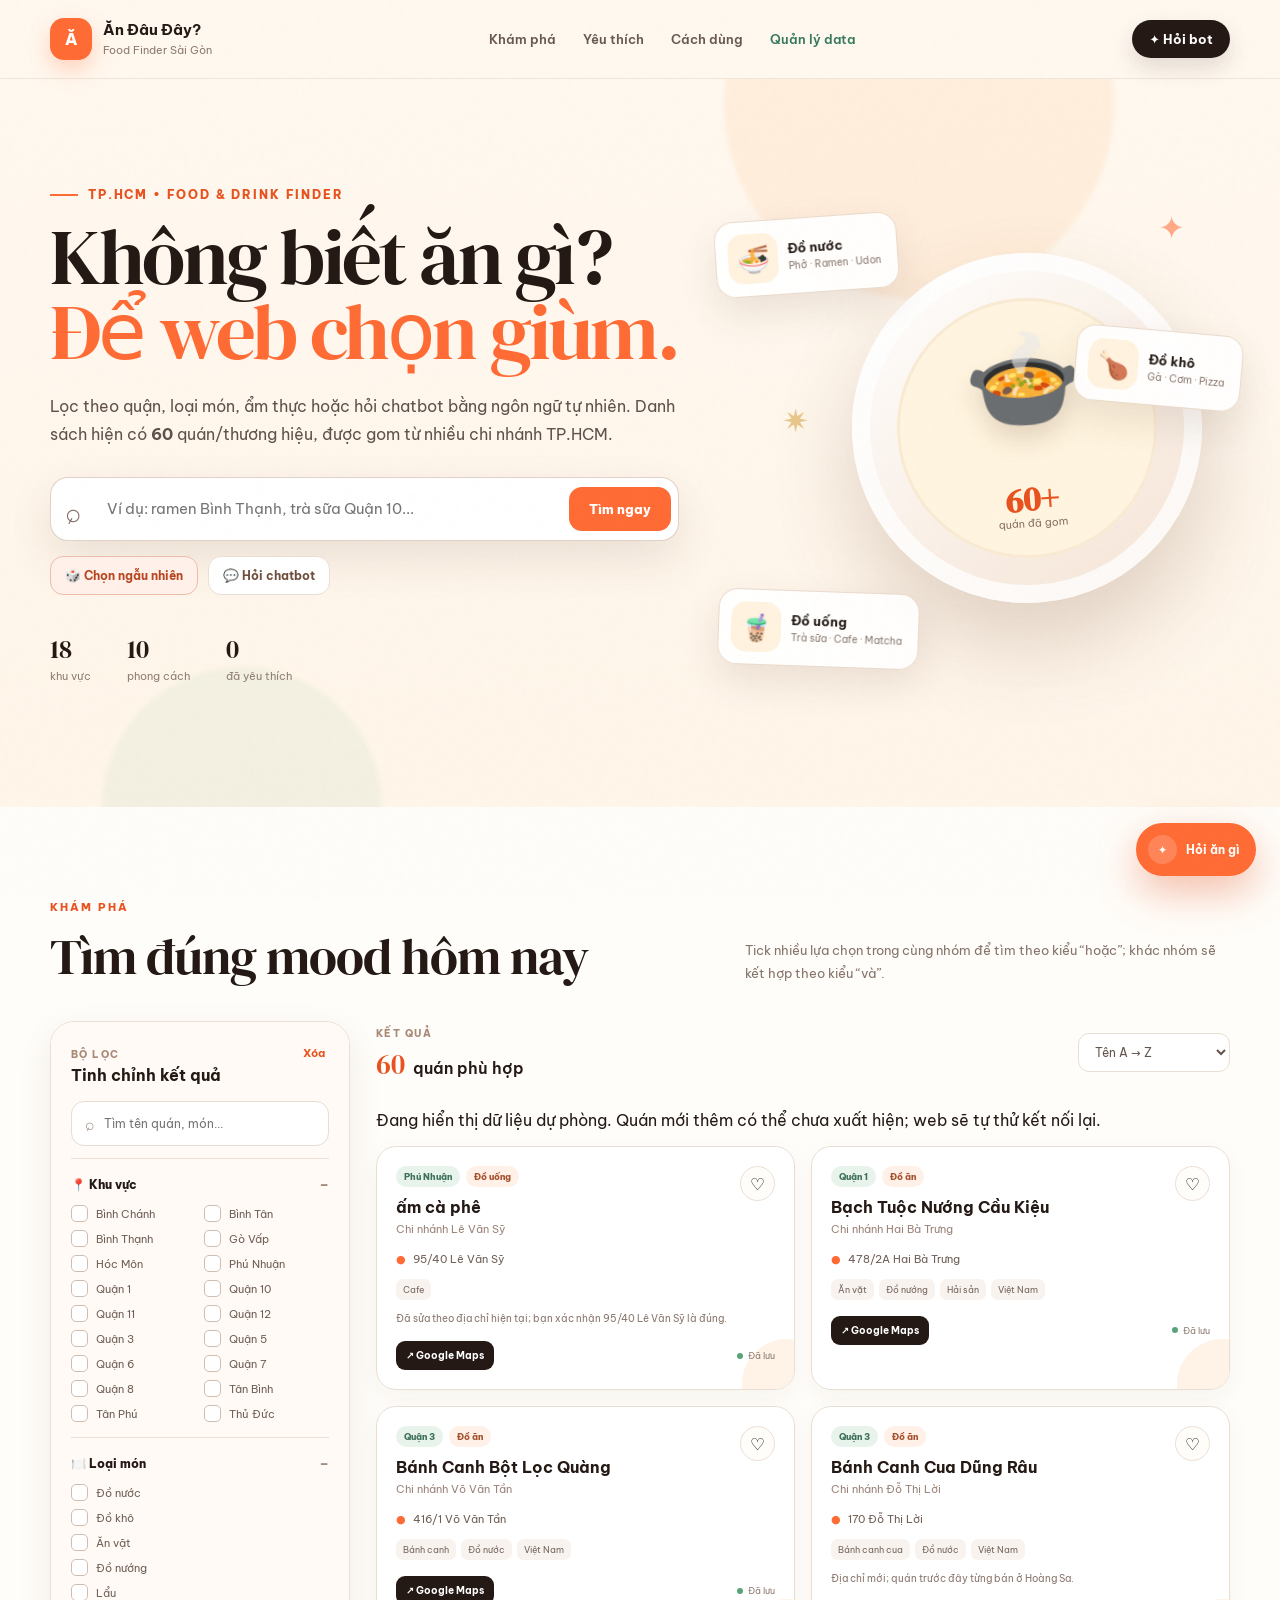
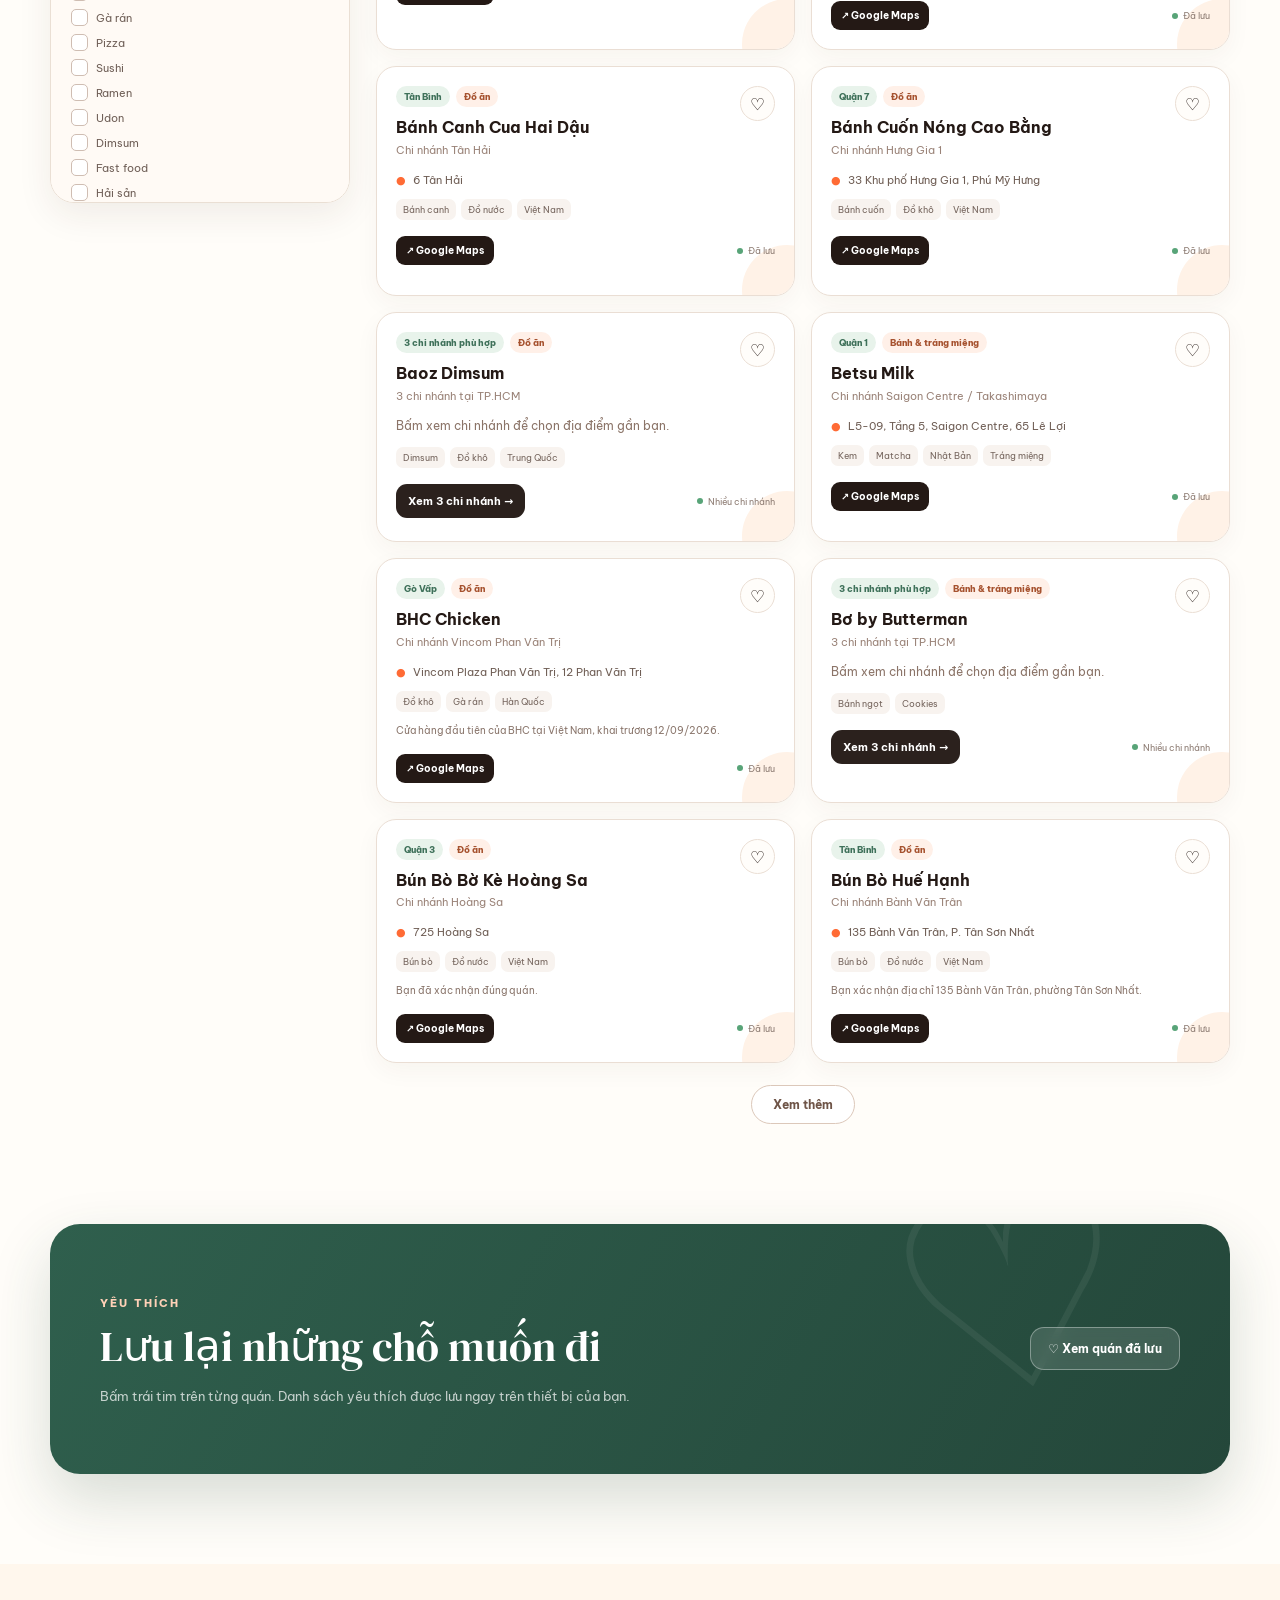
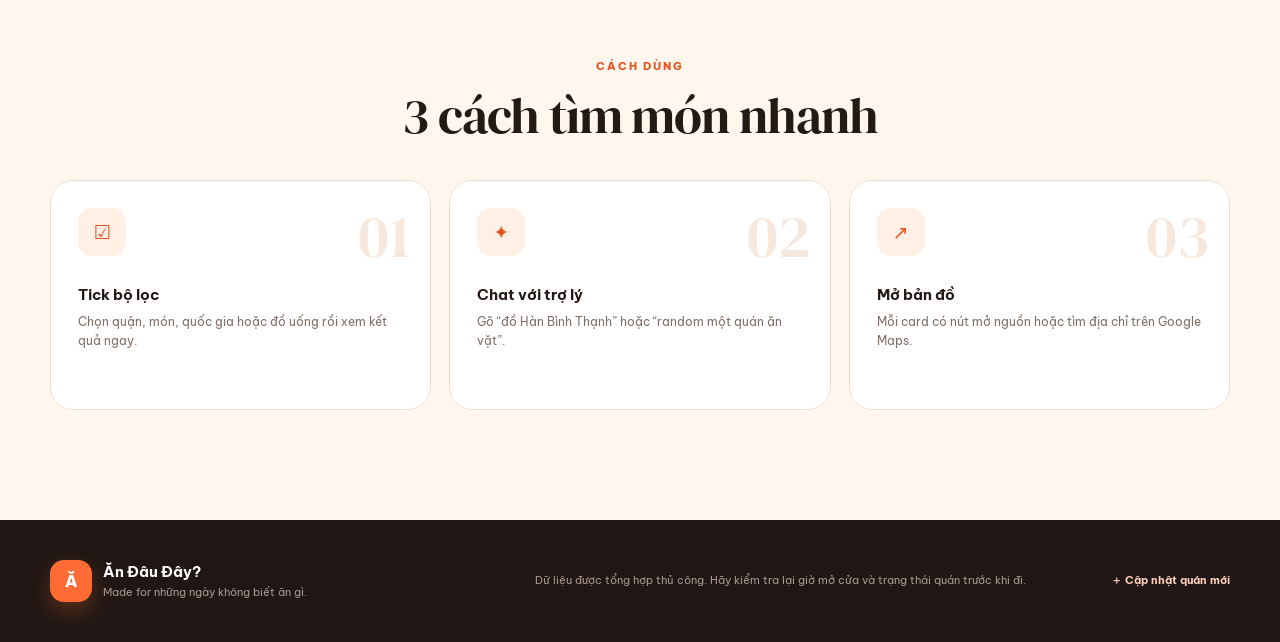
==== index.html @ cd3bc708 "fix" ====
<!DOCTYPE html>
<html lang="vi">
<head>
  <meta charset="UTF-8" />
  <meta name="viewport" content="width=device-width, initial-scale=1.0" />
  <meta name="description" content="Tìm quán ăn, quán nước và nhà hàng ở TP.HCM theo quận, món ăn và phong cách ẩm thực." />
  <meta name="theme-color" content="#ff6b35" />
  <title>Ăn Đâu Đây? — Food Finder Sài Gòn</title>
  <link rel="preconnect" href="https://fonts.googleapis.com" />
  <link rel="preconnect" href="https://fonts.gstatic.com" crossorigin />
  <link href="https://fonts.googleapis.com/css2?family=Be+Vietnam+Pro:wght@400;500;600;700;800&family=DM+Serif+Display&display=swap" rel="stylesheet" />
  <link rel="icon" href="./assets/favicon.svg" type="image/svg+xml" />
  <link rel="stylesheet" href="./style.css" />
</head>
<body>
  <div class="noise"></div>
  <header class="site-header">
    <div class="container nav-wrap">
      <a class="brand" href="#top" aria-label="Ăn Đâu Đây?">
        <span class="brand-mark">Ă</span>
        <span>
          <strong>Ăn Đâu Đây?</strong>
          <small>Food Finder Sài Gòn</small>
        </span>
      </a>
      <nav class="nav-links" aria-label="Điều hướng chính">
        <a href="#discover">Khám phá</a>
        <a href="#favorites">Yêu thích</a>
        <a href="#how-it-works">Cách dùng</a>
        <a class="admin-link" href="./admin.html">Quản lý data</a>
      </nav>
      <button class="nav-chat-btn" id="navChatBtn" type="button">✦ Hỏi bot</button>
    </div>
  </header>

  <main id="top">
    <section class="hero">
      <div class="hero-orb hero-orb-one"></div>
      <div class="hero-orb hero-orb-two"></div>
      <div class="container hero-grid">
        <div class="hero-copy">
          <div class="eyebrow"><span></span> TP.HCM • FOOD & DRINK FINDER</div>
          <h1>Không biết ăn gì?<br><em>Để web chọn giùm.</em></h1>
          <p class="hero-lead">Lọc theo quận, loại món, ẩm thực hoặc hỏi chatbot bằng ngôn ngữ tự nhiên. Danh sách hiện có <strong id="heroCount">0</strong> quán/thương hiệu, được gom từ nhiều chi nhánh TP.HCM.</p>

          <div class="hero-search">
            <div class="hero-search-icon">⌕</div>
            <input id="heroSearchInput" type="search" autocomplete="off" placeholder="Ví dụ: ramen Bình Thạnh, trà sữa Quận 10..." />
            <button id="heroSearchBtn" type="button">Tìm ngay</button>
          </div>

          <div class="hero-actions">
            <button class="primary-action" id="randomBtn" type="button">🎲 Chọn ngẫu nhiên</button>
            <button class="secondary-action" id="heroChatBtn" type="button">💬 Hỏi chatbot</button>
          </div>

          <div class="mini-stats" aria-label="Thống kê nhanh">
            <div><strong id="districtStat">0</strong><span>khu vực</span></div>
            <div><strong id="cuisineStat">0</strong><span>phong cách</span></div>
            <div><strong id="favoriteStat">0</strong><span>đã yêu thích</span></div>
          </div>
        </div>

        <div class="hero-visual" aria-hidden="true">
          <div class="food-card fc-one"><span>🍜</span><b>Đồ nước</b><small>Phở · Ramen · Udon</small></div>
          <div class="food-card fc-two"><span>🍗</span><b>Đồ khô</b><small>Gà · Cơm · Pizza</small></div>
          <div class="food-card fc-three"><span>🧋</span><b>Đồ uống</b><small>Trà sữa · Cafe · Matcha</small></div>
          <div class="hero-plate">
            <div class="plate-inner">
              <span class="plate-noodle">🍲</span>
              <div class="plate-copy"><strong id="plateCount">0+</strong><small>quán đã gom</small></div>
            </div>
          </div>
          <div class="sparkle sp-one">✦</div>
          <div class="sparkle sp-two">✷</div>
        </div>
      </div>
    </section>

    <section class="discover-section" id="discover">
      <div class="container section-heading">
        <div>
          <span class="kicker">KHÁM PHÁ</span>
          <h2>Tìm đúng mood hôm nay</h2>
        </div>
        <p>Tick nhiều lựa chọn trong cùng nhóm để tìm theo kiểu “hoặc”; khác nhóm sẽ kết hợp theo kiểu “và”.</p>
      </div>

      <div class="container discover-layout">
        <aside class="filter-card" id="filterPanel">
          <div class="filter-title-row">
            <div><span class="filter-caption">BỘ LỌC</span><h3>Tinh chỉnh kết quả</h3></div>
            <button id="clearFilters" class="clear-btn" type="button">Xóa</button>
          </div>

          <div class="side-search">
            <span>⌕</span>
            <input id="searchInput" type="search" placeholder="Tìm tên quán, món..." />
          </div>

          <div class="filter-group">
            <button class="filter-group-head" type="button" data-collapse="districtFilters"><span>📍 Khu vực</span><b>−</b></button>
            <div class="filter-options compact" id="districtFilters"></div>
          </div>

          <div class="filter-group">
            <button class="filter-group-head" type="button" data-collapse="foodTypeFilters"><span>🍽️ Loại món</span><b>−</b></button>
            <div class="filter-options" id="foodTypeFilters"></div>
          </div>

          <div class="filter-group">
            <button class="filter-group-head" type="button" data-collapse="cuisineFilters"><span>🌏 Ẩm thực</span><b>−</b></button>
            <div class="filter-options" id="cuisineFilters"></div>
          </div>

          <div class="filter-group">
            <button class="filter-group-head" type="button" data-collapse="dessertFilters"><span>🍰 Bánh & tráng miệng</span><b>−</b></button>
            <div class="filter-options" id="dessertFilters"></div>
          </div>

          <div class="filter-group">
            <button class="filter-group-head" type="button" data-collapse="drinkFilters"><span>🧋 Đồ uống</span><b>−</b></button>
            <div class="filter-options" id="drinkFilters"></div>
          </div>
        </aside>

        <section class="results-column">
          <div class="results-toolbar">
            <div>
              <span class="result-label">KẾT QUẢ</span>
              <h3><strong id="resultCount">0</strong> quán phù hợp</h3>
            </div>
            <div class="toolbar-actions">
              <button id="mobileFilterBtn" class="mobile-filter-btn" type="button">☷ Bộ lọc</button>
              <select id="sortSelect" aria-label="Sắp xếp">
                <option value="name">Tên A → Z</option>
                <option value="district">Theo khu vực</option>
                <option value="favorites">Yêu thích trước</option>
              </select>
            </div>
          </div>

          <div id="activeFilters" class="active-filters"></div>
          <p id="dataStatus" role="status" hidden></p>
          <div id="restaurantGrid" class="restaurant-grid"></div>

          <div id="emptyState" class="empty-state hidden">
            <div class="empty-emoji">🥢</div>
            <h3>Chưa có quán nào khớp</h3>
            <p>Thử bỏ bớt một bộ lọc hoặc hỏi chatbot để tìm cách khác.</p>
            <button type="button" id="emptyClearBtn">Xóa bộ lọc</button>
          </div>

          <div class="load-more-wrap">
            <button id="loadMoreBtn" class="load-more" type="button">Xem thêm</button>
          </div>
        </section>
      </div>
    </section>

    <section class="favorite-section" id="favorites">
      <div class="container favorite-banner">
        <div>
          <span class="kicker light">YÊU THÍCH</span>
          <h2>Lưu lại những chỗ muốn đi</h2>
          <p>Bấm trái tim trên từng quán. Danh sách yêu thích được lưu ngay trên thiết bị của bạn.</p>
        </div>
        <button id="showFavoritesBtn" type="button">♡ Xem quán đã lưu</button>
      </div>
    </section>

    <section class="how-section" id="how-it-works">
      <div class="container">
        <div class="section-heading center">
          <div><span class="kicker">CÁCH DÙNG</span><h2>3 cách tìm món nhanh</h2></div>
        </div>
        <div class="how-grid">
          <article><span>01</span><div class="how-icon">☑</div><h3>Tick bộ lọc</h3><p>Chọn quận, món, quốc gia hoặc đồ uống rồi xem kết quả ngay.</p></article>
          <article><span>02</span><div class="how-icon">✦</div><h3>Chat với trợ lý</h3><p>Gõ “đồ Hàn Bình Thạnh” hoặc “random một quán ăn vặt”.</p></article>
          <article><span>03</span><div class="how-icon">↗</div><h3>Mở bản đồ</h3><p>Mỗi card có nút mở nguồn hoặc tìm địa chỉ trên Google Maps.</p></article>
        </div>
      </div>
    </section>
  </main>

  <footer class="footer">
    <div class="container footer-grid">
      <div class="brand footer-brand"><span class="brand-mark">Ă</span><span><strong>Ăn Đâu Đây?</strong><small>Made for những ngày không biết ăn gì.</small></span></div>
      <p>Dữ liệu được tổng hợp thủ công. Hãy kiểm tra lại giờ mở cửa và trạng thái quán trước khi đi.</p>
      <a href="./admin.html">＋ Cập nhật quán mới</a>
    </div>
  </footer>

  <button id="chatFab" class="chat-fab" type="button" aria-label="Mở chatbot"><span>✦</span><b>Hỏi ăn gì</b></button>

  <section id="chatWidget" class="chat-widget" aria-label="Chatbot tìm quán" aria-hidden="true">
    <header class="chat-header">
      <div class="bot-avatar">✦</div>
      <div><strong>Măm Măm Bot</strong><small><i></i> đang online</small></div>
      <button id="closeChatBtn" type="button" aria-label="Đóng chatbot">×</button>
    </header>
    <div id="chatMessages" class="chat-messages" aria-live="polite"></div>
    <div class="chat-suggestions" id="chatSuggestions">
      <button type="button">Đồ Hàn ở Bình Thạnh</button>
      <button type="button">Random một quán</button>
      <button type="button">Trà sữa Quận 10</button>
    </div>
    <form id="chatForm" class="chat-form">
      <input id="chatInput" type="text" autocomplete="off" placeholder="Bạn muốn ăn gì?" />
      <button type="submit" aria-label="Gửi">➜</button>
    </form>
  </section>


  <section id="branchModal" class="branch-modal" aria-hidden="true" aria-label="Danh sách chi nhánh">
    <div class="branch-modal-card" role="dialog" aria-modal="true">
      <header class="branch-modal-head">
        <div>
          <span>CHI NHÁNH</span>
          <h2 id="branchModalTitle">Tên quán</h2>
          <p id="branchModalMeta"></p>
        </div>
        <button id="closeBranchModal" type="button" aria-label="Đóng">×</button>
      </header>
      <div id="branchModalList" class="branch-modal-list"></div>
    </div>
  </section>

  <div id="filterBackdrop" class="filter-backdrop"></div>
  <div id="toast" class="toast" role="status"></div>

  <script src="./config.js?v=4.1.1"></script>
  <script src="./app.js?v=4.1.2"></script>
</body>
</html>
---- style.css ----
:root {
  --ink: #241915;
  --ink-soft: #5f514b;
  --cream: #fff8ef;
  --paper: #fffdf9;
  --line: #eadfd4;
  --orange: #ff6b35;
  --orange-dark: #e8521f;
  --peach: #ffd7c7;
  --butter: #ffe7a9;
  --green: #37795d;
  --green-soft: #e8f3eb;
  --brown: #6f4d3b;
  --shadow: 0 24px 70px rgba(63, 38, 24, .12);
  --shadow-soft: 0 12px 35px rgba(63, 38, 24, .08);
  --radius: 28px;
}

* { box-sizing: border-box; }
html { scroll-behavior: smooth; }
body {
  margin: 0;
  font-family: "Be Vietnam Pro", system-ui, sans-serif;
  color: var(--ink);
  background: var(--cream);
  min-height: 100vh;
}
body.modal-open { overflow: hidden; }
button, input, select, textarea { font: inherit; }
button, a { -webkit-tap-highlight-color: transparent; }
a { color: inherit; text-decoration: none; }
button { color: inherit; }
.container { width: min(1180px, calc(100% - 32px)); margin: 0 auto; }
.hidden { display: none !important; }
.noise {
  position: fixed; inset: 0; pointer-events: none; z-index: 9999; opacity: .025;
  background-image: url("data:image/svg+xml,%3Csvg viewBox='0 0 180 180' xmlns='http://www.w3.org/2000/svg'%3E%3Cfilter id='n'%3E%3CfeTurbulence type='fractalNoise' baseFrequency='.9' numOctaves='4' stitchTiles='stitch'/%3E%3C/filter%3E%3Crect width='100%25' height='100%25' filter='url(%23n)' opacity='.45'/%3E%3C/svg%3E");
}

/* Header */
.site-header {
  position: sticky; top: 0; z-index: 50;
  backdrop-filter: blur(18px);
  background: rgba(255,248,239,.84);
  border-bottom: 1px solid rgba(234,223,212,.75);
}
.nav-wrap { height: 78px; display: flex; align-items: center; justify-content: space-between; gap: 24px; }
.brand { display: inline-flex; align-items: center; gap: 11px; min-width: max-content; }
.brand-mark {
  width: 42px; height: 42px; border-radius: 14px; display: grid; place-items: center;
  background: var(--orange); color: white; font-weight: 800; box-shadow: 0 9px 22px rgba(255,107,53,.28);
}
.brand strong { display: block; font-size: .96rem; line-height: 1.2; }
.brand small { display: block; color: #8e7a6f; font-size: .67rem; margin-top: 3px; }
.nav-links { display: flex; align-items: center; gap: 27px; font-size: .84rem; font-weight: 600; color: #695850; }
.nav-links a { position: relative; transition: .2s ease; }
.nav-links a:hover { color: var(--orange-dark); }
.admin-link { color: var(--green) !important; }
.nav-chat-btn {
  border: 0; border-radius: 999px; padding: 11px 17px; cursor: pointer;
  background: var(--ink); color: white; font-weight: 700; font-size: .8rem;
  box-shadow: 0 10px 22px rgba(36,25,21,.13);
}

/* Hero */
.hero { position: relative; overflow: hidden; padding: 76px 0 92px; background: linear-gradient(180deg, #fff8ef 0%, #fff5e9 100%); }
.hero-grid { display: grid; grid-template-columns: 1.1fr .9fr; min-height: 560px; align-items: center; gap: 36px; position: relative; z-index: 2; }
.eyebrow { display: flex; align-items: center; gap: 10px; font-size: .72rem; font-weight: 800; letter-spacing: .16em; color: var(--orange-dark); }
.eyebrow span { width: 28px; height: 2px; background: var(--orange); display: inline-block; }
.hero h1 { font-family: "DM Serif Display", serif; font-weight: 400; font-size: clamp(3.2rem, 6.2vw, 5.8rem); line-height: .94; margin: 18px 0 22px; letter-spacing: -.035em; }
.hero h1 em { color: var(--orange); font-style: normal; }
.hero-lead { max-width: 680px; margin: 0 0 29px; color: var(--ink-soft); line-height: 1.75; font-size: 1rem; }
.hero-search {
  max-width: 690px; height: 64px; display: grid; grid-template-columns: 42px 1fr auto; align-items: center;
  background: white; border: 1px solid rgba(224,207,195,.95); border-radius: 18px; padding: 6px 7px 6px 12px; box-shadow: 0 18px 45px rgba(72,43,24,.11);
}
.hero-search-icon { font-size: 1.7rem; transform: rotate(-16deg); color: #806c62; }
.hero-search input { min-width: 0; border: 0; outline: 0; background: transparent; font-size: .92rem; color: var(--ink); }
.hero-search button { border: 0; border-radius: 13px; padding: 14px 20px; cursor: pointer; background: var(--orange); color: white; font-weight: 800; font-size: .82rem; }
.hero-actions { display: flex; gap: 10px; margin-top: 15px; }
.primary-action, .secondary-action { border-radius: 13px; padding: 11px 14px; cursor: pointer; font-size: .78rem; font-weight: 700; }
.primary-action { border: 1px solid #eebdaa; background: #fff0e9; color: #b74620; }
.secondary-action { border: 1px solid var(--line); background: white; color: var(--brown); }
.mini-stats { display: flex; gap: 36px; margin-top: 36px; }
.mini-stats div { display: flex; flex-direction: column; }
.mini-stats strong { font-family: "DM Serif Display", serif; font-size: 1.65rem; font-weight: 400; }
.mini-stats span { font-size: .69rem; color: #907e74; margin-top: 2px; }
.hero-visual { position: relative; min-height: 520px; }
.hero-plate {
  position: absolute; width: 350px; height: 350px; border-radius: 50%; right: 28px; top: 78px;
  background: linear-gradient(145deg,#fff,#f5e3d4); box-shadow: 0 42px 85px rgba(102,62,35,.2), inset 0 0 0 18px rgba(255,255,255,.75);
  display: grid; place-items: center; transform: rotate(-4deg);
}
.plate-inner { width: 260px; height: 260px; border-radius: 50%; background: #fff4df; display: grid; place-items: center; box-shadow: inset 0 0 0 3px rgba(174,117,69,.08); text-align: center; }
.plate-noodle { font-size: 6rem; filter: drop-shadow(0 14px 12px rgba(89,52,24,.16)); transform: translateY(-10px); }
.plate-copy { display: flex; flex-direction: column; margin-top: -20px; }
.plate-copy strong { font-family: "DM Serif Display", serif; font-size: 2.1rem; color: var(--orange-dark); line-height: 1; }
.plate-copy small { font-size: .67rem; color: #8a7264; }
.food-card { position: absolute; display: grid; grid-template-columns: 50px auto; grid-template-rows: auto auto; column-gap: 10px; align-items: center; background: rgba(255,255,255,.9); backdrop-filter: blur(12px); border: 1px solid rgba(233,216,202,.95); border-radius: 19px; padding: 12px 16px 12px 12px; box-shadow: 0 16px 38px rgba(72,43,24,.11); z-index: 3; }
.food-card > span { grid-row: 1 / span 2; width: 50px; height: 50px; border-radius: 15px; display: grid; place-items: center; background: #fff2df; font-size: 1.65rem; }
.food-card b { font-size: .8rem; align-self: end; }
.food-card small { font-size: .62rem; color: #8b786e; align-self: start; margin-top: 3px; }
.fc-one { top: 42px; left: 0; transform: rotate(-4deg); }
.fc-two { right: -12px; top: 155px; transform: rotate(5deg); }
.fc-three { left: 3px; bottom: 28px; transform: rotate(2deg); }
.hero-orb { position: absolute; border-radius: 50%; filter: blur(2px); }
.hero-orb-one { width: 390px; height: 390px; background: rgba(255,205,154,.22); top: -170px; right: 13%; }
.hero-orb-two { width: 280px; height: 280px; background: rgba(181,221,190,.17); bottom: -140px; left: 8%; }
.sparkle { position: absolute; font-size: 2rem; color: var(--orange); opacity: .55; }
.sp-one { right: 45px; top: 32px; }
.sp-two { left: 67px; top: 225px; color: #d6a13d; }

/* Headings */
.discover-section { padding: 88px 0 100px; background: var(--paper); }
.section-heading { display: flex; align-items: end; justify-content: space-between; gap: 28px; margin-bottom: 30px; }
.section-heading.center { justify-content: center; text-align: center; }
.section-heading h2 { margin: 6px 0 0; font-family: "DM Serif Display", serif; font-weight: 400; font-size: clamp(2.2rem,4vw,3.3rem); letter-spacing: -.02em; }
.section-heading > p { max-width: 485px; color: #86736a; font-size: .84rem; line-height: 1.7; margin: 0 0 5px; }
.kicker { font-size: .68rem; letter-spacing: .18em; color: var(--orange-dark); font-weight: 800; }
.kicker.light { color: #ffd1b7; }

/* Filters / results */
.discover-layout { display: grid; grid-template-columns: 300px 1fr; gap: 26px; align-items: start; }
.filter-card { position: sticky; top: 96px; max-height: calc(100vh - 118px); overflow-y: auto; background: #fffaf5; border: 1px solid var(--line); border-radius: 24px; padding: 20px; box-shadow: var(--shadow-soft); scrollbar-width: thin; scrollbar-color: #dfc7b8 transparent; }
.filter-title-row { display: flex; justify-content: space-between; align-items: start; gap: 12px; margin-bottom: 16px; }
.filter-title-row h3 { font-size: 1.02rem; margin: 3px 0 0; }
.filter-caption, .result-label { font-size: .62rem; letter-spacing: .15em; color: #a88978; font-weight: 800; }
.clear-btn { border: 0; background: transparent; color: var(--orange-dark); font-size: .7rem; font-weight: 700; cursor: pointer; padding: 4px; }
.side-search { height: 45px; border: 1px solid #e9dcd0; background: white; border-radius: 13px; display: flex; align-items: center; gap: 8px; padding: 0 12px; margin-bottom: 12px; }
.side-search span { color: #9d887c; transform: rotate(-15deg); }
.side-search input { width: 100%; border: 0; outline: 0; font-size: .76rem; background: transparent; }
.filter-group { border-top: 1px solid #ecdfd5; }
.filter-group-head { width: 100%; display: flex; justify-content: space-between; align-items: center; border: 0; background: transparent; padding: 15px 0 11px; font-size: .76rem; font-weight: 800; cursor: pointer; text-align: left; }
.filter-group-head b { font-size: 1rem; font-weight: 500; color: #a18b7e; }
.filter-options { display: grid; grid-template-columns: 1fr; gap: 8px; padding-bottom: 15px; }
.filter-options.compact { grid-template-columns: 1fr 1fr; }
.check-item { display: flex; align-items: center; gap: 8px; color: #6f5f57; font-size: .7rem; cursor: pointer; min-width: 0; }
.check-item input { position: absolute; opacity: 0; pointer-events: none; }
.fake-check { width: 17px; height: 17px; flex: 0 0 17px; border: 1.5px solid #cfbdb2; border-radius: 5px; display: grid; place-items: center; background: white; transition: .17s ease; }
.fake-check::after { content: "✓"; color: white; font-size: .68rem; font-weight: 800; transform: scale(0); transition: .15s ease; }
.check-item input:checked + .fake-check { background: var(--orange); border-color: var(--orange); }
.check-item input:checked + .fake-check::after { transform: scale(1); }
.check-item span:last-child { overflow: hidden; text-overflow: ellipsis; white-space: nowrap; }
.results-column { min-width: 0; }
.results-toolbar { display: flex; align-items: center; justify-content: space-between; gap: 18px; min-height: 60px; }
.results-toolbar h3 { font-size: 1rem; margin: 4px 0 0; font-weight: 600; }
.results-toolbar h3 strong { font-family: "DM Serif Display", serif; font-weight: 400; font-size: 1.75rem; color: var(--orange-dark); margin-right: 4px; }
.toolbar-actions { display: flex; gap: 8px; align-items: center; }
.toolbar-actions select { border: 1px solid var(--line); background: white; color: #65544c; border-radius: 11px; padding: 10px 30px 10px 12px; font-size: .72rem; outline: 0; }
.mobile-filter-btn { display: none; border: 1px solid var(--line); background: white; border-radius: 11px; padding: 10px 12px; font-size: .72rem; font-weight: 700; }
.active-filters { display: flex; flex-wrap: wrap; gap: 7px; margin: 8px 0 18px; min-height: 1px; }
.filter-chip { border: 1px solid #f0c8b8; background: #fff0e9; color: #b84b23; padding: 7px 10px; border-radius: 999px; font-size: .66rem; font-weight: 700; cursor: pointer; }
.restaurant-grid { display: grid; grid-template-columns: repeat(2,minmax(0,1fr)); gap: 16px; }
.restaurant-card { position: relative; background: white; border: 1px solid #eaded4; border-radius: 20px; padding: 19px; min-height: 230px; box-shadow: 0 8px 24px rgba(78,45,26,.045); transition: transform .2s ease, box-shadow .2s ease, border-color .2s ease; overflow: hidden; }
.restaurant-card::before { content: ""; position: absolute; width: 90px; height: 90px; border-radius: 50%; background: #fff2e7; right: -38px; bottom: -40px; }
.restaurant-card:hover { transform: translateY(-3px); box-shadow: 0 18px 42px rgba(78,45,26,.10); border-color: #e5cfc0; }
.card-top { display: flex; justify-content: space-between; gap: 12px; align-items: flex-start; }
.card-title-wrap { min-width: 0; }
.card-eyebrow { display: flex; gap: 6px; flex-wrap: wrap; margin-bottom: 9px; }
.district-tag, .main-tag { border-radius: 999px; padding: 5px 8px; font-size: .58rem; font-weight: 800; }
.district-tag { color: #3f715a; background: var(--green-soft); }
.main-tag { color: #a6522f; background: #fff0e8; }
.restaurant-card h4 { margin: 0; font-size: .98rem; line-height: 1.42; padding-right: 2px; }
.branch-name { margin: 4px 0 0; color: #9a8378; font-size: .66rem; }
.favorite-btn { flex: 0 0 35px; height: 35px; border-radius: 50%; border: 1px solid #eaded4; background: #fffdfa; display: grid; place-items: center; cursor: pointer; font-size: 1.05rem; transition: .16s ease; }
.favorite-btn.active { background: #fff0ec; border-color: #f2bbaa; color: var(--orange-dark); }
.card-address { display: flex; align-items: flex-start; gap: 7px; margin: 15px 0 11px; color: #6f5e55; font-size: .69rem; line-height: 1.5; }
.card-address span { color: var(--orange); }
.card-tags { display: flex; flex-wrap: wrap; gap: 5px; margin: 0 0 16px; }
.card-tags span { font-size: .58rem; padding: 5px 7px; background: #f8f3ef; color: #75655d; border-radius: 7px; }
.card-note { color: #8a766c; font-size: .62rem; line-height: 1.55; margin: -5px 0 15px; display: -webkit-box; -webkit-line-clamp: 2; -webkit-box-orient: vertical; overflow: hidden; }
.card-footer { position: relative; z-index: 2; display: flex; justify-content: space-between; gap: 8px; align-items: center; margin-top: auto; }
.map-link { display: inline-flex; align-items: center; gap: 6px; border-radius: 9px; background: var(--ink); color: white; padding: 8px 10px; font-size: .62rem; font-weight: 700; }
.status-dot { display: inline-flex; align-items: center; gap: 5px; color: #8d7c73; font-size: .56rem; }
.status-dot i { width: 6px; height: 6px; border-radius: 50%; background: #58a478; }
.empty-state { background: #fff9f3; border: 1px dashed #dec7b8; border-radius: 22px; padding: 60px 20px; text-align: center; margin-top: 10px; }
.empty-emoji { font-size: 2.6rem; }
.empty-state h3 { margin: 10px 0 4px; }
.empty-state p { color: #8d776c; font-size: .76rem; }
.empty-state button { border: 0; background: var(--orange); color: white; border-radius: 10px; padding: 10px 13px; font-size: .72rem; font-weight: 700; cursor: pointer; }
.load-more-wrap { display: flex; justify-content: center; margin-top: 22px; }
.load-more { border: 1px solid #dcc8ba; background: white; border-radius: 999px; padding: 11px 21px; cursor: pointer; color: #6f5548; font-size: .72rem; font-weight: 700; }

/* Favorite banner */
.favorite-section { background: var(--paper); padding: 0 0 90px; }
.favorite-banner { position: relative; overflow: hidden; min-height: 250px; background: linear-gradient(120deg,#2f5f4d,#24473a); border-radius: 30px; padding: 45px 50px; color: white; display: flex; justify-content: space-between; align-items: center; gap: 30px; box-shadow: 0 25px 60px rgba(34,72,57,.18); }
.favorite-banner::after { content: "♡"; position: absolute; font-family: serif; font-size: 17rem; right: 8%; top: -88px; color: rgba(255,255,255,.06); transform: rotate(-12deg); }
.favorite-banner > div { position: relative; z-index: 2; max-width: 650px; }
.favorite-banner h2 { font-family: "DM Serif Display", serif; font-weight: 400; font-size: 2.6rem; margin: 7px 0 10px; }
.favorite-banner p { margin: 0; color: rgba(255,255,255,.72); font-size: .82rem; line-height: 1.7; }
.favorite-banner button { position: relative; z-index: 2; flex: 0 0 auto; border: 1px solid rgba(255,255,255,.35); background: rgba(255,255,255,.13); color: white; border-radius: 14px; padding: 13px 17px; font-size: .75rem; font-weight: 700; cursor: pointer; backdrop-filter: blur(7px); }

/* how */
.how-section { padding: 90px 0 110px; background: #fff7ed; }
.how-grid { display: grid; grid-template-columns: repeat(3,1fr); gap: 18px; }
.how-grid article { position: relative; overflow: hidden; background: white; border: 1px solid var(--line); border-radius: 23px; padding: 27px; min-height: 230px; }
.how-grid article > span { position: absolute; right: 20px; top: 13px; font-family: "DM Serif Display", serif; font-size: 3.8rem; color: #f6e8dc; }
.how-icon { width: 48px; height: 48px; display: grid; place-items: center; background: #fff0e6; border-radius: 14px; color: var(--orange-dark); margin-bottom: 29px; font-size: 1.2rem; }
.how-grid h3 { margin: 0 0 8px; font-size: .95rem; }
.how-grid p { margin: 0; color: #826f65; font-size: .72rem; line-height: 1.7; }

/* Footer */
.footer { background: #201714; color: white; padding: 40px 0; }
.footer-grid { display: grid; grid-template-columns: 1fr 1.2fr auto; gap: 34px; align-items: center; }
.footer-brand .brand-mark { background: var(--orange); }
.footer-brand small { color: #a9968d; }
.footer p { margin: 0; color: #aa9890; font-size: .68rem; line-height: 1.6; }
.footer > .container > a { color: #ffd0bc; font-size: .7rem; font-weight: 700; }

/* Chat */
.chat-fab { position: fixed; right: 24px; bottom: 24px; z-index: 75; display: flex; align-items: center; gap: 9px; border: 0; background: var(--orange); color: white; border-radius: 999px; padding: 12px 16px 12px 12px; cursor: pointer; box-shadow: 0 16px 40px rgba(223,78,28,.35); font-size: .72rem; }
.chat-fab span { width: 29px; height: 29px; border-radius: 50%; display: grid; place-items: center; background: rgba(255,255,255,.18); }
.chat-widget { position: fixed; z-index: 80; right: 24px; bottom: 24px; width: min(390px,calc(100vw - 28px)); height: min(620px,calc(100vh - 38px)); background: #fffdf9; border: 1px solid #ead8cc; border-radius: 24px; box-shadow: 0 28px 90px rgba(50,27,17,.26); display: flex; flex-direction: column; transform: translateY(20px) scale(.97); opacity: 0; pointer-events: none; transition: .2s ease; overflow: hidden; }
.chat-widget.open { transform: translateY(0) scale(1); opacity: 1; pointer-events: auto; }
.chat-header { background: #2b211d; color: white; padding: 15px; display: grid; grid-template-columns: 42px 1fr auto; align-items: center; gap: 10px; }
.bot-avatar { width: 42px; height: 42px; border-radius: 14px; background: var(--orange); display: grid; place-items: center; font-size: 1.15rem; }
.chat-header strong { display: block; font-size: .82rem; }
.chat-header small { color: #cbbab1; font-size: .61rem; display: flex; align-items: center; gap: 5px; margin-top: 3px; }
.chat-header small i { display: inline-block; width: 6px; height: 6px; background: #60c88a; border-radius: 50%; }
.chat-header button { border: 0; background: transparent; color: #c7b8b0; font-size: 1.5rem; cursor: pointer; }
.chat-messages { flex: 1; overflow-y: auto; padding: 16px; display: flex; flex-direction: column; gap: 10px; background: linear-gradient(180deg,#fffaf5,#fffdf9); }
.message { max-width: 84%; padding: 10px 12px; border-radius: 15px; font-size: .7rem; line-height: 1.6; animation: pop .18s ease; }
.message.bot { align-self: flex-start; background: white; border: 1px solid #eadfd5; border-bottom-left-radius: 5px; color: #57483f; }
.message.user { align-self: flex-end; background: var(--orange); color: white; border-bottom-right-radius: 5px; }
.message strong { font-size: .72rem; }
.bot-results { margin-top: 8px; display: grid; gap: 7px; }
.bot-result { background: #fff7f1; border: 1px solid #f0ddd0; border-radius: 10px; padding: 8px; }
.bot-result b { display: block; font-size: .66rem; }
.bot-result span { display: block; color: #88736a; font-size: .57rem; margin-top: 2px; }
.bot-result a { display: inline-block; margin-top: 5px; color: var(--orange-dark); font-weight: 700; font-size: .58rem; }
.chat-suggestions { padding: 8px 12px 5px; display: flex; gap: 6px; overflow-x: auto; background: #fffdf9; scrollbar-width: none; }
.chat-suggestions::-webkit-scrollbar { display: none; }
.chat-suggestions button { flex: 0 0 auto; border: 1px solid #ead8cc; background: white; color: #6e5a50; border-radius: 999px; padding: 7px 9px; font-size: .58rem; cursor: pointer; }
.chat-form { display: grid; grid-template-columns: 1fr 42px; gap: 8px; padding: 10px 12px 12px; border-top: 1px solid #eee1d8; background: white; }
.chat-form input { min-width: 0; border: 1px solid #e7d9cf; background: #fffaf5; border-radius: 12px; outline: 0; padding: 10px 12px; font-size: .7rem; }
.chat-form input:focus { border-color: #efaf94; box-shadow: 0 0 0 3px rgba(255,107,53,.08); }
.chat-form button { border: 0; border-radius: 12px; background: var(--orange); color: white; cursor: pointer; font-size: 1rem; }
@keyframes pop { from { opacity: 0; transform: translateY(4px); } }

/* toast */
.toast { position: fixed; left: 50%; bottom: 30px; z-index: 120; background: #251c18; color: white; border-radius: 999px; padding: 10px 15px; font-size: .68rem; transform: translate(-50%,20px); opacity: 0; pointer-events: none; transition: .2s ease; box-shadow: 0 12px 30px rgba(0,0,0,.18); }
.toast.show { opacity: 1; transform: translate(-50%,0); }
.filter-backdrop { display: none; }

/* Responsive */
@media (max-width: 1040px) {
  .nav-links { display: none; }
  .hero-grid { grid-template-columns: 1fr .72fr; }
  .hero-plate { width: 300px; height: 300px; right: 0; }
  .plate-inner { width: 225px; height: 225px; }
  .food-card { transform: scale(.9); }
  .fc-one { left: -30px; }
  .fc-three { left: -28px; }
  .restaurant-grid { grid-template-columns: 1fr; }
}

@media (max-width: 800px) {
  .site-header { position: sticky; }
  .nav-wrap { height: 68px; }
  .nav-chat-btn { padding: 9px 13px; }
  .hero { padding: 52px 0 60px; }
  .hero-grid { grid-template-columns: 1fr; min-height: auto; }
  .hero-copy { text-align: center; }
  .eyebrow { justify-content: center; }
  .hero-lead { margin-left: auto; margin-right: auto; }
  .hero-search { margin: 0 auto; }
  .hero-actions, .mini-stats { justify-content: center; }
  .hero-visual { display: none; }
  .section-heading { display: block; text-align: center; }
  .section-heading > p { margin: 13px auto 0; }
  .discover-layout { display: block; }
  .filter-card { position: fixed; z-index: 90; left: 10px; bottom: 10px; top: 80px; width: min(340px,calc(100vw - 20px)); max-height: none; transform: translateX(-110%); transition: .22s ease; box-shadow: 0 25px 70px rgba(43,25,17,.28); }
  .filter-card.open { transform: translateX(0); }
  .filter-backdrop { position: fixed; inset: 0; z-index: 85; background: rgba(38,24,17,.38); backdrop-filter: blur(4px); }
  .filter-backdrop.show { display: block; }
  .mobile-filter-btn { display: inline-flex; }
  .restaurant-grid { grid-template-columns: repeat(2,minmax(0,1fr)); }
  .favorite-banner { padding: 38px 30px; }
  .how-grid { grid-template-columns: 1fr; }
  .footer-grid { grid-template-columns: 1fr; text-align: center; }
  .footer-brand { justify-content: center; }
}

@media (max-width: 590px) {
  .container { width: min(100% - 22px,1180px); }
  .brand small { display: none; }
  .nav-chat-btn { font-size: .7rem; }
  .hero h1 { font-size: 3.15rem; }
  .hero-lead { font-size: .82rem; }
  .hero-search { height: auto; grid-template-columns: 34px 1fr; padding: 8px 10px; }
  .hero-search button { grid-column: 1 / -1; width: 100%; margin-top: 4px; }
  .hero-actions { flex-wrap: wrap; }
  .mini-stats { gap: 25px; }
  .discover-section { padding-top: 65px; }
  .section-heading h2 { font-size: 2.3rem; }
  .restaurant-grid { grid-template-columns: 1fr; }
  .results-toolbar { align-items: flex-end; }
  .toolbar-actions { flex-direction: column; align-items: stretch; }
  .toolbar-actions select { max-width: 150px; }
  .favorite-banner { display: block; text-align: center; padding: 35px 22px; }
  .favorite-banner h2 { font-size: 2.2rem; }
  .favorite-banner button { margin-top: 22px; }
  .chat-fab { right: 14px; bottom: 14px; }
  .chat-fab b { display: none; }
  .chat-widget { right: 8px; bottom: 8px; width: calc(100vw - 16px); height: min(640px,calc(100vh - 16px)); }
}

/* ===== V4: GỘP THƯƠNG HIỆU / CHI NHÁNH ===== */
.branch-summary { margin: 14px 0 12px; color: #8b7468; font-size: .72rem; line-height: 1.6; }
.branch-open-btn { position: relative; z-index: 2; border: 0; background: #2b211d; color: #fff; border-radius: 11px; padding: 10px 12px; font-size: .68rem; font-weight: 700; cursor: pointer; }
.branch-open-btn:hover { background: #ff6b35; }

.branch-modal { position: fixed; inset: 0; z-index: 120; display: grid; place-items: center; padding: 18px; background: rgba(34,24,20,.52); backdrop-filter: blur(7px); opacity: 0; pointer-events: none; transition: .18s ease; }
.branch-modal.open { opacity: 1; pointer-events: auto; }
.branch-modal-card { width: min(720px,100%); max-height: min(760px,calc(100vh - 36px)); display: flex; flex-direction: column; background: #fffdf9; border: 1px solid #ecd9cc; border-radius: 28px; overflow: hidden; box-shadow: 0 30px 90px rgba(48,28,18,.28); transform: translateY(14px) scale(.985); transition: .18s ease; }
.branch-modal.open .branch-modal-card { transform: translateY(0) scale(1); }
.branch-modal-head { display: flex; align-items: flex-start; justify-content: space-between; gap: 20px; padding: 24px 26px 19px; background: linear-gradient(135deg,#2b211d,#3d2d26); color: white; }
.branch-modal-head span { display: block; color: #ffb194; font-size: .58rem; font-weight: 800; letter-spacing: .13em; margin-bottom: 5px; }
.branch-modal-head h2 { margin: 0; font-family: "DM Serif Display",serif; font-weight: 400; font-size: 1.7rem; }
.branch-modal-head p { margin: 5px 0 0; color: #d6c6bd; font-size: .7rem; }
.branch-modal-head button { width: 38px; height: 38px; border-radius: 50%; border: 1px solid rgba(255,255,255,.18); background: rgba(255,255,255,.08); color: white; font-size: 1.45rem; cursor: pointer; }
.branch-modal-list { padding: 18px; overflow-y: auto; display: grid; gap: 11px; }
.branch-item { display: grid; grid-template-columns: 1fr auto; gap: 16px; align-items: center; border: 1px solid #eadbd1; border-radius: 17px; background: #fff; padding: 15px 16px; }
.branch-item-head { display: flex; flex-wrap: wrap; align-items: center; gap: 8px; }
.branch-item-head strong { font-size: .8rem; }
.branch-item-head span { border-radius: 999px; padding: 4px 8px; background: #edf6f0; color: #41705e; font-size: .56rem; font-weight: 700; }
.branch-item p { margin: 6px 0 8px; color: #78655b; font-size: .68rem; line-height: 1.45; }
.branch-item-tags { display: flex; flex-wrap: wrap; gap: 5px; }
.branch-item-tags em { font-style: normal; padding: 4px 7px; border-radius: 8px; background: #f7f1ec; color: #877267; font-size: .53rem; }
.branch-item > a { white-space: nowrap; text-decoration: none; background: #ff6b35; color: white; border-radius: 10px; padding: 9px 11px; font-size: .62rem; font-weight: 800; }

.bot-result button { border: 0; background: transparent; color: #f05a25; padding: 2px 0 0; font: inherit; font-size: .61rem; font-weight: 800; cursor: pointer; text-align: left; }

@media (max-width: 560px) {
  .branch-modal { padding: 8px; }
  .branch-modal-card { max-height: calc(100vh - 16px); border-radius: 22px; }
  .branch-modal-head { padding: 20px 18px 16px; }
  .branch-item { grid-template-columns: 1fr; }
  .branch-item > a { justify-self: start; }
}
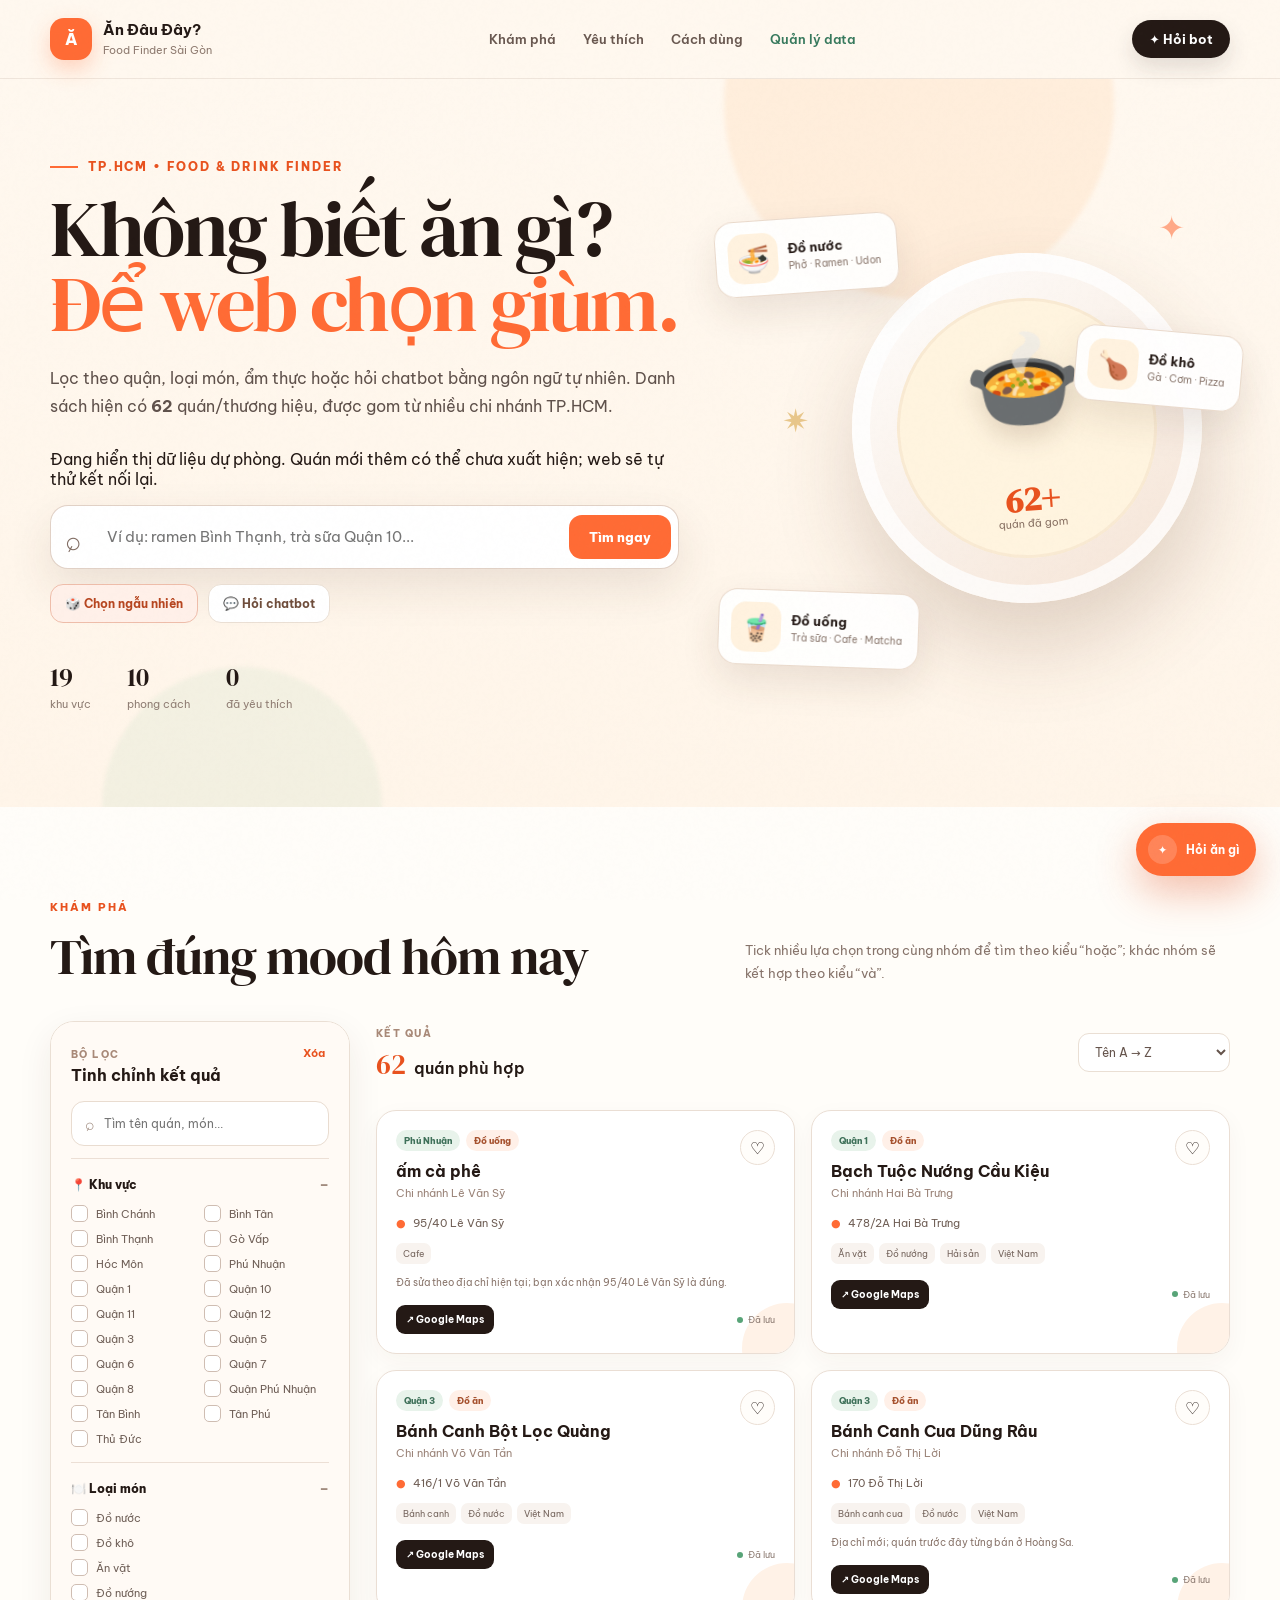
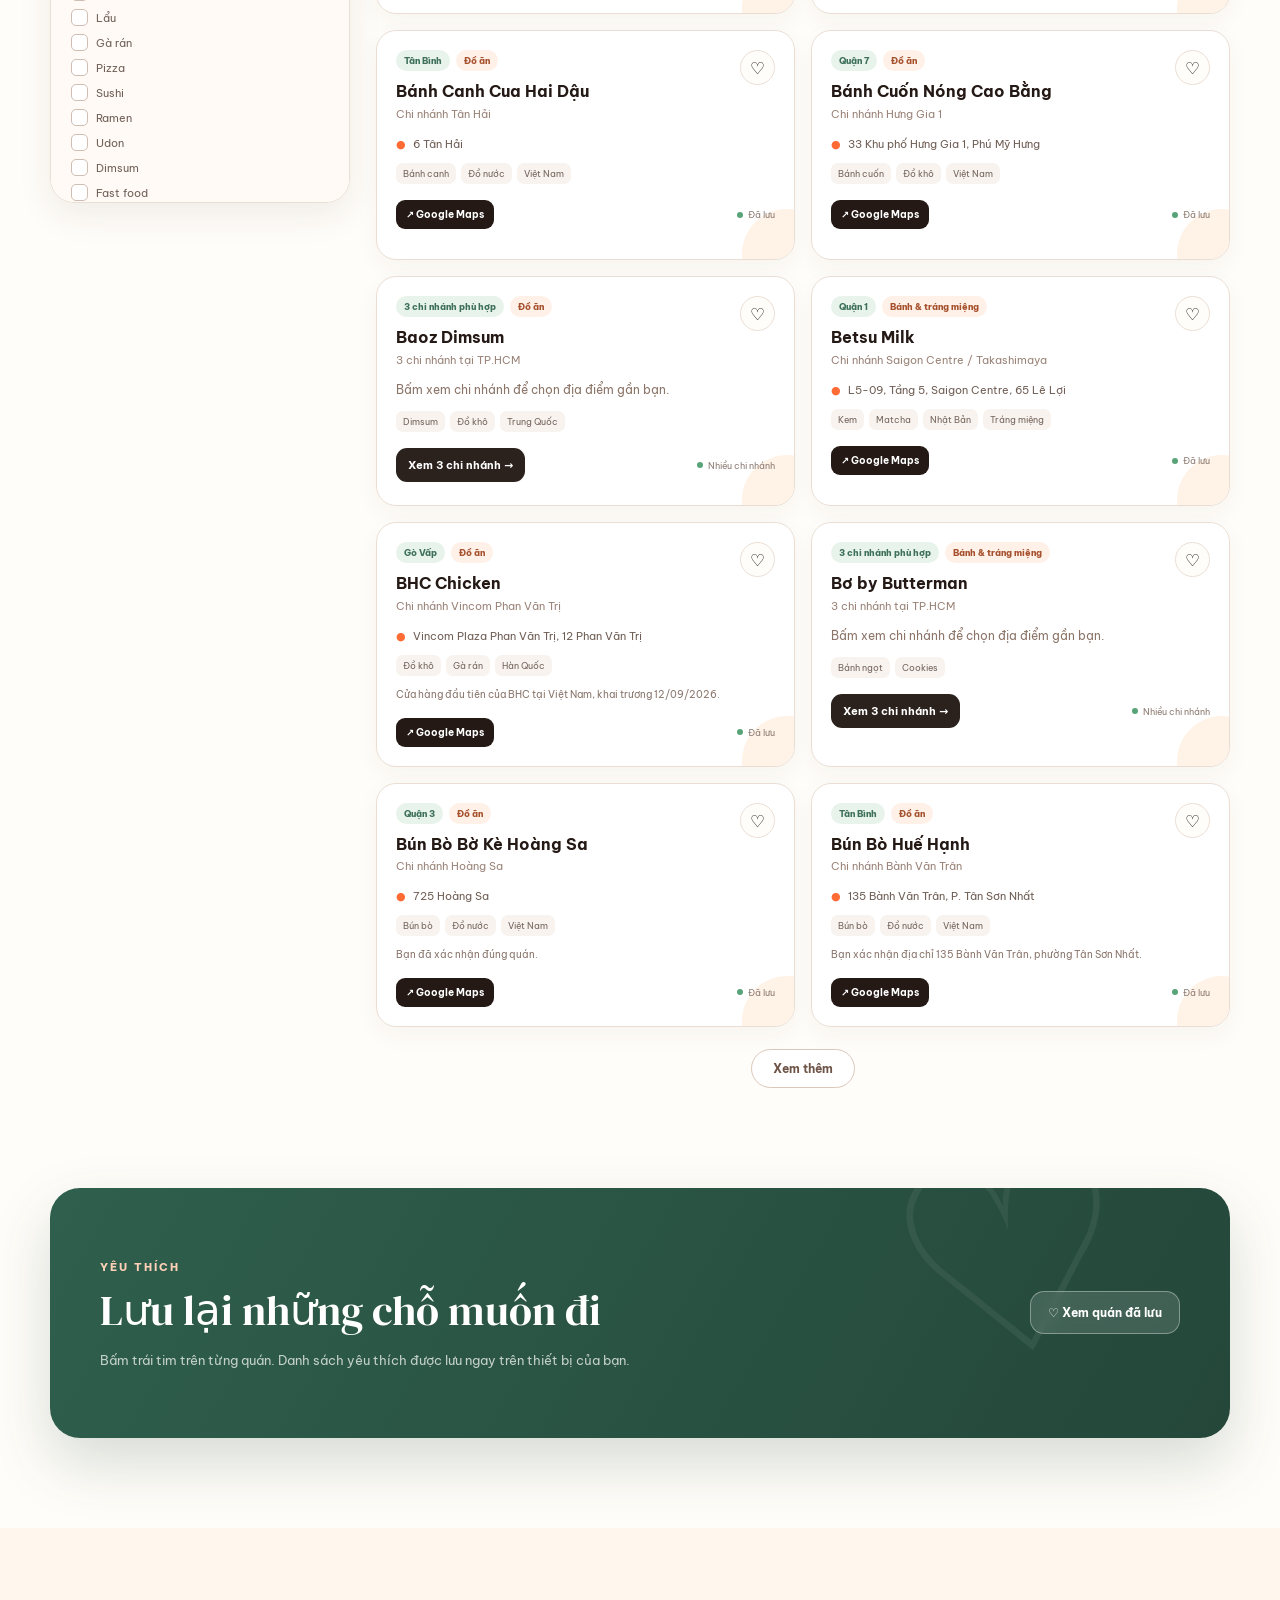
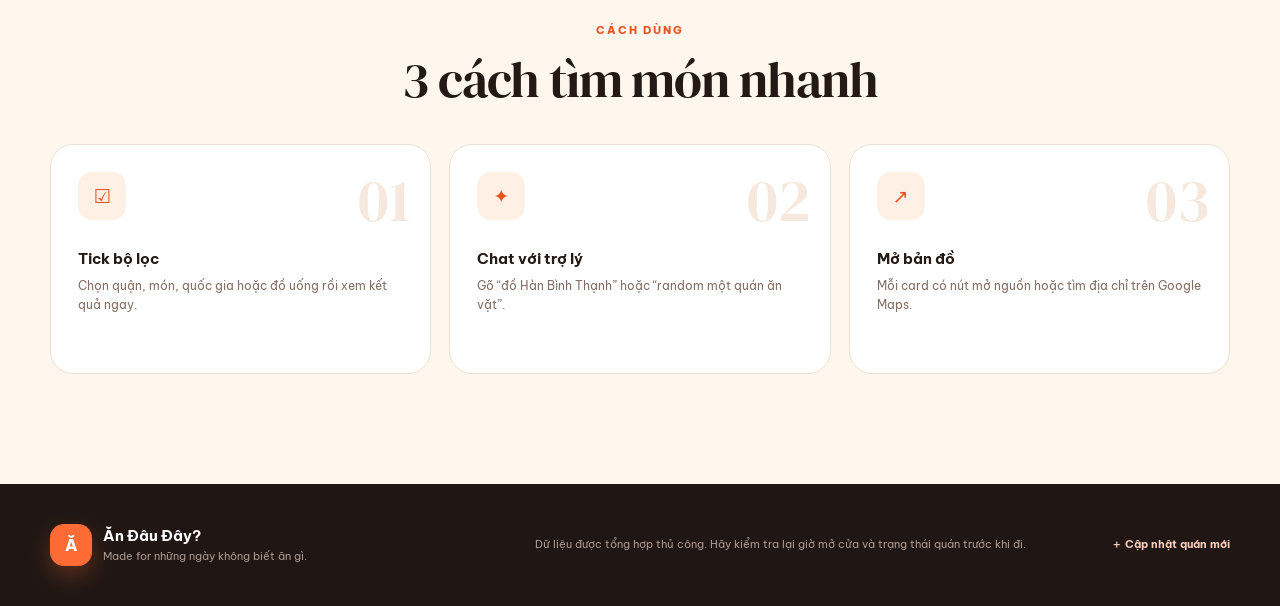
==== commit 422a8774: "fix" ====
--- a/index.html
+++ b/index.html
@@ -42,6 +42,7 @@
           <div class="eyebrow"><span></span> TP.HCM • FOOD & DRINK FINDER</div>
           <h1>Không biết ăn gì?<br><em>Để web chọn giùm.</em></h1>
           <p class="hero-lead">Lọc theo quận, loại món, ẩm thực hoặc hỏi chatbot bằng ngôn ngữ tự nhiên. Danh sách hiện có <strong id="heroCount">0</strong> quán/thương hiệu, được gom từ nhiều chi nhánh TP.HCM.</p>
+          <p id="dataStatus" role="status" hidden></p>
 
           <div class="hero-search">
             <div class="hero-search-icon">⌕</div>
@@ -141,7 +142,7 @@
           </div>
 
           <div id="activeFilters" class="active-filters"></div>
-          <p id="dataStatus" role="status" hidden></p>
+          
           <div id="restaurantGrid" class="restaurant-grid"></div>
 
           <div id="emptyState" class="empty-state hidden">
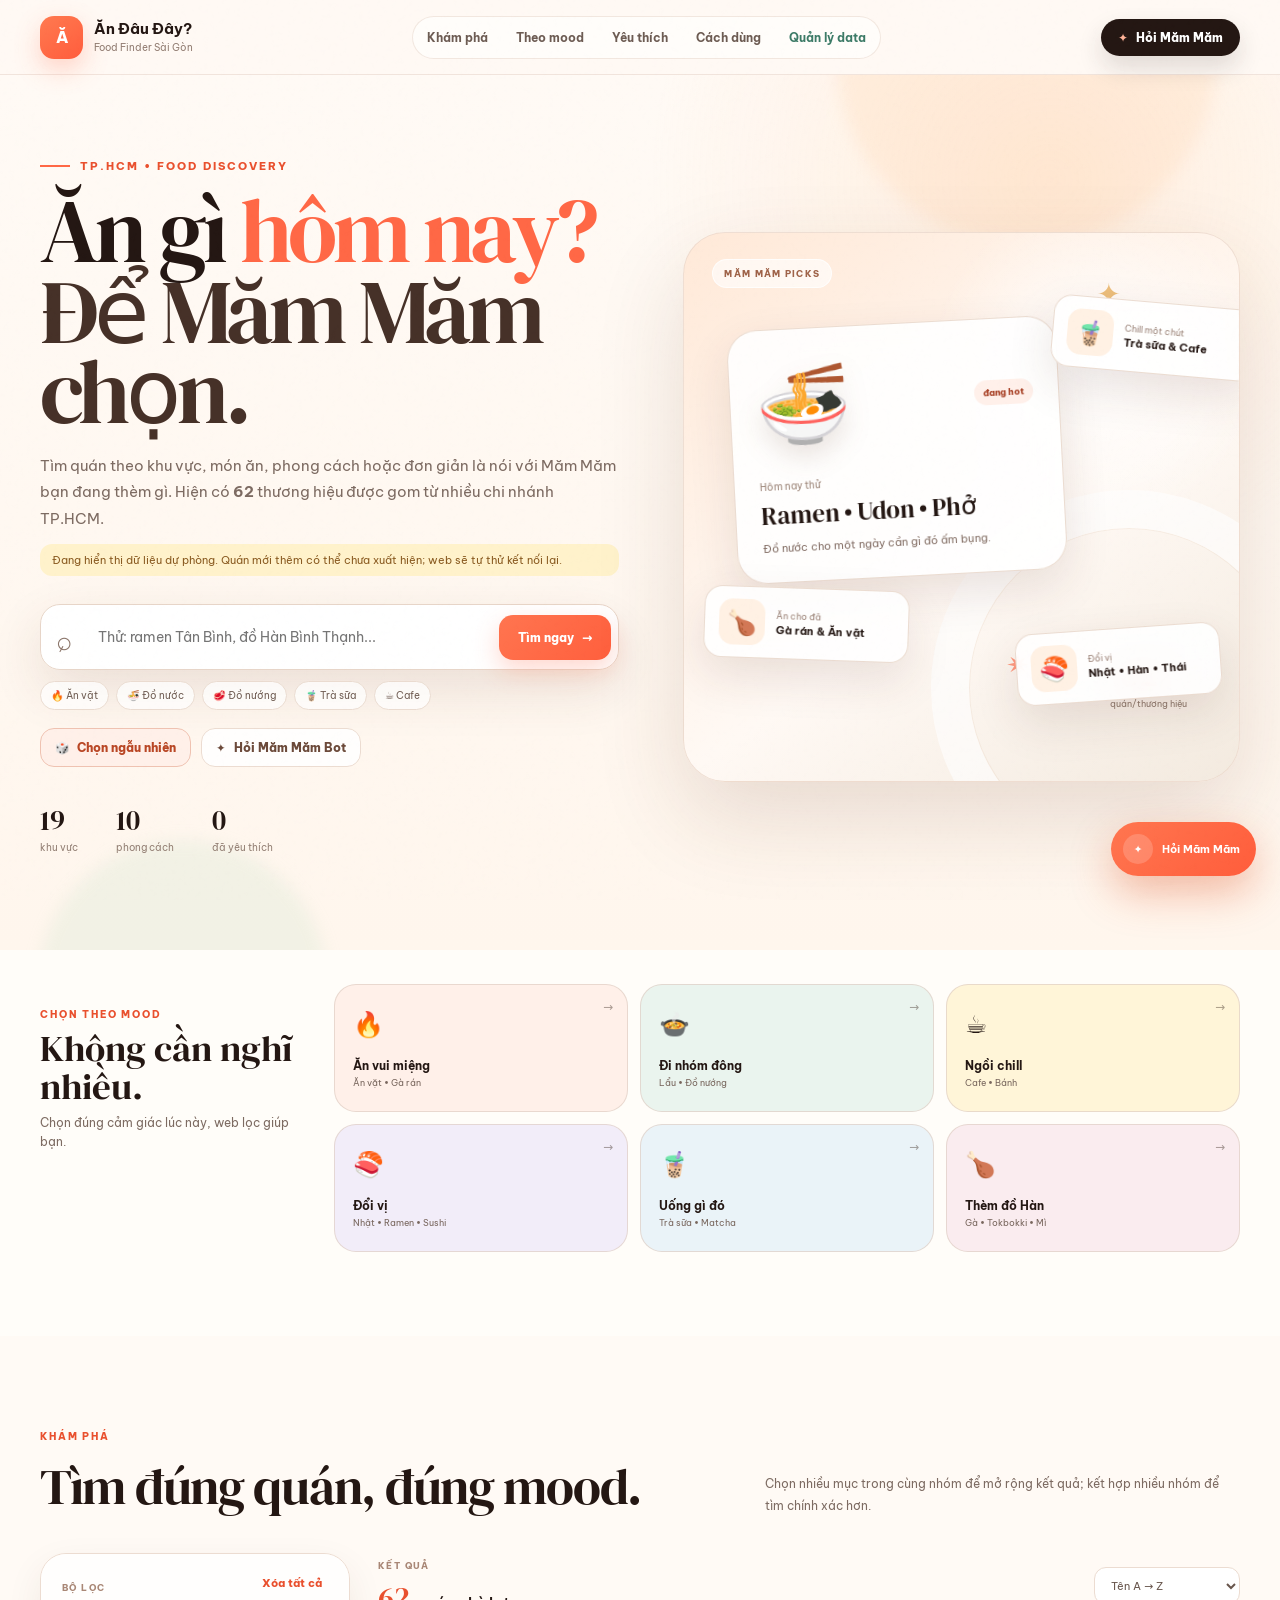
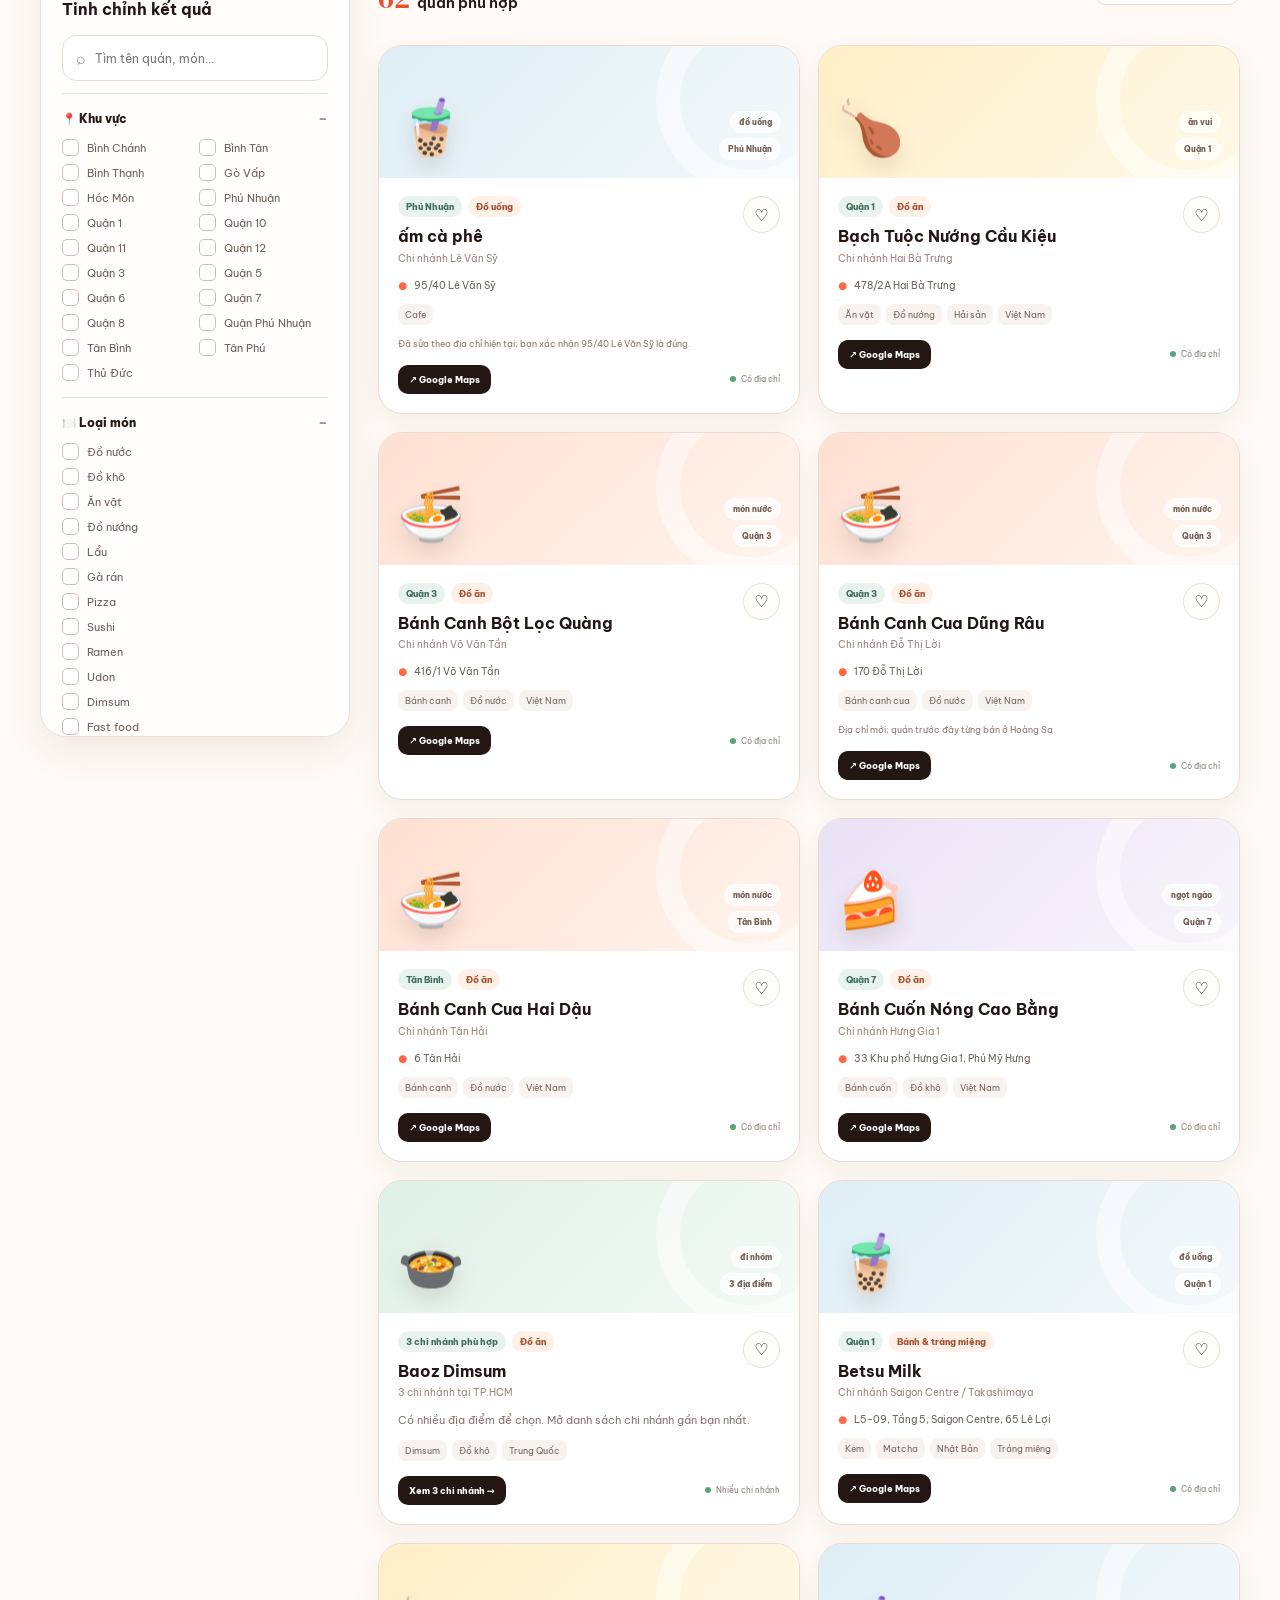
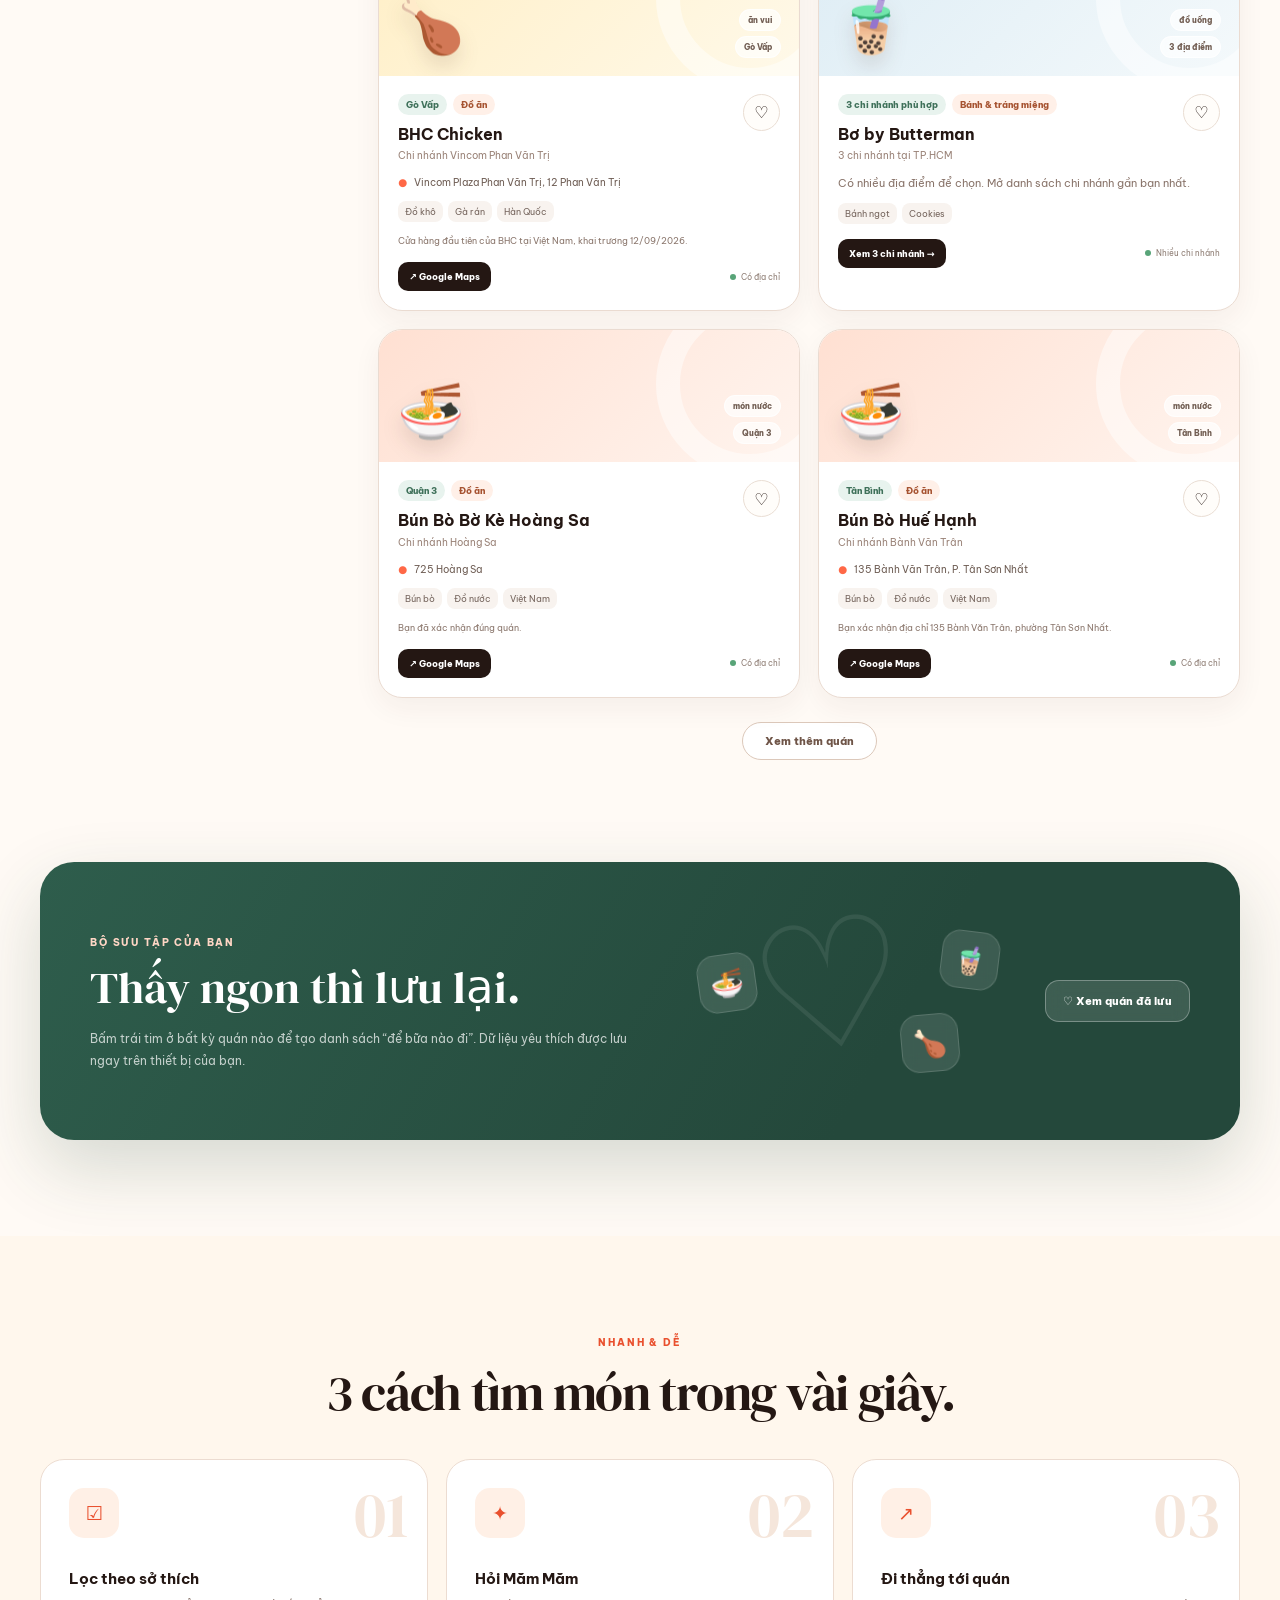
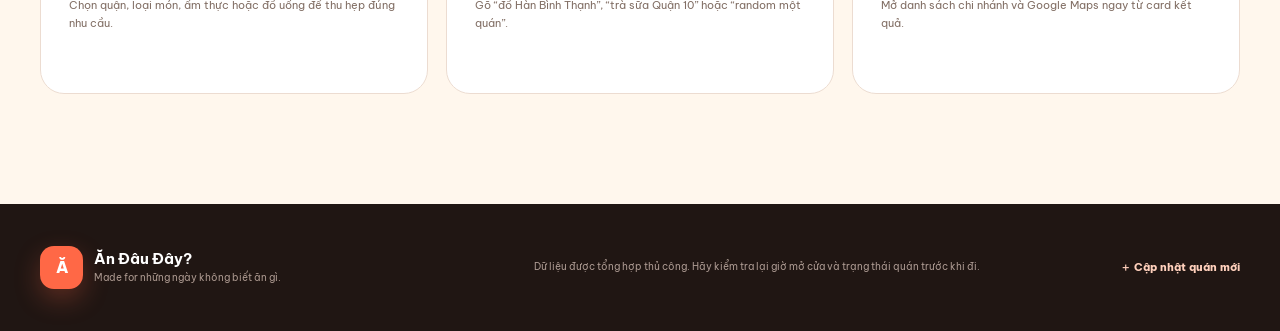
==== commit 0f160b5f: "redesign" ====
--- a/index.html
+++ b/index.html
@@ -4,16 +4,17 @@
   <meta charset="UTF-8" />
   <meta name="viewport" content="width=device-width, initial-scale=1.0" />
   <meta name="description" content="Tìm quán ăn, quán nước và nhà hàng ở TP.HCM theo quận, món ăn và phong cách ẩm thực." />
-  <meta name="theme-color" content="#ff6b35" />
+  <meta name="theme-color" content="#ff6846" />
   <title>Ăn Đâu Đây? — Food Finder Sài Gòn</title>
   <link rel="preconnect" href="https://fonts.googleapis.com" />
   <link rel="preconnect" href="https://fonts.gstatic.com" crossorigin />
   <link href="https://fonts.googleapis.com/css2?family=Be+Vietnam+Pro:wght@400;500;600;700;800&family=DM+Serif+Display&display=swap" rel="stylesheet" />
   <link rel="icon" href="./assets/favicon.svg" type="image/svg+xml" />
-  <link rel="stylesheet" href="./style.css" />
+  <link rel="stylesheet" href="./style.css?v=5.0" />
 </head>
 <body>
   <div class="noise"></div>
+
   <header class="site-header">
     <div class="container nav-wrap">
       <a class="brand" href="#top" aria-label="Ăn Đâu Đây?">
@@ -23,36 +24,49 @@
           <small>Food Finder Sài Gòn</small>
         </span>
       </a>
+
       <nav class="nav-links" aria-label="Điều hướng chính">
         <a href="#discover">Khám phá</a>
+        <a href="#moods">Theo mood</a>
         <a href="#favorites">Yêu thích</a>
         <a href="#how-it-works">Cách dùng</a>
         <a class="admin-link" href="./admin.html">Quản lý data</a>
       </nav>
-      <button class="nav-chat-btn" id="navChatBtn" type="button">✦ Hỏi bot</button>
+
+      <button class="nav-chat-btn" id="navChatBtn" type="button"><span>✦</span> Hỏi Măm Măm</button>
     </div>
   </header>
 
   <main id="top">
     <section class="hero">
-      <div class="hero-orb hero-orb-one"></div>
-      <div class="hero-orb hero-orb-two"></div>
+      <div class="hero-glow hero-glow-a"></div>
+      <div class="hero-glow hero-glow-b"></div>
+
       <div class="container hero-grid">
         <div class="hero-copy">
-          <div class="eyebrow"><span></span> TP.HCM • FOOD & DRINK FINDER</div>
-          <h1>Không biết ăn gì?<br><em>Để web chọn giùm.</em></h1>
-          <p class="hero-lead">Lọc theo quận, loại món, ẩm thực hoặc hỏi chatbot bằng ngôn ngữ tự nhiên. Danh sách hiện có <strong id="heroCount">0</strong> quán/thương hiệu, được gom từ nhiều chi nhánh TP.HCM.</p>
+          <div class="eyebrow"><span></span> TP.HCM • FOOD DISCOVERY</div>
+          <h1>Ăn gì <em>hôm nay?</em><br><span>Để Măm Măm chọn.</span></h1>
+          <p class="hero-lead">Tìm quán theo khu vực, món ăn, phong cách hoặc đơn giản là nói với Măm Măm bạn đang thèm gì. Hiện có <strong id="heroCount">0</strong> thương hiệu được gom từ nhiều chi nhánh TP.HCM.</p>
           <p id="dataStatus" role="status" hidden></p>
 
-          <div class="hero-search">
-            <div class="hero-search-icon">⌕</div>
-            <input id="heroSearchInput" type="search" autocomplete="off" placeholder="Ví dụ: ramen Bình Thạnh, trà sữa Quận 10..." />
-            <button id="heroSearchBtn" type="button">Tìm ngay</button>
+          <div class="hero-search-wrap">
+            <div class="hero-search">
+              <div class="hero-search-icon">⌕</div>
+              <input id="heroSearchInput" type="search" autocomplete="off" placeholder="Thử: ramen Tân Bình, đồ Hàn Bình Thạnh..." />
+              <button id="heroSearchBtn" type="button">Tìm ngay <span>→</span></button>
+            </div>
+            <div class="quick-searches" aria-label="Gợi ý tìm nhanh">
+              <button type="button" data-quick-search="Ăn vặt">🔥 Ăn vặt</button>
+              <button type="button" data-quick-search="Đồ nước">🍜 Đồ nước</button>
+              <button type="button" data-quick-search="Đồ nướng">🥩 Đồ nướng</button>
+              <button type="button" data-quick-search="Trà sữa">🧋 Trà sữa</button>
+              <button type="button" data-quick-search="Cafe">☕ Cafe</button>
+            </div>
           </div>
 
           <div class="hero-actions">
-            <button class="primary-action" id="randomBtn" type="button">🎲 Chọn ngẫu nhiên</button>
-            <button class="secondary-action" id="heroChatBtn" type="button">💬 Hỏi chatbot</button>
+            <button class="primary-action" id="randomBtn" type="button"><span>🎲</span> Chọn ngẫu nhiên</button>
+            <button class="secondary-action" id="heroChatBtn" type="button"><span>✦</span> Hỏi Măm Măm Bot</button>
           </div>
 
           <div class="mini-stats" aria-label="Thống kê nhanh">
@@ -63,17 +77,53 @@
         </div>
 
         <div class="hero-visual" aria-hidden="true">
-          <div class="food-card fc-one"><span>🍜</span><b>Đồ nước</b><small>Phở · Ramen · Udon</small></div>
-          <div class="food-card fc-two"><span>🍗</span><b>Đồ khô</b><small>Gà · Cơm · Pizza</small></div>
-          <div class="food-card fc-three"><span>🧋</span><b>Đồ uống</b><small>Trà sữa · Cafe · Matcha</small></div>
-          <div class="hero-plate">
-            <div class="plate-inner">
-              <span class="plate-noodle">🍲</span>
-              <div class="plate-copy"><strong id="plateCount">0+</strong><small>quán đã gom</small></div>
-            </div>
-          </div>
-          <div class="sparkle sp-one">✦</div>
-          <div class="sparkle sp-two">✷</div>
+          <div class="visual-shell">
+            <div class="visual-badge">MĂM MĂM PICKS</div>
+            <div class="visual-card visual-main">
+              <div class="visual-main-top">
+                <span class="visual-emoji">🍜</span>
+                <span class="visual-pill">đang hot</span>
+              </div>
+              <div>
+                <small>Hôm nay thử</small>
+                <strong>Ramen • Udon • Phở</strong>
+                <p>Đồ nước cho một ngày cần gì đó ấm bụng.</p>
+              </div>
+            </div>
+            <div class="visual-card visual-side one">
+              <span>🧋</span>
+              <div><small>Chill một chút</small><b>Trà sữa & Cafe</b></div>
+            </div>
+            <div class="visual-card visual-side two">
+              <span>🍗</span>
+              <div><small>Ăn cho đã</small><b>Gà rán & Ăn vặt</b></div>
+            </div>
+            <div class="visual-card visual-side three">
+              <span>🍣</span>
+              <div><small>Đổi vị</small><b>Nhật • Hàn • Thái</b></div>
+            </div>
+            <div class="visual-count"><strong id="plateCount">0+</strong><span>quán/thương hiệu</span></div>
+            <div class="visual-sparkle s1">✦</div>
+            <div class="visual-sparkle s2">✷</div>
+          </div>
+        </div>
+      </div>
+    </section>
+
+    <section class="mood-section" id="moods">
+      <div class="container mood-wrap">
+        <div class="mood-heading">
+          <span class="kicker">CHỌN THEO MOOD</span>
+          <h2>Không cần nghĩ nhiều.</h2>
+          <p>Chọn đúng cảm giác lúc này, web lọc giúp bạn.</p>
+        </div>
+        <div class="mood-grid">
+          <button type="button" class="mood-card coral" data-quick-search="Ăn vặt"><span>🔥</span><b>Ăn vui miệng</b><small>Ăn vặt • Gà rán</small></button>
+          <button type="button" class="mood-card green" data-quick-search="Lẩu"><span>🍲</span><b>Đi nhóm đông</b><small>Lẩu • Đồ nướng</small></button>
+          <button type="button" class="mood-card yellow" data-quick-search="Cafe"><span>☕</span><b>Ngồi chill</b><small>Cafe • Bánh</small></button>
+          <button type="button" class="mood-card lilac" data-quick-search="Nhật Bản"><span>🍣</span><b>Đổi vị</b><small>Nhật • Ramen • Sushi</small></button>
+          <button type="button" class="mood-card blue" data-quick-search="Trà sữa"><span>🧋</span><b>Uống gì đó</b><small>Trà sữa • Matcha</small></button>
+          <button type="button" class="mood-card rose" data-quick-search="Hàn Quốc"><span>🍗</span><b>Thèm đồ Hàn</b><small>Gà • Tokbokki • Mì</small></button>
         </div>
       </div>
     </section>
@@ -82,16 +132,16 @@
       <div class="container section-heading">
         <div>
           <span class="kicker">KHÁM PHÁ</span>
-          <h2>Tìm đúng mood hôm nay</h2>
-        </div>
-        <p>Tick nhiều lựa chọn trong cùng nhóm để tìm theo kiểu “hoặc”; khác nhóm sẽ kết hợp theo kiểu “và”.</p>
+          <h2>Tìm đúng quán, đúng mood.</h2>
+        </div>
+        <p>Chọn nhiều mục trong cùng nhóm để mở rộng kết quả; kết hợp nhiều nhóm để tìm chính xác hơn.</p>
       </div>
 
       <div class="container discover-layout">
         <aside class="filter-card" id="filterPanel">
           <div class="filter-title-row">
             <div><span class="filter-caption">BỘ LỌC</span><h3>Tinh chỉnh kết quả</h3></div>
-            <button id="clearFilters" class="clear-btn" type="button">Xóa</button>
+            <button id="clearFilters" class="clear-btn" type="button">Xóa tất cả</button>
           </div>
 
           <div class="side-search">
@@ -142,18 +192,17 @@
           </div>
 
           <div id="activeFilters" class="active-filters"></div>
-          
           <div id="restaurantGrid" class="restaurant-grid"></div>
 
           <div id="emptyState" class="empty-state hidden">
             <div class="empty-emoji">🥢</div>
             <h3>Chưa có quán nào khớp</h3>
-            <p>Thử bỏ bớt một bộ lọc hoặc hỏi chatbot để tìm cách khác.</p>
+            <p>Thử bỏ bớt một bộ lọc hoặc hỏi Măm Măm để tìm cách khác.</p>
             <button type="button" id="emptyClearBtn">Xóa bộ lọc</button>
           </div>
 
           <div class="load-more-wrap">
-            <button id="loadMoreBtn" class="load-more" type="button">Xem thêm</button>
+            <button id="loadMoreBtn" class="load-more" type="button">Xem thêm quán</button>
           </div>
         </section>
       </div>
@@ -161,11 +210,12 @@
 
     <section class="favorite-section" id="favorites">
       <div class="container favorite-banner">
-        <div>
-          <span class="kicker light">YÊU THÍCH</span>
-          <h2>Lưu lại những chỗ muốn đi</h2>
-          <p>Bấm trái tim trên từng quán. Danh sách yêu thích được lưu ngay trên thiết bị của bạn.</p>
-        </div>
+        <div class="favorite-copy">
+          <span class="kicker light">BỘ SƯU TẬP CỦA BẠN</span>
+          <h2>Thấy ngon thì lưu lại.</h2>
+          <p>Bấm trái tim ở bất kỳ quán nào để tạo danh sách “để bữa nào đi”. Dữ liệu yêu thích được lưu ngay trên thiết bị của bạn.</p>
+        </div>
+        <div class="favorite-art" aria-hidden="true"><span>♡</span><i>🍜</i><i>🧋</i><i>🍗</i></div>
         <button id="showFavoritesBtn" type="button">♡ Xem quán đã lưu</button>
       </div>
     </section>
@@ -173,12 +223,12 @@
     <section class="how-section" id="how-it-works">
       <div class="container">
         <div class="section-heading center">
-          <div><span class="kicker">CÁCH DÙNG</span><h2>3 cách tìm món nhanh</h2></div>
+          <div><span class="kicker">NHANH & DỄ</span><h2>3 cách tìm món trong vài giây.</h2></div>
         </div>
         <div class="how-grid">
-          <article><span>01</span><div class="how-icon">☑</div><h3>Tick bộ lọc</h3><p>Chọn quận, món, quốc gia hoặc đồ uống rồi xem kết quả ngay.</p></article>
-          <article><span>02</span><div class="how-icon">✦</div><h3>Chat với trợ lý</h3><p>Gõ “đồ Hàn Bình Thạnh” hoặc “random một quán ăn vặt”.</p></article>
-          <article><span>03</span><div class="how-icon">↗</div><h3>Mở bản đồ</h3><p>Mỗi card có nút mở nguồn hoặc tìm địa chỉ trên Google Maps.</p></article>
+          <article><span>01</span><div class="how-icon">☑</div><h3>Lọc theo sở thích</h3><p>Chọn quận, loại món, ẩm thực hoặc đồ uống để thu hẹp đúng nhu cầu.</p></article>
+          <article><span>02</span><div class="how-icon">✦</div><h3>Hỏi Măm Măm</h3><p>Gõ “đồ Hàn Bình Thạnh”, “trà sữa Quận 10” hoặc “random một quán”.</p></article>
+          <article><span>03</span><div class="how-icon">↗</div><h3>Đi thẳng tới quán</h3><p>Mở danh sách chi nhánh và Google Maps ngay từ card kết quả.</p></article>
         </div>
       </div>
     </section>
@@ -192,7 +242,7 @@
     </div>
   </footer>
 
-  <button id="chatFab" class="chat-fab" type="button" aria-label="Mở chatbot"><span>✦</span><b>Hỏi ăn gì</b></button>
+  <button id="chatFab" class="chat-fab" type="button" aria-label="Mở chatbot"><span>✦</span><b>Hỏi Măm Măm</b></button>
 
   <section id="chatWidget" class="chat-widget" aria-label="Chatbot tìm quán" aria-hidden="true">
     <header class="chat-header">
@@ -207,11 +257,10 @@
       <button type="button">Trà sữa Quận 10</button>
     </div>
     <form id="chatForm" class="chat-form">
-      <input id="chatInput" type="text" autocomplete="off" placeholder="Bạn muốn ăn gì?" />
+      <input id="chatInput" type="text" autocomplete="off" placeholder="Bạn đang thèm gì?" />
       <button type="submit" aria-label="Gửi">➜</button>
     </form>
   </section>
-
 
   <section id="branchModal" class="branch-modal" aria-hidden="true" aria-label="Danh sách chi nhánh">
     <div class="branch-modal-card" role="dialog" aria-modal="true">
@@ -230,7 +279,7 @@
   <div id="filterBackdrop" class="filter-backdrop"></div>
   <div id="toast" class="toast" role="status"></div>
 
-  <script src="./config.js?v=4.1.1"></script>
-  <script src="./app.js?v=4.1.2"></script>
+  <script src="./config.js?v=5.0"></script>
+  <script src="./app.js?v=5.0"></script>
 </body>
 </html>
--- a/style.css
+++ b/style.css
@@ -1,339 +1,714 @@
 :root {
-  --ink: #241915;
-  --ink-soft: #5f514b;
-  --cream: #fff8ef;
+  --ink: #241713;
+  --ink-2: #3b2921;
+  --muted: #7d6b62;
+  --muted-2: #a08c81;
+  --cream: #fff8f2;
   --paper: #fffdf9;
-  --line: #eadfd4;
-  --orange: #ff6b35;
-  --orange-dark: #e8521f;
-  --peach: #ffd7c7;
-  --butter: #ffe7a9;
-  --green: #37795d;
-  --green-soft: #e8f3eb;
-  --brown: #6f4d3b;
-  --shadow: 0 24px 70px rgba(63, 38, 24, .12);
-  --shadow-soft: 0 12px 35px rgba(63, 38, 24, .08);
-  --radius: 28px;
+  --surface: #ffffff;
+  --surface-2: #fff3ea;
+  --line: #ecdcd1;
+  --line-2: #f3e7de;
+  --orange: #ff6846;
+  --orange-dark: #e9502e;
+  --orange-soft: #fff0e9;
+  --green: #3d7b67;
+  --green-soft: #e8f3ee;
+  --yellow: #f4c968;
+  --brown: #6c4a3a;
+  --shadow: 0 28px 80px rgba(80, 45, 28, .12);
+  --shadow-soft: 0 14px 36px rgba(80, 45, 28, .08);
+  --radius-xl: 34px;
+  --radius-lg: 26px;
+  --radius-md: 18px;
 }
 
 * { box-sizing: border-box; }
 html { scroll-behavior: smooth; }
 body {
   margin: 0;
+  min-height: 100vh;
+  overflow-x: hidden;
   font-family: "Be Vietnam Pro", system-ui, sans-serif;
   color: var(--ink);
   background: var(--cream);
-  min-height: 100vh;
 }
 body.modal-open { overflow: hidden; }
 button, input, select, textarea { font: inherit; }
 button, a { -webkit-tap-highlight-color: transparent; }
 a { color: inherit; text-decoration: none; }
 button { color: inherit; }
-.container { width: min(1180px, calc(100% - 32px)); margin: 0 auto; }
+.container { width: min(1200px, calc(100% - 34px)); margin: 0 auto; }
 .hidden { display: none !important; }
+
 .noise {
-  position: fixed; inset: 0; pointer-events: none; z-index: 9999; opacity: .025;
-  background-image: url("data:image/svg+xml,%3Csvg viewBox='0 0 180 180' xmlns='http://www.w3.org/2000/svg'%3E%3Cfilter id='n'%3E%3CfeTurbulence type='fractalNoise' baseFrequency='.9' numOctaves='4' stitchTiles='stitch'/%3E%3C/filter%3E%3Crect width='100%25' height='100%25' filter='url(%23n)' opacity='.45'/%3E%3C/svg%3E");
+  position: fixed;
+  inset: 0;
+  pointer-events: none;
+  z-index: 9999;
+  opacity: .018;
+  background-image: url("data:image/svg+xml,%3Csvg viewBox='0 0 180 180' xmlns='http://www.w3.org/2000/svg'%3E%3Cfilter id='n'%3E%3CfeTurbulence type='fractalNoise' baseFrequency='.9' numOctaves='4' stitchTiles='stitchTiles'/%3E%3C/filter%3E%3Crect width='100%25' height='100%25' filter='url(%23n)' opacity='.42'/%3E%3C/svg%3E");
 }
 
 /* Header */
 .site-header {
-  position: sticky; top: 0; z-index: 50;
-  backdrop-filter: blur(18px);
-  background: rgba(255,248,239,.84);
-  border-bottom: 1px solid rgba(234,223,212,.75);
-}
-.nav-wrap { height: 78px; display: flex; align-items: center; justify-content: space-between; gap: 24px; }
+  position: sticky;
+  top: 0;
+  z-index: 60;
+  border-bottom: 1px solid rgba(236, 220, 209, .72);
+  background: rgba(255, 250, 245, .84);
+  backdrop-filter: blur(20px) saturate(140%);
+}
+.nav-wrap {
+  height: 74px;
+  display: flex;
+  align-items: center;
+  justify-content: space-between;
+  gap: 26px;
+}
 .brand { display: inline-flex; align-items: center; gap: 11px; min-width: max-content; }
 .brand-mark {
-  width: 42px; height: 42px; border-radius: 14px; display: grid; place-items: center;
-  background: var(--orange); color: white; font-weight: 800; box-shadow: 0 9px 22px rgba(255,107,53,.28);
-}
-.brand strong { display: block; font-size: .96rem; line-height: 1.2; }
-.brand small { display: block; color: #8e7a6f; font-size: .67rem; margin-top: 3px; }
-.nav-links { display: flex; align-items: center; gap: 27px; font-size: .84rem; font-weight: 600; color: #695850; }
-.nav-links a { position: relative; transition: .2s ease; }
+  width: 43px;
+  height: 43px;
+  display: grid;
+  place-items: center;
+  border-radius: 14px;
+  color: white;
+  font-weight: 800;
+  background: linear-gradient(145deg, #ff7a50, #ff5d3d);
+  box-shadow: 0 10px 26px rgba(255, 104, 70, .27);
+}
+.brand strong { display: block; font-size: .95rem; line-height: 1.2; }
+.brand small { display: block; margin-top: 3px; color: #927d72; font-size: .65rem; }
+.nav-links {
+  display: flex;
+  align-items: center;
+  gap: 24px;
+  padding: 8px 12px;
+  border: 1px solid rgba(236, 220, 209, .65);
+  border-radius: 999px;
+  background: rgba(255, 255, 255, .55);
+  font-size: .75rem;
+  font-weight: 700;
+  color: #6d5c53;
+}
+.nav-links a { padding: 5px 2px; transition: .2s ease; }
 .nav-links a:hover { color: var(--orange-dark); }
 .admin-link { color: var(--green) !important; }
 .nav-chat-btn {
-  border: 0; border-radius: 999px; padding: 11px 17px; cursor: pointer;
-  background: var(--ink); color: white; font-weight: 700; font-size: .8rem;
-  box-shadow: 0 10px 22px rgba(36,25,21,.13);
-}
+  display: inline-flex;
+  align-items: center;
+  gap: 8px;
+  border: 0;
+  border-radius: 999px;
+  padding: 11px 17px;
+  cursor: pointer;
+  color: white;
+  background: var(--ink);
+  font-size: .75rem;
+  font-weight: 800;
+  box-shadow: 0 12px 26px rgba(36, 23, 19, .14);
+  transition: transform .18s ease, background .18s ease;
+}
+.nav-chat-btn:hover { transform: translateY(-1px); background: #38261f; }
+.nav-chat-btn span { color: #ffb398; }
 
 /* Hero */
-.hero { position: relative; overflow: hidden; padding: 76px 0 92px; background: linear-gradient(180deg, #fff8ef 0%, #fff5e9 100%); }
-.hero-grid { display: grid; grid-template-columns: 1.1fr .9fr; min-height: 560px; align-items: center; gap: 36px; position: relative; z-index: 2; }
-.eyebrow { display: flex; align-items: center; gap: 10px; font-size: .72rem; font-weight: 800; letter-spacing: .16em; color: var(--orange-dark); }
-.eyebrow span { width: 28px; height: 2px; background: var(--orange); display: inline-block; }
-.hero h1 { font-family: "DM Serif Display", serif; font-weight: 400; font-size: clamp(3.2rem, 6.2vw, 5.8rem); line-height: .94; margin: 18px 0 22px; letter-spacing: -.035em; }
+.hero {
+  position: relative;
+  overflow: hidden;
+  padding: 84px 0 96px;
+  background:
+    radial-gradient(circle at 82% 12%, rgba(255, 199, 153, .24), transparent 25rem),
+    linear-gradient(180deg, #fffaf5 0%, #fff6ed 100%);
+}
+.hero-grid {
+  position: relative;
+  z-index: 2;
+  display: grid;
+  grid-template-columns: 1.02fr .98fr;
+  align-items: center;
+  gap: 64px;
+  min-height: 590px;
+}
+.hero-copy { max-width: 690px; }
+.eyebrow {
+  display: flex;
+  align-items: center;
+  gap: 10px;
+  color: var(--orange-dark);
+  font-size: .69rem;
+  font-weight: 800;
+  letter-spacing: .18em;
+}
+.eyebrow span { width: 30px; height: 2px; background: var(--orange); }
+.hero h1 {
+  margin: 18px 0 20px;
+  font-family: "DM Serif Display", serif;
+  font-size: clamp(3.8rem, 7vw, 6.5rem);
+  font-weight: 400;
+  line-height: .9;
+  letter-spacing: -.045em;
+}
 .hero h1 em { color: var(--orange); font-style: normal; }
-.hero-lead { max-width: 680px; margin: 0 0 29px; color: var(--ink-soft); line-height: 1.75; font-size: 1rem; }
+.hero h1 span { color: #463128; }
+.hero-lead {
+  max-width: 650px;
+  margin: 0;
+  color: var(--muted);
+  font-size: .93rem;
+  line-height: 1.78;
+}
+#dataStatus {
+  margin: 12px 0 0;
+  padding: 9px 12px;
+  border-radius: 12px;
+  color: #8a5b21;
+  background: #fff2cb;
+  font-size: .7rem;
+}
+.hero-search-wrap { margin-top: 28px; }
 .hero-search {
-  max-width: 690px; height: 64px; display: grid; grid-template-columns: 42px 1fr auto; align-items: center;
-  background: white; border: 1px solid rgba(224,207,195,.95); border-radius: 18px; padding: 6px 7px 6px 12px; box-shadow: 0 18px 45px rgba(72,43,24,.11);
-}
-.hero-search-icon { font-size: 1.7rem; transform: rotate(-16deg); color: #806c62; }
-.hero-search input { min-width: 0; border: 0; outline: 0; background: transparent; font-size: .92rem; color: var(--ink); }
-.hero-search button { border: 0; border-radius: 13px; padding: 14px 20px; cursor: pointer; background: var(--orange); color: white; font-weight: 800; font-size: .82rem; }
-.hero-actions { display: flex; gap: 10px; margin-top: 15px; }
-.primary-action, .secondary-action { border-radius: 13px; padding: 11px 14px; cursor: pointer; font-size: .78rem; font-weight: 700; }
-.primary-action { border: 1px solid #eebdaa; background: #fff0e9; color: #b74620; }
-.secondary-action { border: 1px solid var(--line); background: white; color: var(--brown); }
-.mini-stats { display: flex; gap: 36px; margin-top: 36px; }
+  display: grid;
+  grid-template-columns: 42px 1fr auto;
+  align-items: center;
+  height: 66px;
+  max-width: 690px;
+  padding: 6px 7px 6px 13px;
+  border: 1px solid #e7d5c8;
+  border-radius: 20px;
+  background: rgba(255, 255, 255, .94);
+  box-shadow: 0 20px 52px rgba(87, 50, 30, .12);
+}
+.hero-search-icon { color: #8b756a; font-size: 1.7rem; transform: rotate(-16deg); }
+.hero-search input {
+  min-width: 0;
+  border: 0;
+  outline: 0;
+  color: var(--ink);
+  background: transparent;
+  font-size: .86rem;
+}
+.hero-search button {
+  display: inline-flex;
+  align-items: center;
+  gap: 8px;
+  border: 0;
+  border-radius: 14px;
+  padding: 15px 19px;
+  cursor: pointer;
+  color: white;
+  background: linear-gradient(135deg, #ff7550, #ff5f3d);
+  font-size: .78rem;
+  font-weight: 800;
+  box-shadow: 0 10px 24px rgba(255, 104, 70, .26);
+}
+.quick-searches {
+  display: flex;
+  flex-wrap: wrap;
+  gap: 7px;
+  margin-top: 11px;
+}
+.quick-searches button {
+  border: 1px solid #eadbd0;
+  border-radius: 999px;
+  padding: 7px 10px;
+  cursor: pointer;
+  color: #725f55;
+  background: rgba(255, 255, 255, .72);
+  font-size: .64rem;
+  transition: .18s ease;
+}
+.quick-searches button:hover { border-color: #f4b49f; color: var(--orange-dark); transform: translateY(-1px); }
+.hero-actions { display: flex; gap: 10px; margin-top: 18px; }
+.primary-action, .secondary-action {
+  display: inline-flex;
+  align-items: center;
+  gap: 8px;
+  border-radius: 14px;
+  padding: 11px 14px;
+  cursor: pointer;
+  font-size: .72rem;
+  font-weight: 800;
+}
+.primary-action { border: 1px solid #efc2b1; color: #b94725; background: #fff0e9; }
+.secondary-action { border: 1px solid var(--line); color: var(--brown); background: rgba(255,255,255,.85); }
+.mini-stats { display: flex; gap: 38px; margin-top: 34px; }
 .mini-stats div { display: flex; flex-direction: column; }
-.mini-stats strong { font-family: "DM Serif Display", serif; font-size: 1.65rem; font-weight: 400; }
-.mini-stats span { font-size: .69rem; color: #907e74; margin-top: 2px; }
-.hero-visual { position: relative; min-height: 520px; }
-.hero-plate {
-  position: absolute; width: 350px; height: 350px; border-radius: 50%; right: 28px; top: 78px;
-  background: linear-gradient(145deg,#fff,#f5e3d4); box-shadow: 0 42px 85px rgba(102,62,35,.2), inset 0 0 0 18px rgba(255,255,255,.75);
-  display: grid; place-items: center; transform: rotate(-4deg);
-}
-.plate-inner { width: 260px; height: 260px; border-radius: 50%; background: #fff4df; display: grid; place-items: center; box-shadow: inset 0 0 0 3px rgba(174,117,69,.08); text-align: center; }
-.plate-noodle { font-size: 6rem; filter: drop-shadow(0 14px 12px rgba(89,52,24,.16)); transform: translateY(-10px); }
-.plate-copy { display: flex; flex-direction: column; margin-top: -20px; }
-.plate-copy strong { font-family: "DM Serif Display", serif; font-size: 2.1rem; color: var(--orange-dark); line-height: 1; }
-.plate-copy small { font-size: .67rem; color: #8a7264; }
-.food-card { position: absolute; display: grid; grid-template-columns: 50px auto; grid-template-rows: auto auto; column-gap: 10px; align-items: center; background: rgba(255,255,255,.9); backdrop-filter: blur(12px); border: 1px solid rgba(233,216,202,.95); border-radius: 19px; padding: 12px 16px 12px 12px; box-shadow: 0 16px 38px rgba(72,43,24,.11); z-index: 3; }
-.food-card > span { grid-row: 1 / span 2; width: 50px; height: 50px; border-radius: 15px; display: grid; place-items: center; background: #fff2df; font-size: 1.65rem; }
-.food-card b { font-size: .8rem; align-self: end; }
-.food-card small { font-size: .62rem; color: #8b786e; align-self: start; margin-top: 3px; }
-.fc-one { top: 42px; left: 0; transform: rotate(-4deg); }
-.fc-two { right: -12px; top: 155px; transform: rotate(5deg); }
-.fc-three { left: 3px; bottom: 28px; transform: rotate(2deg); }
-.hero-orb { position: absolute; border-radius: 50%; filter: blur(2px); }
-.hero-orb-one { width: 390px; height: 390px; background: rgba(255,205,154,.22); top: -170px; right: 13%; }
-.hero-orb-two { width: 280px; height: 280px; background: rgba(181,221,190,.17); bottom: -140px; left: 8%; }
-.sparkle { position: absolute; font-size: 2rem; color: var(--orange); opacity: .55; }
-.sp-one { right: 45px; top: 32px; }
-.sp-two { left: 67px; top: 225px; color: #d6a13d; }
-
-/* Headings */
-.discover-section { padding: 88px 0 100px; background: var(--paper); }
-.section-heading { display: flex; align-items: end; justify-content: space-between; gap: 28px; margin-bottom: 30px; }
+.mini-stats strong { font-family: "DM Serif Display", serif; font-size: 1.72rem; font-weight: 400; }
+.mini-stats span { margin-top: 2px; color: #948075; font-size: .64rem; }
+
+.hero-visual { min-height: 550px; }
+.visual-shell {
+  position: relative;
+  width: 100%;
+  height: 550px;
+  border: 1px solid rgba(235, 217, 204, .8);
+  border-radius: 42px;
+  background:
+    radial-gradient(circle at 74% 24%, rgba(255,255,255,.95), transparent 28%),
+    linear-gradient(145deg, #ffe9d8, #fff9f4 58%, #f3eadf);
+  box-shadow: 0 36px 90px rgba(90, 50, 27, .14);
+  overflow: hidden;
+}
+.visual-shell::before {
+  content: "";
+  position: absolute;
+  width: 320px;
+  height: 320px;
+  right: -88px;
+  bottom: -105px;
+  border-radius: 50%;
+  border: 38px solid rgba(255,255,255,.62);
+  box-shadow: inset 0 0 0 1px rgba(195, 145, 112, .1);
+}
+.visual-badge {
+  position: absolute;
+  top: 26px;
+  left: 28px;
+  z-index: 3;
+  padding: 8px 11px;
+  border: 1px solid rgba(255,255,255,.75);
+  border-radius: 999px;
+  color: #9f6349;
+  background: rgba(255,255,255,.62);
+  backdrop-filter: blur(10px);
+  font-size: .58rem;
+  font-weight: 800;
+  letter-spacing: .14em;
+}
+.visual-card {
+  position: absolute;
+  z-index: 2;
+  border: 1px solid rgba(233, 216, 203, .88);
+  background: rgba(255, 255, 255, .9);
+  backdrop-filter: blur(16px);
+  box-shadow: 0 18px 46px rgba(79, 45, 29, .12);
+}
+.visual-main {
+  top: 90px;
+  left: 48px;
+  width: 330px;
+  min-height: 235px;
+  padding: 25px;
+  border-radius: 30px;
+  transform: rotate(-3deg);
+}
+.visual-main-top { display: flex; align-items: center; justify-content: space-between; margin-bottom: 28px; }
+.visual-emoji { font-size: 4.8rem; filter: drop-shadow(0 12px 13px rgba(92,54,28,.13)); }
+.visual-pill { padding: 7px 9px; border-radius: 999px; color: #a94328; background: #fff0ea; font-size: .58rem; font-weight: 800; }
+.visual-main small { display: block; margin-bottom: 5px; color: #9c8578; font-size: .62rem; }
+.visual-main strong { display: block; font-family: "DM Serif Display", serif; font-size: 1.55rem; font-weight: 400; }
+.visual-main p { margin: 8px 0 0; color: #857067; font-size: .67rem; line-height: 1.55; }
+.visual-side {
+  display: flex;
+  align-items: center;
+  gap: 11px;
+  min-width: 205px;
+  padding: 12px 14px;
+  border-radius: 18px;
+}
+.visual-side > span { width: 46px; height: 46px; display: grid; place-items: center; border-radius: 14px; background: #fff1e4; font-size: 1.5rem; }
+.visual-side small { display: block; color: #9a8276; font-size: .55rem; }
+.visual-side b { display: block; margin-top: 2px; font-size: .7rem; }
+.visual-side.one { top: 69px; right: -18px; transform: rotate(5deg); }
+.visual-side.two { top: 355px; left: 20px; transform: rotate(2deg); }
+.visual-side.three { top: 395px; right: 18px; transform: rotate(-4deg); }
+.visual-count {
+  position: absolute;
+  right: 52px;
+  bottom: 72px;
+  z-index: 1;
+  display: flex;
+  flex-direction: column;
+  align-items: center;
+}
+.visual-count strong { color: var(--orange-dark); font-family: "DM Serif Display", serif; font-size: 2.2rem; font-weight: 400; }
+.visual-count span { color: #8d786c; font-size: .56rem; }
+.visual-sparkle { position: absolute; color: #e39f3a; font-size: 1.8rem; opacity: .65; }
+.visual-sparkle.s1 { top: 42px; right: 118px; }
+.visual-sparkle.s2 { bottom: 98px; left: 58%; color: var(--orange); }
+.hero-glow { position: absolute; border-radius: 50%; filter: blur(8px); }
+.hero-glow-a { width: 380px; height: 380px; right: 5%; top: -210px; background: rgba(255, 198, 150, .18); }
+.hero-glow-b { width: 290px; height: 290px; left: 3%; bottom: -180px; background: rgba(172, 217, 187, .16); }
+
+/* Mood */
+.mood-section { padding: 34px 0 84px; background: var(--paper); }
+.mood-wrap { display: grid; grid-template-columns: 260px 1fr; gap: 34px; align-items: stretch; }
+.mood-heading { padding: 18px 0; }
+.mood-heading h2 { margin: 8px 0 8px; font-family: "DM Serif Display", serif; font-size: 2.3rem; font-weight: 400; line-height: 1.02; }
+.mood-heading p { margin: 0; color: var(--muted); font-size: .72rem; line-height: 1.65; }
+.mood-grid { display: grid; grid-template-columns: repeat(3, 1fr); gap: 12px; }
+.mood-card {
+  position: relative;
+  overflow: hidden;
+  min-height: 128px;
+  padding: 18px;
+  border: 1px solid rgba(224, 207, 197, .7);
+  border-radius: 22px;
+  cursor: pointer;
+  text-align: left;
+  transition: transform .18s ease, box-shadow .18s ease;
+}
+.mood-card:hover { transform: translateY(-3px); box-shadow: var(--shadow-soft); }
+.mood-card > span { display: block; margin-bottom: 18px; font-size: 1.55rem; }
+.mood-card b { display: block; font-size: .77rem; }
+.mood-card small { display: block; margin-top: 4px; color: #78665d; font-size: .58rem; }
+.mood-card::after { content: "→"; position: absolute; right: 14px; top: 14px; color: rgba(54, 37, 29, .42); font-size: .75rem; }
+.mood-card.coral { background: #fff0e9; }
+.mood-card.green { background: #eaf4ee; }
+.mood-card.yellow { background: #fff5d8; }
+.mood-card.lilac { background: #f2edf9; }
+.mood-card.blue { background: #eaf3f8; }
+.mood-card.rose { background: #faecef; }
+
+/* Shared headings */
+.discover-section { padding: 88px 0 102px; background: #fffaf5; }
+.section-heading { display: flex; align-items: end; justify-content: space-between; gap: 28px; margin-bottom: 32px; }
 .section-heading.center { justify-content: center; text-align: center; }
-.section-heading h2 { margin: 6px 0 0; font-family: "DM Serif Display", serif; font-weight: 400; font-size: clamp(2.2rem,4vw,3.3rem); letter-spacing: -.02em; }
-.section-heading > p { max-width: 485px; color: #86736a; font-size: .84rem; line-height: 1.7; margin: 0 0 5px; }
-.kicker { font-size: .68rem; letter-spacing: .18em; color: var(--orange-dark); font-weight: 800; }
-.kicker.light { color: #ffd1b7; }
-
-/* Filters / results */
-.discover-layout { display: grid; grid-template-columns: 300px 1fr; gap: 26px; align-items: start; }
-.filter-card { position: sticky; top: 96px; max-height: calc(100vh - 118px); overflow-y: auto; background: #fffaf5; border: 1px solid var(--line); border-radius: 24px; padding: 20px; box-shadow: var(--shadow-soft); scrollbar-width: thin; scrollbar-color: #dfc7b8 transparent; }
+.section-heading h2 { margin: 7px 0 0; font-family: "DM Serif Display", serif; font-size: clamp(2.3rem, 4vw, 3.5rem); font-weight: 400; letter-spacing: -.025em; }
+.section-heading > p { max-width: 475px; margin: 0 0 5px; color: var(--muted); font-size: .78rem; line-height: 1.72; }
+.kicker { color: var(--orange-dark); font-size: .64rem; font-weight: 800; letter-spacing: .18em; }
+.kicker.light { color: #ffd6c5; }
+
+/* Filters & results */
+.discover-layout { display: grid; grid-template-columns: 310px 1fr; gap: 28px; align-items: start; }
+.filter-card {
+  position: sticky;
+  top: 94px;
+  max-height: calc(100vh - 116px);
+  overflow-y: auto;
+  padding: 21px;
+  border: 1px solid var(--line);
+  border-radius: 26px;
+  background: rgba(255, 255, 255, .78);
+  box-shadow: var(--shadow-soft);
+  backdrop-filter: blur(16px);
+  scrollbar-width: thin;
+  scrollbar-color: #dec5b6 transparent;
+}
 .filter-title-row { display: flex; justify-content: space-between; align-items: start; gap: 12px; margin-bottom: 16px; }
-.filter-title-row h3 { font-size: 1.02rem; margin: 3px 0 0; }
-.filter-caption, .result-label { font-size: .62rem; letter-spacing: .15em; color: #a88978; font-weight: 800; }
-.clear-btn { border: 0; background: transparent; color: var(--orange-dark); font-size: .7rem; font-weight: 700; cursor: pointer; padding: 4px; }
-.side-search { height: 45px; border: 1px solid #e9dcd0; background: white; border-radius: 13px; display: flex; align-items: center; gap: 8px; padding: 0 12px; margin-bottom: 12px; }
-.side-search span { color: #9d887c; transform: rotate(-15deg); }
-.side-search input { width: 100%; border: 0; outline: 0; font-size: .76rem; background: transparent; }
-.filter-group { border-top: 1px solid #ecdfd5; }
-.filter-group-head { width: 100%; display: flex; justify-content: space-between; align-items: center; border: 0; background: transparent; padding: 15px 0 11px; font-size: .76rem; font-weight: 800; cursor: pointer; text-align: left; }
-.filter-group-head b { font-size: 1rem; font-weight: 500; color: #a18b7e; }
-.filter-options { display: grid; grid-template-columns: 1fr; gap: 8px; padding-bottom: 15px; }
+.filter-title-row h3 { margin: 4px 0 0; font-size: 1rem; }
+.filter-caption, .result-label { color: #a98776; font-size: .58rem; font-weight: 800; letter-spacing: .15em; }
+.clear-btn { border: 0; background: transparent; color: var(--orange-dark); cursor: pointer; font-size: .66rem; font-weight: 800; }
+.side-search {
+  height: 46px;
+  display: flex;
+  align-items: center;
+  gap: 8px;
+  padding: 0 12px;
+  margin-bottom: 12px;
+  border: 1px solid #eadbd0;
+  border-radius: 14px;
+  background: white;
+}
+.side-search span { color: #9c867a; transform: rotate(-15deg); }
+.side-search input { width: 100%; border: 0; outline: 0; background: transparent; font-size: .72rem; }
+.filter-group { border-top: 1px solid #eee2d8; }
+.filter-group-head {
+  width: 100%;
+  display: flex;
+  align-items: center;
+  justify-content: space-between;
+  padding: 15px 0 11px;
+  border: 0;
+  cursor: pointer;
+  text-align: left;
+  background: transparent;
+  font-size: .72rem;
+  font-weight: 800;
+}
+.filter-group-head b { color: #a58f83; font-size: .95rem; font-weight: 500; }
+.filter-options { display: grid; grid-template-columns: 1fr; gap: 8px; padding-bottom: 16px; }
 .filter-options.compact { grid-template-columns: 1fr 1fr; }
-.check-item { display: flex; align-items: center; gap: 8px; color: #6f5f57; font-size: .7rem; cursor: pointer; min-width: 0; }
+.check-item { display: flex; align-items: center; gap: 8px; min-width: 0; cursor: pointer; color: #6f5f57; font-size: .66rem; }
 .check-item input { position: absolute; opacity: 0; pointer-events: none; }
-.fake-check { width: 17px; height: 17px; flex: 0 0 17px; border: 1.5px solid #cfbdb2; border-radius: 5px; display: grid; place-items: center; background: white; transition: .17s ease; }
-.fake-check::after { content: "✓"; color: white; font-size: .68rem; font-weight: 800; transform: scale(0); transition: .15s ease; }
-.check-item input:checked + .fake-check { background: var(--orange); border-color: var(--orange); }
+.fake-check { width: 17px; height: 17px; flex: 0 0 17px; display: grid; place-items: center; border: 1.5px solid #cdbcb2; border-radius: 5px; background: white; transition: .16s ease; }
+.fake-check::after { content: "✓"; color: white; font-size: .65rem; font-weight: 800; transform: scale(0); transition: .15s ease; }
+.check-item input:checked + .fake-check { border-color: var(--orange); background: var(--orange); }
 .check-item input:checked + .fake-check::after { transform: scale(1); }
 .check-item span:last-child { overflow: hidden; text-overflow: ellipsis; white-space: nowrap; }
 .results-column { min-width: 0; }
-.results-toolbar { display: flex; align-items: center; justify-content: space-between; gap: 18px; min-height: 60px; }
-.results-toolbar h3 { font-size: 1rem; margin: 4px 0 0; font-weight: 600; }
-.results-toolbar h3 strong { font-family: "DM Serif Display", serif; font-weight: 400; font-size: 1.75rem; color: var(--orange-dark); margin-right: 4px; }
+.results-toolbar { min-height: 60px; display: flex; align-items: center; justify-content: space-between; gap: 18px; }
+.results-toolbar h3 { margin: 4px 0 0; font-size: .95rem; font-weight: 600; }
+.results-toolbar h3 strong { margin-right: 4px; color: var(--orange-dark); font-family: "DM Serif Display", serif; font-size: 1.85rem; font-weight: 400; }
 .toolbar-actions { display: flex; gap: 8px; align-items: center; }
-.toolbar-actions select { border: 1px solid var(--line); background: white; color: #65544c; border-radius: 11px; padding: 10px 30px 10px 12px; font-size: .72rem; outline: 0; }
-.mobile-filter-btn { display: none; border: 1px solid var(--line); background: white; border-radius: 11px; padding: 10px 12px; font-size: .72rem; font-weight: 700; }
-.active-filters { display: flex; flex-wrap: wrap; gap: 7px; margin: 8px 0 18px; min-height: 1px; }
-.filter-chip { border: 1px solid #f0c8b8; background: #fff0e9; color: #b84b23; padding: 7px 10px; border-radius: 999px; font-size: .66rem; font-weight: 700; cursor: pointer; }
-.restaurant-grid { display: grid; grid-template-columns: repeat(2,minmax(0,1fr)); gap: 16px; }
-.restaurant-card { position: relative; background: white; border: 1px solid #eaded4; border-radius: 20px; padding: 19px; min-height: 230px; box-shadow: 0 8px 24px rgba(78,45,26,.045); transition: transform .2s ease, box-shadow .2s ease, border-color .2s ease; overflow: hidden; }
-.restaurant-card::before { content: ""; position: absolute; width: 90px; height: 90px; border-radius: 50%; background: #fff2e7; right: -38px; bottom: -40px; }
-.restaurant-card:hover { transform: translateY(-3px); box-shadow: 0 18px 42px rgba(78,45,26,.10); border-color: #e5cfc0; }
+.toolbar-actions select { border: 1px solid var(--line); border-radius: 12px; padding: 10px 31px 10px 12px; outline: 0; color: #68564d; background: white; font-size: .68rem; }
+.mobile-filter-btn { display: none; border: 1px solid var(--line); border-radius: 12px; padding: 10px 12px; background: white; font-size: .68rem; font-weight: 700; }
+.active-filters { min-height: 1px; display: flex; flex-wrap: wrap; gap: 7px; margin: 8px 0 18px; }
+.filter-chip { border: 1px solid #f1c6b6; border-radius: 999px; padding: 7px 10px; cursor: pointer; color: #b84b29; background: #fff0e9; font-size: .62rem; font-weight: 800; }
+
+.restaurant-grid { display: grid; grid-template-columns: repeat(2, minmax(0, 1fr)); gap: 18px; }
+.restaurant-card {
+  position: relative;
+  min-height: 330px;
+  overflow: hidden;
+  border: 1px solid #eadbd1;
+  border-radius: 24px;
+  background: white;
+  box-shadow: 0 10px 28px rgba(74, 44, 28, .055);
+  transition: transform .2s ease, box-shadow .2s ease, border-color .2s ease;
+}
+.restaurant-card:hover { transform: translateY(-4px); border-color: #e4c8b7; box-shadow: 0 22px 48px rgba(74, 44, 28, .11); }
+.card-visual {
+  position: relative;
+  height: 132px;
+  display: flex;
+  align-items: flex-end;
+  justify-content: space-between;
+  padding: 18px;
+  overflow: hidden;
+}
+.card-visual::after { content: ""; position: absolute; width: 140px; height: 140px; right: -45px; top: -40px; border: 24px solid rgba(255,255,255,.45); border-radius: 50%; }
+.card-visual.coral { background: linear-gradient(135deg, #ffe0d2, #fff4ee); }
+.card-visual.green { background: linear-gradient(135deg, #dff0e6, #f4faf6); }
+.card-visual.yellow { background: linear-gradient(135deg, #ffefc7, #fff9e9); }
+.card-visual.blue { background: linear-gradient(135deg, #deedf5, #f4f9fb); }
+.card-visual.lilac { background: linear-gradient(135deg, #e9e2f5, #f8f5fc); }
+.card-food-icon { position: relative; z-index: 2; font-size: 3.4rem; filter: drop-shadow(0 11px 10px rgba(75, 43, 25, .12)); }
+.card-visual-meta { position: relative; z-index: 2; display: flex; flex-direction: column; align-items: flex-end; gap: 5px; }
+.card-visual-meta span { padding: 5px 8px; border: 1px solid rgba(255,255,255,.68); border-radius: 999px; color: #725e53; background: rgba(255,255,255,.68); font-size: .53rem; font-weight: 800; backdrop-filter: blur(8px); }
+.card-body { padding: 18px 19px 19px; }
 .card-top { display: flex; justify-content: space-between; gap: 12px; align-items: flex-start; }
 .card-title-wrap { min-width: 0; }
-.card-eyebrow { display: flex; gap: 6px; flex-wrap: wrap; margin-bottom: 9px; }
-.district-tag, .main-tag { border-radius: 999px; padding: 5px 8px; font-size: .58rem; font-weight: 800; }
+.card-eyebrow { display: flex; flex-wrap: wrap; gap: 6px; margin-bottom: 8px; }
+.district-tag, .main-tag { border-radius: 999px; padding: 5px 8px; font-size: .54rem; font-weight: 800; }
 .district-tag { color: #3f715a; background: var(--green-soft); }
-.main-tag { color: #a6522f; background: #fff0e8; }
-.restaurant-card h4 { margin: 0; font-size: .98rem; line-height: 1.42; padding-right: 2px; }
-.branch-name { margin: 4px 0 0; color: #9a8378; font-size: .66rem; }
-.favorite-btn { flex: 0 0 35px; height: 35px; border-radius: 50%; border: 1px solid #eaded4; background: #fffdfa; display: grid; place-items: center; cursor: pointer; font-size: 1.05rem; transition: .16s ease; }
-.favorite-btn.active { background: #fff0ec; border-color: #f2bbaa; color: var(--orange-dark); }
-.card-address { display: flex; align-items: flex-start; gap: 7px; margin: 15px 0 11px; color: #6f5e55; font-size: .69rem; line-height: 1.5; }
+.main-tag { color: #a65331; background: #fff0e8; }
+.restaurant-card h4 { margin: 0; font-size: 1rem; line-height: 1.4; }
+.branch-name { margin: 4px 0 0; color: #9a8378; font-size: .63rem; }
+.favorite-btn { width: 37px; height: 37px; flex: 0 0 37px; display: grid; place-items: center; border: 1px solid #eaded4; border-radius: 50%; cursor: pointer; background: #fffdfa; font-size: 1.02rem; transition: .16s ease; }
+.favorite-btn:hover { transform: scale(1.05); }
+.favorite-btn.active { border-color: #f2b9a8; color: var(--orange-dark); background: #fff0ec; }
+.branch-summary { margin: 13px 0 11px; color: #89746a; font-size: .67rem; line-height: 1.55; }
+.card-address { display: flex; align-items: flex-start; gap: 7px; margin: 13px 0 10px; color: #6f5e55; font-size: .65rem; line-height: 1.55; }
 .card-address span { color: var(--orange); }
-.card-tags { display: flex; flex-wrap: wrap; gap: 5px; margin: 0 0 16px; }
-.card-tags span { font-size: .58rem; padding: 5px 7px; background: #f8f3ef; color: #75655d; border-radius: 7px; }
-.card-note { color: #8a766c; font-size: .62rem; line-height: 1.55; margin: -5px 0 15px; display: -webkit-box; -webkit-line-clamp: 2; -webkit-box-orient: vertical; overflow: hidden; }
-.card-footer { position: relative; z-index: 2; display: flex; justify-content: space-between; gap: 8px; align-items: center; margin-top: auto; }
-.map-link { display: inline-flex; align-items: center; gap: 6px; border-radius: 9px; background: var(--ink); color: white; padding: 8px 10px; font-size: .62rem; font-weight: 700; }
-.status-dot { display: inline-flex; align-items: center; gap: 5px; color: #8d7c73; font-size: .56rem; }
+.card-tags { display: flex; flex-wrap: wrap; gap: 5px; margin: 0 0 15px; }
+.card-tags span { padding: 5px 7px; border-radius: 8px; color: #75655d; background: #f8f3ef; font-size: .54rem; }
+.card-note { display: -webkit-box; overflow: hidden; margin: -3px 0 14px; color: #8a766c; font-size: .58rem; line-height: 1.5; -webkit-line-clamp: 2; -webkit-box-orient: vertical; }
+.card-footer { position: relative; z-index: 2; display: flex; align-items: center; justify-content: space-between; gap: 8px; margin-top: auto; }
+.map-link, .branch-open-btn { display: inline-flex; align-items: center; gap: 6px; border: 0; border-radius: 10px; padding: 9px 11px; cursor: pointer; color: white; background: var(--ink); font-size: .59rem; font-weight: 800; }
+.branch-open-btn:hover, .map-link:hover { background: var(--orange); }
+.status-dot { display: inline-flex; align-items: center; gap: 5px; color: #8d7c73; font-size: .52rem; }
 .status-dot i { width: 6px; height: 6px; border-radius: 50%; background: #58a478; }
-.empty-state { background: #fff9f3; border: 1px dashed #dec7b8; border-radius: 22px; padding: 60px 20px; text-align: center; margin-top: 10px; }
+.empty-state { margin-top: 10px; padding: 62px 20px; border: 1px dashed #dec7b8; border-radius: 24px; text-align: center; background: #fff9f3; }
 .empty-emoji { font-size: 2.6rem; }
 .empty-state h3 { margin: 10px 0 4px; }
-.empty-state p { color: #8d776c; font-size: .76rem; }
-.empty-state button { border: 0; background: var(--orange); color: white; border-radius: 10px; padding: 10px 13px; font-size: .72rem; font-weight: 700; cursor: pointer; }
-.load-more-wrap { display: flex; justify-content: center; margin-top: 22px; }
-.load-more { border: 1px solid #dcc8ba; background: white; border-radius: 999px; padding: 11px 21px; cursor: pointer; color: #6f5548; font-size: .72rem; font-weight: 700; }
-
-/* Favorite banner */
-.favorite-section { background: var(--paper); padding: 0 0 90px; }
-.favorite-banner { position: relative; overflow: hidden; min-height: 250px; background: linear-gradient(120deg,#2f5f4d,#24473a); border-radius: 30px; padding: 45px 50px; color: white; display: flex; justify-content: space-between; align-items: center; gap: 30px; box-shadow: 0 25px 60px rgba(34,72,57,.18); }
-.favorite-banner::after { content: "♡"; position: absolute; font-family: serif; font-size: 17rem; right: 8%; top: -88px; color: rgba(255,255,255,.06); transform: rotate(-12deg); }
-.favorite-banner > div { position: relative; z-index: 2; max-width: 650px; }
-.favorite-banner h2 { font-family: "DM Serif Display", serif; font-weight: 400; font-size: 2.6rem; margin: 7px 0 10px; }
-.favorite-banner p { margin: 0; color: rgba(255,255,255,.72); font-size: .82rem; line-height: 1.7; }
-.favorite-banner button { position: relative; z-index: 2; flex: 0 0 auto; border: 1px solid rgba(255,255,255,.35); background: rgba(255,255,255,.13); color: white; border-radius: 14px; padding: 13px 17px; font-size: .75rem; font-weight: 700; cursor: pointer; backdrop-filter: blur(7px); }
-
-/* how */
-.how-section { padding: 90px 0 110px; background: #fff7ed; }
-.how-grid { display: grid; grid-template-columns: repeat(3,1fr); gap: 18px; }
-.how-grid article { position: relative; overflow: hidden; background: white; border: 1px solid var(--line); border-radius: 23px; padding: 27px; min-height: 230px; }
-.how-grid article > span { position: absolute; right: 20px; top: 13px; font-family: "DM Serif Display", serif; font-size: 3.8rem; color: #f6e8dc; }
-.how-icon { width: 48px; height: 48px; display: grid; place-items: center; background: #fff0e6; border-radius: 14px; color: var(--orange-dark); margin-bottom: 29px; font-size: 1.2rem; }
-.how-grid h3 { margin: 0 0 8px; font-size: .95rem; }
-.how-grid p { margin: 0; color: #826f65; font-size: .72rem; line-height: 1.7; }
+.empty-state p { color: #8d776c; font-size: .72rem; }
+.empty-state button { border: 0; border-radius: 10px; padding: 10px 13px; cursor: pointer; color: white; background: var(--orange); font-size: .68rem; font-weight: 800; }
+.load-more-wrap { display: flex; justify-content: center; margin-top: 24px; }
+.load-more { border: 1px solid #dcc8ba; border-radius: 999px; padding: 11px 22px; cursor: pointer; color: #6f5548; background: white; font-size: .68rem; font-weight: 800; }
+
+/* Favorites */
+.favorite-section { padding: 0 0 96px; background: #fffaf5; }
+.favorite-banner {
+  position: relative;
+  min-height: 278px;
+  display: grid;
+  grid-template-columns: 1.2fr .7fr auto;
+  align-items: center;
+  gap: 28px;
+  overflow: hidden;
+  padding: 48px 50px;
+  border-radius: 34px;
+  color: white;
+  background: linear-gradient(120deg, #2e5d4c, #24483b 70%);
+  box-shadow: 0 28px 70px rgba(37, 78, 60, .19);
+}
+.favorite-copy { position: relative; z-index: 2; max-width: 650px; }
+.favorite-banner h2 { margin: 7px 0 10px; font-family: "DM Serif Display", serif; font-size: 2.8rem; font-weight: 400; }
+.favorite-banner p { margin: 0; color: rgba(255,255,255,.72); font-size: .76rem; line-height: 1.75; }
+.favorite-art { position: relative; min-height: 150px; }
+.favorite-art > span { position: absolute; left: 20%; top: -42px; color: rgba(255,255,255,.08); font-family: serif; font-size: 11rem; transform: rotate(-10deg); }
+.favorite-art i { position: absolute; width: 58px; height: 58px; display: grid; place-items: center; border: 1px solid rgba(255,255,255,.15); border-radius: 18px; background: rgba(255,255,255,.11); font-style: normal; font-size: 1.7rem; backdrop-filter: blur(9px); }
+.favorite-art i:nth-of-type(1) { left: 12px; top: 28px; transform: rotate(-8deg); }
+.favorite-art i:nth-of-type(2) { right: 18px; top: 5px; transform: rotate(7deg); }
+.favorite-art i:nth-of-type(3) { right: 58px; bottom: 4px; transform: rotate(-5deg); }
+.favorite-banner button { position: relative; z-index: 2; border: 1px solid rgba(255,255,255,.3); border-radius: 14px; padding: 13px 17px; cursor: pointer; color: white; background: rgba(255,255,255,.12); font-size: .7rem; font-weight: 800; backdrop-filter: blur(8px); }
+
+/* How */
+.how-section { padding: 94px 0 110px; background: #fff7ed; }
+.how-grid { display: grid; grid-template-columns: repeat(3, 1fr); gap: 18px; }
+.how-grid article { position: relative; min-height: 235px; overflow: hidden; padding: 28px; border: 1px solid var(--line); border-radius: 24px; background: white; }
+.how-grid article > span { position: absolute; right: 19px; top: 11px; color: #f5e6db; font-family: "DM Serif Display", serif; font-size: 4rem; }
+.how-icon { width: 50px; height: 50px; display: grid; place-items: center; margin-bottom: 31px; border-radius: 15px; color: var(--orange-dark); background: #fff0e6; font-size: 1.2rem; }
+.how-grid h3 { margin: 0 0 8px; font-size: .93rem; }
+.how-grid p { margin: 0; color: #826f65; font-size: .68rem; line-height: 1.72; }
 
 /* Footer */
-.footer { background: #201714; color: white; padding: 40px 0; }
+.footer { padding: 42px 0; color: white; background: #201613; }
 .footer-grid { display: grid; grid-template-columns: 1fr 1.2fr auto; gap: 34px; align-items: center; }
 .footer-brand .brand-mark { background: var(--orange); }
 .footer-brand small { color: #a9968d; }
-.footer p { margin: 0; color: #aa9890; font-size: .68rem; line-height: 1.6; }
-.footer > .container > a { color: #ffd0bc; font-size: .7rem; font-weight: 700; }
+.footer p { margin: 0; color: #aa9890; font-size: .64rem; line-height: 1.65; }
+.footer > .container > a { color: #ffd0bc; font-size: .67rem; font-weight: 800; }
 
 /* Chat */
-.chat-fab { position: fixed; right: 24px; bottom: 24px; z-index: 75; display: flex; align-items: center; gap: 9px; border: 0; background: var(--orange); color: white; border-radius: 999px; padding: 12px 16px 12px 12px; cursor: pointer; box-shadow: 0 16px 40px rgba(223,78,28,.35); font-size: .72rem; }
-.chat-fab span { width: 29px; height: 29px; border-radius: 50%; display: grid; place-items: center; background: rgba(255,255,255,.18); }
-.chat-widget { position: fixed; z-index: 80; right: 24px; bottom: 24px; width: min(390px,calc(100vw - 28px)); height: min(620px,calc(100vh - 38px)); background: #fffdf9; border: 1px solid #ead8cc; border-radius: 24px; box-shadow: 0 28px 90px rgba(50,27,17,.26); display: flex; flex-direction: column; transform: translateY(20px) scale(.97); opacity: 0; pointer-events: none; transition: .2s ease; overflow: hidden; }
-.chat-widget.open { transform: translateY(0) scale(1); opacity: 1; pointer-events: auto; }
-.chat-header { background: #2b211d; color: white; padding: 15px; display: grid; grid-template-columns: 42px 1fr auto; align-items: center; gap: 10px; }
-.bot-avatar { width: 42px; height: 42px; border-radius: 14px; background: var(--orange); display: grid; place-items: center; font-size: 1.15rem; }
+.chat-fab {
+  position: fixed;
+  right: 24px;
+  bottom: 24px;
+  z-index: 75;
+  display: flex;
+  align-items: center;
+  gap: 9px;
+  border: 0;
+  border-radius: 999px;
+  padding: 12px 16px 12px 12px;
+  cursor: pointer;
+  color: white;
+  background: linear-gradient(135deg, #ff7650, #ff5d3b);
+  box-shadow: 0 17px 42px rgba(224, 78, 29, .35);
+  font-size: .68rem;
+  font-weight: 800;
+}
+.chat-fab span { width: 30px; height: 30px; display: grid; place-items: center; border-radius: 50%; background: rgba(255,255,255,.18); }
+.chat-widget {
+  position: fixed;
+  right: 24px;
+  bottom: 24px;
+  z-index: 80;
+  width: min(410px, calc(100vw - 28px));
+  height: min(650px, calc(100vh - 38px));
+  display: flex;
+  flex-direction: column;
+  overflow: hidden;
+  border: 1px solid #e7d5ca;
+  border-radius: 28px;
+  background: #fffdf9;
+  box-shadow: 0 30px 96px rgba(50, 27, 17, .28);
+  opacity: 0;
+  pointer-events: none;
+  transform: translateY(22px) scale(.97);
+  transition: .22s ease;
+}
+.chat-widget.open { opacity: 1; pointer-events: auto; transform: translateY(0) scale(1); }
+.chat-header {
+  display: grid;
+  grid-template-columns: 46px 1fr auto;
+  align-items: center;
+  gap: 11px;
+  padding: 16px;
+  color: white;
+  background: linear-gradient(135deg, #2a201c, #392720);
+}
+.bot-avatar { width: 46px; height: 46px; display: grid; place-items: center; border-radius: 15px; background: var(--orange); font-size: 1.2rem; box-shadow: 0 8px 18px rgba(255,104,70,.24); }
 .chat-header strong { display: block; font-size: .82rem; }
-.chat-header small { color: #cbbab1; font-size: .61rem; display: flex; align-items: center; gap: 5px; margin-top: 3px; }
-.chat-header small i { display: inline-block; width: 6px; height: 6px; background: #60c88a; border-radius: 50%; }
-.chat-header button { border: 0; background: transparent; color: #c7b8b0; font-size: 1.5rem; cursor: pointer; }
-.chat-messages { flex: 1; overflow-y: auto; padding: 16px; display: flex; flex-direction: column; gap: 10px; background: linear-gradient(180deg,#fffaf5,#fffdf9); }
-.message { max-width: 84%; padding: 10px 12px; border-radius: 15px; font-size: .7rem; line-height: 1.6; animation: pop .18s ease; }
-.message.bot { align-self: flex-start; background: white; border: 1px solid #eadfd5; border-bottom-left-radius: 5px; color: #57483f; }
-.message.user { align-self: flex-end; background: var(--orange); color: white; border-bottom-right-radius: 5px; }
-.message strong { font-size: .72rem; }
-.bot-results { margin-top: 8px; display: grid; gap: 7px; }
-.bot-result { background: #fff7f1; border: 1px solid #f0ddd0; border-radius: 10px; padding: 8px; }
+.chat-header small { display: flex; align-items: center; gap: 5px; margin-top: 3px; color: #cdbab1; font-size: .58rem; }
+.chat-header small i { width: 6px; height: 6px; display: inline-block; border-radius: 50%; background: #60c88a; }
+.chat-header button { border: 0; cursor: pointer; color: #c9b8b0; background: transparent; font-size: 1.45rem; }
+.chat-messages { flex: 1; display: flex; flex-direction: column; gap: 10px; overflow-y: auto; padding: 16px; background: linear-gradient(180deg, #fff9f4, #fffdf9); }
+.message { max-width: 86%; padding: 11px 13px; border-radius: 16px; font-size: .68rem; line-height: 1.62; animation: pop .18s ease; }
+.message.bot { align-self: flex-start; border: 1px solid #eadfd5; border-bottom-left-radius: 5px; color: #57483f; background: white; }
+.message.user { align-self: flex-end; border-bottom-right-radius: 5px; color: white; background: var(--orange); }
+.message strong { font-size: .7rem; }
+.bot-results { display: grid; gap: 8px; margin-top: 9px; }
+.bot-result { padding: 10px; border: 1px solid #f0ddd0; border-radius: 12px; background: #fff7f1; }
 .bot-result b { display: block; font-size: .66rem; }
-.bot-result span { display: block; color: #88736a; font-size: .57rem; margin-top: 2px; }
-.bot-result a { display: inline-block; margin-top: 5px; color: var(--orange-dark); font-weight: 700; font-size: .58rem; }
-.chat-suggestions { padding: 8px 12px 5px; display: flex; gap: 6px; overflow-x: auto; background: #fffdf9; scrollbar-width: none; }
+.bot-result span { display: block; margin-top: 2px; color: #88736a; font-size: .56rem; }
+.bot-result a, .bot-result button { display: inline-block; margin-top: 6px; border: 0; padding: 0; cursor: pointer; color: var(--orange-dark); background: transparent; font-size: .57rem; font-weight: 800; }
+.chat-suggestions { display: flex; gap: 6px; overflow-x: auto; padding: 8px 12px 5px; background: #fffdf9; scrollbar-width: none; }
 .chat-suggestions::-webkit-scrollbar { display: none; }
-.chat-suggestions button { flex: 0 0 auto; border: 1px solid #ead8cc; background: white; color: #6e5a50; border-radius: 999px; padding: 7px 9px; font-size: .58rem; cursor: pointer; }
-.chat-form { display: grid; grid-template-columns: 1fr 42px; gap: 8px; padding: 10px 12px 12px; border-top: 1px solid #eee1d8; background: white; }
-.chat-form input { min-width: 0; border: 1px solid #e7d9cf; background: #fffaf5; border-radius: 12px; outline: 0; padding: 10px 12px; font-size: .7rem; }
-.chat-form input:focus { border-color: #efaf94; box-shadow: 0 0 0 3px rgba(255,107,53,.08); }
-.chat-form button { border: 0; border-radius: 12px; background: var(--orange); color: white; cursor: pointer; font-size: 1rem; }
+.chat-suggestions button { flex: 0 0 auto; border: 1px solid #ead8cc; border-radius: 999px; padding: 7px 9px; cursor: pointer; color: #6e5a50; background: white; font-size: .56rem; }
+.chat-form { display: grid; grid-template-columns: 1fr 44px; gap: 8px; padding: 10px 12px 12px; border-top: 1px solid #eee1d8; background: white; }
+.chat-form input { min-width: 0; border: 1px solid #e7d9cf; border-radius: 13px; padding: 11px 12px; outline: 0; background: #fffaf5; font-size: .68rem; }
+.chat-form input:focus { border-color: #efad94; box-shadow: 0 0 0 3px rgba(255,104,70,.08); }
+.chat-form button { border: 0; border-radius: 13px; cursor: pointer; color: white; background: var(--orange); font-size: 1rem; }
 @keyframes pop { from { opacity: 0; transform: translateY(4px); } }
 
-/* toast */
-.toast { position: fixed; left: 50%; bottom: 30px; z-index: 120; background: #251c18; color: white; border-radius: 999px; padding: 10px 15px; font-size: .68rem; transform: translate(-50%,20px); opacity: 0; pointer-events: none; transition: .2s ease; box-shadow: 0 12px 30px rgba(0,0,0,.18); }
+/* Branch modal */
+.branch-modal { position: fixed; inset: 0; z-index: 120; display: grid; place-items: center; padding: 18px; background: rgba(34,24,20,.52); backdrop-filter: blur(8px); opacity: 0; pointer-events: none; transition: .18s ease; }
+.branch-modal.open { opacity: 1; pointer-events: auto; }
+.branch-modal-card { width: min(740px,100%); max-height: min(780px,calc(100vh - 36px)); display: flex; flex-direction: column; overflow: hidden; border: 1px solid #ecd9cc; border-radius: 30px; background: #fffdf9; box-shadow: 0 30px 90px rgba(48,28,18,.28); transform: translateY(14px) scale(.985); transition: .18s ease; }
+.branch-modal.open .branch-modal-card { transform: translateY(0) scale(1); }
+.branch-modal-head { display: flex; align-items: flex-start; justify-content: space-between; gap: 20px; padding: 25px 27px 20px; color: white; background: linear-gradient(135deg,#2b211d,#412f27); }
+.branch-modal-head span { display: block; margin-bottom: 5px; color: #ffb194; font-size: .56rem; font-weight: 800; letter-spacing: .14em; }
+.branch-modal-head h2 { margin: 0; font-family: "DM Serif Display", serif; font-size: 1.8rem; font-weight: 400; }
+.branch-modal-head p { margin: 5px 0 0; color: #d6c6bd; font-size: .67rem; }
+.branch-modal-head button { width: 39px; height: 39px; border: 1px solid rgba(255,255,255,.18); border-radius: 50%; cursor: pointer; color: white; background: rgba(255,255,255,.08); font-size: 1.45rem; }
+.branch-modal-list { display: grid; gap: 11px; overflow-y: auto; padding: 18px; }
+.branch-item { display: grid; grid-template-columns: 1fr auto; gap: 16px; align-items: center; padding: 15px 16px; border: 1px solid #eadbd1; border-radius: 18px; background: white; }
+.branch-item-head { display: flex; flex-wrap: wrap; align-items: center; gap: 8px; }
+.branch-item-head strong { font-size: .77rem; }
+.branch-item-head span { padding: 4px 8px; border-radius: 999px; color: #41705e; background: #edf6f0; font-size: .54rem; font-weight: 700; }
+.branch-item p { margin: 6px 0 8px; color: #78655b; font-size: .65rem; line-height: 1.45; }
+.branch-item-tags { display: flex; flex-wrap: wrap; gap: 5px; }
+.branch-item-tags em { padding: 4px 7px; border-radius: 8px; color: #877267; background: #f7f1ec; font-size: .51rem; font-style: normal; }
+.branch-item > a { white-space: nowrap; padding: 9px 11px; border-radius: 10px; color: white; background: var(--orange); font-size: .59rem; font-weight: 800; }
+
+/* Utility */
+.toast { position: fixed; left: 50%; bottom: 30px; z-index: 130; padding: 10px 15px; border-radius: 999px; color: white; background: #251c18; box-shadow: 0 12px 30px rgba(0,0,0,.18); font-size: .64rem; opacity: 0; pointer-events: none; transform: translate(-50%,20px); transition: .2s ease; }
 .toast.show { opacity: 1; transform: translate(-50%,0); }
 .filter-backdrop { display: none; }
 
 /* Responsive */
-@media (max-width: 1040px) {
+@media (max-width: 1080px) {
   .nav-links { display: none; }
-  .hero-grid { grid-template-columns: 1fr .72fr; }
-  .hero-plate { width: 300px; height: 300px; right: 0; }
-  .plate-inner { width: 225px; height: 225px; }
-  .food-card { transform: scale(.9); }
-  .fc-one { left: -30px; }
-  .fc-three { left: -28px; }
+  .hero-grid { grid-template-columns: 1fr .8fr; gap: 36px; }
+  .visual-shell { height: 510px; }
+  .visual-main { width: 290px; left: 28px; }
+  .visual-side { min-width: 180px; }
   .restaurant-grid { grid-template-columns: 1fr; }
-}
-
-@media (max-width: 800px) {
-  .site-header { position: sticky; }
+  .favorite-banner { grid-template-columns: 1.15fr .65fr; }
+  .favorite-banner > button { grid-column: 1 / -1; justify-self: start; }
+}
+
+@media (max-width: 820px) {
   .nav-wrap { height: 68px; }
-  .nav-chat-btn { padding: 9px 13px; }
-  .hero { padding: 52px 0 60px; }
+  .hero { padding: 54px 0 64px; }
   .hero-grid { grid-template-columns: 1fr; min-height: auto; }
-  .hero-copy { text-align: center; }
+  .hero-copy { max-width: none; text-align: center; }
   .eyebrow { justify-content: center; }
-  .hero-lead { margin-left: auto; margin-right: auto; }
-  .hero-search { margin: 0 auto; }
+  .hero-lead, .hero-search, .quick-searches { margin-left: auto; margin-right: auto; }
+  .quick-searches { justify-content: center; }
   .hero-actions, .mini-stats { justify-content: center; }
   .hero-visual { display: none; }
+  .mood-wrap { grid-template-columns: 1fr; }
+  .mood-heading { text-align: center; }
+  .mood-grid { grid-template-columns: repeat(3, 1fr); }
   .section-heading { display: block; text-align: center; }
   .section-heading > p { margin: 13px auto 0; }
   .discover-layout { display: block; }
-  .filter-card { position: fixed; z-index: 90; left: 10px; bottom: 10px; top: 80px; width: min(340px,calc(100vw - 20px)); max-height: none; transform: translateX(-110%); transition: .22s ease; box-shadow: 0 25px 70px rgba(43,25,17,.28); }
+  .filter-card { position: fixed; left: 10px; top: 80px; bottom: 10px; z-index: 90; width: min(350px, calc(100vw - 20px)); max-height: none; transform: translateX(-110%); transition: .22s ease; box-shadow: 0 26px 72px rgba(43,25,17,.28); }
   .filter-card.open { transform: translateX(0); }
   .filter-backdrop { position: fixed; inset: 0; z-index: 85; background: rgba(38,24,17,.38); backdrop-filter: blur(4px); }
   .filter-backdrop.show { display: block; }
   .mobile-filter-btn { display: inline-flex; }
-  .restaurant-grid { grid-template-columns: repeat(2,minmax(0,1fr)); }
-  .favorite-banner { padding: 38px 30px; }
+  .restaurant-grid { grid-template-columns: repeat(2, minmax(0,1fr)); }
+  .favorite-banner { grid-template-columns: 1fr; padding: 38px 30px; text-align: center; }
+  .favorite-art { display: none; }
+  .favorite-banner > button { justify-self: center; }
   .how-grid { grid-template-columns: 1fr; }
   .footer-grid { grid-template-columns: 1fr; text-align: center; }
   .footer-brand { justify-content: center; }
 }
 
-@media (max-width: 590px) {
-  .container { width: min(100% - 22px,1180px); }
+@media (max-width: 600px) {
+  .container { width: min(100% - 22px, 1200px); }
   .brand small { display: none; }
-  .nav-chat-btn { font-size: .7rem; }
-  .hero h1 { font-size: 3.15rem; }
-  .hero-lead { font-size: .82rem; }
+  .nav-chat-btn { padding: 9px 12px; font-size: .66rem; }
+  .hero h1 { font-size: 3.45rem; }
+  .hero-lead { font-size: .78rem; }
   .hero-search { height: auto; grid-template-columns: 34px 1fr; padding: 8px 10px; }
-  .hero-search button { grid-column: 1 / -1; width: 100%; margin-top: 4px; }
+  .hero-search button { grid-column: 1 / -1; width: 100%; justify-content: center; margin-top: 4px; }
   .hero-actions { flex-wrap: wrap; }
   .mini-stats { gap: 25px; }
-  .discover-section { padding-top: 65px; }
-  .section-heading h2 { font-size: 2.3rem; }
+  .mood-section { padding-bottom: 62px; }
+  .mood-grid { grid-template-columns: repeat(2, 1fr); }
+  .mood-card { min-height: 116px; padding: 15px; }
+  .discover-section { padding-top: 68px; }
+  .section-heading h2 { font-size: 2.4rem; }
   .restaurant-grid { grid-template-columns: 1fr; }
   .results-toolbar { align-items: flex-end; }
   .toolbar-actions { flex-direction: column; align-items: stretch; }
   .toolbar-actions select { max-width: 150px; }
-  .favorite-banner { display: block; text-align: center; padding: 35px 22px; }
-  .favorite-banner h2 { font-size: 2.2rem; }
-  .favorite-banner button { margin-top: 22px; }
+  .favorite-banner { padding: 35px 22px; }
+  .favorite-banner h2 { font-size: 2.25rem; }
   .chat-fab { right: 14px; bottom: 14px; }
   .chat-fab b { display: none; }
-  .chat-widget { right: 8px; bottom: 8px; width: calc(100vw - 16px); height: min(640px,calc(100vh - 16px)); }
-}
-
-/* ===== V4: GỘP THƯƠNG HIỆU / CHI NHÁNH ===== */
-.branch-summary { margin: 14px 0 12px; color: #8b7468; font-size: .72rem; line-height: 1.6; }
-.branch-open-btn { position: relative; z-index: 2; border: 0; background: #2b211d; color: #fff; border-radius: 11px; padding: 10px 12px; font-size: .68rem; font-weight: 700; cursor: pointer; }
-.branch-open-btn:hover { background: #ff6b35; }
-
-.branch-modal { position: fixed; inset: 0; z-index: 120; display: grid; place-items: center; padding: 18px; background: rgba(34,24,20,.52); backdrop-filter: blur(7px); opacity: 0; pointer-events: none; transition: .18s ease; }
-.branch-modal.open { opacity: 1; pointer-events: auto; }
-.branch-modal-card { width: min(720px,100%); max-height: min(760px,calc(100vh - 36px)); display: flex; flex-direction: column; background: #fffdf9; border: 1px solid #ecd9cc; border-radius: 28px; overflow: hidden; box-shadow: 0 30px 90px rgba(48,28,18,.28); transform: translateY(14px) scale(.985); transition: .18s ease; }
-.branch-modal.open .branch-modal-card { transform: translateY(0) scale(1); }
-.branch-modal-head { display: flex; align-items: flex-start; justify-content: space-between; gap: 20px; padding: 24px 26px 19px; background: linear-gradient(135deg,#2b211d,#3d2d26); color: white; }
-.branch-modal-head span { display: block; color: #ffb194; font-size: .58rem; font-weight: 800; letter-spacing: .13em; margin-bottom: 5px; }
-.branch-modal-head h2 { margin: 0; font-family: "DM Serif Display",serif; font-weight: 400; font-size: 1.7rem; }
-.branch-modal-head p { margin: 5px 0 0; color: #d6c6bd; font-size: .7rem; }
-.branch-modal-head button { width: 38px; height: 38px; border-radius: 50%; border: 1px solid rgba(255,255,255,.18); background: rgba(255,255,255,.08); color: white; font-size: 1.45rem; cursor: pointer; }
-.branch-modal-list { padding: 18px; overflow-y: auto; display: grid; gap: 11px; }
-.branch-item { display: grid; grid-template-columns: 1fr auto; gap: 16px; align-items: center; border: 1px solid #eadbd1; border-radius: 17px; background: #fff; padding: 15px 16px; }
-.branch-item-head { display: flex; flex-wrap: wrap; align-items: center; gap: 8px; }
-.branch-item-head strong { font-size: .8rem; }
-.branch-item-head span { border-radius: 999px; padding: 4px 8px; background: #edf6f0; color: #41705e; font-size: .56rem; font-weight: 700; }
-.branch-item p { margin: 6px 0 8px; color: #78655b; font-size: .68rem; line-height: 1.45; }
-.branch-item-tags { display: flex; flex-wrap: wrap; gap: 5px; }
-.branch-item-tags em { font-style: normal; padding: 4px 7px; border-radius: 8px; background: #f7f1ec; color: #877267; font-size: .53rem; }
-.branch-item > a { white-space: nowrap; text-decoration: none; background: #ff6b35; color: white; border-radius: 10px; padding: 9px 11px; font-size: .62rem; font-weight: 800; }
-
-.bot-result button { border: 0; background: transparent; color: #f05a25; padding: 2px 0 0; font: inherit; font-size: .61rem; font-weight: 800; cursor: pointer; text-align: left; }
-
-@media (max-width: 560px) {
+  .chat-widget { right: 8px; bottom: 8px; width: calc(100vw - 16px); height: min(650px, calc(100vh - 16px)); }
   .branch-modal { padding: 8px; }
-  .branch-modal-card { max-height: calc(100vh - 16px); border-radius: 22px; }
+  .branch-modal-card { max-height: calc(100vh - 16px); border-radius: 23px; }
   .branch-modal-head { padding: 20px 18px 16px; }
   .branch-item { grid-template-columns: 1fr; }
   .branch-item > a { justify-self: start; }
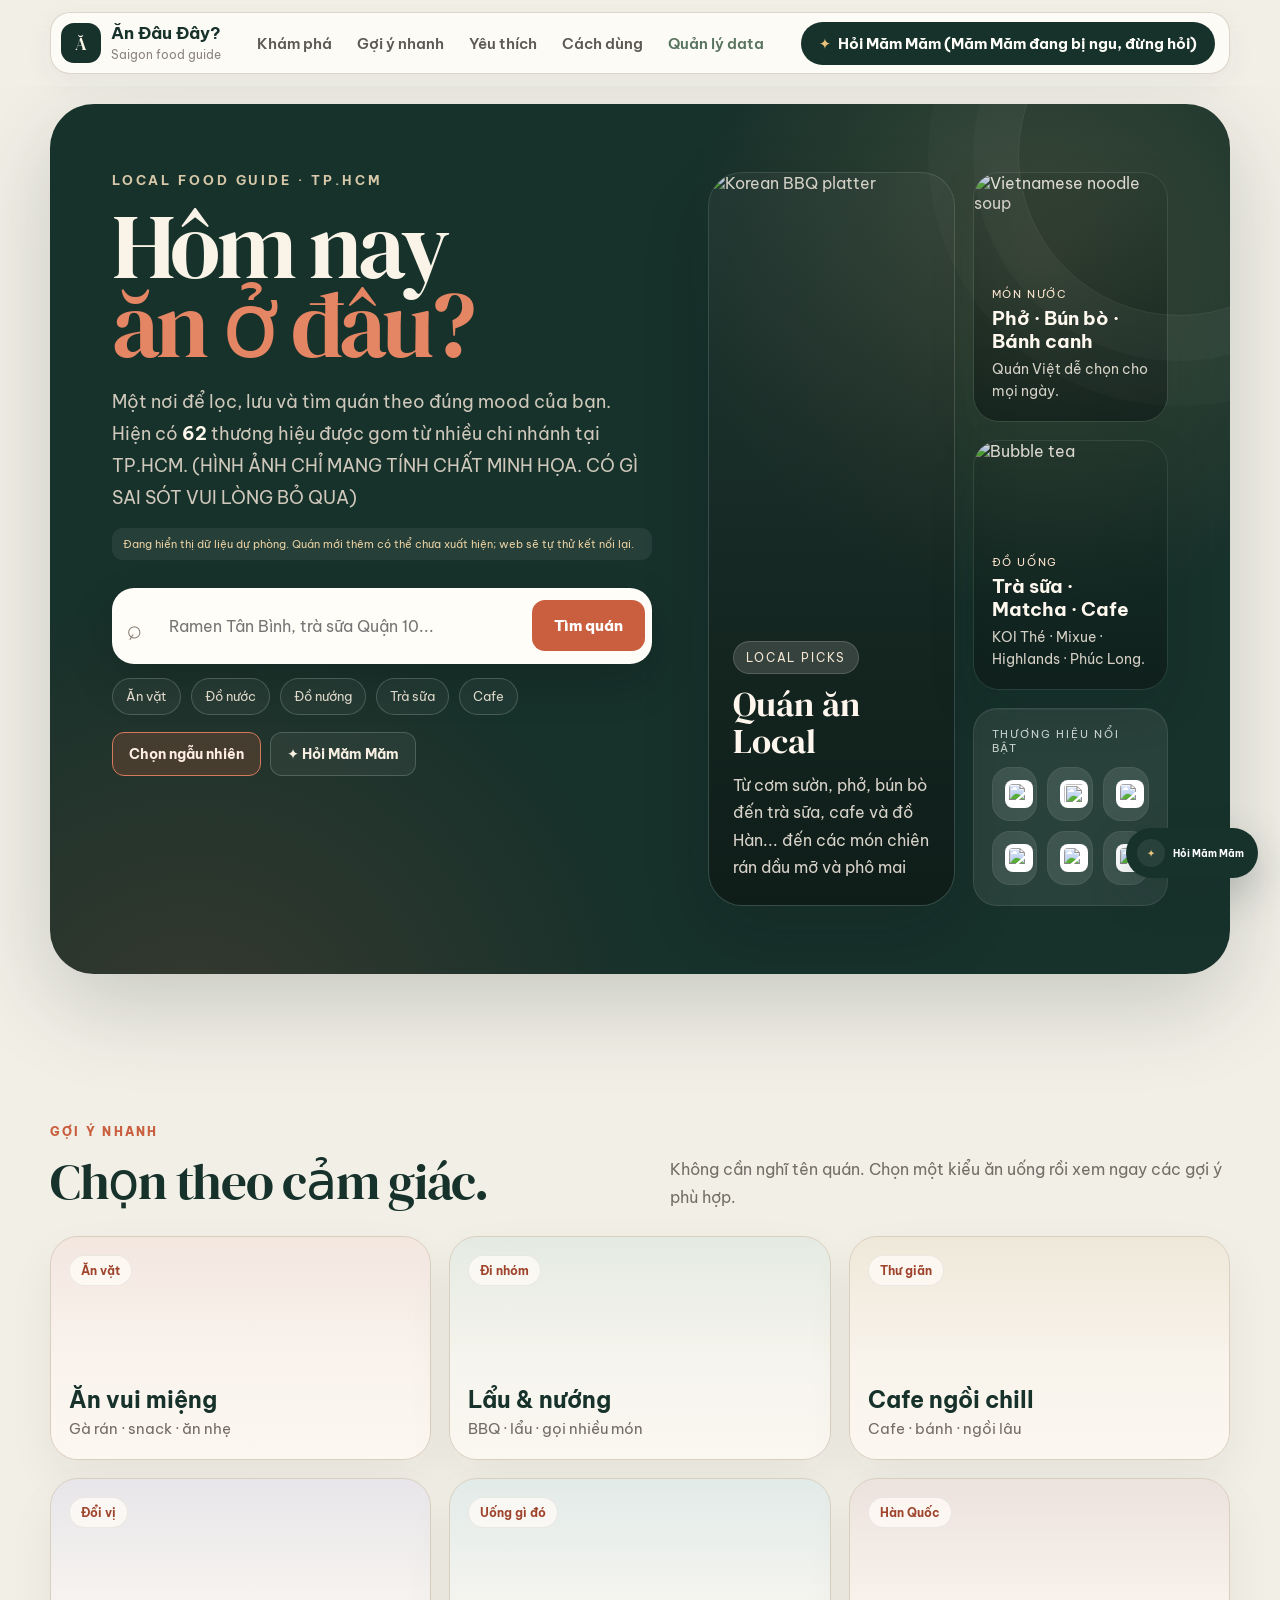
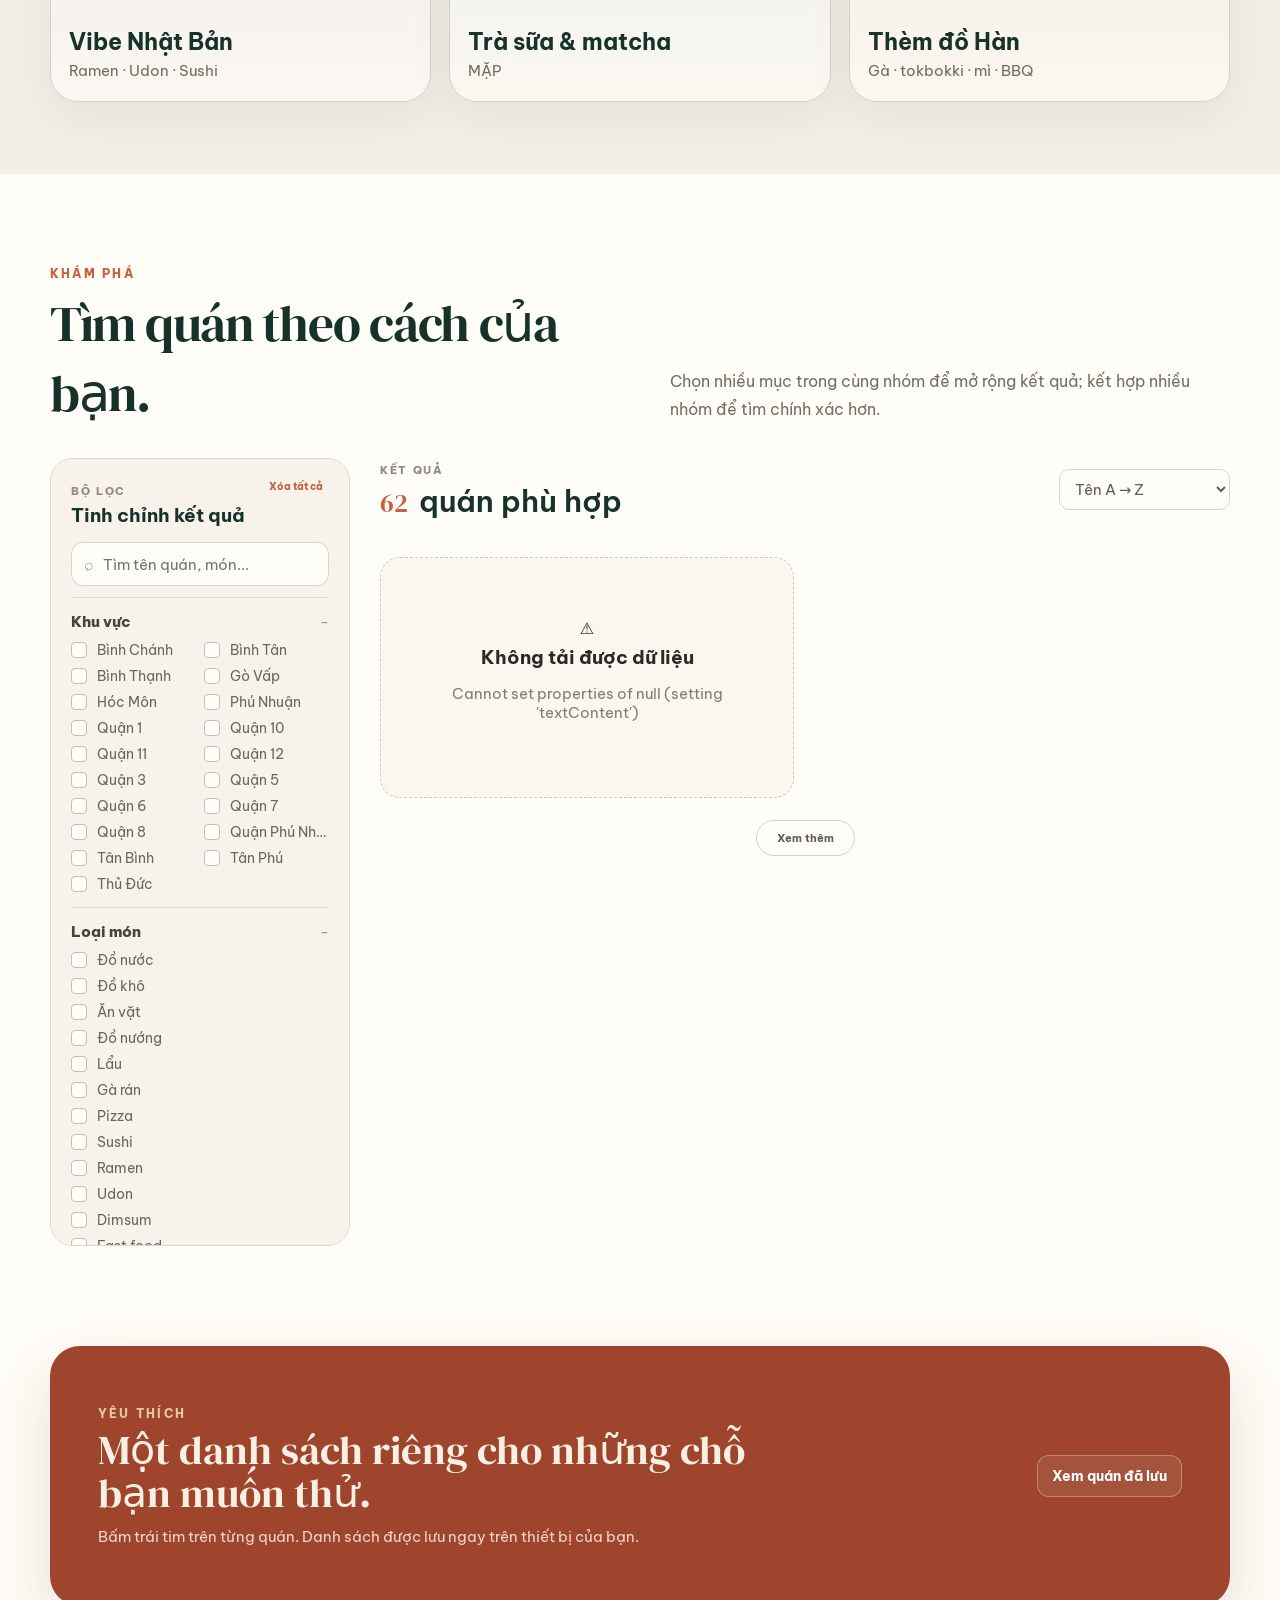
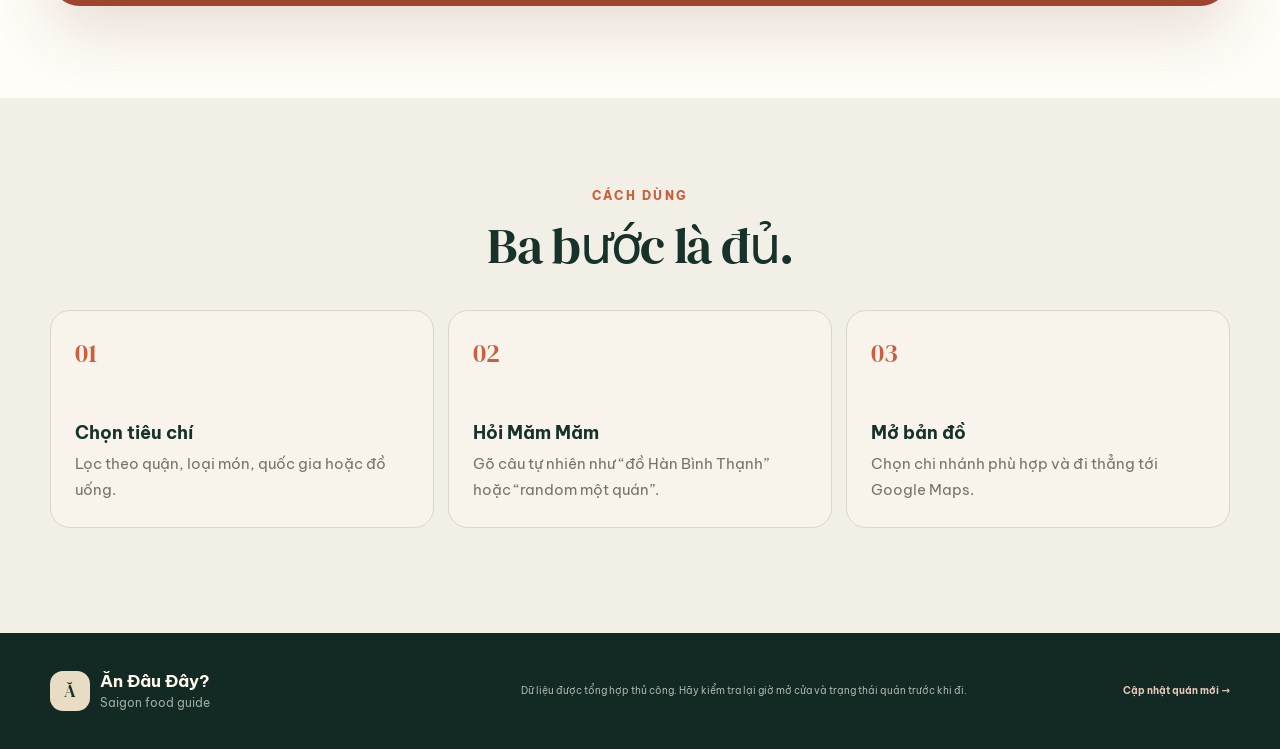
==== commit 728d6b4a: "update" ====
--- a/index.html
+++ b/index.html
@@ -4,126 +4,144 @@
   <meta charset="UTF-8" />
   <meta name="viewport" content="width=device-width, initial-scale=1.0" />
   <meta name="description" content="Tìm quán ăn, quán nước và nhà hàng ở TP.HCM theo quận, món ăn và phong cách ẩm thực." />
-  <meta name="theme-color" content="#ff6846" />
+  <meta name="theme-color" content="#16362f" />
   <title>Ăn Đâu Đây? — Food Finder Sài Gòn</title>
   <link rel="preconnect" href="https://fonts.googleapis.com" />
   <link rel="preconnect" href="https://fonts.gstatic.com" crossorigin />
   <link href="https://fonts.googleapis.com/css2?family=Be+Vietnam+Pro:wght@400;500;600;700;800&family=DM+Serif+Display&display=swap" rel="stylesheet" />
   <link rel="icon" href="./assets/favicon.svg" type="image/svg+xml" />
-  <link rel="stylesheet" href="./style.css?v=5.0" />
+  <link rel="stylesheet" href="./style.css?v=8.0" />
 </head>
 <body>
-  <div class="noise"></div>
-
   <header class="site-header">
     <div class="container nav-wrap">
       <a class="brand" href="#top" aria-label="Ăn Đâu Đây?">
         <span class="brand-mark">Ă</span>
         <span>
           <strong>Ăn Đâu Đây?</strong>
-          <small>Food Finder Sài Gòn</small>
+          <small>Saigon food guide</small>
         </span>
       </a>
 
       <nav class="nav-links" aria-label="Điều hướng chính">
         <a href="#discover">Khám phá</a>
-        <a href="#moods">Theo mood</a>
+        <a href="#moods">Gợi ý nhanh</a>
         <a href="#favorites">Yêu thích</a>
         <a href="#how-it-works">Cách dùng</a>
         <a class="admin-link" href="./admin.html">Quản lý data</a>
       </nav>
 
-      <button class="nav-chat-btn" id="navChatBtn" type="button"><span>✦</span> Hỏi Măm Măm</button>
+      <button class="nav-chat-btn" id="navChatBtn" type="button">
+        <span>✦</span> Hỏi Măm Măm (Măm Măm đang bị ngu, đừng hỏi)
+      </button>
     </div>
   </header>
 
   <main id="top">
     <section class="hero">
-      <div class="hero-glow hero-glow-a"></div>
-      <div class="hero-glow hero-glow-b"></div>
-
-      <div class="container hero-grid">
+      <div class="container hero-shell">
         <div class="hero-copy">
-          <div class="eyebrow"><span></span> TP.HCM • FOOD DISCOVERY</div>
-          <h1>Ăn gì <em>hôm nay?</em><br><span>Để Măm Măm chọn.</span></h1>
-          <p class="hero-lead">Tìm quán theo khu vực, món ăn, phong cách hoặc đơn giản là nói với Măm Măm bạn đang thèm gì. Hiện có <strong id="heroCount">0</strong> thương hiệu được gom từ nhiều chi nhánh TP.HCM.</p>
+          <div class="eyebrow">LOCAL FOOD GUIDE · TP.HCM</div>
+          <h1>Hôm nay<br><em>ăn ở đâu?</em></h1>
+          <p class="hero-lead">Một nơi để lọc, lưu và tìm quán theo đúng mood của bạn. Hiện có <strong id="heroCount">0</strong> thương hiệu được gom từ nhiều chi nhánh tại TP.HCM. (HÌNH ẢNH CHỈ MANG TÍNH CHẤT MINH HỌA. CÓ GÌ SAI SÓT VUI LÒNG BỎ QUA)</p>
           <p id="dataStatus" role="status" hidden></p>
 
           <div class="hero-search-wrap">
             <div class="hero-search">
-              <div class="hero-search-icon">⌕</div>
-              <input id="heroSearchInput" type="search" autocomplete="off" placeholder="Thử: ramen Tân Bình, đồ Hàn Bình Thạnh..." />
-              <button id="heroSearchBtn" type="button">Tìm ngay <span>→</span></button>
+              <span class="search-symbol">⌕</span>
+              <input id="heroSearchInput" type="search" autocomplete="off" placeholder="Ramen Tân Bình, trà sữa Quận 10..." />
+              <button id="heroSearchBtn" type="button">Tìm quán</button>
             </div>
             <div class="quick-searches" aria-label="Gợi ý tìm nhanh">
-              <button type="button" data-quick-search="Ăn vặt">🔥 Ăn vặt</button>
-              <button type="button" data-quick-search="Đồ nước">🍜 Đồ nước</button>
-              <button type="button" data-quick-search="Đồ nướng">🥩 Đồ nướng</button>
-              <button type="button" data-quick-search="Trà sữa">🧋 Trà sữa</button>
-              <button type="button" data-quick-search="Cafe">☕ Cafe</button>
+              <button type="button" data-quick-search="Ăn vặt">Ăn vặt</button>
+              <button type="button" data-quick-search="Đồ nước">Đồ nước</button>
+              <button type="button" data-quick-search="Đồ nướng">Đồ nướng</button>
+              <button type="button" data-quick-search="Trà sữa">Trà sữa</button>
+              <button type="button" data-quick-search="Cafe">Cafe</button>
             </div>
           </div>
 
           <div class="hero-actions">
-            <button class="primary-action" id="randomBtn" type="button"><span>🎲</span> Chọn ngẫu nhiên</button>
-            <button class="secondary-action" id="heroChatBtn" type="button"><span>✦</span> Hỏi Măm Măm Bot</button>
-          </div>
-
-          <div class="mini-stats" aria-label="Thống kê nhanh">
-            <div><strong id="districtStat">0</strong><span>khu vực</span></div>
-            <div><strong id="cuisineStat">0</strong><span>phong cách</span></div>
-            <div><strong id="favoriteStat">0</strong><span>đã yêu thích</span></div>
-          </div>
-        </div>
-
-        <div class="hero-visual" aria-hidden="true">
-          <div class="visual-shell">
-            <div class="visual-badge">MĂM MĂM PICKS</div>
-            <div class="visual-card visual-main">
-              <div class="visual-main-top">
-                <span class="visual-emoji">🍜</span>
-                <span class="visual-pill">đang hot</span>
+            <button class="primary-action" id="randomBtn" type="button">Chọn ngẫu nhiên</button>
+            <button class="secondary-action" id="heroChatBtn" type="button">✦ Hỏi Măm Măm</button>
+          </div>
+        </div>
+
+        <div class="hero-showcase" aria-hidden="true">
+          <article class="showcase-feature">
+            <img src="https://images.pexels.com/photos/5785545/pexels-photo-5785545.jpeg?auto=compress&cs=tinysrgb&w=1200" alt="Korean BBQ platter" />
+            <div class="showcase-scrim"></div>
+            <div class="showcase-copy">
+              <span class="showcase-kicker">Local picks</span>
+              <strong>Quán ăn Local</strong>
+              <p>Từ cơm sườn, phở, bún bò đến trà sữa, cafe và đồ Hàn... đến các món chiên rán dầu mỡ và phô mai</p>
+            </div>
+          </article>
+
+          <div class="showcase-mini-grid">
+            <article class="showcase-mini-card">
+              <img src="https://images.pexels.com/photos/4153908/pexels-photo-4153908.jpeg?auto=compress&cs=tinysrgb&w=1200" alt="Vietnamese noodle soup" />
+              <div class="showcase-mini-copy">
+                <span>Món nước</span>
+                <b>Phở · Bún bò · Bánh canh</b>
+                <small>Quán Việt dễ chọn cho mọi ngày.</small>
               </div>
-              <div>
-                <small>Hôm nay thử</small>
-                <strong>Ramen • Udon • Phở</strong>
-                <p>Đồ nước cho một ngày cần gì đó ấm bụng.</p>
+            </article>
+
+            <article class="showcase-mini-card">
+              <img src="https://images.pexels.com/photos/35137082/pexels-photo-35137082.jpeg?auto=compress&cs=tinysrgb&w=1200" alt="Bubble tea" />
+              <div class="showcase-mini-copy">
+                <span>Đồ uống</span>
+                <b>Trà sữa · Matcha · Cafe</b>
+                <small>KOI Thé · Mixue · Highlands · Phúc Long.</small>
               </div>
-            </div>
-            <div class="visual-card visual-side one">
-              <span>🧋</span>
-              <div><small>Chill một chút</small><b>Trà sữa & Cafe</b></div>
-            </div>
-            <div class="visual-card visual-side two">
-              <span>🍗</span>
-              <div><small>Ăn cho đã</small><b>Gà rán & Ăn vặt</b></div>
-            </div>
-            <div class="visual-card visual-side three">
-              <span>🍣</span>
-              <div><small>Đổi vị</small><b>Nhật • Hàn • Thái</b></div>
-            </div>
-            <div class="visual-count"><strong id="plateCount">0+</strong><span>quán/thương hiệu</span></div>
-            <div class="visual-sparkle s1">✦</div>
-            <div class="visual-sparkle s2">✷</div>
+            </article>
+          </div>
+
+          <div class="showcase-brand-row">
+            <span class="showcase-brand-label">Thương hiệu nổi bật</span>
+            <div class="showcase-brand-chips">
+              <div class="showcase-brand-chip"><img src="https://thumb.wikimedia.org/wikipedia/vi/thumb/d/d3/Starbucks_Corporation_Logo_2011.svg/1280px-Starbucks_Corporation_Logo_2011.svg.png?utm_source=vi.wikipedia.org&utm_campaign=index&utm_content=thumbnail" alt="Starbucks logo" /><b>Starbucks</b></div>
+              <div class="showcase-brand-chip"><img src="https://thumb.wikimedia.org/wikipedia/vi/thumb/3/32/Logo_Ph%C3%BAc_Long.svg/960px-Logo_Ph%C3%BAc_Long.svg.png?utm_source=vi.wikipedia.org&utm_campaign=index&utm_content=thumbnail alt="Phúc Long logo" /><b>Phúc Long</b></div>
+              <div class="showcase-brand-chip"><img src="https://cdn.haitrieu.com/wp-content/uploads/2022/03/highlands-coffee-red-logo.png" alt="Highlands logo" /><b>Highlands</b></div>
+              <div class="showcase-brand-chip"><img src="https://vcdn1-kinhdoanh.vnecdn.net/2023/07/05/354413646-179485114820680-1747-9953-7239-1688547132.jpg?w=1020&h=0&q=100&dpr=2&fit=crop&s=fjIg1iF7sBy8AHRT6PZ0sw" alt="KOI Thé logo" /><b>KOI Thé</b></div>
+              <div class="showcase-brand-chip"><img src="https://aeonmall-review-rikkei.cdn.vccloud.vn/public/wp/22/tenants/xgM3gkzgHo6zxvwRRLD5tqJJo7FLQKq9S5xfIj4Y.png" alt="Marugame Udon logo" /><b>Marukame</b></div>
+              <div class="showcase-brand-chip"><img src="https://media.loveitopcdn.com/3807/logo-popeyes-compressed.jpg" alt="Popeyes logo" /><b>Popeyes</b></div>
+            </div>
           </div>
         </div>
       </div>
     </section>
 
     <section class="mood-section" id="moods">
-      <div class="container mood-wrap">
-        <div class="mood-heading">
-          <span class="kicker">CHỌN THEO MOOD</span>
-          <h2>Không cần nghĩ nhiều.</h2>
-          <p>Chọn đúng cảm giác lúc này, web lọc giúp bạn.</p>
-        </div>
+      <div class="container">
+        <div class="section-heading compact-heading">
+          <div>
+            <span class="kicker">GỢI Ý NHANH</span>
+            <h2>Chọn theo cảm giác.</h2>
+          </div>
+          <p>Không cần nghĩ tên quán. Chọn một kiểu ăn uống rồi xem ngay các gợi ý phù hợp.</p>
+        </div>
+
         <div class="mood-grid">
-          <button type="button" class="mood-card coral" data-quick-search="Ăn vặt"><span>🔥</span><b>Ăn vui miệng</b><small>Ăn vặt • Gà rán</small></button>
-          <button type="button" class="mood-card green" data-quick-search="Lẩu"><span>🍲</span><b>Đi nhóm đông</b><small>Lẩu • Đồ nướng</small></button>
-          <button type="button" class="mood-card yellow" data-quick-search="Cafe"><span>☕</span><b>Ngồi chill</b><small>Cafe • Bánh</small></button>
-          <button type="button" class="mood-card lilac" data-quick-search="Nhật Bản"><span>🍣</span><b>Đổi vị</b><small>Nhật • Ramen • Sushi</small></button>
-          <button type="button" class="mood-card blue" data-quick-search="Trà sữa"><span>🧋</span><b>Uống gì đó</b><small>Trà sữa • Matcha</small></button>
-          <button type="button" class="mood-card rose" data-quick-search="Hàn Quốc"><span>🍗</span><b>Thèm đồ Hàn</b><small>Gà • Tokbokki • Mì</small></button>
+          <button class="mood-card mood-1" type="button" data-quick-search="Ăn vặt">
+            <span class="mood-tag">Ăn vặt</span><b>Ăn vui miệng</b><small>Gà rán · snack · ăn nhẹ</small>
+          </button>
+          <button class="mood-card mood-2" type="button" data-quick-search="Lẩu">
+            <span class="mood-tag">Đi nhóm</span><b>Lẩu & nướng</b><small>BBQ · lẩu · gọi nhiều món</small>
+          </button>
+          <button class="mood-card mood-3" type="button" data-quick-search="Cafe">
+            <span class="mood-tag">Thư giãn</span><b>Cafe ngồi chill</b><small>Cafe · bánh · ngồi lâu</small>
+          </button>
+          <button class="mood-card mood-4" type="button" data-quick-search="Nhật Bản">
+            <span class="mood-tag">Đổi vị</span><b>Vibe Nhật Bản</b><small>Ramen · Udon · Sushi</small>
+          </button>
+          <button class="mood-card mood-5" type="button" data-quick-search="Trà sữa">
+            <span class="mood-tag">Uống gì đó</span><b>Trà sữa & matcha</b><small>MẶP</small>
+          </button>
+          <button class="mood-card mood-6" type="button" data-quick-search="Hàn Quốc">
+            <span class="mood-tag">Hàn Quốc</span><b>Thèm đồ Hàn</b><small>Gà · tokbokki · mì · BBQ</small>
+          </button>
         </div>
       </div>
     </section>
@@ -132,7 +150,7 @@
       <div class="container section-heading">
         <div>
           <span class="kicker">KHÁM PHÁ</span>
-          <h2>Tìm đúng quán, đúng mood.</h2>
+          <h2>Tìm quán theo cách của bạn.</h2>
         </div>
         <p>Chọn nhiều mục trong cùng nhóm để mở rộng kết quả; kết hợp nhiều nhóm để tìm chính xác hơn.</p>
       </div>
@@ -150,27 +168,23 @@
           </div>
 
           <div class="filter-group">
-            <button class="filter-group-head" type="button" data-collapse="districtFilters"><span>📍 Khu vực</span><b>−</b></button>
+            <button class="filter-group-head" type="button" data-collapse="districtFilters"><span>Khu vực</span><b>−</b></button>
             <div class="filter-options compact" id="districtFilters"></div>
           </div>
-
-          <div class="filter-group">
-            <button class="filter-group-head" type="button" data-collapse="foodTypeFilters"><span>🍽️ Loại món</span><b>−</b></button>
+          <div class="filter-group">
+            <button class="filter-group-head" type="button" data-collapse="foodTypeFilters"><span>Loại món</span><b>−</b></button>
             <div class="filter-options" id="foodTypeFilters"></div>
           </div>
-
-          <div class="filter-group">
-            <button class="filter-group-head" type="button" data-collapse="cuisineFilters"><span>🌏 Ẩm thực</span><b>−</b></button>
+          <div class="filter-group">
+            <button class="filter-group-head" type="button" data-collapse="cuisineFilters"><span>Ẩm thực</span><b>−</b></button>
             <div class="filter-options" id="cuisineFilters"></div>
           </div>
-
-          <div class="filter-group">
-            <button class="filter-group-head" type="button" data-collapse="dessertFilters"><span>🍰 Bánh & tráng miệng</span><b>−</b></button>
+          <div class="filter-group">
+            <button class="filter-group-head" type="button" data-collapse="dessertFilters"><span>Bánh & tráng miệng</span><b>−</b></button>
             <div class="filter-options" id="dessertFilters"></div>
           </div>
-
-          <div class="filter-group">
-            <button class="filter-group-head" type="button" data-collapse="drinkFilters"><span>🧋 Đồ uống</span><b>−</b></button>
+          <div class="filter-group">
+            <button class="filter-group-head" type="button" data-collapse="drinkFilters"><span>Đồ uống</span><b>−</b></button>
             <div class="filter-options" id="drinkFilters"></div>
           </div>
         </aside>
@@ -182,7 +196,7 @@
               <h3><strong id="resultCount">0</strong> quán phù hợp</h3>
             </div>
             <div class="toolbar-actions">
-              <button id="mobileFilterBtn" class="mobile-filter-btn" type="button">☷ Bộ lọc</button>
+              <button id="mobileFilterBtn" class="mobile-filter-btn" type="button">Bộ lọc</button>
               <select id="sortSelect" aria-label="Sắp xếp">
                 <option value="name">Tên A → Z</option>
                 <option value="district">Theo khu vực</option>
@@ -195,14 +209,14 @@
           <div id="restaurantGrid" class="restaurant-grid"></div>
 
           <div id="emptyState" class="empty-state hidden">
-            <div class="empty-emoji">🥢</div>
+            <div class="empty-mark">—</div>
             <h3>Chưa có quán nào khớp</h3>
             <p>Thử bỏ bớt một bộ lọc hoặc hỏi Măm Măm để tìm cách khác.</p>
             <button type="button" id="emptyClearBtn">Xóa bộ lọc</button>
           </div>
 
           <div class="load-more-wrap">
-            <button id="loadMoreBtn" class="load-more" type="button">Xem thêm quán</button>
+            <button id="loadMoreBtn" class="load-more" type="button">Xem thêm</button>
           </div>
         </section>
       </div>
@@ -210,25 +224,24 @@
 
     <section class="favorite-section" id="favorites">
       <div class="container favorite-banner">
-        <div class="favorite-copy">
-          <span class="kicker light">BỘ SƯU TẬP CỦA BẠN</span>
-          <h2>Thấy ngon thì lưu lại.</h2>
-          <p>Bấm trái tim ở bất kỳ quán nào để tạo danh sách “để bữa nào đi”. Dữ liệu yêu thích được lưu ngay trên thiết bị của bạn.</p>
-        </div>
-        <div class="favorite-art" aria-hidden="true"><span>♡</span><i>🍜</i><i>🧋</i><i>🍗</i></div>
-        <button id="showFavoritesBtn" type="button">♡ Xem quán đã lưu</button>
+        <div>
+          <span class="kicker light">YÊU THÍCH</span>
+          <h2>Một danh sách riêng cho những chỗ bạn muốn thử.</h2>
+          <p>Bấm trái tim trên từng quán. Danh sách được lưu ngay trên thiết bị của bạn.</p>
+        </div>
+        <button id="showFavoritesBtn" type="button">Xem quán đã lưu</button>
       </div>
     </section>
 
     <section class="how-section" id="how-it-works">
       <div class="container">
         <div class="section-heading center">
-          <div><span class="kicker">NHANH & DỄ</span><h2>3 cách tìm món trong vài giây.</h2></div>
+          <div><span class="kicker">CÁCH DÙNG</span><h2>Ba bước là đủ.</h2></div>
         </div>
         <div class="how-grid">
-          <article><span>01</span><div class="how-icon">☑</div><h3>Lọc theo sở thích</h3><p>Chọn quận, loại món, ẩm thực hoặc đồ uống để thu hẹp đúng nhu cầu.</p></article>
-          <article><span>02</span><div class="how-icon">✦</div><h3>Hỏi Măm Măm</h3><p>Gõ “đồ Hàn Bình Thạnh”, “trà sữa Quận 10” hoặc “random một quán”.</p></article>
-          <article><span>03</span><div class="how-icon">↗</div><h3>Đi thẳng tới quán</h3><p>Mở danh sách chi nhánh và Google Maps ngay từ card kết quả.</p></article>
+          <article><span>01</span><h3>Chọn tiêu chí</h3><p>Lọc theo quận, loại món, quốc gia hoặc đồ uống.</p></article>
+          <article><span>02</span><h3>Hỏi Măm Măm</h3><p>Gõ câu tự nhiên như “đồ Hàn Bình Thạnh” hoặc “random một quán”.</p></article>
+          <article><span>03</span><h3>Mở bản đồ</h3><p>Chọn chi nhánh phù hợp và đi thẳng tới Google Maps.</p></article>
         </div>
       </div>
     </section>
@@ -236,9 +249,9 @@
 
   <footer class="footer">
     <div class="container footer-grid">
-      <div class="brand footer-brand"><span class="brand-mark">Ă</span><span><strong>Ăn Đâu Đây?</strong><small>Made for những ngày không biết ăn gì.</small></span></div>
+      <div class="brand footer-brand"><span class="brand-mark">Ă</span><span><strong>Ăn Đâu Đây?</strong><small>Saigon food guide</small></span></div>
       <p>Dữ liệu được tổng hợp thủ công. Hãy kiểm tra lại giờ mở cửa và trạng thái quán trước khi đi.</p>
-      <a href="./admin.html">＋ Cập nhật quán mới</a>
+      <a href="./admin.html">Cập nhật quán mới →</a>
     </div>
   </footer>
 
@@ -246,7 +259,7 @@
 
   <section id="chatWidget" class="chat-widget" aria-label="Chatbot tìm quán" aria-hidden="true">
     <header class="chat-header">
-      <div class="bot-avatar">✦</div>
+      <div class="bot-avatar">M</div>
       <div><strong>Măm Măm Bot</strong><small><i></i> đang online</small></div>
       <button id="closeChatBtn" type="button" aria-label="Đóng chatbot">×</button>
     </header>
@@ -257,8 +270,8 @@
       <button type="button">Trà sữa Quận 10</button>
     </div>
     <form id="chatForm" class="chat-form">
-      <input id="chatInput" type="text" autocomplete="off" placeholder="Bạn đang thèm gì?" />
-      <button type="submit" aria-label="Gửi">➜</button>
+      <input id="chatInput" type="text" autocomplete="off" placeholder="Bạn muốn ăn gì?" />
+      <button type="submit" aria-label="Gửi">→</button>
     </form>
   </section>
 
@@ -279,7 +292,8 @@
   <div id="filterBackdrop" class="filter-backdrop"></div>
   <div id="toast" class="toast" role="status"></div>
 
-  <script src="./config.js?v=5.0"></script>
-  <script src="./app.js?v=5.0"></script>
+  <span id="favoriteStat" hidden>0</span>
+  <script src="./config.js?v=8.0"></script>
+  <script src="./app.js?v=8.0"></script>
 </body>
 </html>
--- a/style.css
+++ b/style.css
@@ -1,715 +1,899 @@
 :root {
-  --ink: #241713;
-  --ink-2: #3b2921;
-  --muted: #7d6b62;
-  --muted-2: #a08c81;
-  --cream: #fff8f2;
-  --paper: #fffdf9;
-  --surface: #ffffff;
-  --surface-2: #fff3ea;
-  --line: #ecdcd1;
-  --line-2: #f3e7de;
-  --orange: #ff6846;
-  --orange-dark: #e9502e;
-  --orange-soft: #fff0e9;
-  --green: #3d7b67;
-  --green-soft: #e8f3ee;
-  --yellow: #f4c968;
-  --brown: #6c4a3a;
-  --shadow: 0 28px 80px rgba(80, 45, 28, .12);
-  --shadow-soft: 0 14px 36px rgba(80, 45, 28, .08);
+  --ink: #17312b;
+  --ink-2: #23433b;
+  --text: #2a2926;
+  --muted: #736e66;
+  --cream: #f2efe7;
+  --paper: #fffdf8;
+  --paper-2: #f8f4ec;
+  --line: #ddd7ca;
+  --terracotta: #c95f3e;
+  --terracotta-dark: #9f452d;
+  --sage: #718d72;
+  --gold: #c7a35d;
+  --shadow: 0 22px 65px rgba(38, 49, 43, .11);
+  --shadow-soft: 0 10px 30px rgba(38, 49, 43, .07);
   --radius-xl: 34px;
-  --radius-lg: 26px;
-  --radius-md: 18px;
+  --radius-lg: 24px;
+  --radius-md: 16px;
 }
 
 * { box-sizing: border-box; }
 html { scroll-behavior: smooth; }
 body {
   margin: 0;
+  font-family: "Be Vietnam Pro", system-ui, sans-serif;
+  color: var(--text);
+  background: var(--cream);
   min-height: 100vh;
-  overflow-x: hidden;
-  font-family: "Be Vietnam Pro", system-ui, sans-serif;
-  color: var(--ink);
-  background: var(--cream);
 }
 body.modal-open { overflow: hidden; }
 button, input, select, textarea { font: inherit; }
 button, a { -webkit-tap-highlight-color: transparent; }
 a { color: inherit; text-decoration: none; }
 button { color: inherit; }
-.container { width: min(1200px, calc(100% - 34px)); margin: 0 auto; }
+.container { width: min(1180px, calc(100% - 32px)); margin: 0 auto; }
 .hidden { display: none !important; }
-
-.noise {
-  position: fixed;
-  inset: 0;
-  pointer-events: none;
-  z-index: 9999;
-  opacity: .018;
-  background-image: url("data:image/svg+xml,%3Csvg viewBox='0 0 180 180' xmlns='http://www.w3.org/2000/svg'%3E%3Cfilter id='n'%3E%3CfeTurbulence type='fractalNoise' baseFrequency='.9' numOctaves='4' stitchTiles='stitchTiles'/%3E%3C/filter%3E%3Crect width='100%25' height='100%25' filter='url(%23n)' opacity='.42'/%3E%3C/svg%3E");
-}
 
 /* Header */
 .site-header {
   position: sticky;
   top: 0;
   z-index: 60;
-  border-bottom: 1px solid rgba(236, 220, 209, .72);
-  background: rgba(255, 250, 245, .84);
-  backdrop-filter: blur(20px) saturate(140%);
+  padding: 12px 0;
+  background: rgba(242, 239, 231, .82);
+  backdrop-filter: blur(18px);
 }
 .nav-wrap {
-  height: 74px;
+  height: 62px;
   display: flex;
   align-items: center;
   justify-content: space-between;
-  gap: 26px;
-}
-.brand { display: inline-flex; align-items: center; gap: 11px; min-width: max-content; }
+  gap: 22px;
+  padding: 0 14px 0 10px;
+  border: 1px solid rgba(214, 207, 194, .85);
+  border-radius: 20px;
+  background: rgba(255, 253, 248, .86);
+  box-shadow: 0 8px 30px rgba(32, 53, 46, .06);
+}
+.brand { display: inline-flex; align-items: center; gap: 10px; min-width: max-content; }
 .brand-mark {
-  width: 43px;
-  height: 43px;
+  width: 40px;
+  height: 40px;
   display: grid;
   place-items: center;
-  border-radius: 14px;
-  color: white;
-  font-weight: 800;
-  background: linear-gradient(145deg, #ff7a50, #ff5d3d);
-  box-shadow: 0 10px 26px rgba(255, 104, 70, .27);
-}
-.brand strong { display: block; font-size: .95rem; line-height: 1.2; }
-.brand small { display: block; margin-top: 3px; color: #927d72; font-size: .65rem; }
-.nav-links {
-  display: flex;
-  align-items: center;
-  gap: 24px;
-  padding: 8px 12px;
-  border: 1px solid rgba(236, 220, 209, .65);
-  border-radius: 999px;
-  background: rgba(255, 255, 255, .55);
-  font-size: .75rem;
-  font-weight: 700;
-  color: #6d5c53;
-}
-.nav-links a { padding: 5px 2px; transition: .2s ease; }
-.nav-links a:hover { color: var(--orange-dark); }
-.admin-link { color: var(--green) !important; }
+  border-radius: 13px;
+  color: #fff8ed;
+  background: var(--ink);
+  font-family: "DM Serif Display", serif;
+  font-size: 1.15rem;
+}
+.brand strong { display: block; color: var(--ink); font-size: .9rem; line-height: 1.15; }
+.brand small { display: block; margin-top: 3px; color: #8b857d; font-size: .6rem; }
+.nav-links { display: flex; align-items: center; gap: 25px; color: #5d5a54; font-size: .73rem; font-weight: 600; }
+.nav-links a { transition: .18s ease; }
+.nav-links a:hover { color: var(--terracotta); }
+.admin-link { color: #58735e !important; }
 .nav-chat-btn {
   display: inline-flex;
   align-items: center;
-  gap: 8px;
+  gap: 7px;
   border: 0;
   border-radius: 999px;
-  padding: 11px 17px;
+  padding: 10px 15px;
   cursor: pointer;
-  color: white;
+  color: #fffdf8;
   background: var(--ink);
-  font-size: .75rem;
-  font-weight: 800;
-  box-shadow: 0 12px 26px rgba(36, 23, 19, .14);
-  transition: transform .18s ease, background .18s ease;
-}
-.nav-chat-btn:hover { transform: translateY(-1px); background: #38261f; }
-.nav-chat-btn span { color: #ffb398; }
+  font-size: .68rem;
+  font-weight: 700;
+}
+.nav-chat-btn span { color: #e8c27b; }
 
 /* Hero */
-.hero {
-  position: relative;
+.hero { padding: 18px 0 68px; }
+.hero-shell {
+  position: relative;
+  min-height: 610px;
+  display: grid;
+  grid-template-columns: 1.08fr .92fr;
+  gap: 56px;
+  align-items: center;
+  padding: 68px 62px;
+  border-radius: 44px;
   overflow: hidden;
-  padding: 84px 0 96px;
+  color: #f9f3e8;
   background:
-    radial-gradient(circle at 82% 12%, rgba(255, 199, 153, .24), transparent 25rem),
-    linear-gradient(180deg, #fffaf5 0%, #fff6ed 100%);
-}
-.hero-grid {
-  position: relative;
-  z-index: 2;
-  display: grid;
-  grid-template-columns: 1.02fr .98fr;
-  align-items: center;
-  gap: 64px;
-  min-height: 590px;
-}
-.hero-copy { max-width: 690px; }
-.eyebrow {
-  display: flex;
-  align-items: center;
-  gap: 10px;
-  color: var(--orange-dark);
-  font-size: .69rem;
-  font-weight: 800;
-  letter-spacing: .18em;
-}
-.eyebrow span { width: 30px; height: 2px; background: var(--orange); }
+    radial-gradient(circle at 84% 18%, rgba(232, 188, 116, .18), transparent 29%),
+    radial-gradient(circle at 12% 110%, rgba(201, 95, 62, .18), transparent 33%),
+    var(--ink);
+  box-shadow: 0 30px 90px rgba(28, 52, 44, .2);
+}
+.hero-shell::after {
+  content: "";
+  position: absolute;
+  width: 320px;
+  height: 320px;
+  right: -110px;
+  top: -110px;
+  border: 1px solid rgba(255,255,255,.09);
+  border-radius: 50%;
+  box-shadow: 0 0 0 45px rgba(255,255,255,.025), 0 0 0 90px rgba(255,255,255,.02);
+}
+.hero-copy { position: relative; z-index: 2; }
+.eyebrow { color: #d7c8a9; font-size: .63rem; font-weight: 700; letter-spacing: .22em; }
 .hero h1 {
   margin: 18px 0 20px;
   font-family: "DM Serif Display", serif;
-  font-size: clamp(3.8rem, 7vw, 6.5rem);
+  font-size: clamp(4rem, 7.2vw, 7rem);
+  line-height: .86;
   font-weight: 400;
-  line-height: .9;
-  letter-spacing: -.045em;
-}
-.hero h1 em { color: var(--orange); font-style: normal; }
-.hero h1 span { color: #463128; }
-.hero-lead {
-  max-width: 650px;
-  margin: 0;
-  color: var(--muted);
-  font-size: .93rem;
-  line-height: 1.78;
-}
-#dataStatus {
-  margin: 12px 0 0;
-  padding: 9px 12px;
-  border-radius: 12px;
-  color: #8a5b21;
-  background: #fff2cb;
-  font-size: .7rem;
-}
+  letter-spacing: -.04em;
+}
+.hero h1 em { color: #e48563; font-style: normal; }
+.hero-lead { max-width: 610px; margin: 0; color: #cfc8bb; font-size: .9rem; line-height: 1.8; }
+.hero-lead strong { color: #fff8ed; }
+#dataStatus { margin: 13px 0 0; padding: 9px 11px; border-radius: 11px; color: #e9d1a2; background: rgba(255,255,255,.07); font-size: .66rem; }
 .hero-search-wrap { margin-top: 28px; }
 .hero-search {
+  max-width: 660px;
+  height: 64px;
   display: grid;
   grid-template-columns: 42px 1fr auto;
   align-items: center;
-  height: 66px;
-  max-width: 690px;
   padding: 6px 7px 6px 13px;
-  border: 1px solid #e7d5c8;
-  border-radius: 20px;
-  background: rgba(255, 255, 255, .94);
-  box-shadow: 0 20px 52px rgba(87, 50, 30, .12);
-}
-.hero-search-icon { color: #8b756a; font-size: 1.7rem; transform: rotate(-16deg); }
-.hero-search input {
-  min-width: 0;
-  border: 0;
-  outline: 0;
-  color: var(--ink);
-  background: transparent;
-  font-size: .86rem;
-}
-.hero-search button {
-  display: inline-flex;
-  align-items: center;
-  gap: 8px;
-  border: 0;
-  border-radius: 14px;
-  padding: 15px 19px;
-  cursor: pointer;
-  color: white;
-  background: linear-gradient(135deg, #ff7550, #ff5f3d);
-  font-size: .78rem;
-  font-weight: 800;
-  box-shadow: 0 10px 24px rgba(255, 104, 70, .26);
-}
-.quick-searches {
-  display: flex;
-  flex-wrap: wrap;
-  gap: 7px;
-  margin-top: 11px;
-}
-.quick-searches button {
-  border: 1px solid #eadbd0;
-  border-radius: 999px;
-  padding: 7px 10px;
-  cursor: pointer;
-  color: #725f55;
-  background: rgba(255, 255, 255, .72);
-  font-size: .64rem;
-  transition: .18s ease;
-}
-.quick-searches button:hover { border-color: #f4b49f; color: var(--orange-dark); transform: translateY(-1px); }
-.hero-actions { display: flex; gap: 10px; margin-top: 18px; }
-.primary-action, .secondary-action {
-  display: inline-flex;
-  align-items: center;
-  gap: 8px;
-  border-radius: 14px;
-  padding: 11px 14px;
-  cursor: pointer;
-  font-size: .72rem;
-  font-weight: 800;
-}
-.primary-action { border: 1px solid #efc2b1; color: #b94725; background: #fff0e9; }
-.secondary-action { border: 1px solid var(--line); color: var(--brown); background: rgba(255,255,255,.85); }
-.mini-stats { display: flex; gap: 38px; margin-top: 34px; }
-.mini-stats div { display: flex; flex-direction: column; }
-.mini-stats strong { font-family: "DM Serif Display", serif; font-size: 1.72rem; font-weight: 400; }
-.mini-stats span { margin-top: 2px; color: #948075; font-size: .64rem; }
-
-.hero-visual { min-height: 550px; }
-.visual-shell {
-  position: relative;
-  width: 100%;
-  height: 550px;
-  border: 1px solid rgba(235, 217, 204, .8);
-  border-radius: 42px;
-  background:
-    radial-gradient(circle at 74% 24%, rgba(255,255,255,.95), transparent 28%),
-    linear-gradient(145deg, #ffe9d8, #fff9f4 58%, #f3eadf);
-  box-shadow: 0 36px 90px rgba(90, 50, 27, .14);
+  border-radius: 18px;
+  background: #fffdf8;
+  box-shadow: 0 18px 45px rgba(0,0,0,.16);
+}
+.search-symbol { color: #8b8174; font-size: 1.65rem; transform: rotate(-14deg); }
+.hero-search input { min-width: 0; border: 0; outline: 0; color: var(--text); background: transparent; font-size: .78rem; }
+.hero-search button { border: 0; border-radius: 13px; padding: 14px 18px; cursor: pointer; color: #fff; background: var(--terracotta); font-size: .7rem; font-weight: 800; }
+.quick-searches { display: flex; flex-wrap: wrap; gap: 7px; margin-top: 10px; }
+.quick-searches button { border: 1px solid rgba(255,255,255,.18); border-radius: 999px; padding: 7px 10px; cursor: pointer; color: #ded7c9; background: rgba(255,255,255,.04); font-size: .59rem; }
+.quick-searches button:hover { border-color: rgba(255,255,255,.38); color: #fff; }
+.hero-actions { display: flex; gap: 9px; margin-top: 17px; }
+.primary-action, .secondary-action { border-radius: 12px; padding: 10px 13px; cursor: pointer; font-size: .64rem; font-weight: 700; }
+.primary-action { border: 1px solid #d57a5e; color: #ffece4; background: rgba(201,95,62,.22); }
+.secondary-action { border: 1px solid rgba(255,255,255,.18); color: #f7efe2; background: rgba(255,255,255,.05); }
+
+.hero-board {
+  position: relative;
+  z-index: 2;
+  min-height: 470px;
+  padding: 28px;
+  border: 1px solid rgba(255,255,255,.13);
+  border-radius: 32px;
+  background: rgba(255,255,255,.055);
+  backdrop-filter: blur(14px);
   overflow: hidden;
 }
-.visual-shell::before {
-  content: "";
-  position: absolute;
-  width: 320px;
-  height: 320px;
-  right: -88px;
-  bottom: -105px;
-  border-radius: 50%;
-  border: 38px solid rgba(255,255,255,.62);
-  box-shadow: inset 0 0 0 1px rgba(195, 145, 112, .1);
-}
-.visual-badge {
-  position: absolute;
-  top: 26px;
-  left: 28px;
-  z-index: 3;
-  padding: 8px 11px;
-  border: 1px solid rgba(255,255,255,.75);
-  border-radius: 999px;
-  color: #9f6349;
-  background: rgba(255,255,255,.62);
-  backdrop-filter: blur(10px);
-  font-size: .58rem;
-  font-weight: 800;
-  letter-spacing: .14em;
-}
-.visual-card {
-  position: absolute;
+.board-topline { display: flex; justify-content: space-between; gap: 12px; color: #aebeb6; font-size: .53rem; letter-spacing: .13em; }
+.board-main-card {
+  position: relative;
   z-index: 2;
-  border: 1px solid rgba(233, 216, 203, .88);
-  background: rgba(255, 255, 255, .9);
-  backdrop-filter: blur(16px);
-  box-shadow: 0 18px 46px rgba(79, 45, 29, .12);
-}
-.visual-main {
-  top: 90px;
-  left: 48px;
-  width: 330px;
-  min-height: 235px;
-  padding: 25px;
-  border-radius: 30px;
-  transform: rotate(-3deg);
-}
-.visual-main-top { display: flex; align-items: center; justify-content: space-between; margin-bottom: 28px; }
-.visual-emoji { font-size: 4.8rem; filter: drop-shadow(0 12px 13px rgba(92,54,28,.13)); }
-.visual-pill { padding: 7px 9px; border-radius: 999px; color: #a94328; background: #fff0ea; font-size: .58rem; font-weight: 800; }
-.visual-main small { display: block; margin-bottom: 5px; color: #9c8578; font-size: .62rem; }
-.visual-main strong { display: block; font-family: "DM Serif Display", serif; font-size: 1.55rem; font-weight: 400; }
-.visual-main p { margin: 8px 0 0; color: #857067; font-size: .67rem; line-height: 1.55; }
-.visual-side {
-  display: flex;
-  align-items: center;
-  gap: 11px;
-  min-width: 205px;
-  padding: 12px 14px;
-  border-radius: 18px;
-}
-.visual-side > span { width: 46px; height: 46px; display: grid; place-items: center; border-radius: 14px; background: #fff1e4; font-size: 1.5rem; }
-.visual-side small { display: block; color: #9a8276; font-size: .55rem; }
-.visual-side b { display: block; margin-top: 2px; font-size: .7rem; }
-.visual-side.one { top: 69px; right: -18px; transform: rotate(5deg); }
-.visual-side.two { top: 355px; left: 20px; transform: rotate(2deg); }
-.visual-side.three { top: 395px; right: 18px; transform: rotate(-4deg); }
-.visual-count {
-  position: absolute;
-  right: 52px;
-  bottom: 72px;
-  z-index: 1;
+  margin-top: 28px;
+  min-height: 230px;
+  display: grid;
+  grid-template-columns: 58px 1fr;
+  gap: 18px;
+  align-items: end;
+  padding: 26px;
+  border-radius: 26px;
+  color: var(--text);
+  background: #f7f1e5;
+  box-shadow: 0 24px 55px rgba(0,0,0,.16);
+}
+.board-number { align-self: start; width: 48px; height: 48px; display: grid; place-items: center; border-radius: 50%; border: 1px solid #cdbda3; color: var(--terracotta-dark); font-family: "DM Serif Display", serif; font-size: 1.1rem; }
+.board-main-card small { color: #8f877b; font-size: .58rem; text-transform: uppercase; letter-spacing: .12em; }
+.board-main-card strong { display: block; margin-top: 8px; color: var(--ink); font-family: "DM Serif Display", serif; font-size: 1.75rem; font-weight: 400; line-height: 1.08; }
+.board-main-card p { margin: 10px 0 0; color: #766f66; font-size: .68rem; line-height: 1.65; }
+.board-row { position: relative; z-index: 2; display: grid; grid-template-columns: 1fr 1fr; gap: 10px; margin-top: 10px; }
+.mini-pick { min-height: 88px; padding: 14px 15px; border-radius: 18px; border: 1px solid rgba(255,255,255,.13); background: rgba(255,255,255,.07); }
+.mini-pick span { display: block; color: #d9c8a7; font-size: .53rem; }
+.mini-pick b { display: block; margin-top: 9px; color: #fff8ed; font-size: .73rem; }
+.mini-pick small { display: block; margin-top: 2px; color: #aebdb5; font-size: .56rem; }
+.board-stats { position: relative; z-index: 2; display: grid; grid-template-columns: repeat(3,1fr); gap: 8px; margin-top: 18px; padding-top: 18px; border-top: 1px solid rgba(255,255,255,.11); }
+.board-stats div { display: flex; flex-direction: column; }
+.board-stats strong { color: #f9f2e7; font-family: "DM Serif Display", serif; font-size: 1.35rem; font-weight: 400; }
+.board-stats span { margin-top: 2px; color: #98aaa1; font-size: .52rem; }
+.board-circle { position: absolute; border-radius: 50%; pointer-events: none; }
+.circle-a { width: 220px; height: 220px; right: -110px; bottom: 70px; border: 34px solid rgba(201,95,62,.12); }
+.circle-b { width: 120px; height: 120px; left: -65px; top: 110px; border: 20px solid rgba(200,166,99,.1); }
+
+/* Section headings */
+.section-heading { display: flex; justify-content: space-between; gap: 28px; align-items: end; margin-bottom: 30px; }
+.section-heading.center { justify-content: center; text-align: center; }
+.section-heading h2 { margin: 6px 0 0; color: var(--ink); font-family: "DM Serif Display", serif; font-size: clamp(2.2rem,4vw,3.35rem); font-weight: 400; letter-spacing: -.025em; }
+.section-heading > p { max-width: 475px; margin: 0 0 5px; color: var(--muted); font-size: .74rem; line-height: 1.75; }
+.kicker { color: var(--terracotta); font-size: .58rem; font-weight: 800; letter-spacing: .18em; }
+.kicker.light { color: #e3c99b; }
+.compact-heading { margin-bottom: 20px; }
+
+/* Moods */
+.mood-section { padding: 78px 0 72px; background: var(--cream); }
+.mood-grid { display: grid; grid-template-columns: repeat(6,1fr); gap: 10px; }
+.mood-card {
+  position: relative;
+  min-height: 146px;
   display: flex;
   flex-direction: column;
-  align-items: center;
-}
-.visual-count strong { color: var(--orange-dark); font-family: "DM Serif Display", serif; font-size: 2.2rem; font-weight: 400; }
-.visual-count span { color: #8d786c; font-size: .56rem; }
-.visual-sparkle { position: absolute; color: #e39f3a; font-size: 1.8rem; opacity: .65; }
-.visual-sparkle.s1 { top: 42px; right: 118px; }
-.visual-sparkle.s2 { bottom: 98px; left: 58%; color: var(--orange); }
-.hero-glow { position: absolute; border-radius: 50%; filter: blur(8px); }
-.hero-glow-a { width: 380px; height: 380px; right: 5%; top: -210px; background: rgba(255, 198, 150, .18); }
-.hero-glow-b { width: 290px; height: 290px; left: 3%; bottom: -180px; background: rgba(172, 217, 187, .16); }
-
-/* Mood */
-.mood-section { padding: 34px 0 84px; background: var(--paper); }
-.mood-wrap { display: grid; grid-template-columns: 260px 1fr; gap: 34px; align-items: stretch; }
-.mood-heading { padding: 18px 0; }
-.mood-heading h2 { margin: 8px 0 8px; font-family: "DM Serif Display", serif; font-size: 2.3rem; font-weight: 400; line-height: 1.02; }
-.mood-heading p { margin: 0; color: var(--muted); font-size: .72rem; line-height: 1.65; }
-.mood-grid { display: grid; grid-template-columns: repeat(3, 1fr); gap: 12px; }
-.mood-card {
-  position: relative;
-  overflow: hidden;
-  min-height: 128px;
-  padding: 18px;
-  border: 1px solid rgba(224, 207, 197, .7);
-  border-radius: 22px;
+  justify-content: flex-end;
+  align-items: flex-start;
+  padding: 17px;
+  border: 1px solid var(--line);
+  border-radius: 20px;
   cursor: pointer;
   text-align: left;
-  transition: transform .18s ease, box-shadow .18s ease;
-}
-.mood-card:hover { transform: translateY(-3px); box-shadow: var(--shadow-soft); }
-.mood-card > span { display: block; margin-bottom: 18px; font-size: 1.55rem; }
-.mood-card b { display: block; font-size: .77rem; }
-.mood-card small { display: block; margin-top: 4px; color: #78665d; font-size: .58rem; }
-.mood-card::after { content: "→"; position: absolute; right: 14px; top: 14px; color: rgba(54, 37, 29, .42); font-size: .75rem; }
-.mood-card.coral { background: #fff0e9; }
-.mood-card.green { background: #eaf4ee; }
-.mood-card.yellow { background: #fff5d8; }
-.mood-card.lilac { background: #f2edf9; }
-.mood-card.blue { background: #eaf3f8; }
-.mood-card.rose { background: #faecef; }
-
-/* Shared headings */
-.discover-section { padding: 88px 0 102px; background: #fffaf5; }
-.section-heading { display: flex; align-items: end; justify-content: space-between; gap: 28px; margin-bottom: 32px; }
-.section-heading.center { justify-content: center; text-align: center; }
-.section-heading h2 { margin: 7px 0 0; font-family: "DM Serif Display", serif; font-size: clamp(2.3rem, 4vw, 3.5rem); font-weight: 400; letter-spacing: -.025em; }
-.section-heading > p { max-width: 475px; margin: 0 0 5px; color: var(--muted); font-size: .78rem; line-height: 1.72; }
-.kicker { color: var(--orange-dark); font-size: .64rem; font-weight: 800; letter-spacing: .18em; }
-.kicker.light { color: #ffd6c5; }
-
-/* Filters & results */
-.discover-layout { display: grid; grid-template-columns: 310px 1fr; gap: 28px; align-items: start; }
+  background: var(--paper);
+  transition: transform .18s ease, box-shadow .18s ease, border-color .18s ease;
+}
+.mood-card:hover { transform: translateY(-3px); box-shadow: var(--shadow-soft); border-color: #cfc6b5; }
+.mood-index { position: absolute; top: 14px; right: 14px; color: #989084; font-family: "DM Serif Display", serif; font-size: 1rem; }
+.mood-card b { color: var(--ink); font-size: .72rem; }
+.mood-card small { margin-top: 4px; color: #7d766e; font-size: .54rem; line-height: 1.45; }
+.mood-1 { background: #f1e3dc; }
+.mood-2 { background: #e0e8df; }
+.mood-3 { background: #ece5d5; }
+.mood-4 { background: #e4e2e8; }
+.mood-5 { background: #dde8e7; }
+.mood-6 { background: #eaded9; }
+
+/* Discover */
+.discover-section { padding: 88px 0 100px; background: var(--paper); }
+.discover-layout { display: grid; grid-template-columns: 300px 1fr; gap: 30px; align-items: start; }
 .filter-card {
   position: sticky;
-  top: 94px;
-  max-height: calc(100vh - 116px);
+  top: 92px;
+  max-height: calc(100vh - 112px);
   overflow-y: auto;
-  padding: 21px;
-  border: 1px solid var(--line);
-  border-radius: 26px;
-  background: rgba(255, 255, 255, .78);
-  box-shadow: var(--shadow-soft);
-  backdrop-filter: blur(16px);
+  padding: 20px;
+  border: 1px solid #ddd7cb;
+  border-radius: 22px;
+  background: #f7f3eb;
   scrollbar-width: thin;
-  scrollbar-color: #dec5b6 transparent;
-}
-.filter-title-row { display: flex; justify-content: space-between; align-items: start; gap: 12px; margin-bottom: 16px; }
-.filter-title-row h3 { margin: 4px 0 0; font-size: 1rem; }
-.filter-caption, .result-label { color: #a98776; font-size: .58rem; font-weight: 800; letter-spacing: .15em; }
-.clear-btn { border: 0; background: transparent; color: var(--orange-dark); cursor: pointer; font-size: .66rem; font-weight: 800; }
-.side-search {
-  height: 46px;
-  display: flex;
-  align-items: center;
-  gap: 8px;
-  padding: 0 12px;
-  margin-bottom: 12px;
-  border: 1px solid #eadbd0;
-  border-radius: 14px;
-  background: white;
-}
-.side-search span { color: #9c867a; transform: rotate(-15deg); }
-.side-search input { width: 100%; border: 0; outline: 0; background: transparent; font-size: .72rem; }
-.filter-group { border-top: 1px solid #eee2d8; }
-.filter-group-head {
-  width: 100%;
-  display: flex;
-  align-items: center;
-  justify-content: space-between;
-  padding: 15px 0 11px;
-  border: 0;
-  cursor: pointer;
-  text-align: left;
-  background: transparent;
-  font-size: .72rem;
-  font-weight: 800;
-}
-.filter-group-head b { color: #a58f83; font-size: .95rem; font-weight: 500; }
-.filter-options { display: grid; grid-template-columns: 1fr; gap: 8px; padding-bottom: 16px; }
+  scrollbar-color: #c8c0b4 transparent;
+}
+.filter-title-row { display: flex; justify-content: space-between; align-items: start; gap: 12px; margin-bottom: 15px; }
+.filter-title-row h3 { margin: 4px 0 0; color: var(--ink); font-size: .92rem; }
+.filter-caption, .result-label { color: #93897e; font-size: .55rem; font-weight: 800; letter-spacing: .15em; }
+.clear-btn { border: 0; background: transparent; color: var(--terracotta); cursor: pointer; font-size: .61rem; font-weight: 800; }
+.side-search { height: 44px; display: flex; align-items: center; gap: 8px; padding: 0 11px; margin-bottom: 11px; border: 1px solid #dcd4c7; border-radius: 12px; background: #fffdf8; }
+.side-search span { color: #9a9287; transform: rotate(-14deg); }
+.side-search input { width: 100%; border: 0; outline: 0; background: transparent; font-size: .68rem; }
+.filter-group { border-top: 1px solid #ddd6ca; }
+.filter-group-head { width: 100%; display: flex; justify-content: space-between; align-items: center; padding: 14px 0 10px; border: 0; cursor: pointer; background: transparent; text-align: left; color: #44443f; font-size: .68rem; font-weight: 800; }
+.filter-group-head b { color: #9b9287; font-size: .9rem; font-weight: 500; }
+.filter-options { display: grid; grid-template-columns: 1fr; gap: 8px; padding-bottom: 14px; }
 .filter-options.compact { grid-template-columns: 1fr 1fr; }
-.check-item { display: flex; align-items: center; gap: 8px; min-width: 0; cursor: pointer; color: #6f5f57; font-size: .66rem; }
+.check-item { display: flex; align-items: center; gap: 7px; min-width: 0; color: #69655f; font-size: .62rem; cursor: pointer; }
 .check-item input { position: absolute; opacity: 0; pointer-events: none; }
-.fake-check { width: 17px; height: 17px; flex: 0 0 17px; display: grid; place-items: center; border: 1.5px solid #cdbcb2; border-radius: 5px; background: white; transition: .16s ease; }
-.fake-check::after { content: "✓"; color: white; font-size: .65rem; font-weight: 800; transform: scale(0); transition: .15s ease; }
-.check-item input:checked + .fake-check { border-color: var(--orange); background: var(--orange); }
+.fake-check { width: 16px; height: 16px; flex: 0 0 16px; display: grid; place-items: center; border: 1.4px solid #c6beb2; border-radius: 4px; background: #fffdf8; }
+.fake-check::after { content: "✓"; color: white; font-size: .63rem; font-weight: 800; transform: scale(0); transition: .14s ease; }
+.check-item input:checked + .fake-check { border-color: var(--ink); background: var(--ink); }
 .check-item input:checked + .fake-check::after { transform: scale(1); }
 .check-item span:last-child { overflow: hidden; text-overflow: ellipsis; white-space: nowrap; }
-.results-column { min-width: 0; }
-.results-toolbar { min-height: 60px; display: flex; align-items: center; justify-content: space-between; gap: 18px; }
-.results-toolbar h3 { margin: 4px 0 0; font-size: .95rem; font-weight: 600; }
-.results-toolbar h3 strong { margin-right: 4px; color: var(--orange-dark); font-family: "DM Serif Display", serif; font-size: 1.85rem; font-weight: 400; }
-.toolbar-actions { display: flex; gap: 8px; align-items: center; }
-.toolbar-actions select { border: 1px solid var(--line); border-radius: 12px; padding: 10px 31px 10px 12px; outline: 0; color: #68564d; background: white; font-size: .68rem; }
-.mobile-filter-btn { display: none; border: 1px solid var(--line); border-radius: 12px; padding: 10px 12px; background: white; font-size: .68rem; font-weight: 700; }
-.active-filters { min-height: 1px; display: flex; flex-wrap: wrap; gap: 7px; margin: 8px 0 18px; }
-.filter-chip { border: 1px solid #f1c6b6; border-radius: 999px; padding: 7px 10px; cursor: pointer; color: #b84b29; background: #fff0e9; font-size: .62rem; font-weight: 800; }
-
-.restaurant-grid { display: grid; grid-template-columns: repeat(2, minmax(0, 1fr)); gap: 18px; }
+
+.results-toolbar { min-height: 56px; display: flex; align-items: center; justify-content: space-between; gap: 18px; }
+.results-toolbar h3 { margin: 4px 0 0; font-size: .9rem; font-weight: 600; }
+.results-toolbar h3 strong { margin-right: 4px; color: var(--terracotta); font-family: "DM Serif Display", serif; font-size: 1.65rem; font-weight: 400; }
+.toolbar-actions { display: flex; align-items: center; gap: 8px; }
+.toolbar-actions select { border: 1px solid #dcd5c9; border-radius: 10px; padding: 9px 29px 9px 11px; outline: 0; color: #5f5b55; background: #fffdf8; font-size: .66rem; }
+.mobile-filter-btn { display: none; border: 1px solid #dcd5c9; border-radius: 10px; padding: 9px 11px; background: #fffdf8; font-size: .66rem; font-weight: 700; }
+.active-filters { min-height: 1px; display: flex; flex-wrap: wrap; gap: 6px; margin: 8px 0 17px; }
+.filter-chip { border: 1px solid #d9c7ba; border-radius: 999px; padding: 6px 9px; cursor: pointer; color: #8d4d36; background: #f6e8e0; font-size: .58rem; font-weight: 700; }
+.restaurant-grid { display: grid; grid-template-columns: repeat(2,minmax(0,1fr)); gap: 15px; }
+
+/* Brand cards - deliberately no food emojis */
 .restaurant-card {
-  position: relative;
-  min-height: 330px;
   overflow: hidden;
-  border: 1px solid #eadbd1;
-  border-radius: 24px;
-  background: white;
-  box-shadow: 0 10px 28px rgba(74, 44, 28, .055);
+  border: 1px solid #ded8cd;
+  border-radius: 22px;
+  background: #fffdf8;
+  box-shadow: 0 8px 24px rgba(41,54,48,.04);
   transition: transform .2s ease, box-shadow .2s ease, border-color .2s ease;
 }
-.restaurant-card:hover { transform: translateY(-4px); border-color: #e4c8b7; box-shadow: 0 22px 48px rgba(74, 44, 28, .11); }
+.restaurant-card:hover { transform: translateY(-3px); border-color: #cfc7ba; box-shadow: 0 18px 42px rgba(41,54,48,.09); }
 .card-visual {
   position: relative;
-  height: 132px;
+  min-height: 116px;
   display: flex;
   align-items: flex-end;
   justify-content: space-between;
   padding: 18px;
   overflow: hidden;
-}
-.card-visual::after { content: ""; position: absolute; width: 140px; height: 140px; right: -45px; top: -40px; border: 24px solid rgba(255,255,255,.45); border-radius: 50%; }
-.card-visual.coral { background: linear-gradient(135deg, #ffe0d2, #fff4ee); }
-.card-visual.green { background: linear-gradient(135deg, #dff0e6, #f4faf6); }
-.card-visual.yellow { background: linear-gradient(135deg, #ffefc7, #fff9e9); }
-.card-visual.blue { background: linear-gradient(135deg, #deedf5, #f4f9fb); }
-.card-visual.lilac { background: linear-gradient(135deg, #e9e2f5, #f8f5fc); }
-.card-food-icon { position: relative; z-index: 2; font-size: 3.4rem; filter: drop-shadow(0 11px 10px rgba(75, 43, 25, .12)); }
-.card-visual-meta { position: relative; z-index: 2; display: flex; flex-direction: column; align-items: flex-end; gap: 5px; }
-.card-visual-meta span { padding: 5px 8px; border: 1px solid rgba(255,255,255,.68); border-radius: 999px; color: #725e53; background: rgba(255,255,255,.68); font-size: .53rem; font-weight: 800; backdrop-filter: blur(8px); }
-.card-body { padding: 18px 19px 19px; }
-.card-top { display: flex; justify-content: space-between; gap: 12px; align-items: flex-start; }
+  background: #e7e3d9;
+}
+.card-visual::before, .card-visual::after { content: ""; position: absolute; border-radius: 50%; }
+.card-visual::before { width: 150px; height: 150px; right: -58px; top: -70px; border: 28px solid rgba(255,255,255,.28); }
+.card-visual::after { width: 70px; height: 70px; left: -28px; bottom: -34px; background: rgba(255,255,255,.22); }
+.card-visual.green { background: #dce5dc; }
+.card-visual.terracotta { background: #eddcd4; }
+.card-visual.gold { background: #ebe2ce; }
+.card-visual.blue { background: #dce7e6; }
+.card-visual.lilac { background: #e4e1e8; }
+.brand-monogram {
+  position: relative;
+  z-index: 2;
+  width: 58px;
+  height: 58px;
+  display: grid;
+  place-items: center;
+  border: 1px solid rgba(31,53,45,.16);
+  border-radius: 18px;
+  color: var(--ink);
+  background: rgba(255,253,248,.72);
+  backdrop-filter: blur(7px);
+  font-family: "DM Serif Display", serif;
+  font-size: 1.6rem;
+}
+.card-visual-meta { position: relative; z-index: 2; display: flex; flex-direction: column; align-items: flex-end; gap: 3px; }
+.card-visual-meta span:first-child { color: var(--ink); font-size: .62rem; font-weight: 800; }
+.card-visual-meta span:last-child { color: #6f706a; font-size: .54rem; }
+.card-body { padding: 18px; }
+.card-top { display: flex; justify-content: space-between; align-items: flex-start; gap: 12px; }
 .card-title-wrap { min-width: 0; }
-.card-eyebrow { display: flex; flex-wrap: wrap; gap: 6px; margin-bottom: 8px; }
-.district-tag, .main-tag { border-radius: 999px; padding: 5px 8px; font-size: .54rem; font-weight: 800; }
-.district-tag { color: #3f715a; background: var(--green-soft); }
-.main-tag { color: #a65331; background: #fff0e8; }
-.restaurant-card h4 { margin: 0; font-size: 1rem; line-height: 1.4; }
-.branch-name { margin: 4px 0 0; color: #9a8378; font-size: .63rem; }
-.favorite-btn { width: 37px; height: 37px; flex: 0 0 37px; display: grid; place-items: center; border: 1px solid #eaded4; border-radius: 50%; cursor: pointer; background: #fffdfa; font-size: 1.02rem; transition: .16s ease; }
-.favorite-btn:hover { transform: scale(1.05); }
-.favorite-btn.active { border-color: #f2b9a8; color: var(--orange-dark); background: #fff0ec; }
-.branch-summary { margin: 13px 0 11px; color: #89746a; font-size: .67rem; line-height: 1.55; }
-.card-address { display: flex; align-items: flex-start; gap: 7px; margin: 13px 0 10px; color: #6f5e55; font-size: .65rem; line-height: 1.55; }
-.card-address span { color: var(--orange); }
-.card-tags { display: flex; flex-wrap: wrap; gap: 5px; margin: 0 0 15px; }
-.card-tags span { padding: 5px 7px; border-radius: 8px; color: #75655d; background: #f8f3ef; font-size: .54rem; }
-.card-note { display: -webkit-box; overflow: hidden; margin: -3px 0 14px; color: #8a766c; font-size: .58rem; line-height: 1.5; -webkit-line-clamp: 2; -webkit-box-orient: vertical; }
-.card-footer { position: relative; z-index: 2; display: flex; align-items: center; justify-content: space-between; gap: 8px; margin-top: auto; }
-.map-link, .branch-open-btn { display: inline-flex; align-items: center; gap: 6px; border: 0; border-radius: 10px; padding: 9px 11px; cursor: pointer; color: white; background: var(--ink); font-size: .59rem; font-weight: 800; }
-.branch-open-btn:hover, .map-link:hover { background: var(--orange); }
-.status-dot { display: inline-flex; align-items: center; gap: 5px; color: #8d7c73; font-size: .52rem; }
-.status-dot i { width: 6px; height: 6px; border-radius: 50%; background: #58a478; }
-.empty-state { margin-top: 10px; padding: 62px 20px; border: 1px dashed #dec7b8; border-radius: 24px; text-align: center; background: #fff9f3; }
-.empty-emoji { font-size: 2.6rem; }
-.empty-state h3 { margin: 10px 0 4px; }
-.empty-state p { color: #8d776c; font-size: .72rem; }
-.empty-state button { border: 0; border-radius: 10px; padding: 10px 13px; cursor: pointer; color: white; background: var(--orange); font-size: .68rem; font-weight: 800; }
-.load-more-wrap { display: flex; justify-content: center; margin-top: 24px; }
-.load-more { border: 1px solid #dcc8ba; border-radius: 999px; padding: 11px 22px; cursor: pointer; color: #6f5548; background: white; font-size: .68rem; font-weight: 800; }
+.card-eyebrow { display: flex; flex-wrap: wrap; gap: 5px; margin-bottom: 8px; }
+.district-tag, .main-tag { padding: 4px 7px; border-radius: 999px; font-size: .53rem; font-weight: 800; }
+.district-tag { color: #436655; background: #e5eee7; }
+.main-tag { color: #87503a; background: #f3e5dd; }
+.restaurant-card h4 { margin: 0; color: var(--ink); font-size: .95rem; line-height: 1.42; }
+.branch-name { margin: 4px 0 0; color: #958c82; font-size: .6rem; }
+.favorite-btn { width: 34px; height: 34px; flex: 0 0 34px; display: grid; place-items: center; border: 1px solid #ddd6ca; border-radius: 50%; cursor: pointer; background: #fffdf8; font-size: .95rem; }
+.favorite-btn.active { border-color: #dfad9b; color: var(--terracotta); background: #f8e9e3; }
+.branch-summary, .card-address { margin: 13px 0 11px; color: #6f6a63; font-size: .64rem; line-height: 1.55; }
+.card-address { display: flex; gap: 7px; align-items: flex-start; }
+.card-address span { color: var(--terracotta); }
+.card-tags { display: flex; flex-wrap: wrap; gap: 5px; margin-bottom: 15px; }
+.card-tags span { padding: 5px 7px; border-radius: 7px; color: #6d6861; background: #f1eee8; font-size: .53rem; }
+.card-note { margin: -4px 0 14px; color: #8a837a; font-size: .57rem; line-height: 1.55; display: -webkit-box; -webkit-line-clamp: 2; -webkit-box-orient: vertical; overflow: hidden; }
+.card-footer { display: flex; justify-content: space-between; align-items: center; gap: 8px; }
+.map-link, .branch-open-btn { border: 0; border-radius: 9px; padding: 9px 11px; cursor: pointer; color: #fffdf8; background: var(--ink); font-size: .58rem; font-weight: 700; }
+.map-link:hover, .branch-open-btn:hover { background: var(--terracotta); }
+.status-dot { display: inline-flex; align-items: center; gap: 5px; color: #8b837a; font-size: .51rem; }
+.status-dot i { width: 5px; height: 5px; border-radius: 50%; background: var(--sage); }
+.empty-state { margin-top: 10px; padding: 60px 20px; border: 1px dashed #d2cabc; border-radius: 20px; text-align: center; background: #faf7f1; }
+.empty-mark { color: var(--terracotta); font-family: "DM Serif Display", serif; font-size: 2.2rem; }
+.empty-state h3 { margin: 7px 0 5px; }
+.empty-state p { color: #827b72; font-size: .7rem; }
+.empty-state button { border: 0; border-radius: 9px; padding: 9px 12px; cursor: pointer; color: #fff; background: var(--ink); font-size: .65rem; font-weight: 700; }
+.load-more-wrap { display: flex; justify-content: center; margin-top: 22px; }
+.load-more { border: 1px solid #d6cec0; border-radius: 999px; padding: 10px 20px; cursor: pointer; color: #5f5952; background: #fffdf8; font-size: .66rem; font-weight: 700; }
 
 /* Favorites */
-.favorite-section { padding: 0 0 96px; background: #fffaf5; }
-.favorite-banner {
-  position: relative;
-  min-height: 278px;
-  display: grid;
-  grid-template-columns: 1.2fr .7fr auto;
-  align-items: center;
-  gap: 28px;
-  overflow: hidden;
-  padding: 48px 50px;
-  border-radius: 34px;
-  color: white;
-  background: linear-gradient(120deg, #2e5d4c, #24483b 70%);
-  box-shadow: 0 28px 70px rgba(37, 78, 60, .19);
-}
-.favorite-copy { position: relative; z-index: 2; max-width: 650px; }
-.favorite-banner h2 { margin: 7px 0 10px; font-family: "DM Serif Display", serif; font-size: 2.8rem; font-weight: 400; }
-.favorite-banner p { margin: 0; color: rgba(255,255,255,.72); font-size: .76rem; line-height: 1.75; }
-.favorite-art { position: relative; min-height: 150px; }
-.favorite-art > span { position: absolute; left: 20%; top: -42px; color: rgba(255,255,255,.08); font-family: serif; font-size: 11rem; transform: rotate(-10deg); }
-.favorite-art i { position: absolute; width: 58px; height: 58px; display: grid; place-items: center; border: 1px solid rgba(255,255,255,.15); border-radius: 18px; background: rgba(255,255,255,.11); font-style: normal; font-size: 1.7rem; backdrop-filter: blur(9px); }
-.favorite-art i:nth-of-type(1) { left: 12px; top: 28px; transform: rotate(-8deg); }
-.favorite-art i:nth-of-type(2) { right: 18px; top: 5px; transform: rotate(7deg); }
-.favorite-art i:nth-of-type(3) { right: 58px; bottom: 4px; transform: rotate(-5deg); }
-.favorite-banner button { position: relative; z-index: 2; border: 1px solid rgba(255,255,255,.3); border-radius: 14px; padding: 13px 17px; cursor: pointer; color: white; background: rgba(255,255,255,.12); font-size: .7rem; font-weight: 800; backdrop-filter: blur(8px); }
+.favorite-section { padding: 0 0 92px; background: var(--paper); }
+.favorite-banner { min-height: 260px; display: flex; align-items: center; justify-content: space-between; gap: 32px; padding: 45px 48px; border-radius: 30px; color: #f8f0e3; background: var(--terracotta-dark); box-shadow: 0 25px 65px rgba(112,52,35,.16); }
+.favorite-banner > div { max-width: 720px; }
+.favorite-banner h2 { margin: 7px 0 10px; font-family: "DM Serif Display", serif; font-size: 2.55rem; font-weight: 400; line-height: 1.05; }
+.favorite-banner p { margin: 0; color: #efd7ca; font-size: .75rem; line-height: 1.7; }
+.favorite-banner button { border: 1px solid rgba(255,255,255,.3); border-radius: 12px; padding: 11px 14px; cursor: pointer; color: #fff; background: rgba(255,255,255,.08); font-size: .66rem; font-weight: 700; }
 
 /* How */
-.how-section { padding: 94px 0 110px; background: #fff7ed; }
-.how-grid { display: grid; grid-template-columns: repeat(3, 1fr); gap: 18px; }
-.how-grid article { position: relative; min-height: 235px; overflow: hidden; padding: 28px; border: 1px solid var(--line); border-radius: 24px; background: white; }
-.how-grid article > span { position: absolute; right: 19px; top: 11px; color: #f5e6db; font-family: "DM Serif Display", serif; font-size: 4rem; }
-.how-icon { width: 50px; height: 50px; display: grid; place-items: center; margin-bottom: 31px; border-radius: 15px; color: var(--orange-dark); background: #fff0e6; font-size: 1.2rem; }
-.how-grid h3 { margin: 0 0 8px; font-size: .93rem; }
-.how-grid p { margin: 0; color: #826f65; font-size: .68rem; line-height: 1.72; }
+.how-section { padding: 86px 0 105px; background: var(--cream); }
+.how-grid { display: grid; grid-template-columns: repeat(3,1fr); gap: 14px; }
+.how-grid article { min-height: 200px; padding: 24px; border: 1px solid #dcd5c9; border-radius: 20px; background: #f8f4ec; }
+.how-grid article > span { display: block; margin-bottom: 50px; color: var(--terracotta); font-family: "DM Serif Display", serif; font-size: 1.35rem; }
+.how-grid h3 { margin: 0 0 7px; color: var(--ink); font-size: .83rem; }
+.how-grid p { margin: 0; color: #78726a; font-size: .64rem; line-height: 1.7; }
 
 /* Footer */
-.footer { padding: 42px 0; color: white; background: #201613; }
-.footer-grid { display: grid; grid-template-columns: 1fr 1.2fr auto; gap: 34px; align-items: center; }
-.footer-brand .brand-mark { background: var(--orange); }
-.footer-brand small { color: #a9968d; }
-.footer p { margin: 0; color: #aa9890; font-size: .64rem; line-height: 1.65; }
-.footer > .container > a { color: #ffd0bc; font-size: .67rem; font-weight: 800; }
+.footer { padding: 38px 0; color: #d8d0c3; background: #132923; }
+.footer-grid { display: grid; grid-template-columns: 1fr 1.3fr auto; gap: 34px; align-items: center; }
+.footer-brand .brand-mark { color: var(--ink); background: #e9dcc5; }
+.footer-brand strong { color: #fff8ed; }
+.footer-brand small { color: #9eaaa4; }
+.footer p { margin: 0; color: #aab4af; font-size: .61rem; line-height: 1.65; }
+.footer a { color: #e4c7b4; font-size: .64rem; font-weight: 700; }
 
 /* Chat */
-.chat-fab {
-  position: fixed;
-  right: 24px;
-  bottom: 24px;
-  z-index: 75;
-  display: flex;
-  align-items: center;
-  gap: 9px;
-  border: 0;
-  border-radius: 999px;
-  padding: 12px 16px 12px 12px;
-  cursor: pointer;
-  color: white;
-  background: linear-gradient(135deg, #ff7650, #ff5d3b);
-  box-shadow: 0 17px 42px rgba(224, 78, 29, .35);
-  font-size: .68rem;
-  font-weight: 800;
-}
-.chat-fab span { width: 30px; height: 30px; display: grid; place-items: center; border-radius: 50%; background: rgba(255,255,255,.18); }
-.chat-widget {
-  position: fixed;
-  right: 24px;
-  bottom: 24px;
-  z-index: 80;
-  width: min(410px, calc(100vw - 28px));
-  height: min(650px, calc(100vh - 38px));
-  display: flex;
-  flex-direction: column;
-  overflow: hidden;
-  border: 1px solid #e7d5ca;
-  border-radius: 28px;
-  background: #fffdf9;
-  box-shadow: 0 30px 96px rgba(50, 27, 17, .28);
-  opacity: 0;
-  pointer-events: none;
-  transform: translateY(22px) scale(.97);
-  transition: .22s ease;
-}
-.chat-widget.open { opacity: 1; pointer-events: auto; transform: translateY(0) scale(1); }
-.chat-header {
-  display: grid;
-  grid-template-columns: 46px 1fr auto;
-  align-items: center;
-  gap: 11px;
-  padding: 16px;
-  color: white;
-  background: linear-gradient(135deg, #2a201c, #392720);
-}
-.bot-avatar { width: 46px; height: 46px; display: grid; place-items: center; border-radius: 15px; background: var(--orange); font-size: 1.2rem; box-shadow: 0 8px 18px rgba(255,104,70,.24); }
-.chat-header strong { display: block; font-size: .82rem; }
-.chat-header small { display: flex; align-items: center; gap: 5px; margin-top: 3px; color: #cdbab1; font-size: .58rem; }
-.chat-header small i { width: 6px; height: 6px; display: inline-block; border-radius: 50%; background: #60c88a; }
-.chat-header button { border: 0; cursor: pointer; color: #c9b8b0; background: transparent; font-size: 1.45rem; }
-.chat-messages { flex: 1; display: flex; flex-direction: column; gap: 10px; overflow-y: auto; padding: 16px; background: linear-gradient(180deg, #fff9f4, #fffdf9); }
-.message { max-width: 86%; padding: 11px 13px; border-radius: 16px; font-size: .68rem; line-height: 1.62; animation: pop .18s ease; }
-.message.bot { align-self: flex-start; border: 1px solid #eadfd5; border-bottom-left-radius: 5px; color: #57483f; background: white; }
-.message.user { align-self: flex-end; border-bottom-right-radius: 5px; color: white; background: var(--orange); }
-.message strong { font-size: .7rem; }
-.bot-results { display: grid; gap: 8px; margin-top: 9px; }
-.bot-result { padding: 10px; border: 1px solid #f0ddd0; border-radius: 12px; background: #fff7f1; }
-.bot-result b { display: block; font-size: .66rem; }
-.bot-result span { display: block; margin-top: 2px; color: #88736a; font-size: .56rem; }
-.bot-result a, .bot-result button { display: inline-block; margin-top: 6px; border: 0; padding: 0; cursor: pointer; color: var(--orange-dark); background: transparent; font-size: .57rem; font-weight: 800; }
-.chat-suggestions { display: flex; gap: 6px; overflow-x: auto; padding: 8px 12px 5px; background: #fffdf9; scrollbar-width: none; }
+.chat-fab { position: fixed; right: 22px; bottom: 22px; z-index: 75; display: flex; align-items: center; gap: 8px; border: 0; border-radius: 999px; padding: 11px 14px 11px 11px; cursor: pointer; color: #fff; background: var(--ink); box-shadow: 0 16px 42px rgba(23,49,43,.25); font-size: .65rem; }
+.chat-fab span { width: 28px; height: 28px; display: grid; place-items: center; border-radius: 50%; color: #e6c27e; background: rgba(255,255,255,.08); }
+.chat-widget { position: fixed; right: 22px; bottom: 22px; z-index: 80; width: min(400px,calc(100vw - 28px)); height: min(640px,calc(100vh - 38px)); display: flex; flex-direction: column; overflow: hidden; border: 1px solid #d8d0c3; border-radius: 24px; background: #fffdf8; box-shadow: 0 28px 90px rgba(36,46,41,.25); transform: translateY(20px) scale(.97); opacity: 0; pointer-events: none; transition: .2s ease; }
+.chat-widget.open { transform: translateY(0) scale(1); opacity: 1; pointer-events: auto; }
+.chat-header { display: grid; grid-template-columns: 42px 1fr auto; align-items: center; gap: 10px; padding: 15px; color: #fff; background: var(--ink); }
+.bot-avatar { width: 42px; height: 42px; display: grid; place-items: center; border-radius: 13px; color: var(--ink); background: #e5d8c0; font-family: "DM Serif Display", serif; font-size: 1.1rem; }
+.chat-header strong { display: block; font-size: .78rem; }
+.chat-header small { display: flex; align-items: center; gap: 5px; margin-top: 3px; color: #a8b6af; font-size: .58rem; }
+.chat-header small i { width: 6px; height: 6px; border-radius: 50%; background: #70b48a; }
+.chat-header button { border: 0; cursor: pointer; color: #b9c3be; background: transparent; font-size: 1.4rem; }
+.chat-messages { flex: 1; overflow-y: auto; display: flex; flex-direction: column; gap: 10px; padding: 16px; background: #f7f3eb; }
+.message { max-width: 84%; padding: 10px 12px; border-radius: 14px; font-size: .67rem; line-height: 1.6; }
+.message.bot { align-self: flex-start; border: 1px solid #ddd5c9; border-bottom-left-radius: 5px; color: #514d47; background: #fffdf8; }
+.message.user { align-self: flex-end; border-bottom-right-radius: 5px; color: #fff; background: var(--terracotta); }
+.bot-results { display: grid; gap: 7px; margin-top: 8px; }
+.bot-result { padding: 9px; border: 1px solid #ded6c9; border-radius: 10px; background: #f8f4ec; }
+.bot-result b { display: block; color: var(--ink); font-size: .64rem; }
+.bot-result span { display: block; margin-top: 2px; color: #7c756d; font-size: .55rem; }
+.bot-result a, .bot-result button { display: inline-block; margin-top: 5px; border: 0; padding: 0; cursor: pointer; color: var(--terracotta); background: transparent; font-size: .57rem; font-weight: 800; }
+.chat-suggestions { display: flex; gap: 6px; overflow-x: auto; padding: 8px 12px 5px; background: #fffdf8; scrollbar-width: none; }
 .chat-suggestions::-webkit-scrollbar { display: none; }
-.chat-suggestions button { flex: 0 0 auto; border: 1px solid #ead8cc; border-radius: 999px; padding: 7px 9px; cursor: pointer; color: #6e5a50; background: white; font-size: .56rem; }
-.chat-form { display: grid; grid-template-columns: 1fr 44px; gap: 8px; padding: 10px 12px 12px; border-top: 1px solid #eee1d8; background: white; }
-.chat-form input { min-width: 0; border: 1px solid #e7d9cf; border-radius: 13px; padding: 11px 12px; outline: 0; background: #fffaf5; font-size: .68rem; }
-.chat-form input:focus { border-color: #efad94; box-shadow: 0 0 0 3px rgba(255,104,70,.08); }
-.chat-form button { border: 0; border-radius: 13px; cursor: pointer; color: white; background: var(--orange); font-size: 1rem; }
-@keyframes pop { from { opacity: 0; transform: translateY(4px); } }
-
-/* Branch modal */
-.branch-modal { position: fixed; inset: 0; z-index: 120; display: grid; place-items: center; padding: 18px; background: rgba(34,24,20,.52); backdrop-filter: blur(8px); opacity: 0; pointer-events: none; transition: .18s ease; }
+.chat-suggestions button { flex: 0 0 auto; border: 1px solid #ddd5c9; border-radius: 999px; padding: 7px 9px; cursor: pointer; color: #676159; background: #fffdf8; font-size: .55rem; }
+.chat-form { display: grid; grid-template-columns: 1fr 42px; gap: 8px; padding: 10px 12px 12px; border-top: 1px solid #ded6ca; background: #fffdf8; }
+.chat-form input { min-width: 0; border: 1px solid #ddd5c9; border-radius: 11px; outline: 0; padding: 10px 11px; color: #4f4c46; background: #f8f4ec; font-size: .67rem; }
+.chat-form input:focus { border-color: #b9a99a; box-shadow: 0 0 0 3px rgba(23,49,43,.06); }
+.chat-form button { border: 0; border-radius: 11px; cursor: pointer; color: #fff; background: var(--ink); font-size: 1rem; }
+
+/* Modal */
+.branch-modal { position: fixed; inset: 0; z-index: 120; display: grid; place-items: center; padding: 18px; background: rgba(19,35,30,.55); backdrop-filter: blur(8px); opacity: 0; pointer-events: none; transition: .18s ease; }
 .branch-modal.open { opacity: 1; pointer-events: auto; }
-.branch-modal-card { width: min(740px,100%); max-height: min(780px,calc(100vh - 36px)); display: flex; flex-direction: column; overflow: hidden; border: 1px solid #ecd9cc; border-radius: 30px; background: #fffdf9; box-shadow: 0 30px 90px rgba(48,28,18,.28); transform: translateY(14px) scale(.985); transition: .18s ease; }
+.branch-modal-card { width: min(720px,100%); max-height: min(760px,calc(100vh - 36px)); display: flex; flex-direction: column; overflow: hidden; border: 1px solid #d9d2c6; border-radius: 26px; background: #fffdf8; box-shadow: 0 30px 90px rgba(23,39,33,.3); transform: translateY(14px) scale(.985); transition: .18s ease; }
 .branch-modal.open .branch-modal-card { transform: translateY(0) scale(1); }
-.branch-modal-head { display: flex; align-items: flex-start; justify-content: space-between; gap: 20px; padding: 25px 27px 20px; color: white; background: linear-gradient(135deg,#2b211d,#412f27); }
-.branch-modal-head span { display: block; margin-bottom: 5px; color: #ffb194; font-size: .56rem; font-weight: 800; letter-spacing: .14em; }
-.branch-modal-head h2 { margin: 0; font-family: "DM Serif Display", serif; font-size: 1.8rem; font-weight: 400; }
-.branch-modal-head p { margin: 5px 0 0; color: #d6c6bd; font-size: .67rem; }
-.branch-modal-head button { width: 39px; height: 39px; border: 1px solid rgba(255,255,255,.18); border-radius: 50%; cursor: pointer; color: white; background: rgba(255,255,255,.08); font-size: 1.45rem; }
-.branch-modal-list { display: grid; gap: 11px; overflow-y: auto; padding: 18px; }
-.branch-item { display: grid; grid-template-columns: 1fr auto; gap: 16px; align-items: center; padding: 15px 16px; border: 1px solid #eadbd1; border-radius: 18px; background: white; }
-.branch-item-head { display: flex; flex-wrap: wrap; align-items: center; gap: 8px; }
-.branch-item-head strong { font-size: .77rem; }
-.branch-item-head span { padding: 4px 8px; border-radius: 999px; color: #41705e; background: #edf6f0; font-size: .54rem; font-weight: 700; }
-.branch-item p { margin: 6px 0 8px; color: #78655b; font-size: .65rem; line-height: 1.45; }
+.branch-modal-head { display: flex; align-items: flex-start; justify-content: space-between; gap: 20px; padding: 23px 25px 18px; color: #fff8ed; background: var(--ink); }
+.branch-modal-head span { display: block; margin-bottom: 5px; color: #d8b98b; font-size: .55rem; font-weight: 800; letter-spacing: .13em; }
+.branch-modal-head h2 { margin: 0; font-family: "DM Serif Display", serif; font-size: 1.65rem; font-weight: 400; }
+.branch-modal-head p { margin: 5px 0 0; color: #a8b5af; font-size: .66rem; }
+.branch-modal-head button { width: 36px; height: 36px; border: 1px solid rgba(255,255,255,.16); border-radius: 50%; cursor: pointer; color: #fff; background: rgba(255,255,255,.06); font-size: 1.35rem; }
+.branch-modal-list { display: grid; gap: 10px; overflow-y: auto; padding: 17px; }
+.branch-item { display: grid; grid-template-columns: 1fr auto; gap: 16px; align-items: center; padding: 14px 15px; border: 1px solid #ded7cc; border-radius: 15px; background: #fffdf8; }
+.branch-item-head { display: flex; flex-wrap: wrap; align-items: center; gap: 7px; }
+.branch-item-head strong { color: var(--ink); font-size: .75rem; }
+.branch-item-head span { padding: 4px 7px; border-radius: 999px; color: #476654; background: #e4ede6; font-size: .52rem; font-weight: 700; }
+.branch-item p { margin: 6px 0 8px; color: #756f67; font-size: .63rem; line-height: 1.45; }
 .branch-item-tags { display: flex; flex-wrap: wrap; gap: 5px; }
-.branch-item-tags em { padding: 4px 7px; border-radius: 8px; color: #877267; background: #f7f1ec; font-size: .51rem; font-style: normal; }
-.branch-item > a { white-space: nowrap; padding: 9px 11px; border-radius: 10px; color: white; background: var(--orange); font-size: .59rem; font-weight: 800; }
-
-/* Utility */
-.toast { position: fixed; left: 50%; bottom: 30px; z-index: 130; padding: 10px 15px; border-radius: 999px; color: white; background: #251c18; box-shadow: 0 12px 30px rgba(0,0,0,.18); font-size: .64rem; opacity: 0; pointer-events: none; transform: translate(-50%,20px); transition: .2s ease; }
+.branch-item-tags em { padding: 4px 7px; border-radius: 7px; color: #7b756d; background: #f1eee8; font-size: .5rem; font-style: normal; }
+.branch-item > a { white-space: nowrap; border-radius: 9px; padding: 9px 10px; color: #fff; background: var(--terracotta); font-size: .58rem; font-weight: 800; }
+.toast { position: fixed; left: 50%; bottom: 28px; z-index: 130; padding: 9px 14px; border-radius: 999px; color: #fff; background: #142b25; box-shadow: 0 12px 30px rgba(0,0,0,.18); font-size: .63rem; transform: translate(-50%,20px); opacity: 0; pointer-events: none; transition: .2s ease; }
 .toast.show { opacity: 1; transform: translate(-50%,0); }
 .filter-backdrop { display: none; }
 
-/* Responsive */
 @media (max-width: 1080px) {
   .nav-links { display: none; }
-  .hero-grid { grid-template-columns: 1fr .8fr; gap: 36px; }
-  .visual-shell { height: 510px; }
-  .visual-main { width: 290px; left: 28px; }
-  .visual-side { min-width: 180px; }
+  .hero-shell { grid-template-columns: 1fr .78fr; gap: 34px; padding: 56px 42px; }
+  .mood-grid { grid-template-columns: repeat(3,1fr); }
   .restaurant-grid { grid-template-columns: 1fr; }
-  .favorite-banner { grid-template-columns: 1.15fr .65fr; }
-  .favorite-banner > button { grid-column: 1 / -1; justify-self: start; }
 }
 
 @media (max-width: 820px) {
-  .nav-wrap { height: 68px; }
-  .hero { padding: 54px 0 64px; }
-  .hero-grid { grid-template-columns: 1fr; min-height: auto; }
-  .hero-copy { max-width: none; text-align: center; }
-  .eyebrow { justify-content: center; }
-  .hero-lead, .hero-search, .quick-searches { margin-left: auto; margin-right: auto; }
-  .quick-searches { justify-content: center; }
-  .hero-actions, .mini-stats { justify-content: center; }
-  .hero-visual { display: none; }
-  .mood-wrap { grid-template-columns: 1fr; }
-  .mood-heading { text-align: center; }
-  .mood-grid { grid-template-columns: repeat(3, 1fr); }
+  .site-header { padding: 8px 0; }
+  .nav-wrap { height: 58px; }
+  .hero { padding-top: 8px; }
+  .hero-shell { grid-template-columns: 1fr; min-height: auto; padding: 48px 32px; border-radius: 30px; }
+  .hero-copy { text-align: center; }
+  .hero-lead { margin-left: auto; margin-right: auto; }
+  .hero-search { margin-left: auto; margin-right: auto; }
+  .quick-searches, .hero-actions { justify-content: center; }
+  .hero-board { display: none; }
   .section-heading { display: block; text-align: center; }
-  .section-heading > p { margin: 13px auto 0; }
+  .section-heading > p { margin: 12px auto 0; }
   .discover-layout { display: block; }
-  .filter-card { position: fixed; left: 10px; top: 80px; bottom: 10px; z-index: 90; width: min(350px, calc(100vw - 20px)); max-height: none; transform: translateX(-110%); transition: .22s ease; box-shadow: 0 26px 72px rgba(43,25,17,.28); }
+  .filter-card { position: fixed; z-index: 90; left: 10px; bottom: 10px; top: 76px; width: min(340px,calc(100vw - 20px)); max-height: none; transform: translateX(-110%); transition: .22s ease; box-shadow: 0 25px 70px rgba(23,40,34,.28); }
   .filter-card.open { transform: translateX(0); }
-  .filter-backdrop { position: fixed; inset: 0; z-index: 85; background: rgba(38,24,17,.38); backdrop-filter: blur(4px); }
+  .filter-backdrop { position: fixed; inset: 0; z-index: 85; background: rgba(23,40,34,.42); backdrop-filter: blur(4px); }
   .filter-backdrop.show { display: block; }
   .mobile-filter-btn { display: inline-flex; }
-  .restaurant-grid { grid-template-columns: repeat(2, minmax(0,1fr)); }
-  .favorite-banner { grid-template-columns: 1fr; padding: 38px 30px; text-align: center; }
-  .favorite-art { display: none; }
-  .favorite-banner > button { justify-self: center; }
+  .restaurant-grid { grid-template-columns: repeat(2,minmax(0,1fr)); }
+  .favorite-banner { padding: 38px 30px; }
   .how-grid { grid-template-columns: 1fr; }
   .footer-grid { grid-template-columns: 1fr; text-align: center; }
   .footer-brand { justify-content: center; }
 }
 
-@media (max-width: 600px) {
-  .container { width: min(100% - 22px, 1200px); }
+@media (max-width: 590px) {
+  .container { width: min(100% - 20px,1180px); }
   .brand small { display: none; }
-  .nav-chat-btn { padding: 9px 12px; font-size: .66rem; }
-  .hero h1 { font-size: 3.45rem; }
+  .nav-chat-btn { font-size: .62rem; padding: 9px 11px; }
+  .hero-shell { padding: 40px 20px; border-radius: 24px; }
+  .hero h1 { font-size: 3.8rem; }
   .hero-lead { font-size: .78rem; }
-  .hero-search { height: auto; grid-template-columns: 34px 1fr; padding: 8px 10px; }
-  .hero-search button { grid-column: 1 / -1; width: 100%; justify-content: center; margin-top: 4px; }
-  .hero-actions { flex-wrap: wrap; }
-  .mini-stats { gap: 25px; }
-  .mood-section { padding-bottom: 62px; }
-  .mood-grid { grid-template-columns: repeat(2, 1fr); }
-  .mood-card { min-height: 116px; padding: 15px; }
+  .hero-search { height: auto; grid-template-columns: 32px 1fr; padding: 8px 9px; }
+  .hero-search button { grid-column: 1/-1; width: 100%; margin-top: 4px; }
+  .quick-searches { justify-content: center; }
+  .mood-section { padding-top: 58px; }
+  .mood-grid { grid-template-columns: repeat(2,1fr); }
+  .mood-card { min-height: 125px; }
   .discover-section { padding-top: 68px; }
-  .section-heading h2 { font-size: 2.4rem; }
+  .section-heading h2 { font-size: 2.3rem; }
   .restaurant-grid { grid-template-columns: 1fr; }
   .results-toolbar { align-items: flex-end; }
   .toolbar-actions { flex-direction: column; align-items: stretch; }
   .toolbar-actions select { max-width: 150px; }
-  .favorite-banner { padding: 35px 22px; }
-  .favorite-banner h2 { font-size: 2.25rem; }
-  .chat-fab { right: 14px; bottom: 14px; }
+  .favorite-banner { display: block; text-align: center; padding: 34px 22px; }
+  .favorite-banner h2 { font-size: 2.15rem; }
+  .favorite-banner button { margin-top: 20px; }
+  .chat-fab { right: 12px; bottom: 12px; }
   .chat-fab b { display: none; }
-  .chat-widget { right: 8px; bottom: 8px; width: calc(100vw - 16px); height: min(650px, calc(100vh - 16px)); }
+  .chat-widget { right: 7px; bottom: 7px; width: calc(100vw - 14px); height: min(640px,calc(100vh - 14px)); }
   .branch-modal { padding: 8px; }
-  .branch-modal-card { max-height: calc(100vh - 16px); border-radius: 23px; }
-  .branch-modal-head { padding: 20px 18px 16px; }
+  .branch-modal-card { max-height: calc(100vh - 16px); border-radius: 21px; }
   .branch-item { grid-template-columns: 1fr; }
   .branch-item > a { justify-self: start; }
 }
+
+/* === V7: richer imagery + larger typography === */
+body { font-size: 16px; }
+.brand strong { font-size: 1.08rem; }
+.brand small { font-size: .74rem; }
+.nav-links { font-size: .96rem; }
+.nav-chat-btn { font-size: .92rem; padding: 12px 18px; }
+.eyebrow { font-size: .84rem; }
+.hero-lead { font-size: 1.12rem; line-height: 1.8; }
+.hero-search { height: 76px; border-radius: 22px; }
+.hero-search input { font-size: 1rem; }
+.hero-search button { padding: 16px 22px; font-size: .92rem; }
+.quick-searches { gap: 10px; margin-top: 14px; }
+.quick-searches button { padding: 9px 13px; font-size: .84rem; }
+.primary-action, .secondary-action { padding: 12px 16px; font-size: .9rem; }
+.board-topline { font-size: .7rem; }
+.board-main-card small { font-size: .72rem; }
+.board-main-card strong { font-size: 2.05rem; }
+.board-main-card p { font-size: .92rem; }
+.mini-pick b { font-size: .98rem; }
+.mini-pick small { font-size: .76rem; }
+.board-stats strong { font-size: 1.7rem; }
+.board-stats span { font-size: .72rem; }
+.section-heading > p { font-size: 1rem; max-width: 560px; }
+.kicker { font-size: .78rem; }
+.mood-grid { gap: 14px; }
+.mood-card { min-height: 172px; overflow: hidden; isolation: isolate; }
+.mood-card::before {
+  content: "";
+  position: absolute;
+  inset: 0;
+  background-size: cover;
+  background-position: center;
+  opacity: .22;
+  mix-blend-mode: multiply;
+}
+.mood-card > * { position: relative; z-index: 1; }
+.mood-card b { font-size: 1.08rem; }
+.mood-card small { font-size: .82rem; line-height: 1.55; }
+.mood-1::before { background-image: url('https://images.pexels.com/photos/1860202/pexels-photo-1860202.jpeg?auto=compress&cs=tinysrgb&w=1200'); }
+.mood-2::before { background-image: url('https://images.pexels.com/photos/5785545/pexels-photo-5785545.jpeg?auto=compress&cs=tinysrgb&w=1200'); }
+.mood-3::before { background-image: url('https://images.pexels.com/photos/2347304/pexels-photo-2347304.jpeg?auto=compress&cs=tinysrgb&w=1200'); }
+.mood-4::before { background-image: url('https://images.pexels.com/photos/4153908/pexels-photo-4153908.jpeg?auto=compress&cs=tinysrgb&w=1200'); }
+.mood-5::before { background-image: url('https://images.pexels.com/photos/35137082/pexels-photo-35137082.jpeg?auto=compress&cs=tinysrgb&w=1200'); }
+.mood-6::before { background-image: url('https://images.pexels.com/photos/28977930/pexels-photo-28977930.jpeg?auto=compress&cs=tinysrgb&w=1200'); }
+.filter-title-row h3 { font-size: 1.18rem; }
+.filter-caption, .result-label { font-size: .7rem; }
+.side-search input, .filter-group-head, .toolbar-actions select, .mobile-filter-btn { font-size: .92rem; }
+.check-item { font-size: .9rem; gap: 10px; }
+.filter-chip { padding: 8px 12px; font-size: .82rem; }
+.results-toolbar h3 { margin: 4px 0 0; font-size: 1.85rem; color: var(--ink); }
+.restaurant-grid { gap: 22px; }
+.restaurant-card { border-radius: 26px; box-shadow: 0 14px 40px rgba(41,54,48,.07); }
+.restaurant-card:hover { box-shadow: 0 24px 56px rgba(41,54,48,.12); }
+.card-visual {
+  min-height: 208px;
+  padding: 18px 18px 20px;
+  align-items: space-between;
+  background: #dfe6df;
+}
+.card-cover-image {
+  position: absolute;
+  inset: 0;
+  width: 100%;
+  height: 100%;
+  object-fit: cover;
+  transform: scale(1.02);
+}
+.card-visual-scrim {
+  position: absolute;
+  inset: 0;
+  background: linear-gradient(180deg, rgba(17,27,24,.08) 0%, rgba(17,27,24,.18) 44%, rgba(17,27,24,.62) 100%);
+}
+.card-visual::before { width: 180px; height: 180px; right: -68px; top: -76px; border: 26px solid rgba(255,255,255,.18); }
+.card-visual::after { width: 86px; height: 86px; left: -34px; bottom: -36px; background: rgba(255,255,255,.12); }
+.card-brand-badge {
+  position: relative;
+  z-index: 2;
+  width: 58px;
+  height: 58px;
+  display: grid;
+  place-items: center;
+  border-radius: 18px;
+  border: 1px solid rgba(255,255,255,.24);
+  color: #fffaf0;
+  background: rgba(16,37,31,.45);
+  backdrop-filter: blur(8px);
+  font-family: "DM Serif Display", serif;
+  font-size: 1.45rem;
+  box-shadow: 0 12px 28px rgba(0,0,0,.14);
+}
+.card-visual-meta { margin-left: auto; gap: 6px; align-items: flex-end; position: relative; z-index: 2; }
+.card-visual-meta span:first-child {
+  padding: 8px 12px;
+  border-radius: 999px;
+  color: #fffaf1;
+  background: rgba(16,37,31,.42);
+  backdrop-filter: blur(8px);
+  font-size: .88rem;
+  font-weight: 800;
+}
+.card-visual-meta span:last-child {
+  padding: 7px 11px;
+  border-radius: 999px;
+  color: rgba(255,250,240,.88);
+  background: rgba(255,255,255,.12);
+  backdrop-filter: blur(8px);
+  font-size: .76rem;
+}
+.card-body { padding: 20px 20px 22px; }
+.card-top { gap: 16px; }
+.card-eyebrow { gap: 7px; margin-bottom: 12px; }
+.district-tag, .main-tag { padding: 6px 10px; font-size: .76rem; }
+.restaurant-card h4 { font-size: 1.58rem; line-height: 1.22; }
+.branch-name { margin-top: 6px; font-size: .95rem; }
+.favorite-btn { width: 42px; height: 42px; flex: 0 0 42px; font-size: 1.1rem; }
+.branch-summary, .card-address { margin: 15px 0 14px; font-size: .98rem; line-height: 1.62; }
+.card-tags { gap: 8px; margin-bottom: 18px; }
+.card-tags span { padding: 7px 10px; font-size: .8rem; }
+.card-note { font-size: .9rem; line-height: 1.65; }
+.map-link, .branch-open-btn { padding: 11px 14px; font-size: .86rem; }
+.status-dot { font-size: .78rem; gap: 7px; }
+.empty-state p, .favorite-banner p, .how-grid p { font-size: .95rem; }
+.favorite-banner button, .empty-state button { font-size: .88rem; }
+.how-grid h3 { font-size: 1.1rem; }
+.how-grid article > span { font-size: 1.6rem; }
+.bot-result b { font-size: .88rem; }
+.bot-result span { font-size: .8rem; }
+.bot-result a, .bot-result button { font-size: .8rem; }
+.branch-item-head strong { font-size: 1rem; }
+.branch-item-head span, .branch-item-tags em, .branch-item > a { font-size: .8rem; }
+.branch-item p { font-size: .9rem; }
+
+@media (max-width: 1024px) {
+  .nav-links { gap: 16px; font-size: .88rem; }
+  .restaurant-card h4 { font-size: 1.34rem; }
+  .card-visual { min-height: 190px; }
+}
+
+@media (max-width: 768px) {
+  .hero-lead, .section-heading > p, .favorite-banner p, .how-grid p { font-size: .95rem; }
+  .mood-grid { grid-template-columns: repeat(2, minmax(0, 1fr)); }
+  .restaurant-grid { grid-template-columns: 1fr; }
+  .card-visual { min-height: 220px; }
+  .restaurant-card h4 { font-size: 1.28rem; }
+}
+
+@media (max-width: 540px) {
+  .brand strong { font-size: .95rem; }
+  .nav-chat-btn { font-size: .82rem; }
+  .hero-search input, .hero-search button { font-size: .92rem; }
+  .quick-searches button, .primary-action, .secondary-action { font-size: .82rem; }
+  .card-visual { min-height: 196px; }
+  .card-body { padding: 16px; }
+  .restaurant-card h4 { font-size: 1.18rem; }
+  .branch-summary, .card-address, .card-note { font-size: .88rem; }
+  .map-link, .branch-open-btn { width: 100%; text-align: center; }
+  .card-footer { flex-direction: column; align-items: stretch; }
+  .status-dot { justify-content: center; }
+}
+
+/* === V8 hero showcase + mood refresh === */
+.hero-shell { align-items: stretch; }
+.hero-showcase {
+  display: grid;
+  grid-template-columns: 1.2fr .95fr;
+  grid-template-rows: auto auto;
+  gap: 18px;
+  min-width: 0;
+}
+.showcase-feature {
+  grid-row: span 2;
+  position: relative;
+  min-height: 520px;
+  border-radius: 34px;
+  overflow: hidden;
+  border: 1px solid rgba(255,255,255,.08);
+  background: rgba(255,255,255,.06);
+  box-shadow: 0 24px 64px rgba(9, 22, 18, .18);
+}
+.showcase-feature > img,
+.showcase-mini-card > img {
+  position: absolute;
+  inset: 0;
+  width: 100%;
+  height: 100%;
+  object-fit: cover;
+}
+.showcase-scrim {
+  position: absolute;
+  inset: 0;
+  background: linear-gradient(180deg, rgba(10,22,18,.14), rgba(10,22,18,.58) 60%, rgba(10,22,18,.82));
+}
+.showcase-copy {
+  position: absolute;
+  left: 24px;
+  right: 24px;
+  bottom: 24px;
+  z-index: 2;
+  display: grid;
+  gap: 12px;
+}
+.showcase-kicker {
+  display: inline-flex;
+  width: fit-content;
+  padding: 8px 12px;
+  border-radius: 999px;
+  background: rgba(255,248,238,.14);
+  border: 1px solid rgba(255,255,255,.16);
+  color: #f5e6d4;
+  text-transform: uppercase;
+  letter-spacing: .16em;
+  font-size: .72rem;
+}
+.showcase-copy strong {
+  font-family: "DM Serif Display", serif;
+  font-size: 2.2rem;
+  line-height: 1.05;
+  font-weight: 400;
+  color: #fff7ed;
+}
+.showcase-copy p {
+  margin: 0;
+  max-width: 42ch;
+  font-size: 1rem;
+  line-height: 1.7;
+  color: rgba(255,245,236,.84);
+}
+.showcase-mini-grid {
+  display: grid;
+  grid-template-columns: 1fr;
+  gap: 18px;
+}
+.showcase-mini-card {
+  position: relative;
+  min-height: 250px;
+  border-radius: 26px;
+  overflow: hidden;
+  border: 1px solid rgba(255,255,255,.08);
+  box-shadow: 0 20px 48px rgba(12,24,21,.12);
+}
+.showcase-mini-card::after {
+  content: "";
+  position: absolute;
+  inset: 0;
+  background: linear-gradient(180deg, rgba(12,24,21,.10), rgba(12,24,21,.66));
+}
+.showcase-mini-copy {
+  position: absolute;
+  left: 18px;
+  right: 18px;
+  bottom: 18px;
+  z-index: 2;
+  display: grid;
+  gap: 6px;
+}
+.showcase-mini-copy span {
+  color: #ffe7d1;
+  text-transform: uppercase;
+  letter-spacing: .14em;
+  font-size: .7rem;
+}
+.showcase-mini-copy b {
+  color: #fff8ef;
+  font-size: 1.2rem;
+  line-height: 1.2;
+}
+.showcase-mini-copy small {
+  color: rgba(255,246,236,.82);
+  font-size: .88rem;
+  line-height: 1.55;
+}
+.showcase-brand-row {
+  grid-column: 2;
+  padding: 18px 18px 20px;
+  border-radius: 24px;
+  background: rgba(255,255,255,.08);
+  border: 1px solid rgba(255,255,255,.09);
+  box-shadow: inset 0 1px 0 rgba(255,255,255,.05);
+}
+.showcase-brand-label {
+  display: block;
+  margin-bottom: 12px;
+  color: #cdd8d2;
+  text-transform: uppercase;
+  letter-spacing: .16em;
+  font-size: .7rem;
+}
+.showcase-brand-chips {
+  display: grid;
+  grid-template-columns: repeat(3, minmax(0, 1fr));
+  gap: 10px;
+}
+.showcase-brand-chip {
+  display: flex;
+  align-items: center;
+  gap: 10px;
+  min-width: 0;
+  padding: 12px 12px;
+  border-radius: 18px;
+  background: rgba(255,255,255,.1);
+  border: 1px solid rgba(255,255,255,.06);
+}
+.showcase-brand-chip img {
+  width: 28px;
+  height: 28px;
+  object-fit: contain;
+  border-radius: 8px;
+  background: #fff;
+  padding: 4px;
+}
+.showcase-brand-chip b {
+  color: #fff8ee;
+  font-size: .86rem;
+  white-space: nowrap;
+  overflow: hidden;
+  text-overflow: ellipsis;
+}
+
+.mood-grid {
+  grid-template-columns: repeat(3, minmax(0, 1fr));
+  gap: 18px;
+}
+.mood-card {
+  position: relative;
+  min-height: 224px;
+  justify-content: end;
+  align-items: start;
+  text-align: left;
+  padding: 18px;
+  border-radius: 28px;
+  overflow: hidden;
+  border: 1px solid #d9cfbf;
+  box-shadow: 0 20px 48px rgba(36, 30, 24, .06);
+}
+.mood-card::after {
+  content: "";
+  position: absolute;
+  inset: 0;
+  background: linear-gradient(180deg, rgba(252,248,242,.16), rgba(252,248,242,.76) 55%, rgba(252,248,242,.96) 100%);
+}
+.mood-card > * { position: relative; z-index: 1; }
+.mood-card .mood-tag {
+  display: inline-flex;
+  margin-bottom: auto;
+  padding: 7px 11px;
+  border-radius: 999px;
+  background: rgba(255,252,246,.78);
+  border: 1px solid rgba(31,44,40,.08);
+  color: var(--terracotta-dark);
+  font-size: .77rem;
+  font-weight: 700;
+}
+.mood-card b { font-size: 1.42rem; }
+.mood-card small { font-size: .92rem; color: #726b63; }
+.mood-card .mood-index { display: none !important; }
+.mood-1::before { background-image: url('https://images.pexels.com/photos/1860202/pexels-photo-1860202.jpeg?auto=compress&cs=tinysrgb&w=1200'); }
+.mood-2::before { background-image: url('https://images.pexels.com/photos/5785545/pexels-photo-5785545.jpeg?auto=compress&cs=tinysrgb&w=1200'); }
+.mood-3::before { background-image: url('https://images.pexels.com/photos/2347304/pexels-photo-2347304.jpeg?auto=compress&cs=tinysrgb&w=1200'); }
+.mood-4::before { background-image: url('https://images.pexels.com/photos/2098085/pexels-photo-2098085.jpeg?auto=compress&cs=tinysrgb&w=1200'); }
+.mood-5::before { background-image: url('https://images.pexels.com/photos/35137082/pexels-photo-35137082.jpeg?auto=compress&cs=tinysrgb&w=1200'); }
+.mood-6::before { background-image: url('https://images.pexels.com/photos/28977930/pexels-photo-28977930.jpeg?auto=compress&cs=tinysrgb&w=1200'); }
+
+.card-brand-badge.logo {
+  width: 74px;
+  height: 74px;
+  padding: 12px;
+  background: rgba(255,255,255,.94);
+  border-color: rgba(255,255,255,.4);
+}
+.card-brand-badge.logo img {
+  width: 100%;
+  height: 100%;
+  object-fit: contain;
+}
+.card-brand-badge.text {
+  background: rgba(16,37,31,.58);
+  color: #fffaf0;
+}
+.card-visual-meta {
+  max-width: min(58%, 250px);
+}
+.card-visual-meta span:first-child,
+.card-visual-meta span:last-child {
+  text-align: right;
+}
+
+@media (max-width: 1200px) {
+  .hero-showcase { grid-template-columns: 1fr; }
+  .showcase-feature { min-height: 360px; grid-row: auto; }
+  .showcase-brand-row { grid-column: auto; }
+  .showcase-brand-chips { grid-template-columns: repeat(2, minmax(0, 1fr)); }
+}
+
+@media (max-width: 768px) {
+  .hero-showcase { display: none; }
+  .mood-grid { grid-template-columns: 1fr; }
+  .mood-card { min-height: 190px; }
+  .showcase-brand-chips { grid-template-columns: 1fr 1fr; }
+}
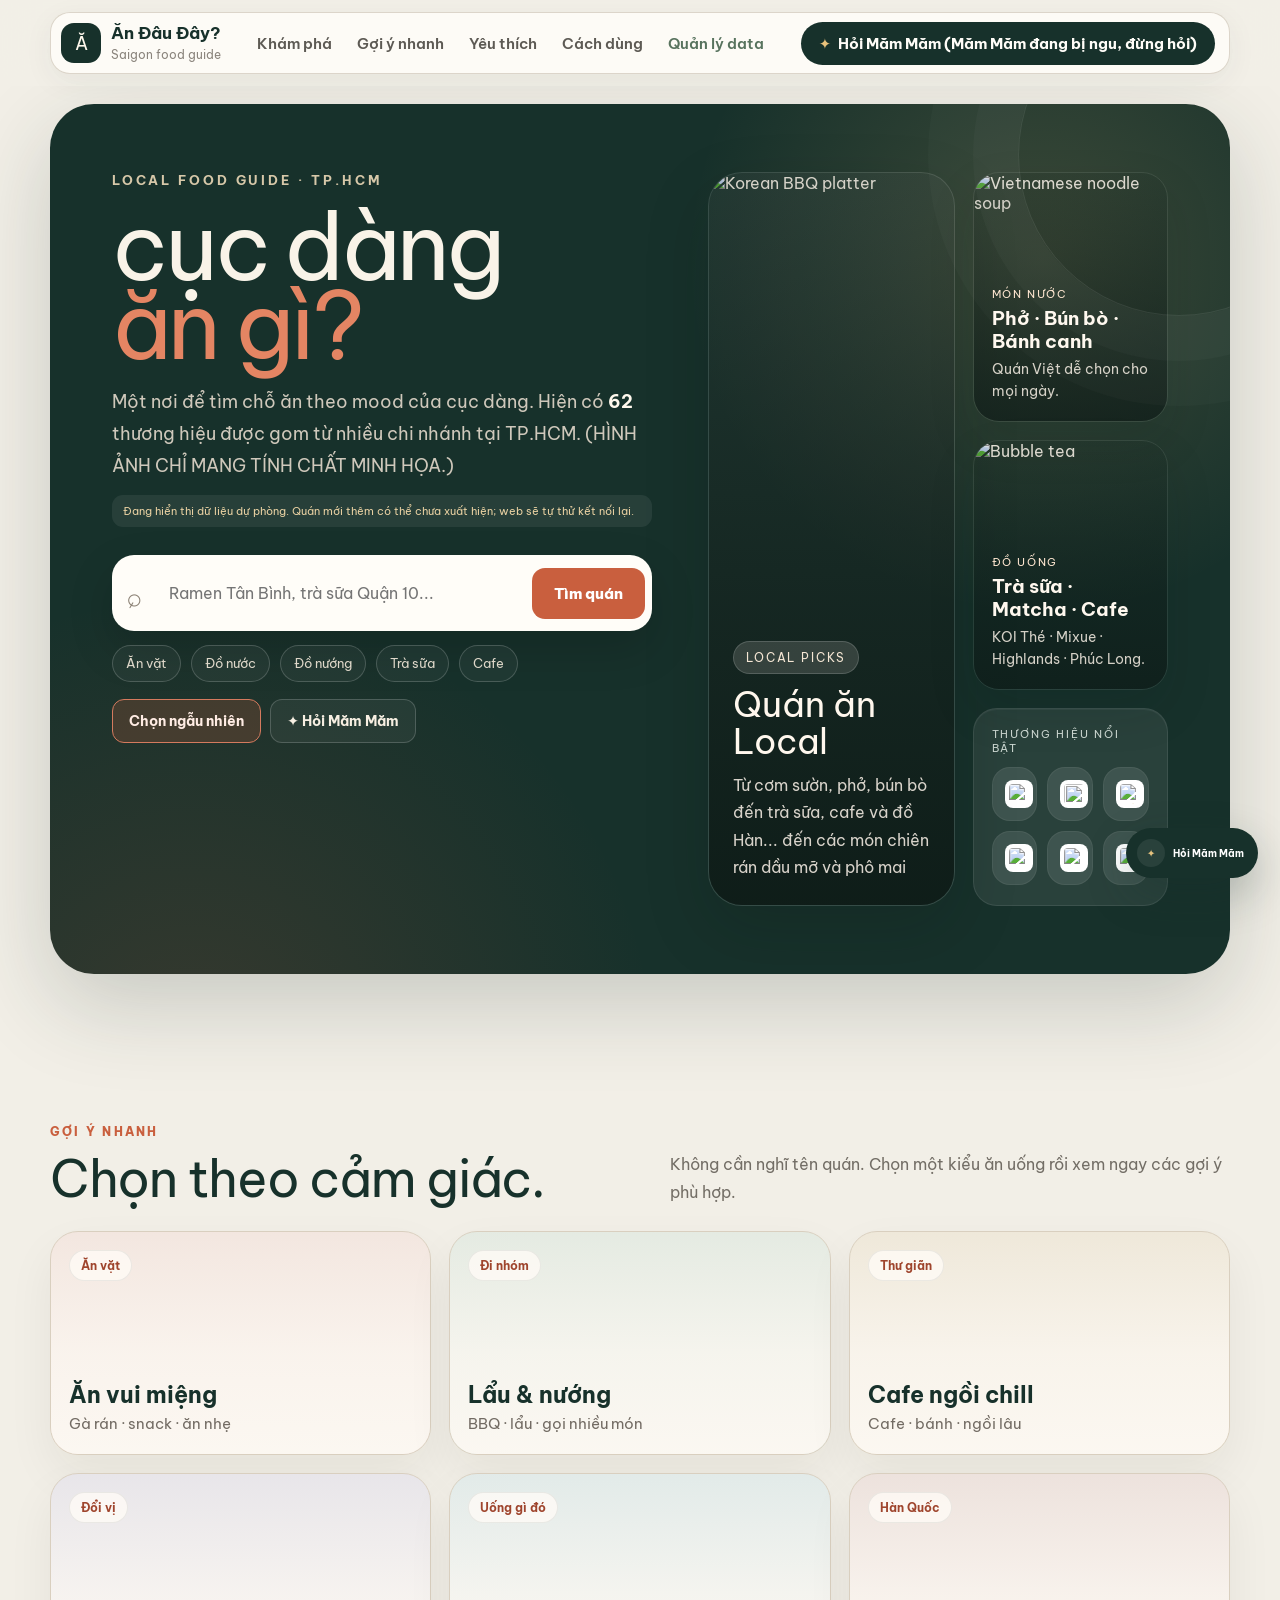
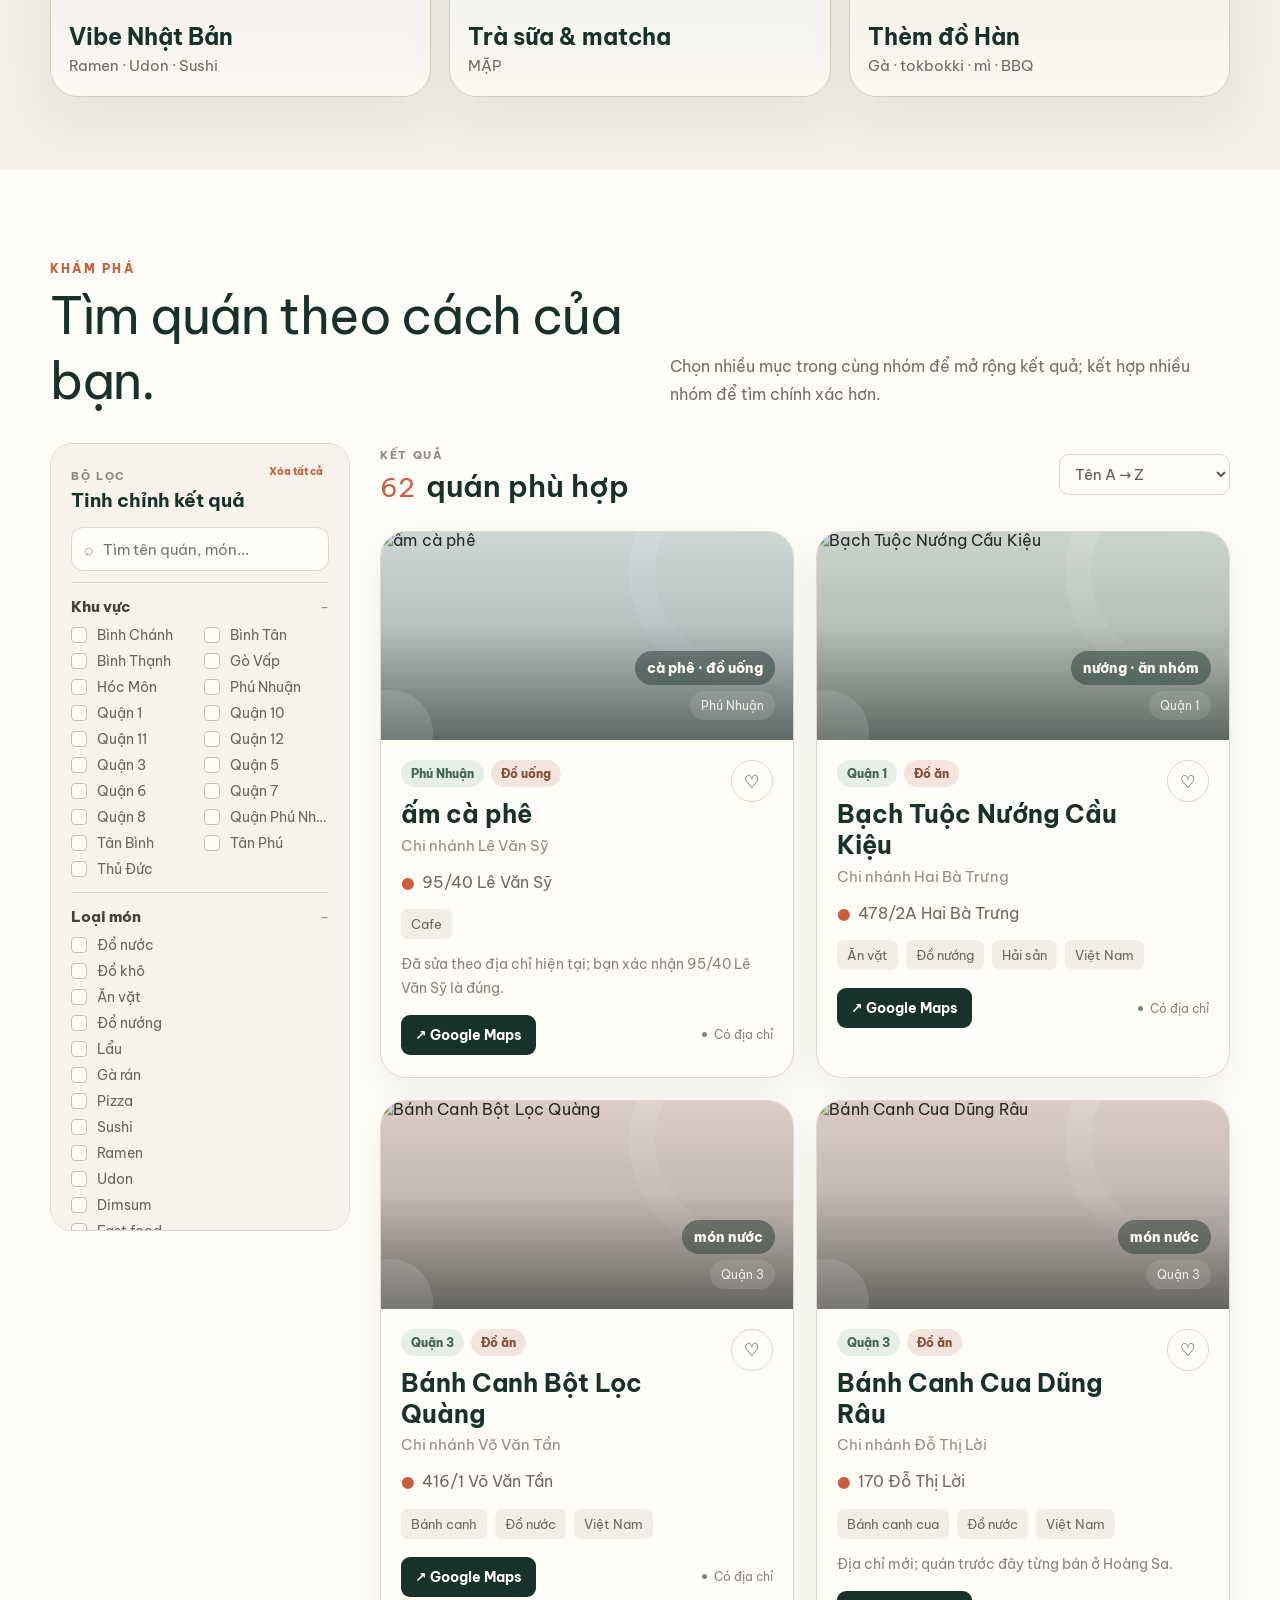
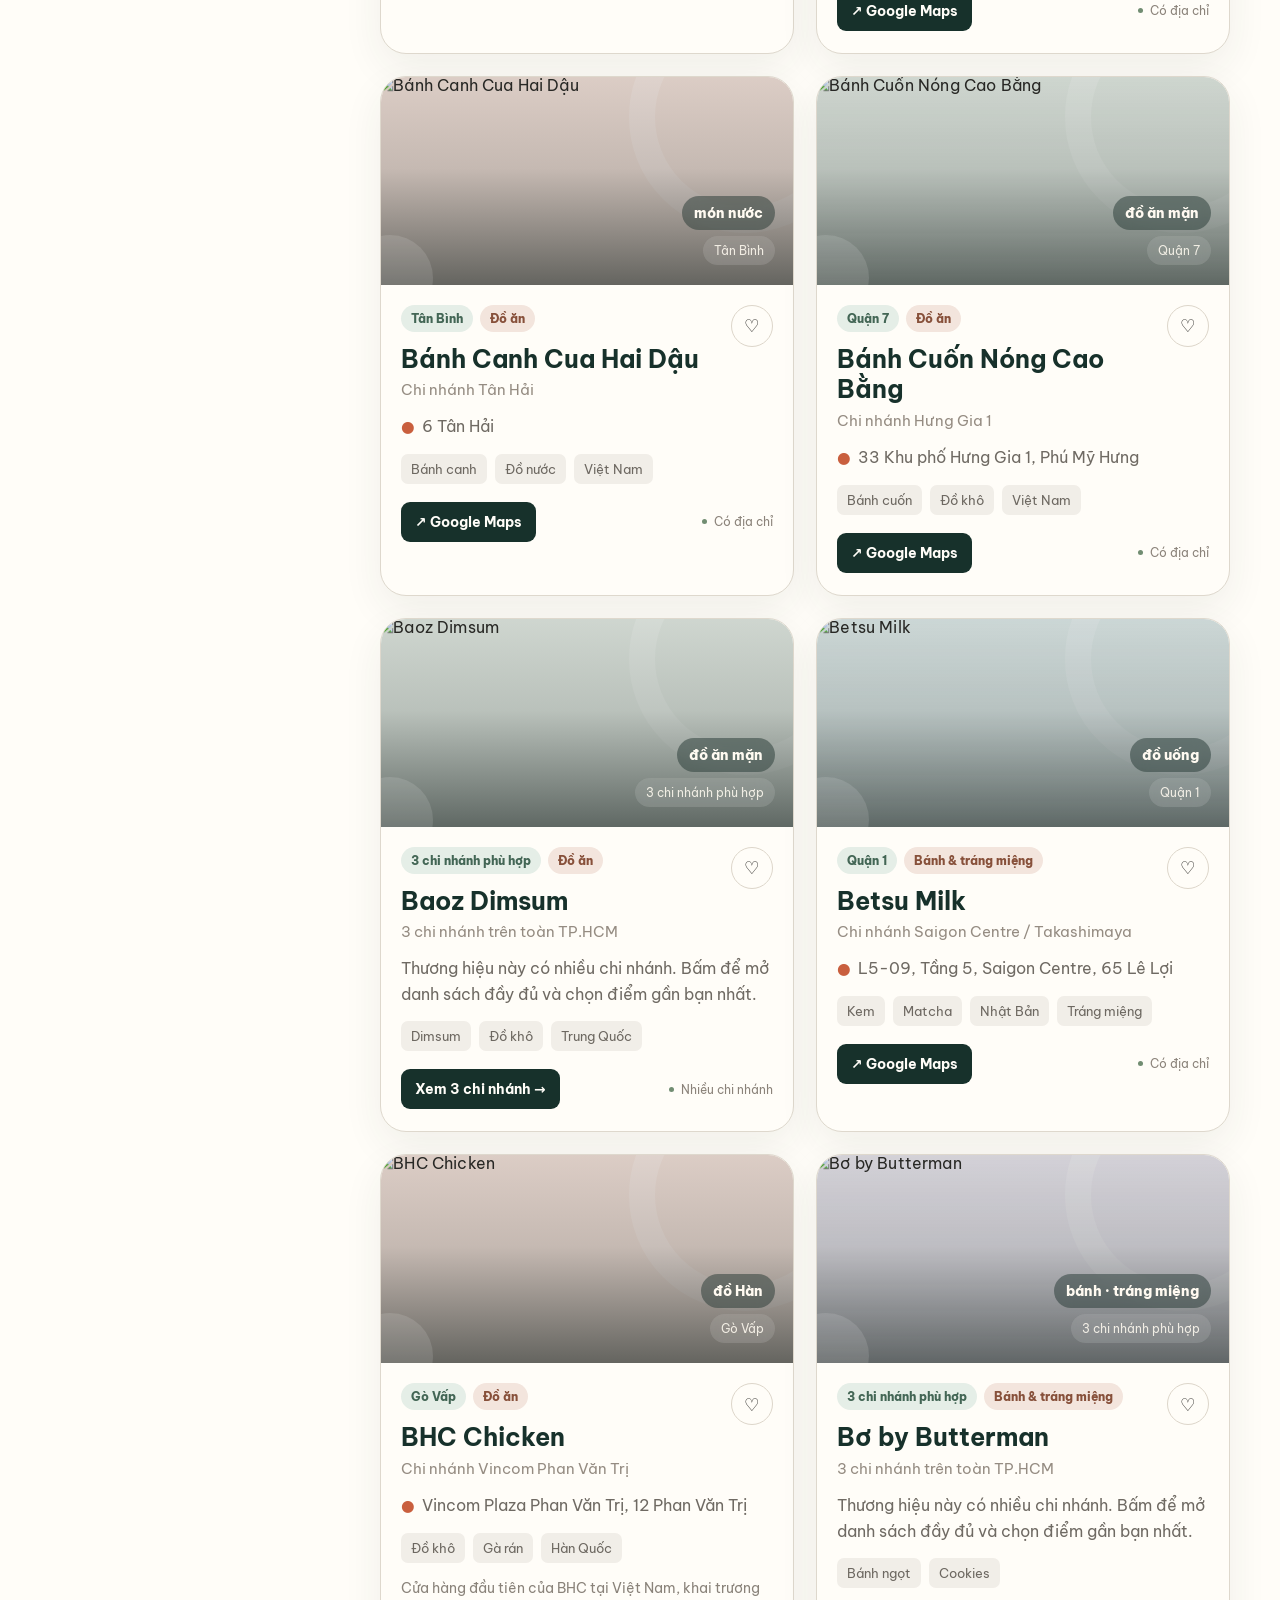
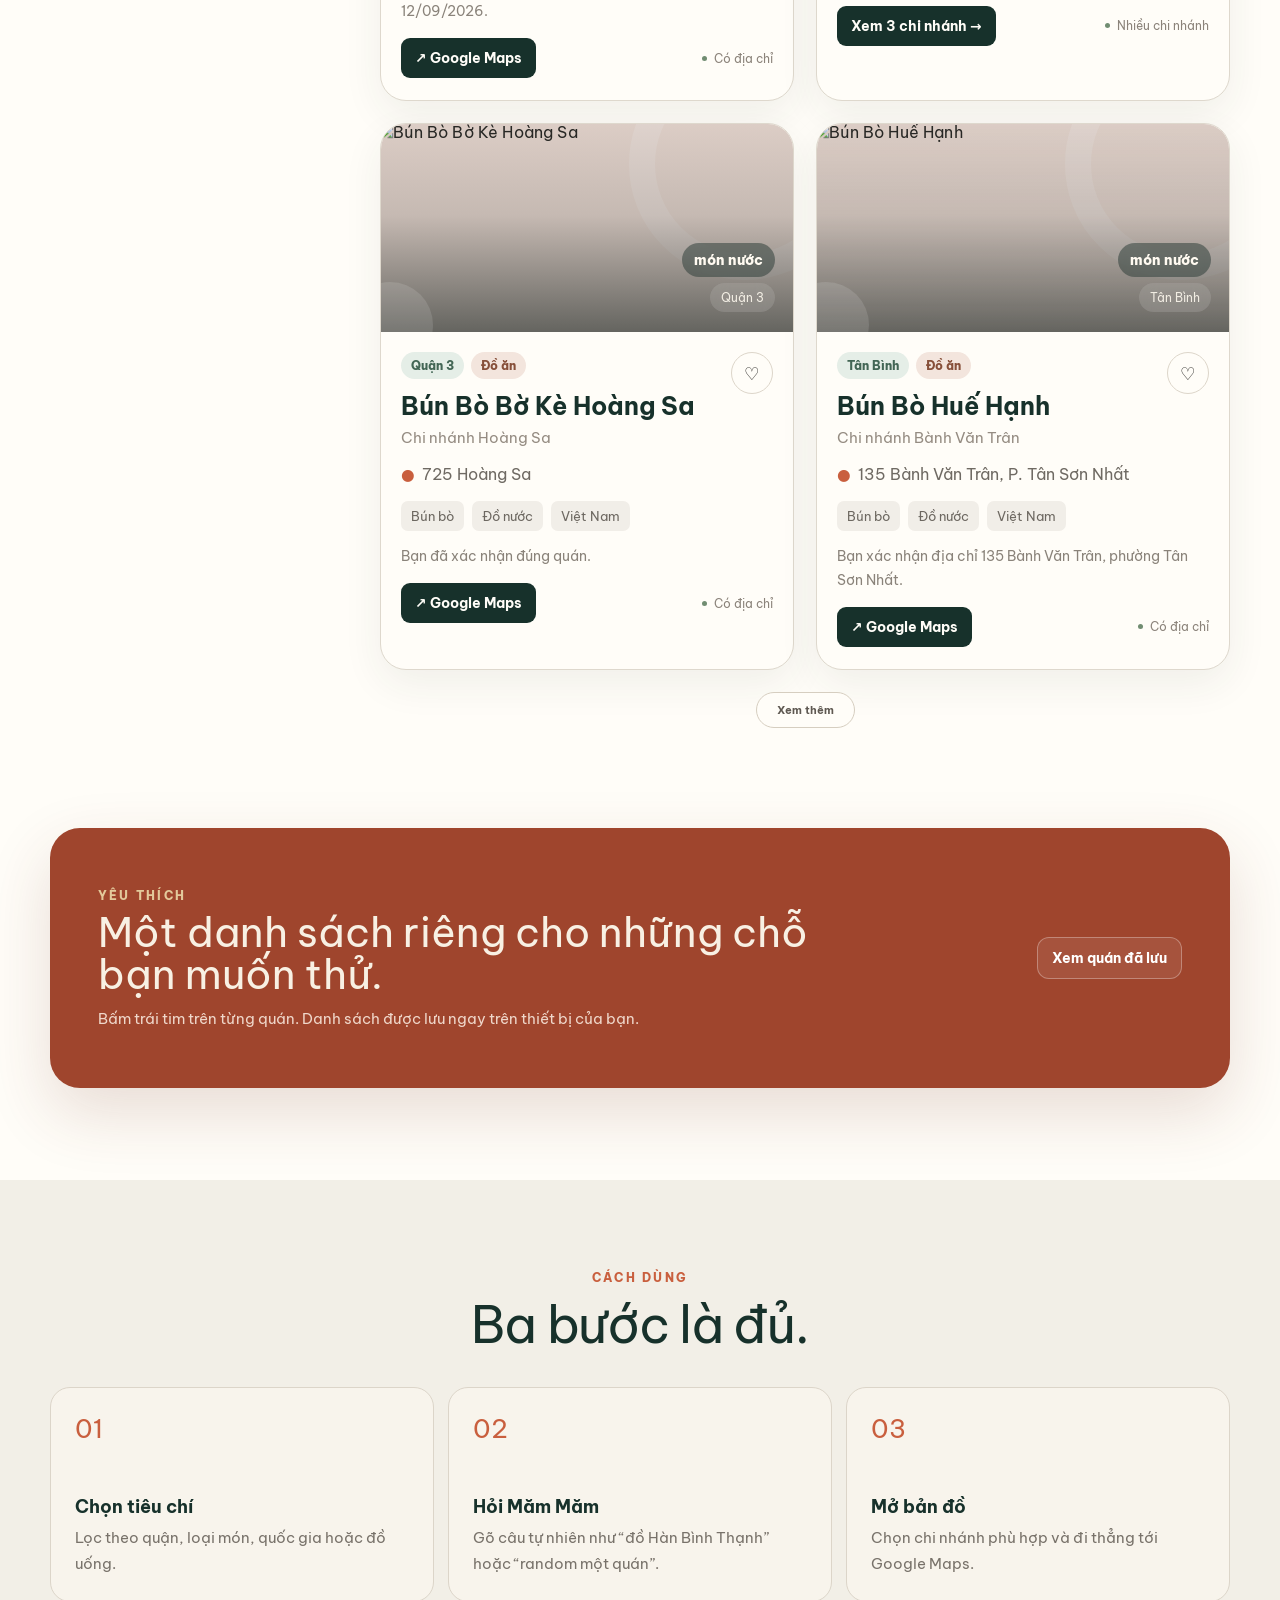
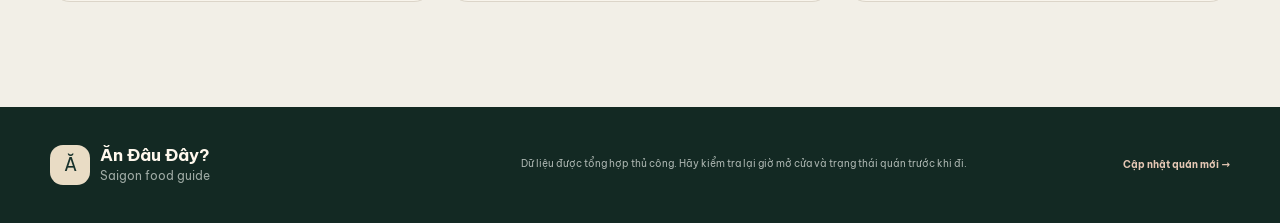
==== commit b7c95185: "update" ====
--- a/index.html
+++ b/index.html
@@ -42,8 +42,8 @@
       <div class="container hero-shell">
         <div class="hero-copy">
           <div class="eyebrow">LOCAL FOOD GUIDE · TP.HCM</div>
-          <h1>Hôm nay<br><em>ăn ở đâu?</em></h1>
-          <p class="hero-lead">Một nơi để lọc, lưu và tìm quán theo đúng mood của bạn. Hiện có <strong id="heroCount">0</strong> thương hiệu được gom từ nhiều chi nhánh tại TP.HCM. (HÌNH ẢNH CHỈ MANG TÍNH CHẤT MINH HỌA. CÓ GÌ SAI SÓT VUI LÒNG BỎ QUA)</p>
+          <h1>cục dàng<br><em>ăn gì?</em></h1>
+          <p class="hero-lead">Một nơi để tìm chỗ ăn theo mood của cục dàng. Hiện có <strong id="heroCount">0</strong> thương hiệu được gom từ nhiều chi nhánh tại TP.HCM. (HÌNH ẢNH CHỈ MANG TÍNH CHẤT MINH HỌA.)</p>
           <p id="dataStatus" role="status" hidden></p>
 
           <div class="hero-search-wrap">
--- a/style.css
+++ b/style.css
@@ -65,7 +65,7 @@
   border-radius: 13px;
   color: #fff8ed;
   background: var(--ink);
-  font-family: "DM Serif Display", serif;
+  font-family: "Be Vietnam Pro", sans-serif;
   font-size: 1.15rem;
 }
 .brand strong { display: block; color: var(--ink); font-size: .9rem; line-height: 1.15; }
@@ -123,7 +123,7 @@
 .eyebrow { color: #d7c8a9; font-size: .63rem; font-weight: 700; letter-spacing: .22em; }
 .hero h1 {
   margin: 18px 0 20px;
-  font-family: "DM Serif Display", serif;
+  font-family: "Be Vietnam Pro", sans-serif;
   font-size: clamp(4rem, 7.2vw, 7rem);
   line-height: .86;
   font-weight: 400;
@@ -183,9 +183,9 @@
   background: #f7f1e5;
   box-shadow: 0 24px 55px rgba(0,0,0,.16);
 }
-.board-number { align-self: start; width: 48px; height: 48px; display: grid; place-items: center; border-radius: 50%; border: 1px solid #cdbda3; color: var(--terracotta-dark); font-family: "DM Serif Display", serif; font-size: 1.1rem; }
+.board-number { align-self: start; width: 48px; height: 48px; display: grid; place-items: center; border-radius: 50%; border: 1px solid #cdbda3; color: var(--terracotta-dark); font-family: "Be Vietnam Pro", sans-serif; font-size: 1.1rem; }
 .board-main-card small { color: #8f877b; font-size: .58rem; text-transform: uppercase; letter-spacing: .12em; }
-.board-main-card strong { display: block; margin-top: 8px; color: var(--ink); font-family: "DM Serif Display", serif; font-size: 1.75rem; font-weight: 400; line-height: 1.08; }
+.board-main-card strong { display: block; margin-top: 8px; color: var(--ink); font-family: "Be Vietnam Pro", sans-serif; font-size: 1.75rem; font-weight: 400; line-height: 1.08; }
 .board-main-card p { margin: 10px 0 0; color: #766f66; font-size: .68rem; line-height: 1.65; }
 .board-row { position: relative; z-index: 2; display: grid; grid-template-columns: 1fr 1fr; gap: 10px; margin-top: 10px; }
 .mini-pick { min-height: 88px; padding: 14px 15px; border-radius: 18px; border: 1px solid rgba(255,255,255,.13); background: rgba(255,255,255,.07); }
@@ -194,7 +194,7 @@
 .mini-pick small { display: block; margin-top: 2px; color: #aebdb5; font-size: .56rem; }
 .board-stats { position: relative; z-index: 2; display: grid; grid-template-columns: repeat(3,1fr); gap: 8px; margin-top: 18px; padding-top: 18px; border-top: 1px solid rgba(255,255,255,.11); }
 .board-stats div { display: flex; flex-direction: column; }
-.board-stats strong { color: #f9f2e7; font-family: "DM Serif Display", serif; font-size: 1.35rem; font-weight: 400; }
+.board-stats strong { color: #f9f2e7; font-family: "Be Vietnam Pro", sans-serif; font-size: 1.35rem; font-weight: 400; }
 .board-stats span { margin-top: 2px; color: #98aaa1; font-size: .52rem; }
 .board-circle { position: absolute; border-radius: 50%; pointer-events: none; }
 .circle-a { width: 220px; height: 220px; right: -110px; bottom: 70px; border: 34px solid rgba(201,95,62,.12); }
@@ -203,7 +203,7 @@
 /* Section headings */
 .section-heading { display: flex; justify-content: space-between; gap: 28px; align-items: end; margin-bottom: 30px; }
 .section-heading.center { justify-content: center; text-align: center; }
-.section-heading h2 { margin: 6px 0 0; color: var(--ink); font-family: "DM Serif Display", serif; font-size: clamp(2.2rem,4vw,3.35rem); font-weight: 400; letter-spacing: -.025em; }
+.section-heading h2 { margin: 6px 0 0; color: var(--ink); font-family: "Be Vietnam Pro", sans-serif; font-size: clamp(2.2rem,4vw,3.35rem); font-weight: 400; letter-spacing: -.025em; }
 .section-heading > p { max-width: 475px; margin: 0 0 5px; color: var(--muted); font-size: .74rem; line-height: 1.75; }
 .kicker { color: var(--terracotta); font-size: .58rem; font-weight: 800; letter-spacing: .18em; }
 .kicker.light { color: #e3c99b; }
@@ -228,7 +228,7 @@
   transition: transform .18s ease, box-shadow .18s ease, border-color .18s ease;
 }
 .mood-card:hover { transform: translateY(-3px); box-shadow: var(--shadow-soft); border-color: #cfc6b5; }
-.mood-index { position: absolute; top: 14px; right: 14px; color: #989084; font-family: "DM Serif Display", serif; font-size: 1rem; }
+.mood-index { position: absolute; top: 14px; right: 14px; color: #989084; font-family: "Be Vietnam Pro", sans-serif; font-size: 1rem; }
 .mood-card b { color: var(--ink); font-size: .72rem; }
 .mood-card small { margin-top: 4px; color: #7d766e; font-size: .54rem; line-height: 1.45; }
 .mood-1 { background: #f1e3dc; }
@@ -275,7 +275,7 @@
 
 .results-toolbar { min-height: 56px; display: flex; align-items: center; justify-content: space-between; gap: 18px; }
 .results-toolbar h3 { margin: 4px 0 0; font-size: .9rem; font-weight: 600; }
-.results-toolbar h3 strong { margin-right: 4px; color: var(--terracotta); font-family: "DM Serif Display", serif; font-size: 1.65rem; font-weight: 400; }
+.results-toolbar h3 strong { margin-right: 4px; color: var(--terracotta); font-family: "Be Vietnam Pro", sans-serif; font-size: 1.65rem; font-weight: 400; }
 .toolbar-actions { display: flex; align-items: center; gap: 8px; }
 .toolbar-actions select { border: 1px solid #dcd5c9; border-radius: 10px; padding: 9px 29px 9px 11px; outline: 0; color: #5f5b55; background: #fffdf8; font-size: .66rem; }
 .mobile-filter-btn { display: none; border: 1px solid #dcd5c9; border-radius: 10px; padding: 9px 11px; background: #fffdf8; font-size: .66rem; font-weight: 700; }
@@ -323,7 +323,7 @@
   color: var(--ink);
   background: rgba(255,253,248,.72);
   backdrop-filter: blur(7px);
-  font-family: "DM Serif Display", serif;
+  font-family: "Be Vietnam Pro", sans-serif;
   font-size: 1.6rem;
 }
 .card-visual-meta { position: relative; z-index: 2; display: flex; flex-direction: column; align-items: flex-end; gap: 3px; }
@@ -352,7 +352,7 @@
 .status-dot { display: inline-flex; align-items: center; gap: 5px; color: #8b837a; font-size: .51rem; }
 .status-dot i { width: 5px; height: 5px; border-radius: 50%; background: var(--sage); }
 .empty-state { margin-top: 10px; padding: 60px 20px; border: 1px dashed #d2cabc; border-radius: 20px; text-align: center; background: #faf7f1; }
-.empty-mark { color: var(--terracotta); font-family: "DM Serif Display", serif; font-size: 2.2rem; }
+.empty-mark { color: var(--terracotta); font-family: "Be Vietnam Pro", sans-serif; font-size: 2.2rem; }
 .empty-state h3 { margin: 7px 0 5px; }
 .empty-state p { color: #827b72; font-size: .7rem; }
 .empty-state button { border: 0; border-radius: 9px; padding: 9px 12px; cursor: pointer; color: #fff; background: var(--ink); font-size: .65rem; font-weight: 700; }
@@ -363,7 +363,7 @@
 .favorite-section { padding: 0 0 92px; background: var(--paper); }
 .favorite-banner { min-height: 260px; display: flex; align-items: center; justify-content: space-between; gap: 32px; padding: 45px 48px; border-radius: 30px; color: #f8f0e3; background: var(--terracotta-dark); box-shadow: 0 25px 65px rgba(112,52,35,.16); }
 .favorite-banner > div { max-width: 720px; }
-.favorite-banner h2 { margin: 7px 0 10px; font-family: "DM Serif Display", serif; font-size: 2.55rem; font-weight: 400; line-height: 1.05; }
+.favorite-banner h2 { margin: 7px 0 10px; font-family: "Be Vietnam Pro", sans-serif; font-size: 2.55rem; font-weight: 400; line-height: 1.05; }
 .favorite-banner p { margin: 0; color: #efd7ca; font-size: .75rem; line-height: 1.7; }
 .favorite-banner button { border: 1px solid rgba(255,255,255,.3); border-radius: 12px; padding: 11px 14px; cursor: pointer; color: #fff; background: rgba(255,255,255,.08); font-size: .66rem; font-weight: 700; }
 
@@ -371,7 +371,7 @@
 .how-section { padding: 86px 0 105px; background: var(--cream); }
 .how-grid { display: grid; grid-template-columns: repeat(3,1fr); gap: 14px; }
 .how-grid article { min-height: 200px; padding: 24px; border: 1px solid #dcd5c9; border-radius: 20px; background: #f8f4ec; }
-.how-grid article > span { display: block; margin-bottom: 50px; color: var(--terracotta); font-family: "DM Serif Display", serif; font-size: 1.35rem; }
+.how-grid article > span { display: block; margin-bottom: 50px; color: var(--terracotta); font-family: "Be Vietnam Pro", sans-serif; font-size: 1.35rem; }
 .how-grid h3 { margin: 0 0 7px; color: var(--ink); font-size: .83rem; }
 .how-grid p { margin: 0; color: #78726a; font-size: .64rem; line-height: 1.7; }
 
@@ -390,7 +390,7 @@
 .chat-widget { position: fixed; right: 22px; bottom: 22px; z-index: 80; width: min(400px,calc(100vw - 28px)); height: min(640px,calc(100vh - 38px)); display: flex; flex-direction: column; overflow: hidden; border: 1px solid #d8d0c3; border-radius: 24px; background: #fffdf8; box-shadow: 0 28px 90px rgba(36,46,41,.25); transform: translateY(20px) scale(.97); opacity: 0; pointer-events: none; transition: .2s ease; }
 .chat-widget.open { transform: translateY(0) scale(1); opacity: 1; pointer-events: auto; }
 .chat-header { display: grid; grid-template-columns: 42px 1fr auto; align-items: center; gap: 10px; padding: 15px; color: #fff; background: var(--ink); }
-.bot-avatar { width: 42px; height: 42px; display: grid; place-items: center; border-radius: 13px; color: var(--ink); background: #e5d8c0; font-family: "DM Serif Display", serif; font-size: 1.1rem; }
+.bot-avatar { width: 42px; height: 42px; display: grid; place-items: center; border-radius: 13px; color: var(--ink); background: #e5d8c0; font-family: "Be Vietnam Pro", sans-serif; font-size: 1.1rem; }
 .chat-header strong { display: block; font-size: .78rem; }
 .chat-header small { display: flex; align-items: center; gap: 5px; margin-top: 3px; color: #a8b6af; font-size: .58rem; }
 .chat-header small i { width: 6px; height: 6px; border-radius: 50%; background: #70b48a; }
@@ -419,7 +419,7 @@
 .branch-modal.open .branch-modal-card { transform: translateY(0) scale(1); }
 .branch-modal-head { display: flex; align-items: flex-start; justify-content: space-between; gap: 20px; padding: 23px 25px 18px; color: #fff8ed; background: var(--ink); }
 .branch-modal-head span { display: block; margin-bottom: 5px; color: #d8b98b; font-size: .55rem; font-weight: 800; letter-spacing: .13em; }
-.branch-modal-head h2 { margin: 0; font-family: "DM Serif Display", serif; font-size: 1.65rem; font-weight: 400; }
+.branch-modal-head h2 { margin: 0; font-family: "Be Vietnam Pro", sans-serif; font-size: 1.65rem; font-weight: 400; }
 .branch-modal-head p { margin: 5px 0 0; color: #a8b5af; font-size: .66rem; }
 .branch-modal-head button { width: 36px; height: 36px; border: 1px solid rgba(255,255,255,.16); border-radius: 50%; cursor: pointer; color: #fff; background: rgba(255,255,255,.06); font-size: 1.35rem; }
 .branch-modal-list { display: grid; gap: 10px; overflow-y: auto; padding: 17px; }
@@ -584,7 +584,7 @@
   color: #fffaf0;
   background: rgba(16,37,31,.45);
   backdrop-filter: blur(8px);
-  font-family: "DM Serif Display", serif;
+  font-family: "Be Vietnam Pro", sans-serif;
   font-size: 1.45rem;
   box-shadow: 0 12px 28px rgba(0,0,0,.14);
 }
@@ -712,7 +712,7 @@
   font-size: .72rem;
 }
 .showcase-copy strong {
-  font-family: "DM Serif Display", serif;
+  font-family: "Be Vietnam Pro", sans-serif;
   font-size: 2.2rem;
   line-height: 1.05;
   font-weight: 400;
@@ -897,3 +897,161 @@
   .mood-card { min-height: 190px; }
   .showcase-brand-chips { grid-template-columns: 1fr 1fr; }
 }
+/* ===== MOBILE FIX ===== */
+@media (max-width: 590px) {
+  .container {
+    width: calc(100% - 20px);
+  }
+
+  /* HEADER */
+  .site-header {
+    padding: 8px 0;
+  }
+
+  .nav-wrap {
+    height: auto;
+    min-height: 64px;
+    padding: 8px 10px;
+    gap: 8px;
+    border-radius: 18px;
+  }
+
+  .brand {
+    gap: 8px;
+    min-width: 0;
+    flex: 1;
+  }
+
+  .brand-mark {
+    width: 44px;
+    height: 44px;
+    flex: 0 0 44px;
+  }
+
+  .brand strong {
+    font-size: 1rem;
+    white-space: nowrap;
+  }
+
+  .brand small {
+    display: none;
+  }
+
+  .nav-links {
+    display: none;
+  }
+
+  .nav-chat-btn {
+    flex: 0 0 auto;
+    max-width: 148px;
+    padding: 10px 12px;
+    border-radius: 16px;
+    font-size: .78rem;
+    line-height: 1.25;
+    text-align: center;
+    justify-content: center;
+  }
+
+  /* HERO */
+  .hero {
+    padding: 8px 0 42px;
+  }
+
+  .hero-shell {
+    min-height: auto;
+    padding: 34px 20px 38px;
+    border-radius: 26px;
+  }
+
+  .hero-copy {
+    text-align: center;
+  }
+
+  .eyebrow {
+    font-size: .68rem;
+    line-height: 1.5;
+  }
+
+  .hero h1 {
+    margin: 18px 0 18px;
+    font-size: clamp(3.1rem, 15vw, 4.2rem);
+    line-height: .92;
+  }
+
+  .hero-lead {
+    font-size: .94rem;
+    line-height: 1.75;
+  }
+
+  /* SEARCH */
+  .hero-search-wrap {
+    margin-top: 24px;
+  }
+
+  .hero-search {
+    width: 100%;
+    height: auto;
+    display: grid;
+    grid-template-columns: 34px 1fr;
+    gap: 4px;
+    padding: 10px;
+    border-radius: 18px;
+  }
+
+  .hero-search input {
+    width: 100%;
+    font-size: .92rem;
+    padding: 12px 4px;
+  }
+
+  .hero-search button {
+    grid-column: 1 / -1;
+    width: 100%;
+    margin-top: 6px;
+    padding: 14px 16px;
+    border-radius: 14px;
+    font-size: .9rem;
+  }
+
+  /* QUICK CHIPS */
+  .quick-searches {
+    margin-top: 14px;
+    display: flex;
+    justify-content: center;
+    gap: 8px;
+  }
+
+  .quick-searches button {
+    padding: 8px 12px;
+    font-size: .78rem;
+  }
+
+  /* ACTION BUTTONS */
+  .hero-actions {
+    margin-top: 20px;
+    display: grid;
+    grid-template-columns: 1fr;
+    gap: 10px;
+  }
+
+  .primary-action,
+  .secondary-action {
+    width: 100%;
+    padding: 13px 16px;
+    font-size: .88rem;
+  }
+
+  /* CHAT FLOATING BUTTON */
+  .chat-fab {
+    right: 14px;
+    bottom: 14px;
+    width: 52px;
+    height: 52px;
+    padding: 0;
+    border-radius: 50%;
+  }
+
+  .chat-fab b {
+    display: none;
+  }
+}
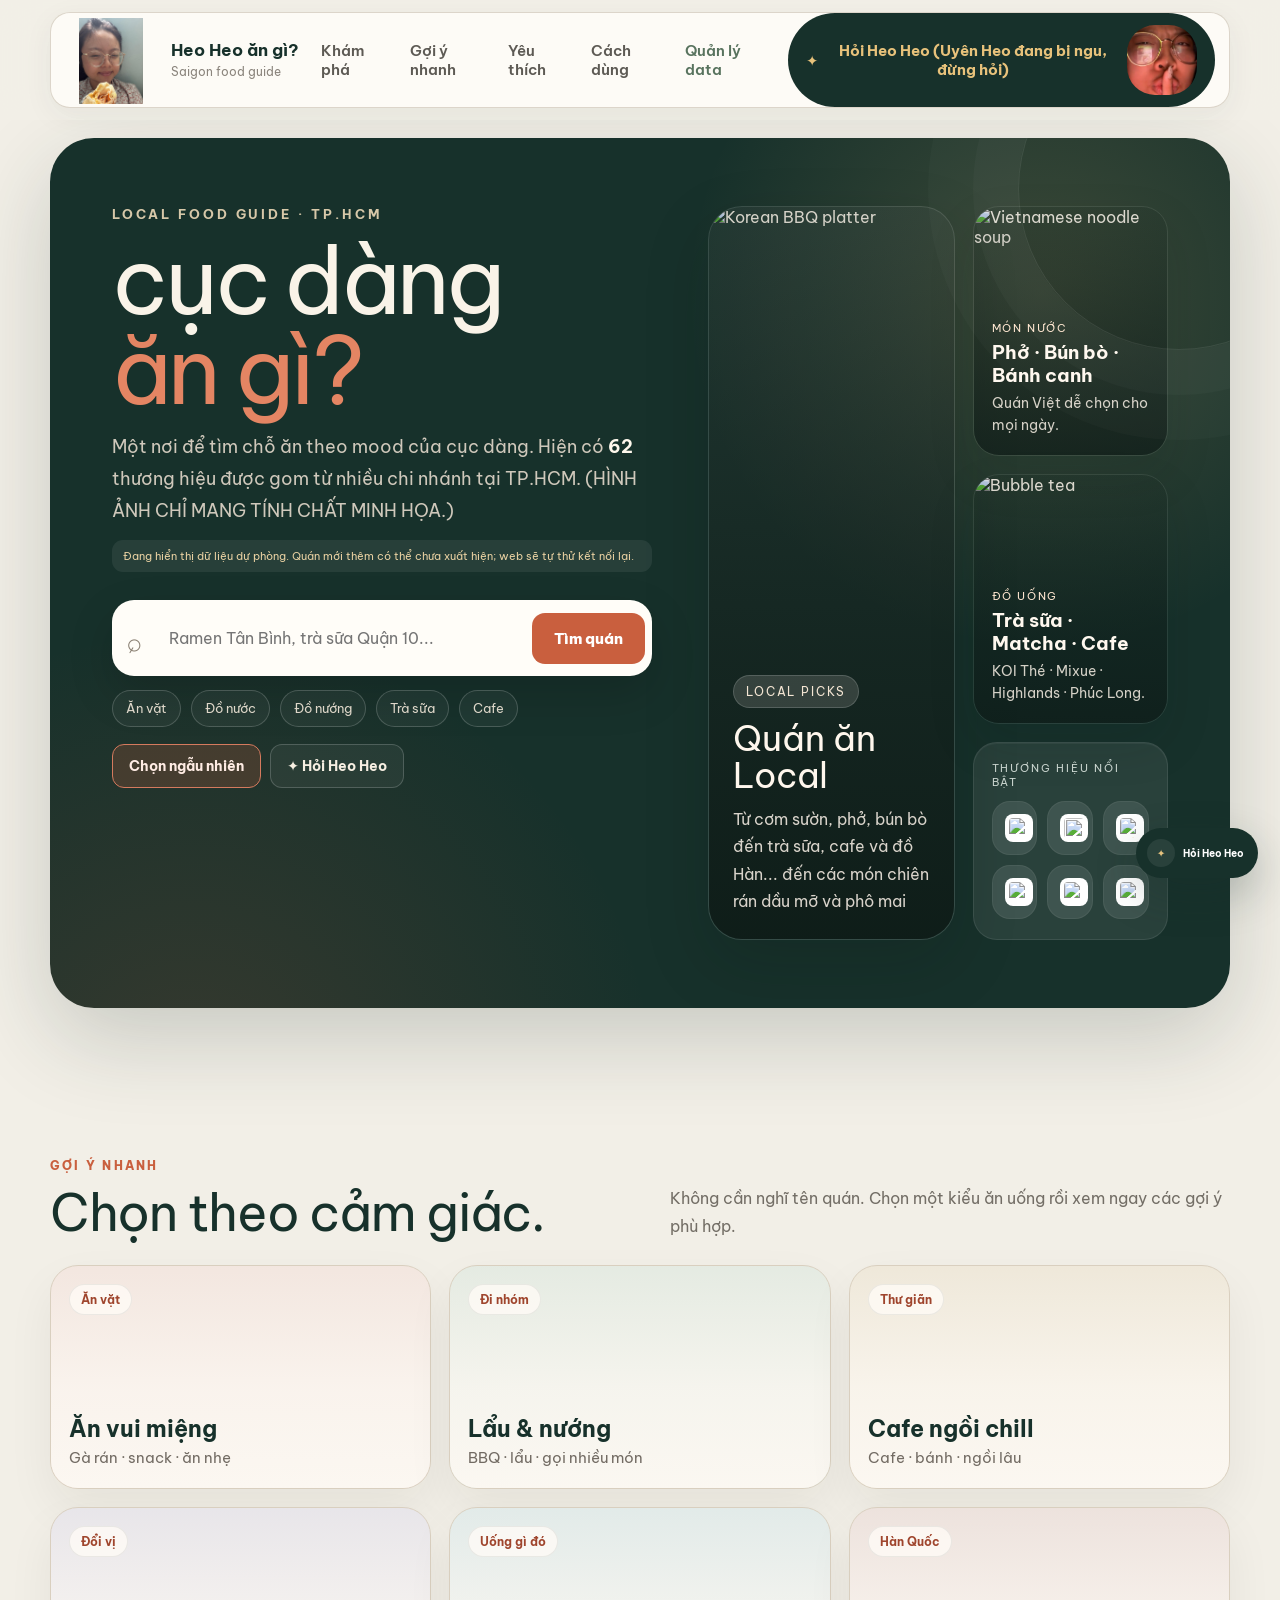
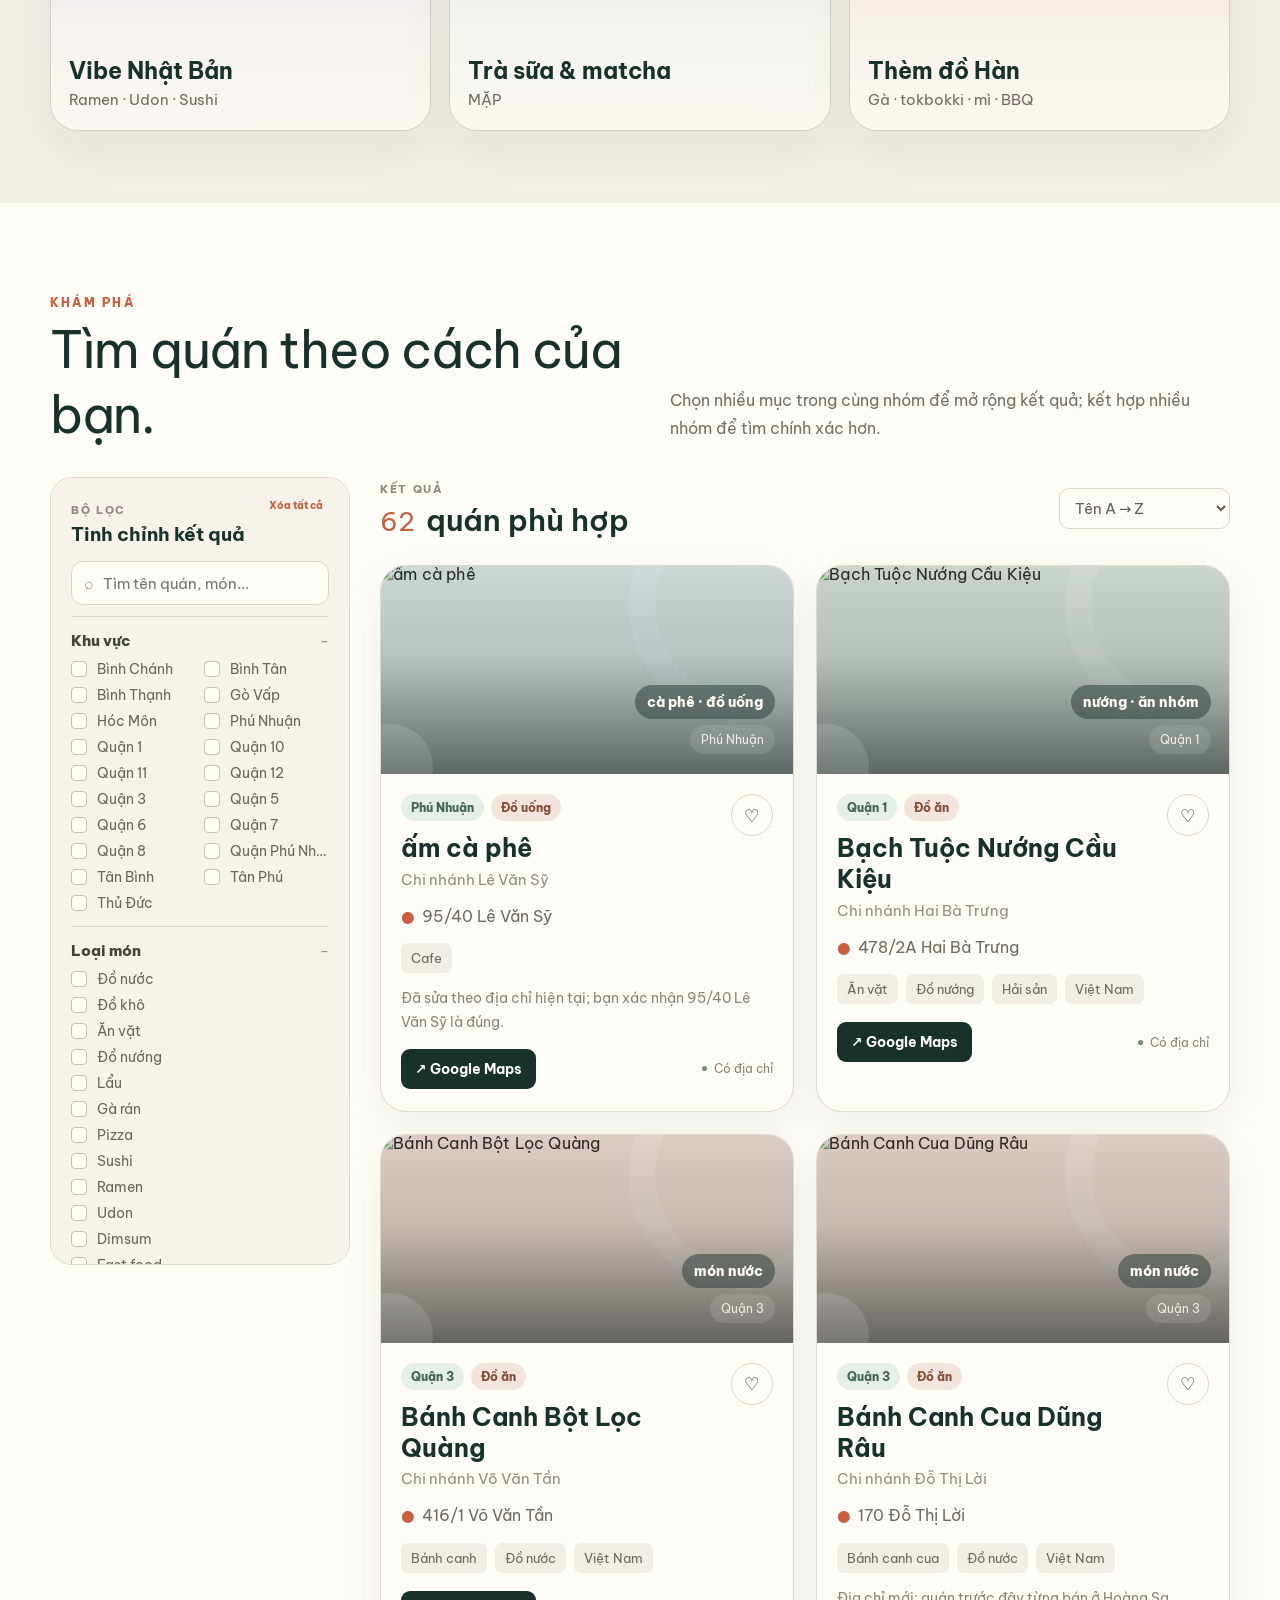
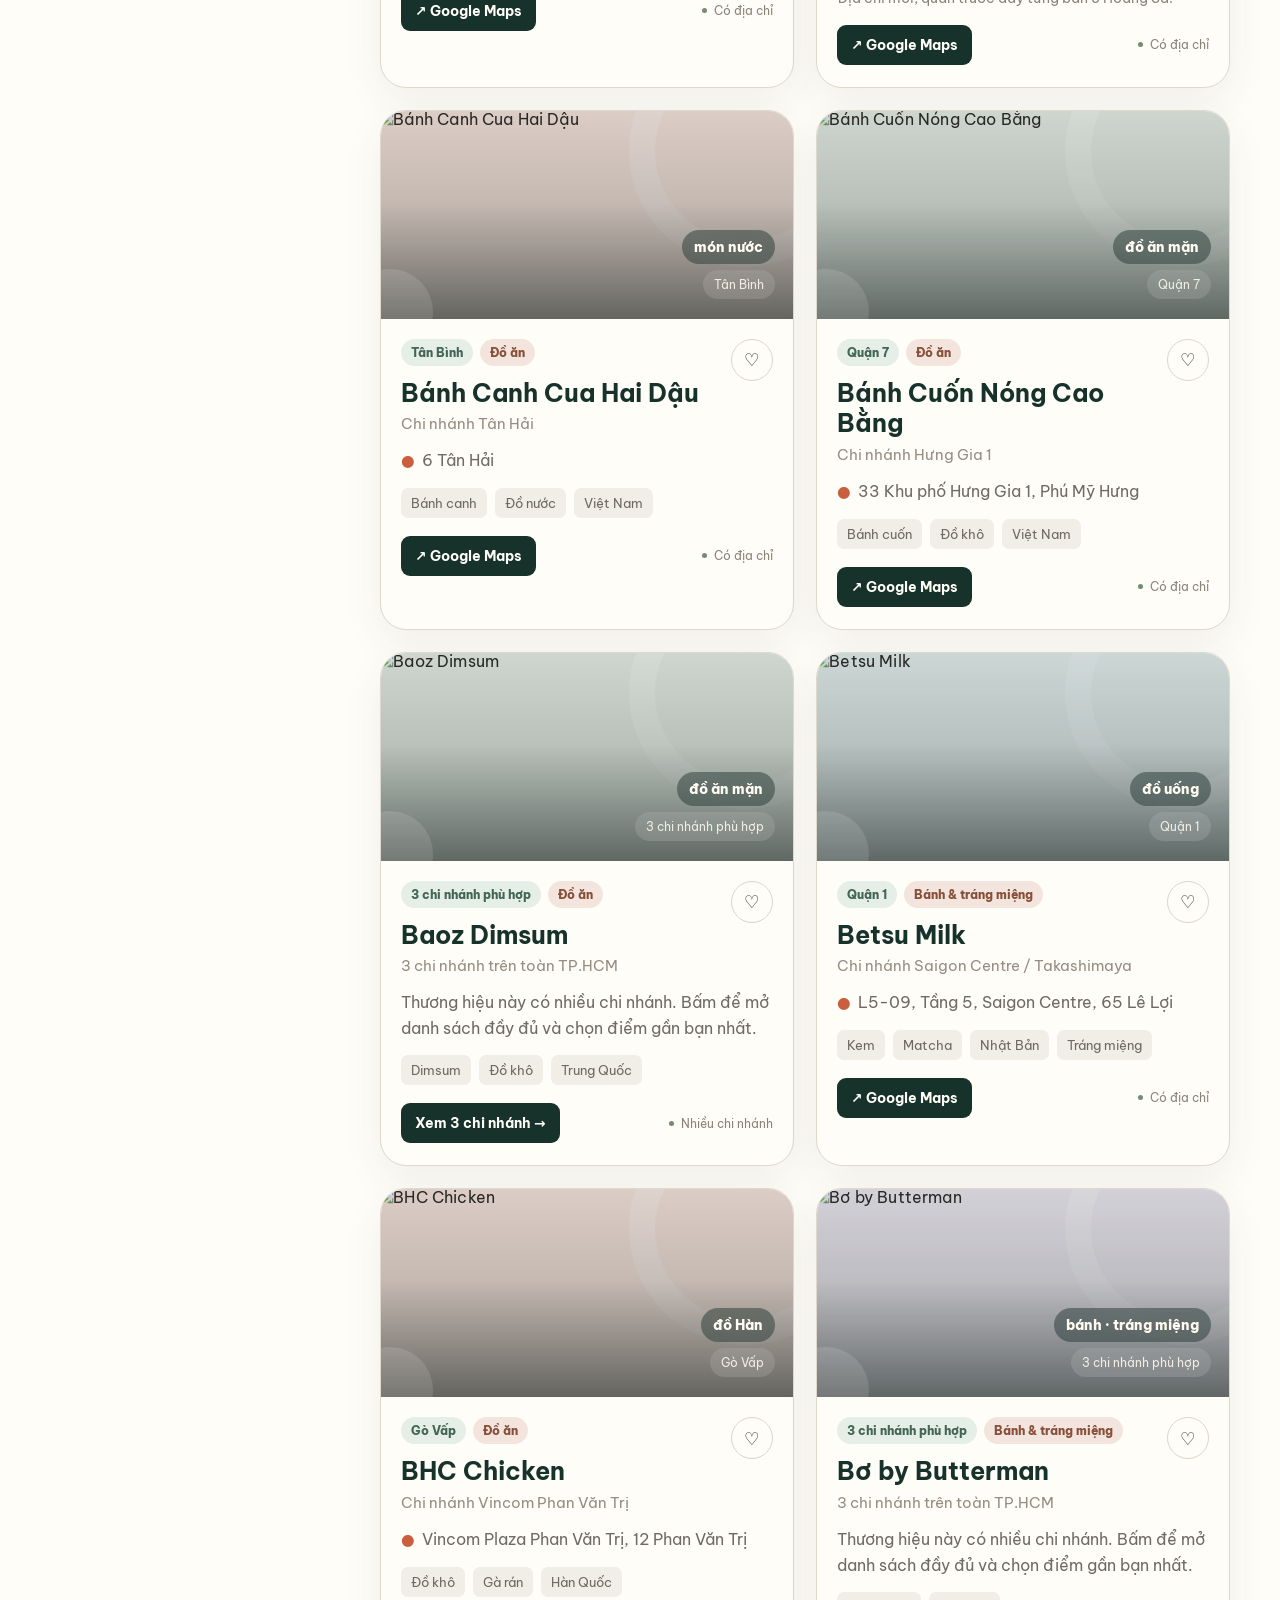
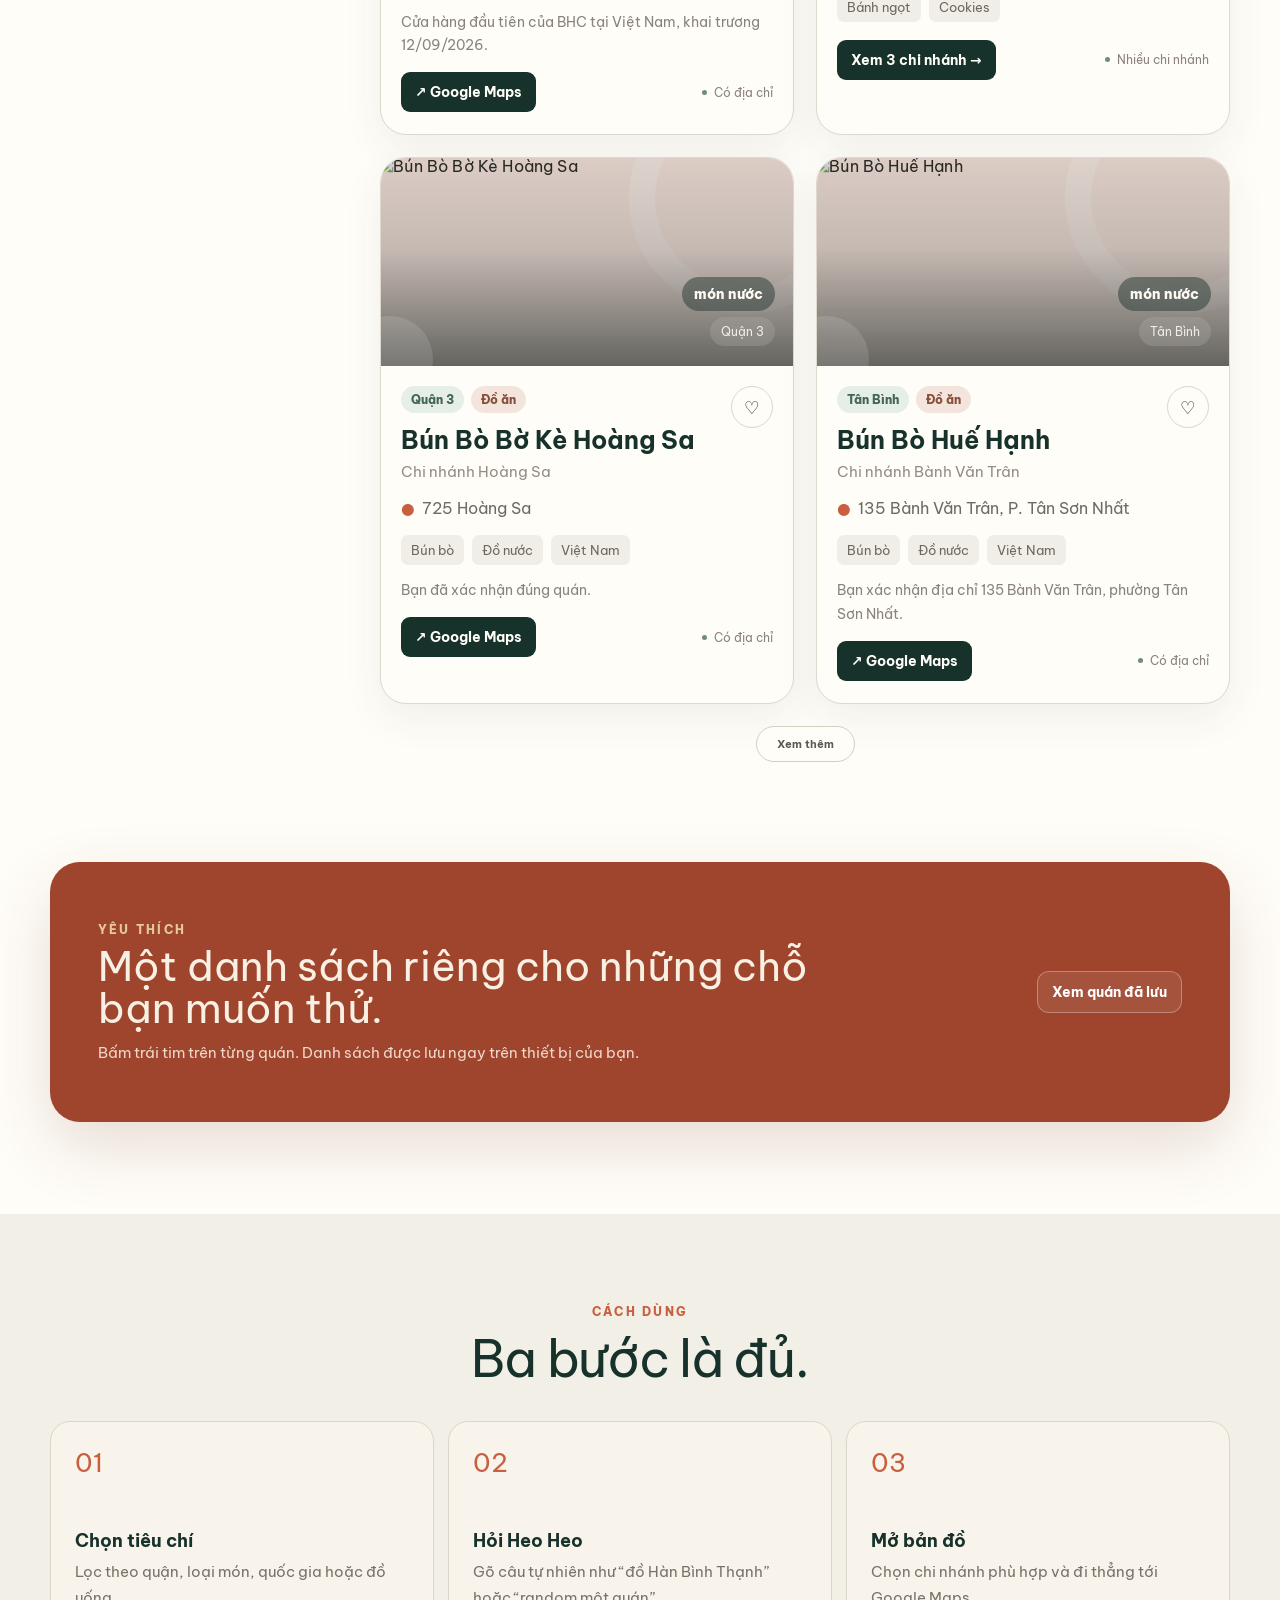
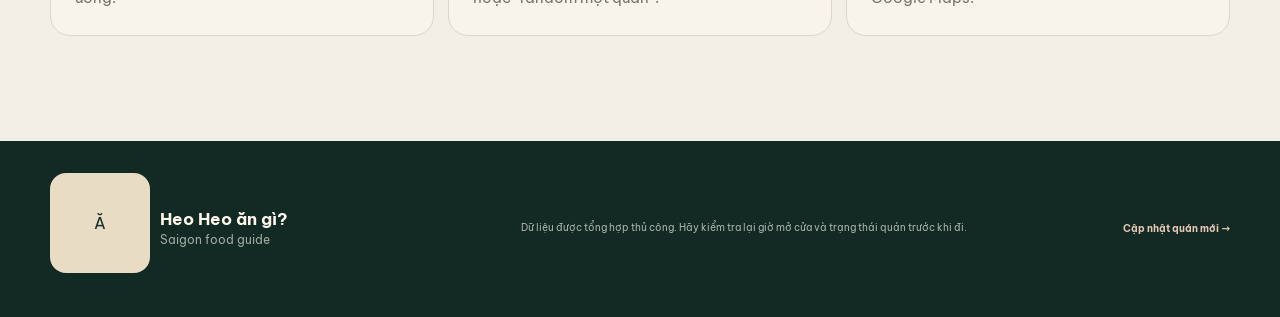
==== commit 92b1043e: "update" ====
--- a/index.html
+++ b/index.html
@@ -5,7 +5,7 @@
   <meta name="viewport" content="width=device-width, initial-scale=1.0" />
   <meta name="description" content="Tìm quán ăn, quán nước và nhà hàng ở TP.HCM theo quận, món ăn và phong cách ẩm thực." />
   <meta name="theme-color" content="#16362f" />
-  <title>Ăn Đâu Đây? — Food Finder Sài Gòn</title>
+  <title>Heo Heo ăn gì? — Food Finder Sài Gòn</title>
   <link rel="preconnect" href="https://fonts.googleapis.com" />
   <link rel="preconnect" href="https://fonts.gstatic.com" crossorigin />
   <link href="https://fonts.googleapis.com/css2?family=Be+Vietnam+Pro:wght@400;500;600;700;800&family=DM+Serif+Display&display=swap" rel="stylesheet" />
@@ -15,10 +15,12 @@
 <body>
   <header class="site-header">
     <div class="container nav-wrap">
-      <a class="brand" href="#top" aria-label="Ăn Đâu Đây?">
-        <span class="brand-mark">Ă</span>
+      <a class="brand" href="#top" aria-label="Heo Heo ăn gì?">
+        <span class="brand-mark">
+  <img src="./assets/logo.png" alt="Heo Heo ăn gì?">
+</span>
         <span>
-          <strong>Ăn Đâu Đây?</strong>
+          <strong>Heo Heo ăn gì?</strong>
           <small>Saigon food guide</small>
         </span>
       </a>
@@ -31,9 +33,19 @@
         <a class="admin-link" href="./admin.html">Quản lý data</a>
       </nav>
 
-      <button class="nav-chat-btn" id="navChatBtn" type="button">
-        <span>✦</span> Hỏi Măm Măm (Măm Măm đang bị ngu, đừng hỏi)
-      </button>
+<button class="nav-chat-btn" id="navChatBtn" type="button">
+  <span>✦</span>
+
+  <span class="nav-chat-text">
+    Hỏi Heo Heo (Uyên Heo đang bị ngu, đừng hỏi)
+  </span>
+
+  <img
+    class="nav-chat-image"
+    src="./assets/imlang.png"
+    alt="Heo Heo"
+  >
+</button>
     </div>
   </header>
 
@@ -42,7 +54,10 @@
       <div class="container hero-shell">
         <div class="hero-copy">
           <div class="eyebrow">LOCAL FOOD GUIDE · TP.HCM</div>
-          <h1>cục dàng<br><em>ăn gì?</em></h1>
+          <h1>
+            <span class="hero-title-line">cục dàng</span>
+            <em class="hero-title-line hero-title-accent">ăn gì?</em>
+          </h1>
           <p class="hero-lead">Một nơi để tìm chỗ ăn theo mood của cục dàng. Hiện có <strong id="heroCount">0</strong> thương hiệu được gom từ nhiều chi nhánh tại TP.HCM. (HÌNH ẢNH CHỈ MANG TÍNH CHẤT MINH HỌA.)</p>
           <p id="dataStatus" role="status" hidden></p>
 
@@ -63,7 +78,7 @@
 
           <div class="hero-actions">
             <button class="primary-action" id="randomBtn" type="button">Chọn ngẫu nhiên</button>
-            <button class="secondary-action" id="heroChatBtn" type="button">✦ Hỏi Măm Măm</button>
+            <button class="secondary-action" id="heroChatBtn" type="button">✦ Hỏi Heo Heo</button>
           </div>
         </div>
 
@@ -211,7 +226,7 @@
           <div id="emptyState" class="empty-state hidden">
             <div class="empty-mark">—</div>
             <h3>Chưa có quán nào khớp</h3>
-            <p>Thử bỏ bớt một bộ lọc hoặc hỏi Măm Măm để tìm cách khác.</p>
+            <p>Thử bỏ bớt một bộ lọc hoặc hỏi Heo Heo để tìm cách khác.</p>
             <button type="button" id="emptyClearBtn">Xóa bộ lọc</button>
           </div>
 
@@ -240,7 +255,7 @@
         </div>
         <div class="how-grid">
           <article><span>01</span><h3>Chọn tiêu chí</h3><p>Lọc theo quận, loại món, quốc gia hoặc đồ uống.</p></article>
-          <article><span>02</span><h3>Hỏi Măm Măm</h3><p>Gõ câu tự nhiên như “đồ Hàn Bình Thạnh” hoặc “random một quán”.</p></article>
+          <article><span>02</span><h3>Hỏi Heo Heo</h3><p>Gõ câu tự nhiên như “đồ Hàn Bình Thạnh” hoặc “random một quán”.</p></article>
           <article><span>03</span><h3>Mở bản đồ</h3><p>Chọn chi nhánh phù hợp và đi thẳng tới Google Maps.</p></article>
         </div>
       </div>
@@ -249,18 +264,20 @@
 
   <footer class="footer">
     <div class="container footer-grid">
-      <div class="brand footer-brand"><span class="brand-mark">Ă</span><span><strong>Ăn Đâu Đây?</strong><small>Saigon food guide</small></span></div>
+      <div class="brand footer-brand"><span class="brand-mark">Ă</span><span><strong>Heo Heo ăn gì?</strong><small>Saigon food guide</small></span></div>
       <p>Dữ liệu được tổng hợp thủ công. Hãy kiểm tra lại giờ mở cửa và trạng thái quán trước khi đi.</p>
       <a href="./admin.html">Cập nhật quán mới →</a>
     </div>
   </footer>
 
-  <button id="chatFab" class="chat-fab" type="button" aria-label="Mở chatbot"><span>✦</span><b>Hỏi Măm Măm</b></button>
+  <button id="chatFab" class="chat-fab" type="button" aria-label="Mở chatbot"><span>✦</span><b>Hỏi Heo Heo</b></button>
 
   <section id="chatWidget" class="chat-widget" aria-label="Chatbot tìm quán" aria-hidden="true">
     <header class="chat-header">
-      <div class="bot-avatar">M</div>
-      <div><strong>Măm Măm Bot</strong><small><i></i> đang online</small></div>
+      <div class="bot-avatar">
+  <img src="./assets/bot-avatar.png" alt="Heo Heo Bot">
+</div>
+      <div><strong>Heo Heo Bot</strong><small><i></i> đang online</small></div>
       <button id="closeChatBtn" type="button" aria-label="Đóng chatbot">×</button>
     </header>
     <div id="chatMessages" class="chat-messages" aria-live="polite"></div>
--- a/style.css
+++ b/style.css
@@ -58,15 +58,21 @@
 }
 .brand { display: inline-flex; align-items: center; gap: 10px; min-width: max-content; }
 .brand-mark {
-  width: 40px;
-  height: 40px;
+  width: 100px;
+  height: 100px;
+  border-radius: 16px;
+  overflow: hidden;
   display: grid;
   place-items: center;
-  border-radius: 13px;
-  color: #fff8ed;
-  background: var(--ink);
-  font-family: "Be Vietnam Pro", sans-serif;
-  font-size: 1.15rem;
+  background: transparent;
+  transform: translateY(-6px);
+}
+
+
+.brand-mark img {
+  width: 80%;
+  height: 80%;
+  object-fit: contain;
 }
 .brand strong { display: block; color: var(--ink); font-size: .9rem; line-height: 1.15; }
 .brand small { display: block; margin-top: 3px; color: #8b857d; font-size: .6rem; }
@@ -390,7 +396,20 @@
 .chat-widget { position: fixed; right: 22px; bottom: 22px; z-index: 80; width: min(400px,calc(100vw - 28px)); height: min(640px,calc(100vh - 38px)); display: flex; flex-direction: column; overflow: hidden; border: 1px solid #d8d0c3; border-radius: 24px; background: #fffdf8; box-shadow: 0 28px 90px rgba(36,46,41,.25); transform: translateY(20px) scale(.97); opacity: 0; pointer-events: none; transition: .2s ease; }
 .chat-widget.open { transform: translateY(0) scale(1); opacity: 1; pointer-events: auto; }
 .chat-header { display: grid; grid-template-columns: 42px 1fr auto; align-items: center; gap: 10px; padding: 15px; color: #fff; background: var(--ink); }
-.bot-avatar { width: 42px; height: 42px; display: grid; place-items: center; border-radius: 13px; color: var(--ink); background: #e5d8c0; font-family: "Be Vietnam Pro", sans-serif; font-size: 1.1rem; }
+.bot-avatar {
+  width: 46px;
+  height: 46px;
+  border-radius: 14px;
+  overflow: hidden;
+  flex: 0 0 46px;
+  background: transparent;
+}
+
+.bot-avatar img {
+  width: 120%;
+  height: 120%;
+  object-fit: cover;
+}
 .chat-header strong { display: block; font-size: .78rem; }
 .chat-header small { display: flex; align-items: center; gap: 5px; margin-top: 3px; color: #a8b6af; font-size: .58rem; }
 .chat-header small i { width: 6px; height: 6px; border-radius: 50%; background: #70b48a; }
@@ -1055,3 +1074,34 @@
     display: none;
   }
 }
+.hero-title-line {
+  display: block;
+}
+
+.hero-title-accent {
+  margin-top: 0.12em;
+}
+.nav-chat-btn {
+  display: flex;
+  align-items: center;
+  gap: 10px;
+}
+
+.nav-chat-text {
+  flex: 1;
+}
+
+.nav-chat-image {
+  width: 70px;
+  height: 70px;
+  object-fit: cover;
+  border-radius: 40%;
+  flex-shrink: 0;
+}
+.nav-wrap {
+  min-height: 96px;
+  height: 96px;
+  padding-top: 0;
+  padding-bottom: 0;
+  align-items: center;
+}
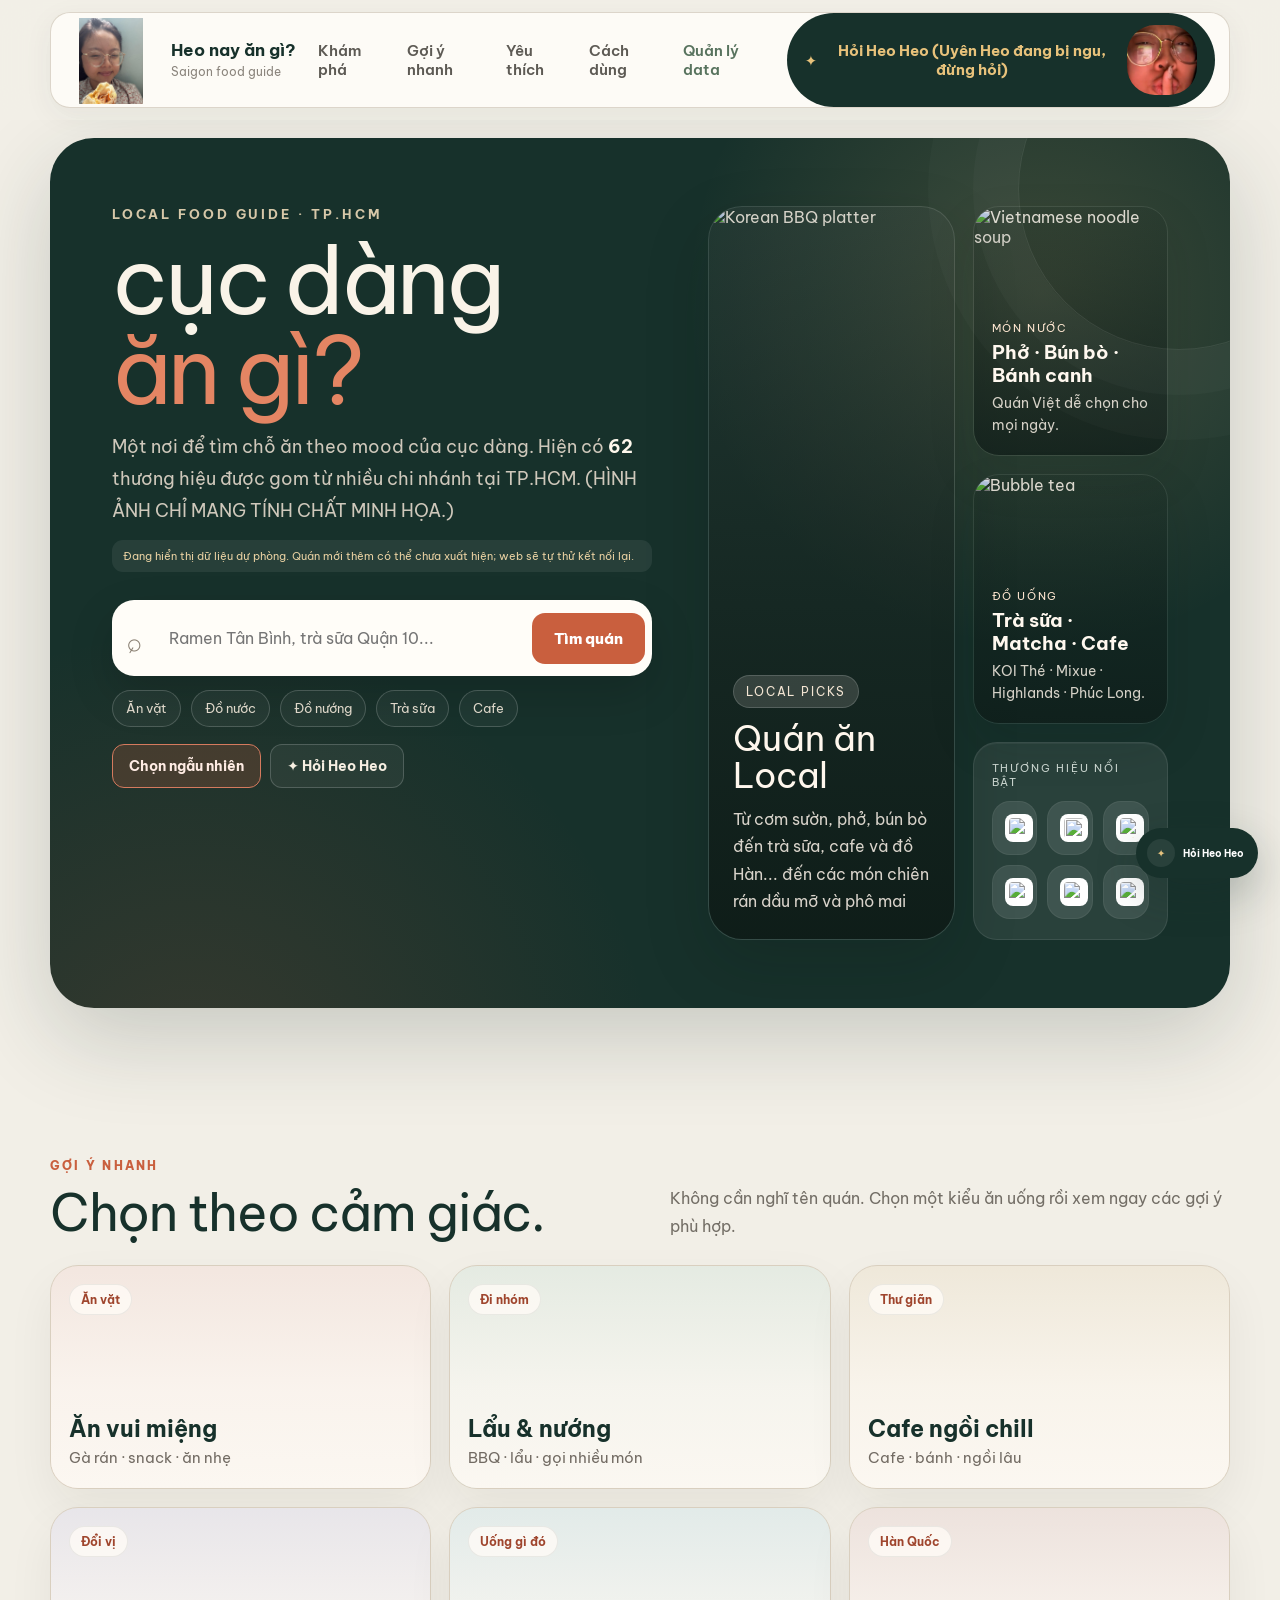
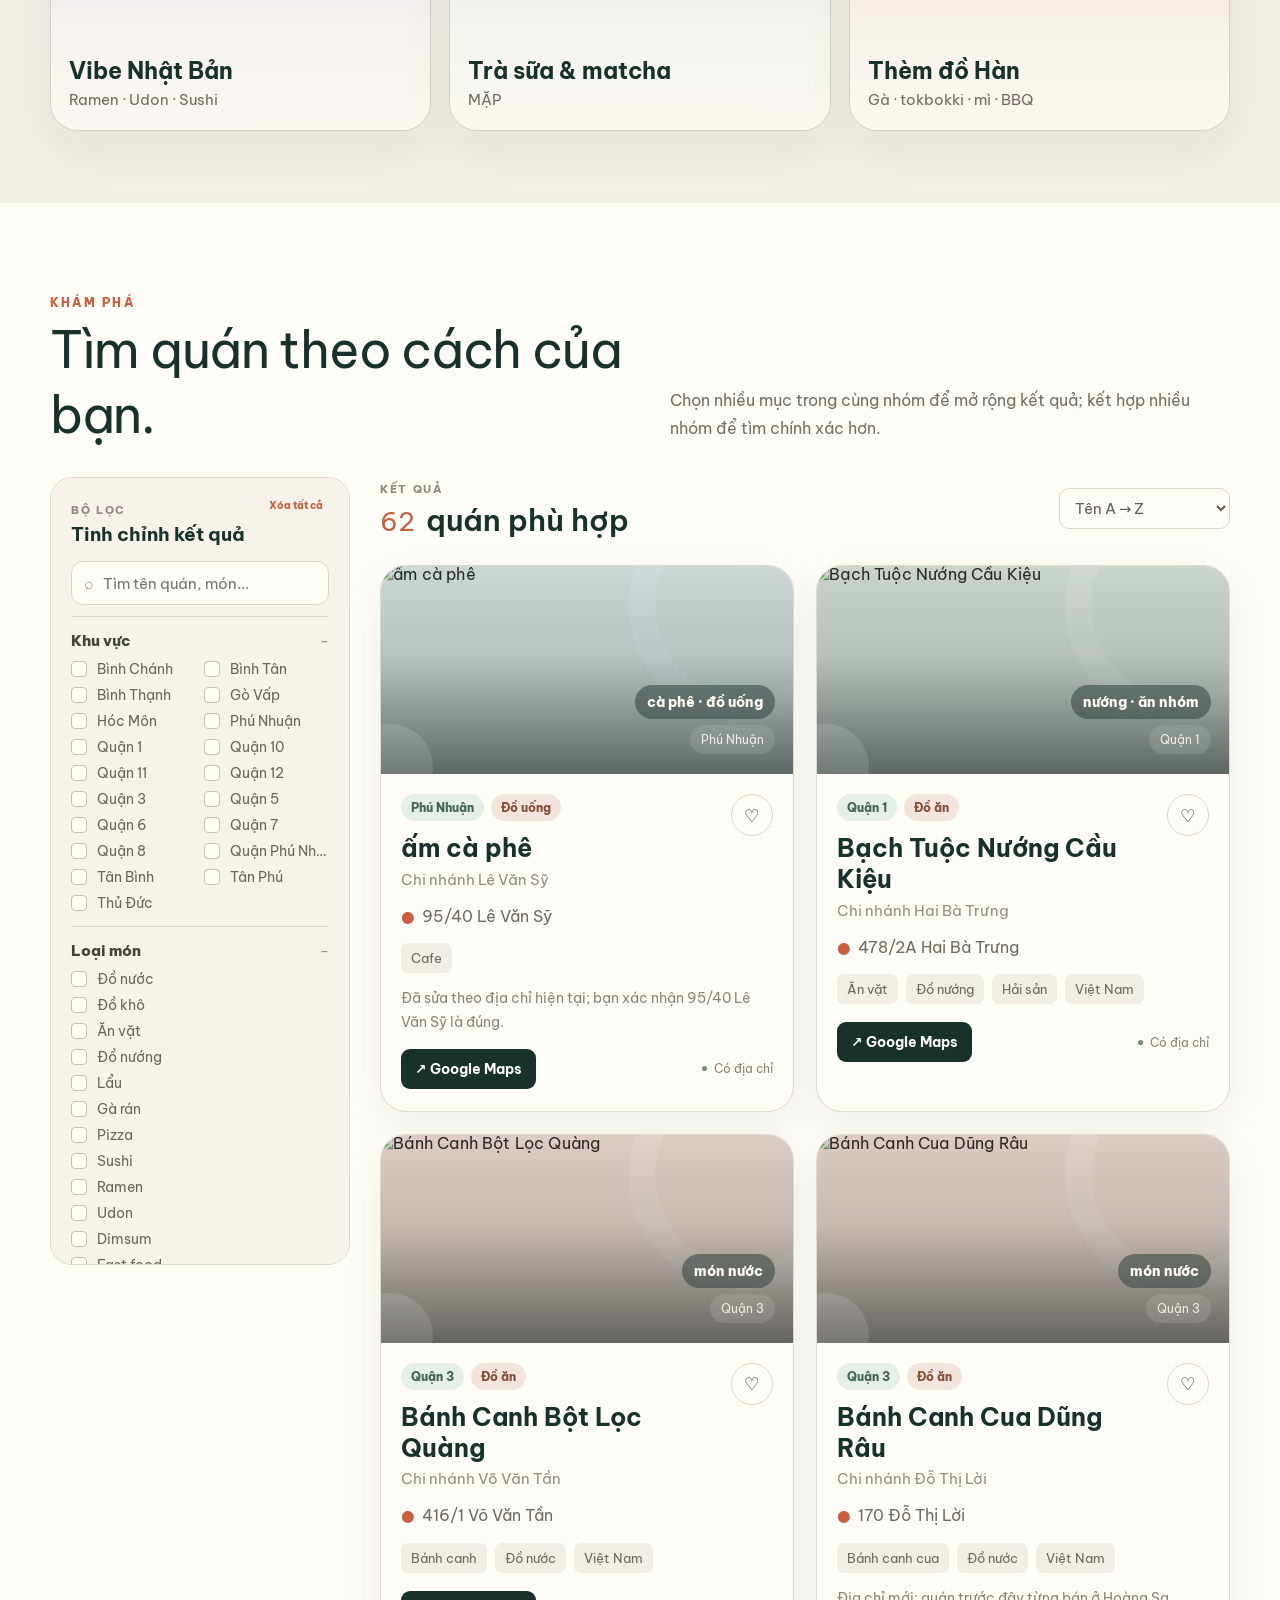
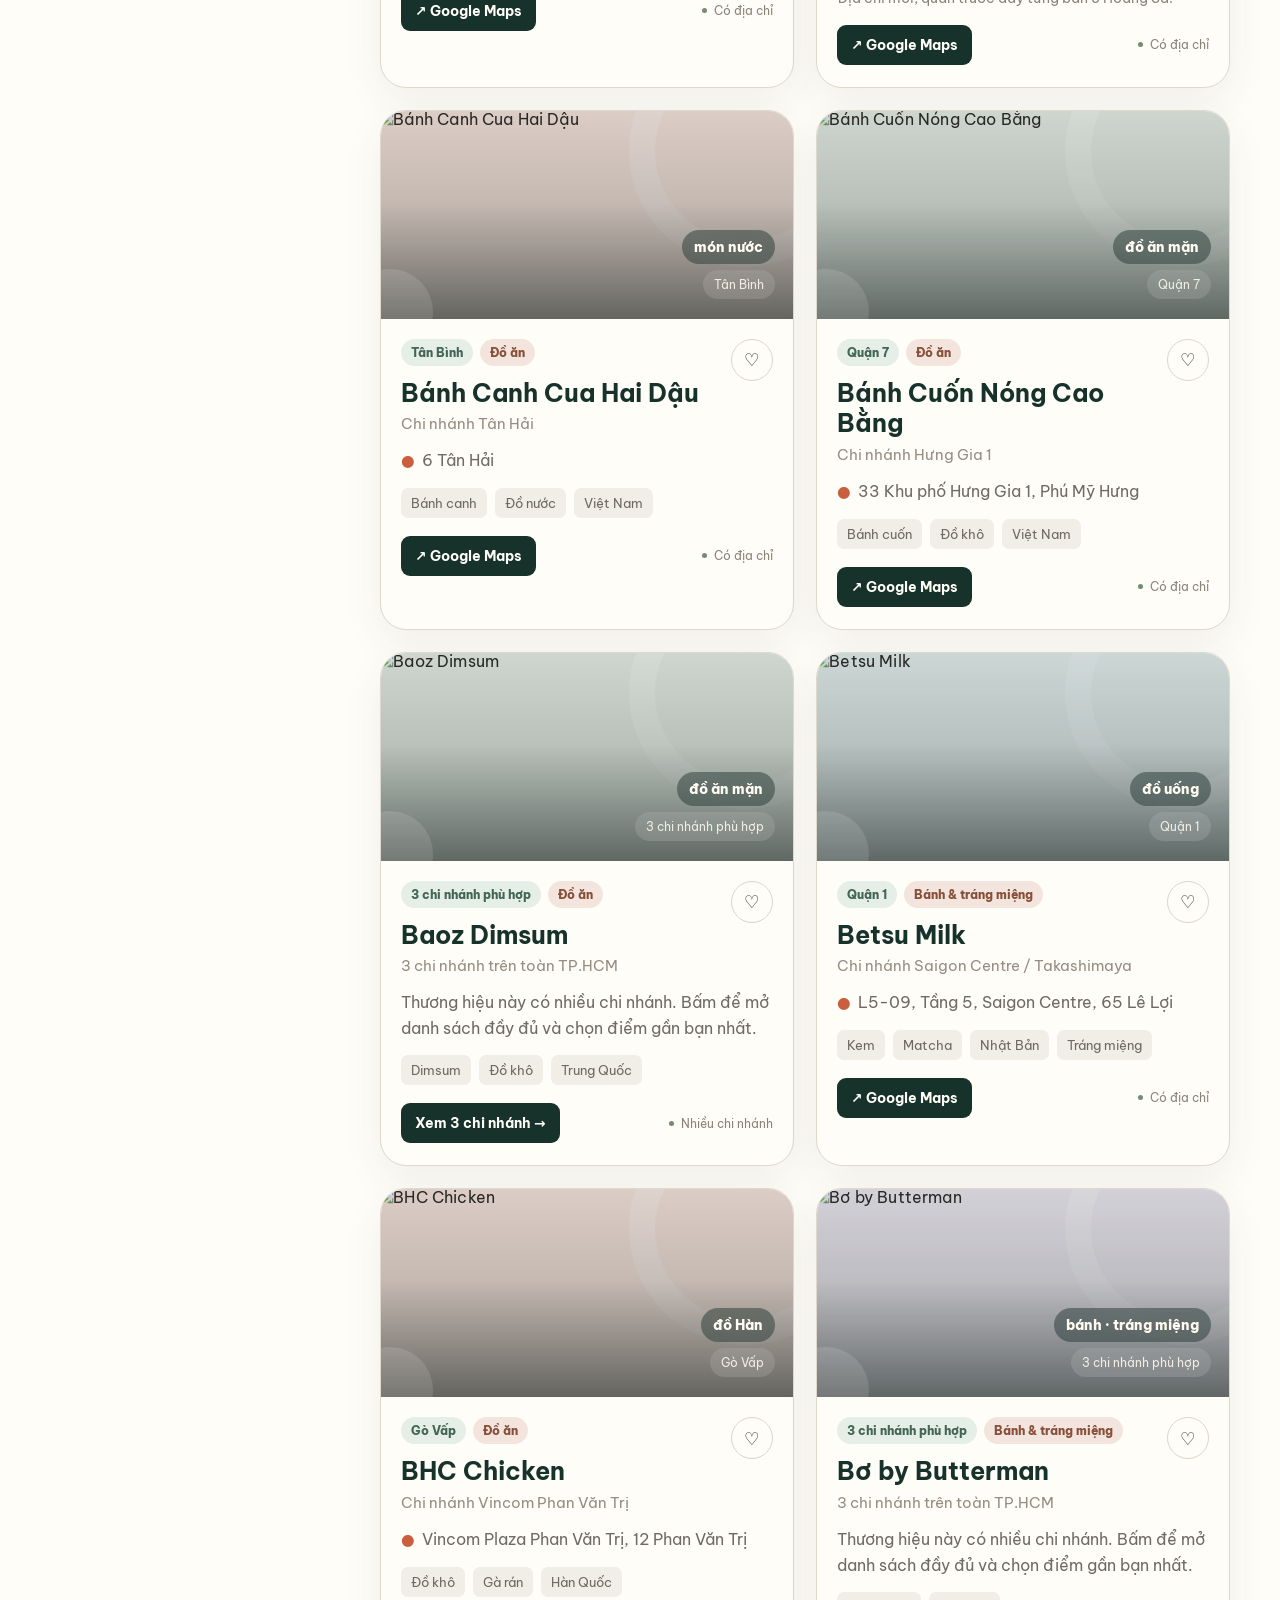
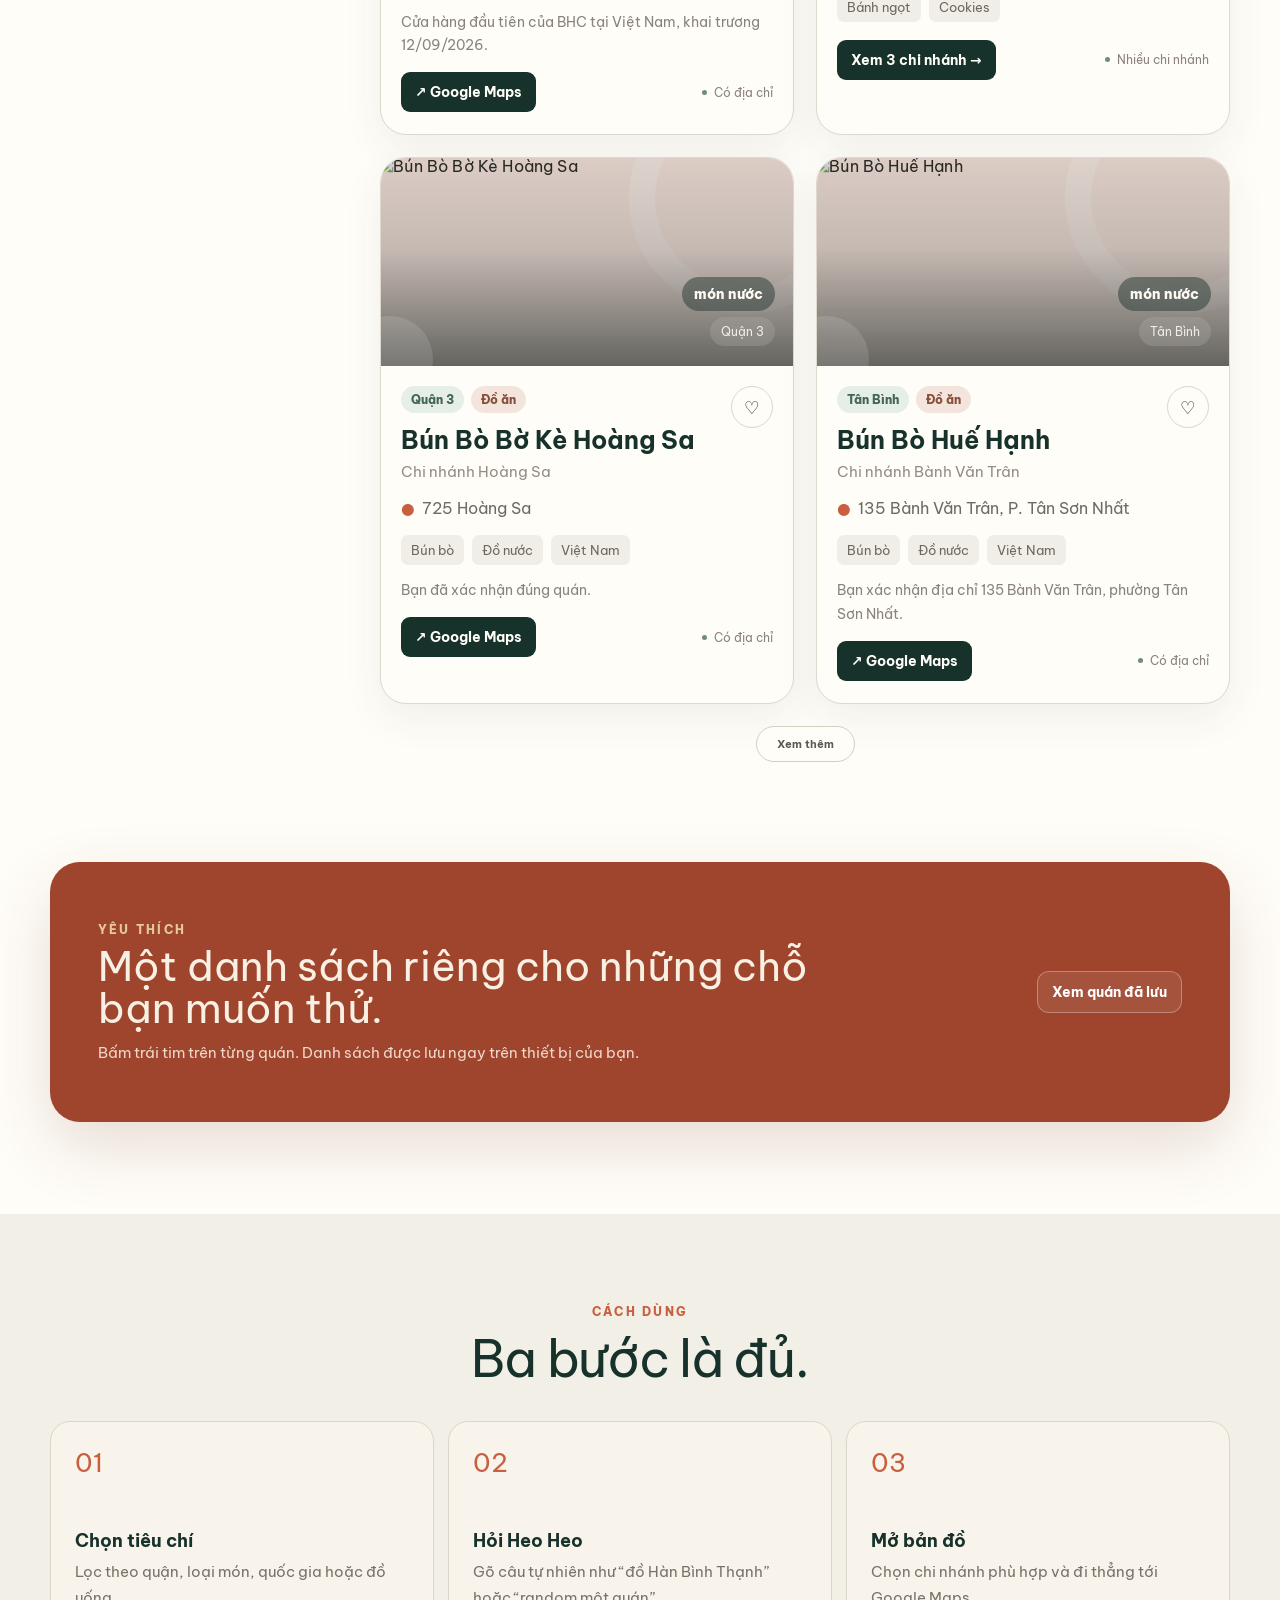
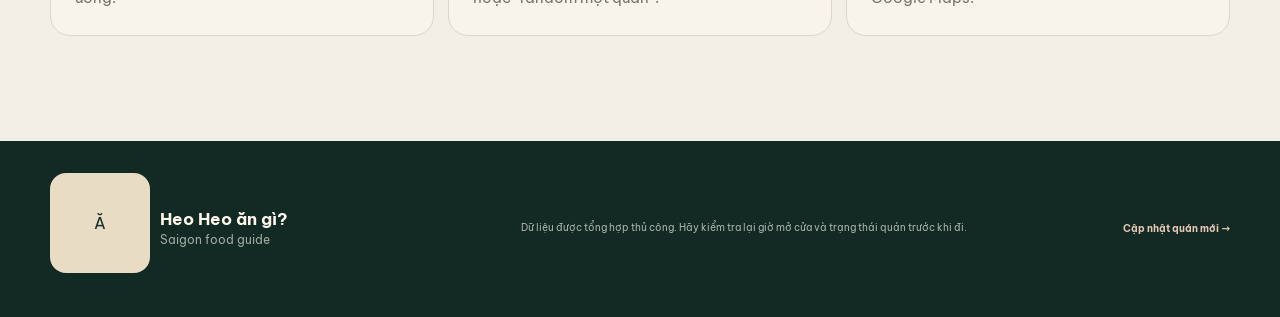
==== commit daf88ac3: "Update index.html" ====
--- a/index.html
+++ b/index.html
@@ -5,7 +5,7 @@
   <meta name="viewport" content="width=device-width, initial-scale=1.0" />
   <meta name="description" content="Tìm quán ăn, quán nước và nhà hàng ở TP.HCM theo quận, món ăn và phong cách ẩm thực." />
   <meta name="theme-color" content="#16362f" />
-  <title>Heo Heo ăn gì? — Food Finder Sài Gòn</title>
+  <title>Heo nay ăn gì? — Food Finder Sài Gòn</title>
   <link rel="preconnect" href="https://fonts.googleapis.com" />
   <link rel="preconnect" href="https://fonts.gstatic.com" crossorigin />
   <link href="https://fonts.googleapis.com/css2?family=Be+Vietnam+Pro:wght@400;500;600;700;800&family=DM+Serif+Display&display=swap" rel="stylesheet" />
@@ -15,12 +15,12 @@
 <body>
   <header class="site-header">
     <div class="container nav-wrap">
-      <a class="brand" href="#top" aria-label="Heo Heo ăn gì?">
+      <a class="brand" href="#top" aria-label="Heo nay ăn gì?">
         <span class="brand-mark">
-  <img src="./assets/logo.png" alt="Heo Heo ăn gì?">
+  <img src="./assets/logo.png" alt="Heo nay ăn gì?">
 </span>
         <span>
-          <strong>Heo Heo ăn gì?</strong>
+          <strong>Heo nay ăn gì?</strong>
           <small>Saigon food guide</small>
         </span>
       </a>
--- a/style.css
+++ b/style.css
@@ -1104,4 +1104,465 @@
   padding-top: 0;
   padding-bottom: 0;
   align-items: center;
+}
+/* =========================================
+   MOBILE LAYOUT FIX
+   Không ảnh hưởng desktop
+========================================= */
+@media (max-width: 600px) {
+
+  /* ===== GLOBAL ===== */
+  body {
+    overflow-x: hidden;
+  }
+
+  .container {
+    width: calc(100% - 24px);
+    max-width: none;
+  }
+
+
+  /* =========================================
+     HEADER
+  ========================================= */
+
+  .site-header {
+    padding: 8px 0;
+  }
+
+  .nav-wrap {
+    min-height: 74px !important;
+    height: 74px !important;
+
+    padding: 6px 10px !important;
+
+    display: flex;
+    align-items: center;
+    justify-content: space-between;
+
+    gap: 8px;
+
+    border-radius: 22px;
+  }
+
+  /* Logo + tên */
+  .brand {
+    min-width: 0;
+    flex: 1;
+
+    display: flex;
+    align-items: center;
+    gap: 10px;
+  }
+
+  .brand-mark {
+    width: 54px !important;
+    height: 54px !important;
+
+    flex: 0 0 54px !important;
+
+    transform: none !important;
+    border-radius: 14px;
+  }
+
+  .brand-mark img {
+    width: 100%;
+    height: 100%;
+    object-fit: cover;
+  }
+
+  .brand strong {
+    font-size: 1.05rem;
+    line-height: 1.15;
+    white-space: nowrap;
+  }
+
+  .brand small {
+    display: none;
+  }
+
+  /* Menu desktop không hiện trên phone */
+  .nav-links {
+    display: none !important;
+  }
+
+
+  /* =========================================
+     NÚT HỎI HEO HEO TRÊN HEADER
+  ========================================= */
+
+  .nav-chat-btn {
+    position: static !important;
+
+    width: 54px !important;
+    height: 54px !important;
+
+    min-width: 54px;
+    max-width: 54px;
+
+    padding: 0 !important;
+
+    border-radius: 50% !important;
+
+    display: flex;
+    align-items: center;
+    justify-content: center;
+
+    overflow: hidden;
+  }
+
+  /* Ẩn chữ dài trên mobile */
+  .nav-chat-btn > span:not(:first-child),
+  .nav-chat-text {
+    display: none !important;
+  }
+
+  /* Nếu đang có dấu ✦ thì ẩn luôn */
+  .nav-chat-btn > span:first-child {
+    display: none;
+  }
+
+  .nav-chat-image {
+    width: 100% !important;
+    height: 100% !important;
+
+    border-radius: 50%;
+    object-fit: cover;
+
+    margin: 0 !important;
+  }
+
+
+  /* =========================================
+     HERO
+  ========================================= */
+
+  .hero {
+    padding-top: 8px;
+  }
+
+  .hero-shell {
+    min-height: auto !important;
+
+    padding:
+      34px
+      20px
+      44px !important;
+
+    border-radius: 28px;
+  }
+
+  .hero-copy {
+    width: 100%;
+    max-width: none;
+
+    text-align: center;
+  }
+
+  .eyebrow {
+    font-size: 0.7rem;
+
+    letter-spacing: 0.14em;
+
+    line-height: 1.5;
+  }
+
+
+  /* =========================================
+     HERO TITLE
+  ========================================= */
+
+  .hero h1 {
+    font-size: clamp(
+      3.25rem,
+      16vw,
+      4.7rem
+    ) !important;
+
+    line-height: 0.9 !important;
+
+    margin:
+      20px
+      0
+      22px !important;
+
+    letter-spacing: -0.04em;
+  }
+
+  .hero-title-line {
+    display: block;
+  }
+
+  .hero-title-accent {
+    margin-top: 0.08em !important;
+  }
+
+
+  /* =========================================
+     MÔ TẢ
+  ========================================= */
+
+  .hero-lead {
+    max-width: 100%;
+
+    margin:
+      0
+      auto;
+
+    font-size: 0.94rem !important;
+
+    line-height: 1.75 !important;
+
+    text-align: center;
+  }
+
+  .hero-lead strong {
+    font-size: 1rem;
+  }
+
+
+  /* =========================================
+     SEARCH
+  ========================================= */
+
+  .hero-search-wrap {
+    margin-top: 26px;
+  }
+
+  .hero-search {
+    height: auto !important;
+
+    padding: 10px !important;
+
+    display: grid !important;
+
+    grid-template-columns:
+      32px
+      1fr !important;
+
+    align-items: center;
+
+    border-radius: 20px;
+  }
+
+  .search-symbol {
+    font-size: 1.25rem;
+  }
+
+  .hero-search input {
+    min-width: 0;
+
+    padding:
+      13px
+      4px !important;
+
+    font-size: 0.92rem !important;
+  }
+
+  .hero-search button {
+    grid-column:
+      1 / -1;
+
+    width: 100%;
+
+    margin-top: 7px;
+
+    padding:
+      14px
+      16px !important;
+
+    border-radius: 15px;
+
+    font-size: 0.94rem;
+  }
+
+
+  /* =========================================
+     QUICK FILTER BUTTONS
+  ========================================= */
+
+  .quick-searches {
+    margin-top: 14px;
+
+    display: flex;
+    flex-wrap: wrap;
+
+    justify-content: center;
+
+    gap: 8px;
+  }
+
+  .quick-searches button {
+    padding:
+      8px
+      13px;
+
+    font-size: 0.78rem;
+
+    white-space: nowrap;
+  }
+
+
+  /* =========================================
+     RANDOM + HỎI HEO HEO
+  ========================================= */
+
+  .hero-actions {
+    margin-top: 24px;
+
+    display: grid !important;
+
+    grid-template-columns:
+      1fr !important;
+
+    gap: 10px;
+  }
+
+  .primary-action,
+  .secondary-action {
+    width: 100%;
+
+    min-height: 52px;
+
+    padding:
+      13px
+      16px !important;
+
+    font-size: 0.92rem;
+  }
+
+
+  /* =========================================
+     ẨN HERO IMAGE DESKTOP
+  ========================================= */
+
+  .hero-showcase {
+    display: none !important;
+  }
+
+
+  /* =========================================
+     FLOATING CHAT BUTTON
+  ========================================= */
+
+  .chat-fab {
+    width: 52px !important;
+    height: 52px !important;
+
+    right: 14px !important;
+
+    /*
+      Đẩy cao lên để tránh thanh địa chỉ
+      Safari/Chrome mobile
+    */
+    bottom:
+      calc(
+        88px +
+        env(safe-area-inset-bottom)
+      ) !important;
+
+    padding: 0 !important;
+
+    border-radius: 50% !important;
+
+    display: grid;
+    place-items: center;
+
+    z-index: 80;
+  }
+
+  .chat-fab b {
+    display: none !important;
+  }
+
+  .chat-fab span {
+    margin: 0 !important;
+  }
+
+
+  /* =========================================
+     CHAT WINDOW
+  ========================================= */
+
+  .chat-widget {
+    left: 10px !important;
+    right: 10px !important;
+
+    bottom:
+      calc(
+        82px +
+        env(safe-area-inset-bottom)
+      ) !important;
+
+    width: auto !important;
+
+    max-width: none !important;
+
+    height: min(
+      650px,
+      72vh
+    ) !important;
+
+    border-radius: 24px;
+  }
+
+
+  /* =========================================
+     DISCOVER SECTION
+  ========================================= */
+
+  .discover-section {
+    padding-top: 54px;
+  }
+
+  .section-heading {
+    display: block;
+  }
+
+  .section-heading h2 {
+    font-size: 2.2rem;
+    line-height: 1.08;
+  }
+
+  .section-heading > p {
+    margin-top: 12px;
+
+    font-size: 0.9rem;
+
+    line-height: 1.65;
+  }
+
+
+  /* =========================================
+     RESTAURANT CARDS
+  ========================================= */
+
+  .restaurant-grid {
+    grid-template-columns:
+      1fr !important;
+
+    gap: 18px;
+  }
+
+  .restaurant-card {
+    border-radius: 24px;
+  }
+
+  .card-visual {
+    min-height: 190px !important;
+  }
+
+  .restaurant-card h4 {
+    font-size: 1.25rem !important;
+  }
+
+
+  /* =========================================
+     FOOTER
+  ========================================= */
+
+  .footer-grid {
+    display: block;
+  }
+
 }
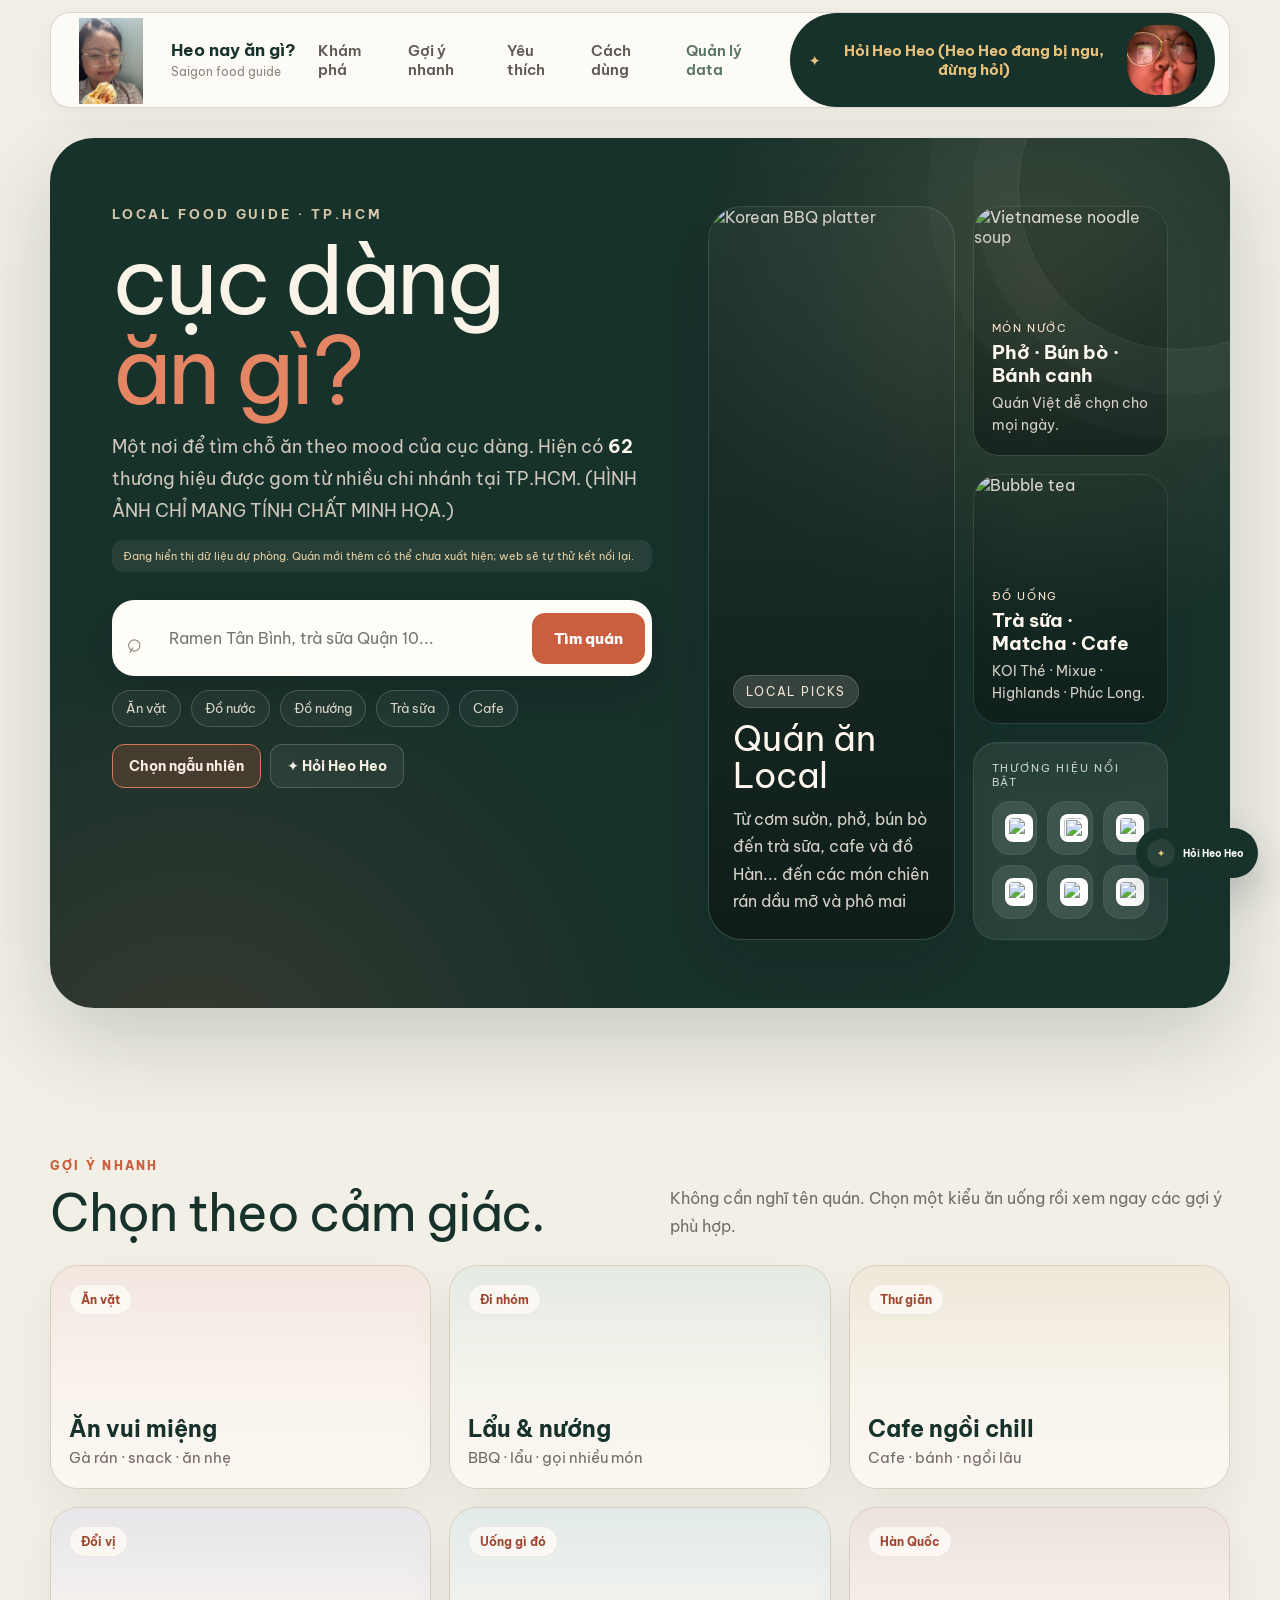
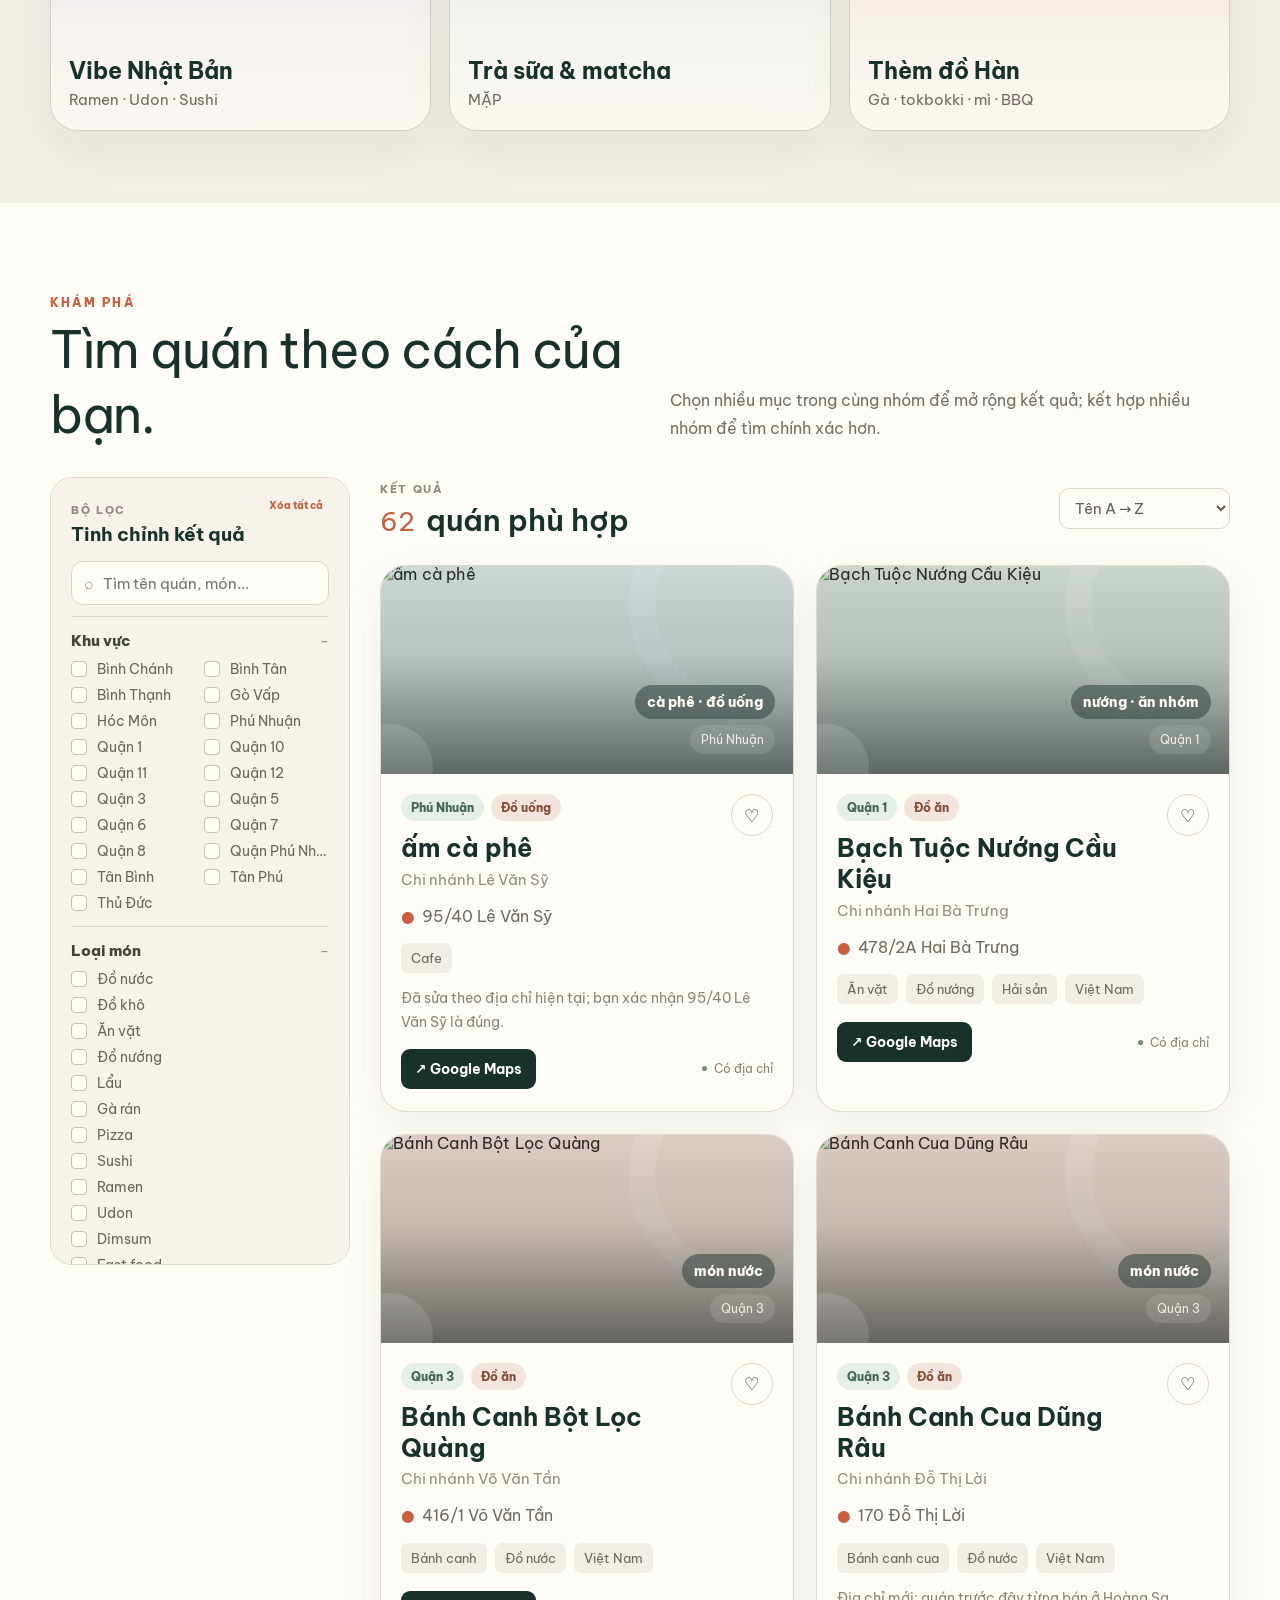
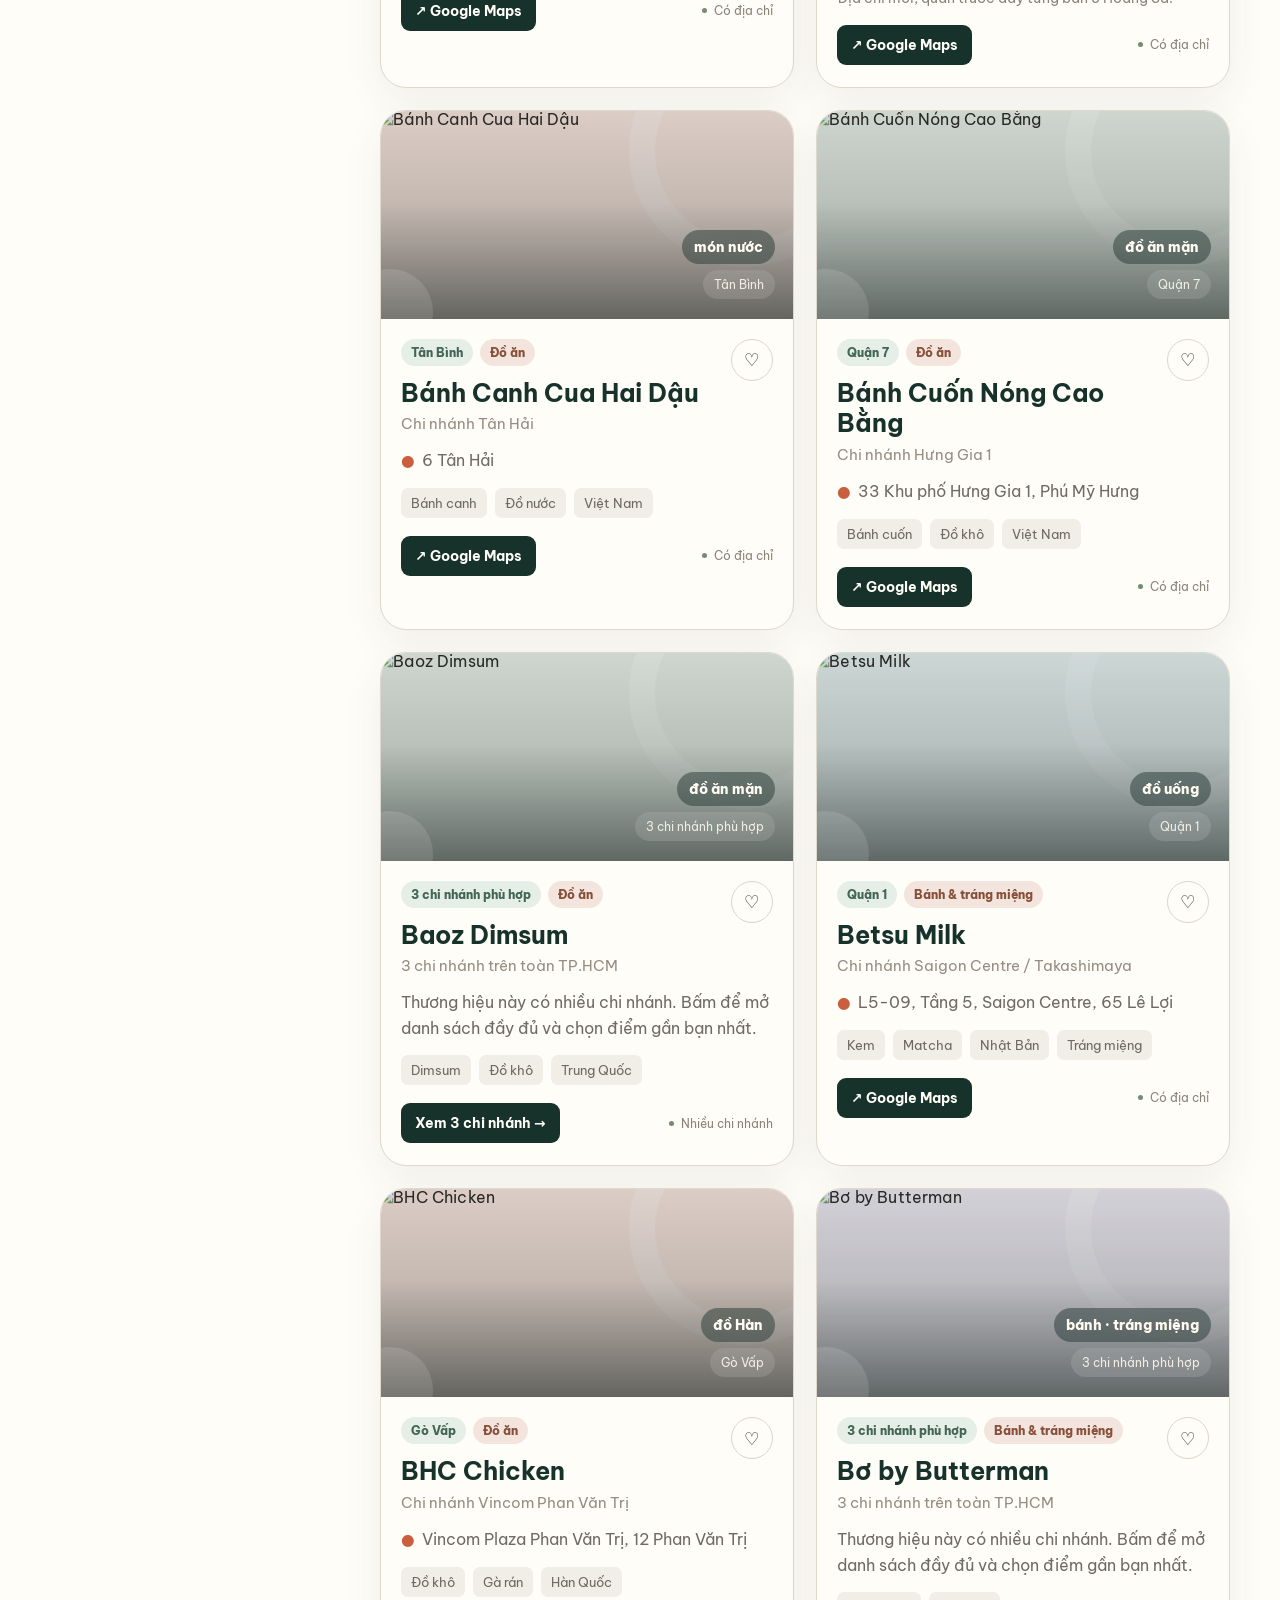
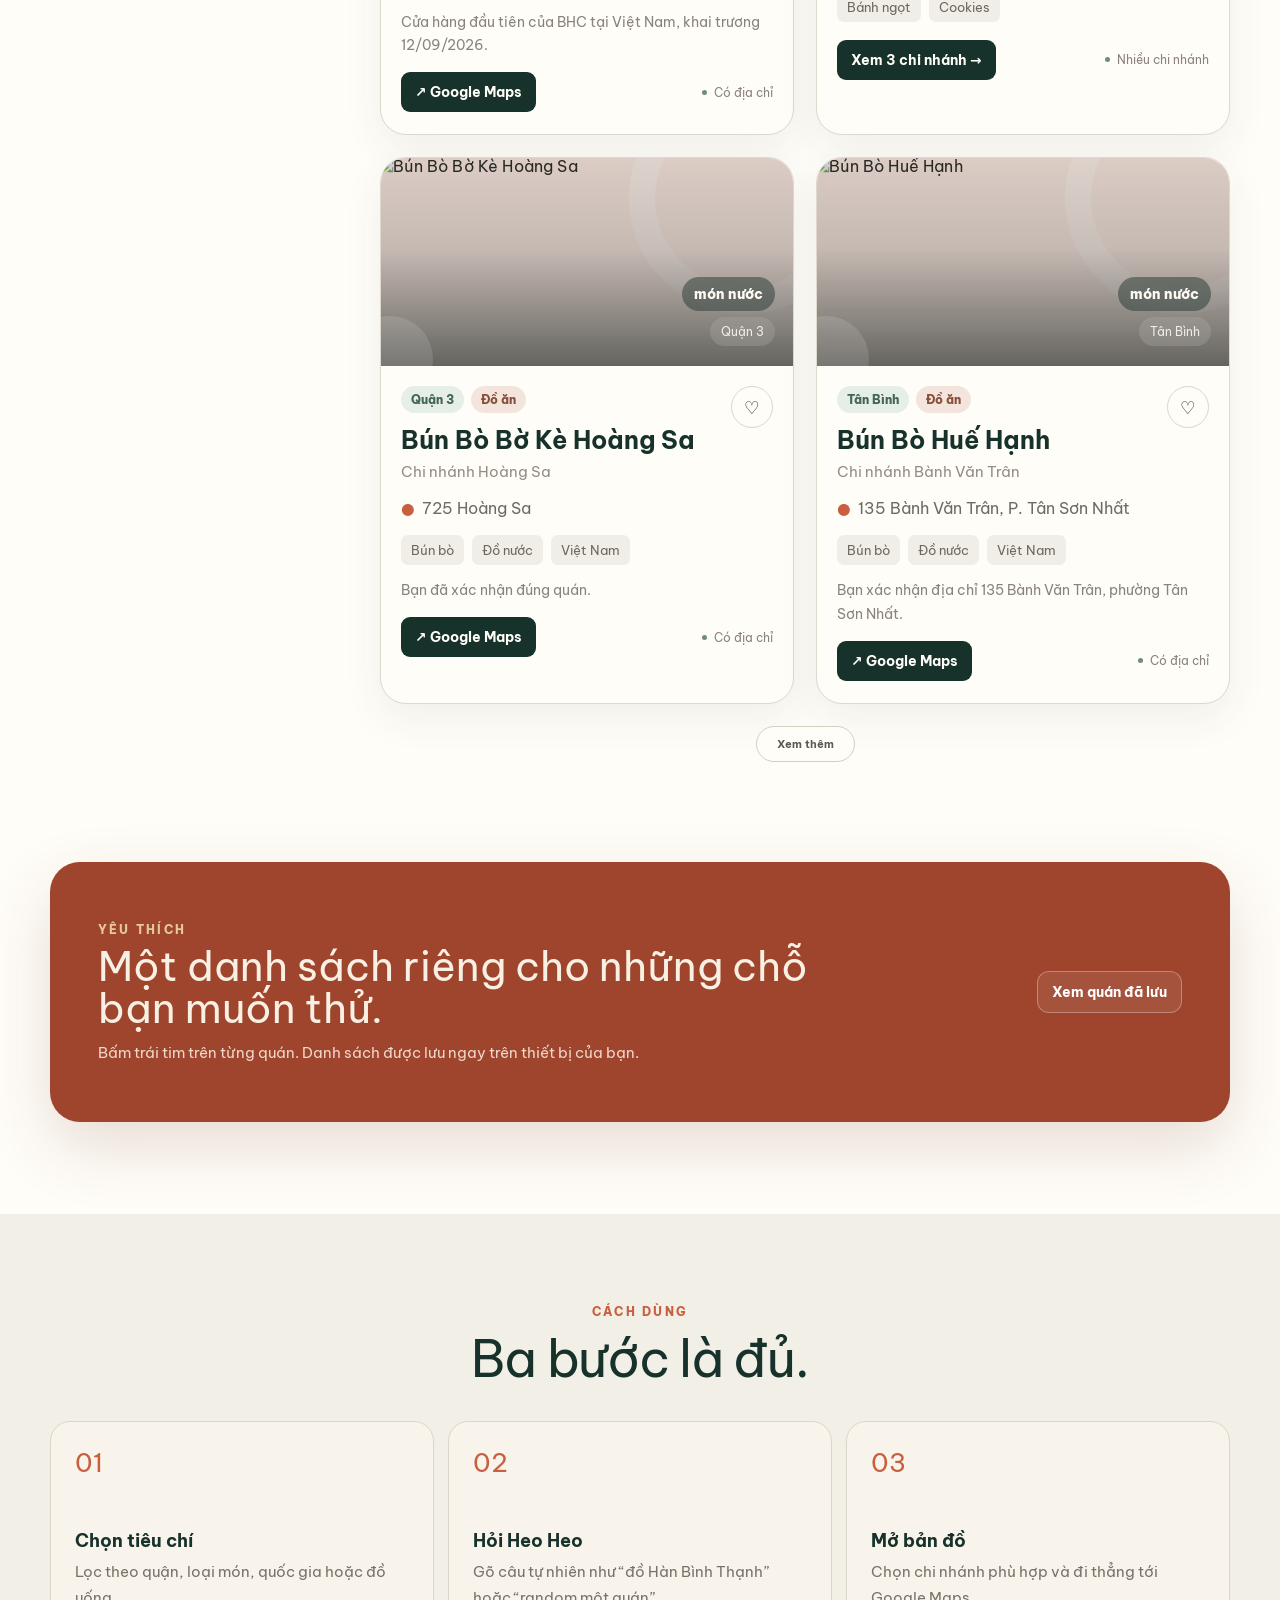
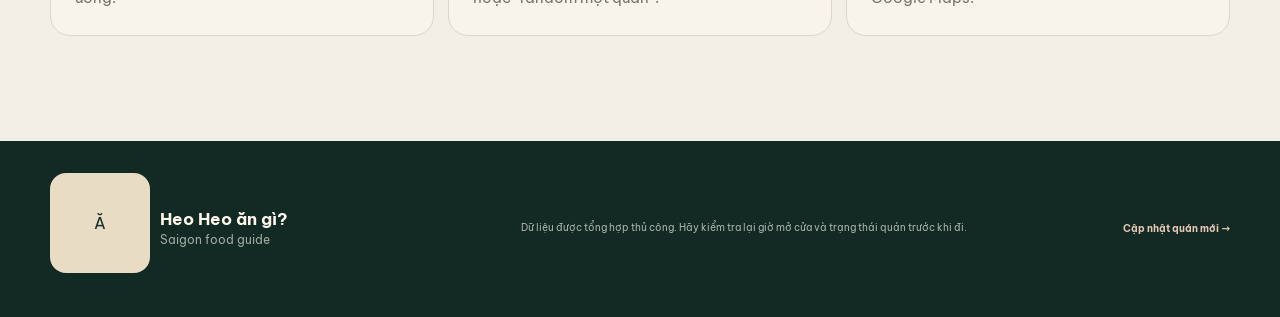
==== commit 71d82454: "Update index.html" ====
--- a/index.html
+++ b/index.html
@@ -37,7 +37,7 @@
   <span>✦</span>
 
   <span class="nav-chat-text">
-    Hỏi Heo Heo (Uyên Heo đang bị ngu, đừng hỏi)
+    Hỏi Heo Heo (Heo Heo đang bị ngu, đừng hỏi)
   </span>
 
   <img
